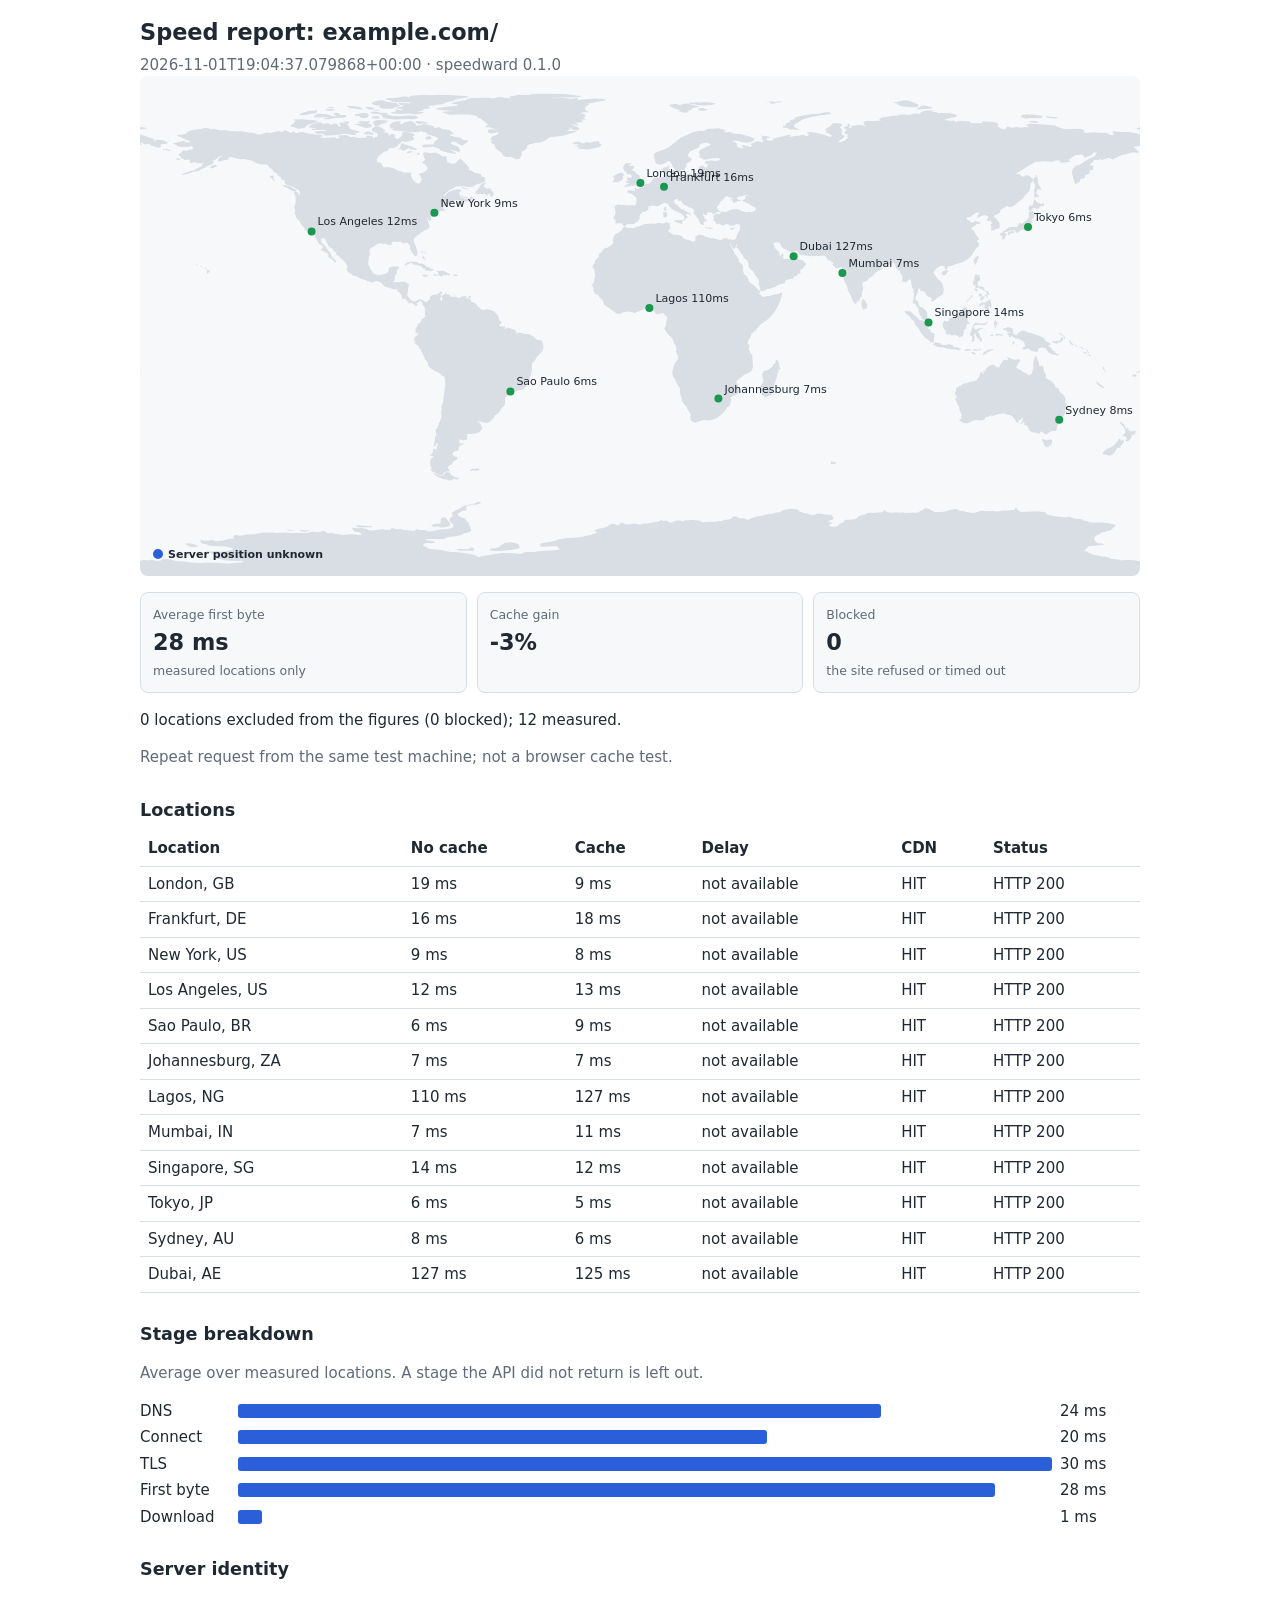
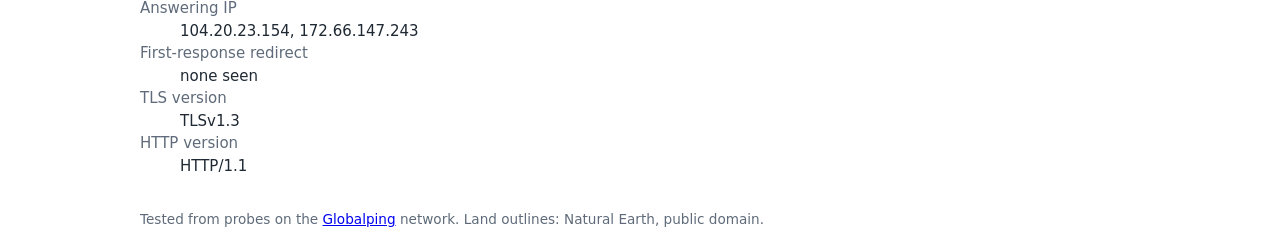
==== docs/demo-report.html @ f30611c5 "docs: demo walkthrough from a real example.com run Co-Authored-By: Claude Sonnet 5.5 <noreply@anthro" ====
<!doctype html>
<html lang="en">
<head>
<meta charset="utf-8">
<meta name="viewport" content="width=device-width, initial-scale=1">
<title>Speed report: example.com/</title>
<style>
:root{--bg:#fff;--ink:#1f2933;--mute:#5f6b7a;--line:#d8dee6;--card:#f6f8fa;--bar:#2b5fd9;--warn:#b45309}
@media (prefers-color-scheme:dark){:root{--bg:#0d1117;--ink:#e6e9ee;--mute:#9aa4b2;--line:#2b3340;--card:#161b22;--bar:#7aa2ff;--warn:#f0b429}}
body{margin:0;background:var(--bg);color:var(--ink);font:15px/1.5 system-ui,sans-serif}
main{max-width:1000px;margin:0 auto;padding:16px}
h1{font-size:1.4rem;margin:0 0 4px}h2{font-size:1.1rem;margin:28px 0 8px}
.mute{color:var(--mute)}.map svg{width:100%;height:auto;display:block;border-radius:8px}
.tiles{display:grid;grid-template-columns:repeat(auto-fit,minmax(170px,1fr));gap:10px;margin:16px 0}
.tile{background:var(--card);border:1px solid var(--line);border-radius:8px;padding:10px 12px}
.tile b{display:block;font-size:1.4rem}.tile small{color:var(--mute)}
table{border-collapse:collapse;width:100%}th,td{text-align:left;padding:6px 8px;border-bottom:1px solid var(--line)}
tr.excluded{opacity:.6;font-style:italic}.scroll{overflow-x:auto}
.bar{background:var(--bar);height:14px;border-radius:3px}.stage{display:grid;grid-template-columns:90px 1fr 80px;gap:8px;align-items:center;margin:4px 0}
.flag{color:var(--warn);font-weight:600}
footer{margin-top:32px;color:var(--mute);font-size:.85rem}
</style>
</head>
<body>
<main>
<header>
<h1>Speed report: example.com/</h1>
<div class="mute">2026-11-01T19:04:37.079868+00:00 &middot; speedward 0.1.0</div>
</header>

<section class="map" aria-label="Map"><svg class="sw-map" viewBox="0 0 1000 500" role="img" aria-label="World map of response times from each test location"><style>.sw-map{--land:#d9dee5;--fast:#1a9850;--mid:#e0a100;--slow:#d73027;--off:#8a8f98;--ink:#1f2933;--bg:#f6f8fa;--pin:#2b5fd9}@media (prefers-color-scheme:dark){.sw-map{--land:#2e3640;--fast:#4cc38a;--mid:#f0b429;--slow:#ff6b61;--off:#7b838d;--ink:#e6e9ee;--bg:#161b22;--pin:#7aa2ff}}.sw-map text{fill:var(--ink);font-family:system-ui,sans-serif}</style><rect width="1000" height="500" fill="var(--bg)"/><g fill="var(--land)"><path d="M334.5,472.3L333.7,473.7L332.9,475L327.1,474.6L320.9,474.8L317.4,473.9L317.4,473.7L315.9,472.9L322.1,473L328.1,473.3L330.2,472.2L331.6,471.2L334.5,472.3Z"/><path d="M57.8,470.8L52.4,471.2L48.8,470.2L47.1,469.2L47,469.1L45.2,468.3L46.9,467.3L52.1,467.7L54.9,468.6L57,469.6L57.8,470.8Z"/><path d="M374.6,466.8L378,468L379.2,469.7L379.5,470.9L379.6,472.3L375.3,473.2L370.8,473.9L365.6,474.5L359.8,475.1L353.2,474.9L349.5,474L350,472.8L356,472.1L358.4,471.2L360.1,470L361.3,468.9L363,467.9L364.8,466.8L366.2,466.8L370.4,466.2L374.6,466.8Z"/><path d="M163.3,454.2L166.9,454.6L170.2,454.1L168.6,455.1L166,455.8L162.2,455.6L159.4,454.6L160,453.7L163.3,454.2Z"/><path d="M151.2,454.1L155.5,455.2L153.8,455.1L150.2,454.8L146.4,454.1L148.4,453.5L151.2,454.1Z"/><path d="M225.1,449.8L228.1,450.2L231.1,449.9L232.8,451.4L230.6,451.2L227.2,451.3L223.8,451.2L220,451.4L217.2,450.8L215.7,449.7L217.5,449.2L221,449.6L225.1,449.8Z"/><path d="M309.9,447.1L310.2,448.4L309.7,449.4L308.9,450.5L305.7,450.9L302.6,451.4L298.9,451.3L300.3,450.3L297,450.6L293.9,451L291.8,450.2L291.6,449.1L294.7,448L296.6,447.6L299.8,447.8L300.6,446.3L300.8,445.3L300.7,443.1L302.3,441.8L304.9,441.3L306.3,442.4L307,443.4L308.2,444.7L309.1,445.8L309.9,447.1Z"/><path d="M337.2,428.2L336,428.8L333.9,428.4L331.6,428.6L329.7,429.3L327.7,430L326.4,430.8L326,431.9L326.1,432.9L327.4,433.9L325.5,434.5L322.9,434.7L321.4,435.7L319.8,436.5L318,437.7L317.6,438.8L318.6,439.9L320,440.8L322.3,441.4L324.5,442.3L325.6,443.4L326.2,444.4L327,445.5L328.3,446.4L329.1,447.5L329.5,450L330.3,451.1L330.5,452.2L331.4,453.2L331,454.7L329.5,455.9L327.9,456.8L324.2,457.2L322.9,458.1L321.2,459.1L317.1,460.1L313.4,460.5L309.9,461.1L306.1,461.7L303.9,462.9L299.4,463L294.5,462.9L290.1,463.1L285.4,463.1L286.3,464.2L290.6,464.7L293.7,465.4L295.4,466.4L292.3,467.3L287.5,467L283.5,467.7L283.4,468.9L283.3,469.9L286.5,470.9L287.1,471.9L290.7,472.9L296.5,473.4L301.5,474.1L305.5,475L310.6,475.9L317.5,476.3L324.3,477.1L329,477.9L334.2,478.8L336.9,480.1L338.3,481.2L341.6,480.2L346.2,479.4L351.1,478.5L356.8,477.8L361.8,477L368.7,477L375.5,477.4L381.1,478L382.9,476.8L386.7,476L393.8,475.9L399.3,475.3L404.5,474.7L410.2,474.4L416.4,473.9L420.7,473.2L418.7,472.2L417.5,471.2L417.5,470.2L412.2,470.3L406.4,470.7L401,470.7L400.2,469.7L400.6,467.6L401.9,467L405.8,466.4L410.5,465.7L413.9,464.9L417.3,464.1L419.8,463L423.6,462.5L427.3,462.1L429.2,461.9L433.5,461.8L437.6,461.4L441,460.9L444.4,460.2L447.5,459.6L451.3,458.7L453.8,457.8L456.4,456.9L457.2,455.9L454.3,455.2L455.2,454.1L457.1,453.2L460,452.6L463,452L465.9,451.1L468,450L469.4,448.7L471.4,448L474.7,448.1L476.1,449L479.4,449.2L479.5,448.1L480.9,447L483.9,447.3L484.6,448.3L487.9,448.5L491.5,448L495,447.7L498.2,447.9L499.4,449L502.4,448.1L505.2,447.6L508.4,447.2L511.5,446.8L514.3,446.2L517.4,445.7L519.8,445.1L521.5,444.1L523.6,444.9L526.5,444.5L528.5,445.8L530,446.8L533.2,446.2L534.5,445.1L537.3,444.4L540.9,444.5L542,445.6L544.3,444.5L547.3,444.2L550.6,444.1L553.5,444.1L556.6,444.5L559.6,444.6L560.9,445.6L562.7,446.4L565.7,445.9L569,445.8L572.2,445.8L575.3,445.7L578,445.3L581,445L583.4,444.3L586,443.8L588.9,443.5L591,442.7L592.5,441.2L594.1,440.3L597,440.7L598.1,441.7L600.5,442.4L603.3,442.1L605.3,443.1L607.4,443.8L610.2,443.2L611.2,442L613.7,441.5L616.6,440.6L619.3,440.2L622.5,439.6L624.7,439L627,438.4L629.2,437.8L631.8,438.1L634.3,437.1L636.1,436.4L638.7,436.4L641,435.8L641.5,434.8L643.9,434L646.2,433.5L648.9,433L651.5,432.8L653.9,433L656.5,433.3L658.8,434L659,435.2L661.5,436.1L663.2,436.9L666.5,437.2L668.3,438L670.6,438.8L673.3,438.9L675.5,438.4L677.9,437.2L680.5,437.8L683.3,438.2L685.9,438.5L688.6,438.7L691.4,438.7L693.6,441.6L693.5,442.3L693.2,443.6L690.5,444.3L688.4,445.3L688.7,446.4L691.9,446.3L691.5,447.4L690.1,448.4L688.7,449.6L690.9,450.5L694.1,450.7L697.3,450.2L698.8,449.2L699.7,448.1L701.3,447.3L703,446.4L703.7,445.5L705.2,444.1L706.9,443.8L710.1,443.7L712.9,443.4L715.7,443L717,441.9L717.9,440.8L719.8,439.8L722.5,439.1L724.8,438.5L726.3,437.6L727.9,437.1L729.9,436.7L732.7,437L735.2,436.7L737.9,436.4L741,436.5L743,435.8L744.4,433.9L745.4,434.7L746.7,436L749.1,436.5L751.8,436.7L754.4,436.4L757.2,436.6L759.9,436.7L761.6,436.4L763.9,436.6L766.1,437.2L768.6,436.8L771.6,436.8L774.1,436.4L777,436.8L778.8,435.9L780.3,435L782.2,434.2L785.6,432.1L787.4,432.5L789.6,433.3L791.4,434.2L794.9,435.9L797.7,436L800.2,436L803.2,435.7L806.2,435.3L808.5,434.5L810.4,433.7L813.5,433.6L815.6,433L817.7,433.5L819.2,434.4L821.1,435.3L824.2,435.2L826.1,435.9L829.4,436.6L832.9,436.9L835.8,436.6L837.9,435.8L839.8,434.9L842.3,434.7L844.8,435.1L847.7,435.3L850.3,434.9L852.8,434.9L855.2,435.2L857.8,435.4L860.3,435L863.3,434.5L866.1,434.4L869.3,434.4L871.8,434.1L874.3,433.9L875.1,432.6L875.2,431.4L876.9,432.2L877.4,433.4L878.4,434.6L879.5,435.5L881.8,436L885,435.8L888.6,435.8L891.1,435.6L894.8,435.6L897.4,435.5L901,435.7L904.1,435.9L906.1,436.7L905.6,437.8L907.4,438.6L910.3,439.3L913.4,440L917,440.4L920.8,440.9L923.6,441.3L926.8,441.4L928.6,440.4L931,441.2L933.1,442.1L935.6,442.7L939,443L942.2,443.3L943.5,444.4L946.7,445.1L948.8,446.1L951.9,446.5L955.1,446.4L958.1,446.6L961.4,446.5L964.7,446.8L967.8,447.1L970.7,447.8L973.6,448.3L975.6,449.2L975.2,450.2L973.8,451.2L972.5,452.5L971.5,453.5L970.2,454.6L966.6,455L965,456L961.4,456.6L960.1,457.7L958.2,458.7L956.2,459.6L955.1,460.8L954.4,461.8L954.1,463L954.1,464.1L955.7,465.2L956.3,466.2L957.6,467.2L962.8,467.6L963.9,468.8L958.9,469.2L954.6,469.8L949.4,469.9L947,471.5L946.5,472.8L945.3,473.8L943.9,474.8L947.6,475.8L949,476.9L951.4,478L954.7,478.9L958.6,479.7L962.8,480.6L969.2,481.5L970.6,482.8L978.6,483.4L979.1,483.7L981.2,484.5L988.8,483.8L995.2,484.6L1000,485.3L1000,500L0,500L0,485.3L0.2,485.3L2.6,483.7L7.6,484.6L7.9,484.5L8.7,484.3L9.7,484L10.5,483.7L10.9,483.6L11.3,483.6L11.6,483.7L15.6,484.8L19.1,483.7L19.8,483.5L27.9,483L30.6,483.7L31.9,484L36,484.9L43.9,485.6L50.2,486.5L60.9,487.1L68.9,486.4L80.7,486.9L87.4,487.8L94.8,487L102.5,486.2L103.1,484.9L92.1,484.8L83.2,484.2L80.8,483.1L73.4,482.5L73.9,481.2L74.9,480.1L75.9,479L75.4,477.9L70.8,477.1L68.6,476.2L64.3,475.3L71.1,475.4L77.5,475L81.5,475.9L86.5,475.1L91.1,474.1L93.3,473.2L92.3,472L88.7,471.3L84.6,470.4L78.9,470.3L73.9,469.9L68.5,469.6L66.7,468.6L63.1,467.7L61,466.7L60.1,463.6L61.5,463.9L64,464.7L68.5,464.5L72.9,464.1L75.2,465.3L79.6,465L83.3,464.4L86.8,463.6L90,462.7L94.2,462.4L94,461.4L93.1,460.4L93.9,459.4L97.5,458.9L99.1,459.8L103.3,459.3L106.6,458.6L110.5,458.5L114.3,458.2L118,457.6L121,457L124.4,456.4L126.6,456.6L128.5,456.8L132.6,456.4L136.3,456.9L140.1,456.8L143.8,456.5L147.5,456.7L151.7,457L155.5,456.9L159.5,456.9L163.7,457L167.5,456.9L170.3,456.1L173.7,455.6L177.2,456.2L180.5,455.7L183.5,454.8L185.3,455.6L186.3,456.6L188.1,457.5L190.9,456.7L194.3,457.8L198,458.1L201.2,458.8L205.1,458.7L208.7,458.2L212.9,458.3L216.6,458.7L220.4,459.2L221.9,458L220.1,457L218.7,456.1L215.2,455.9L213.6,454.8L213,453.8L212,451.7L214.1,452.1L217.8,452.3L221.4,452.1L224.6,452.5L227.4,453.3L228.6,454.3L232.4,454.5L236,454.1L239.8,453.6L243.2,453.2L246.1,453.9L249.8,453.7L252.1,451.6L254.4,452.8L257.6,453.3L261.1,453L263.4,454.1L267,454.2L270.4,454.5L273.7,455.1L275.9,454.1L277,453.1L279.7,454.2L283.5,453.9L286.4,454.5L288.3,455.5L292,455.2L294.9,454.6L297.7,453.9L301.1,453.5L305,453.2L308.5,452.8L311.2,452.2L312.9,451.3L313.5,450.1L313.2,449L312.3,447.9L311.3,446.8L310.5,445.7L309.8,444.7L309.6,443.7L309.9,442.6L311.2,441.5L312.3,440.4L312.7,439.3L312.2,438.1L311.8,437L313.2,435.8L314.7,435L316.5,433.9L318.4,433L320.6,432.2L321.7,431L323.3,430.3L325,429.6L327.7,429.4L329.4,428.5L331.4,428L333.6,427.7L335.7,426.9L337.2,426.1L339.4,425.8L341,426.5L340,427.4L337.2,428.2Z"/><path d="M311.8,399.6L315.4,401.2L319.3,401.9L318.1,403.3L315.4,403.5L314,402.5L313.1,403.6L310.7,404.5L307.7,404.2L305.7,403.3L302.8,402.9L299.3,401.4L296.4,399.9L292.6,396.8L294.9,397.4L298.8,399.2L302.5,400.2L303.9,398.9L304.8,397L307.4,395.9L309.3,396.2L310.4,397.5L311.8,399.6Z"/><path d="M337.4,391.9L339.6,393.2L338.8,394.2L335,395L333.8,394L331.4,395.3L330,394L333.3,392.4L335.7,393.1L337.4,391.9Z"/><path d="M695.2,388.1L691,388.3L690.9,386.8L691.3,385.6L691.5,385.1L693.3,385.9L695.9,386.3L696,386.8L695.2,388.1Z"/><path d="M903.9,363.3L906.6,364.3L908.1,363.9L910.2,363.4L911.9,363.5L912.1,366.8L911.2,367.8L910.9,370L909.9,369.3L908,371.2L907.4,371.1L905.7,371L904,368.6L903.6,366.8L902,364.3L902.1,363.1L903.9,363.3Z"/><path d="M980.6,363.7L981.2,364.8L983.2,363.7L984,364.9L984,366L983,367.3L981.2,369.4L979.8,370.5L980.8,371.8L978.6,371.8L976.3,372.9L975.5,374.7L973.9,377.5L971.8,378.8L970.4,379.6L967.8,379.5L966,378.6L963,378.4L962.5,377.4L964,375.3L967.5,372.6L969.3,372L971.3,371L973.7,369.5L975.3,368.1L976.6,366L977.6,365.3L978,363.8L980,362.5L980.6,363.7Z"/><path d="M985,350.4L987,353.4L987.1,351.5L988.4,352.2L988.8,354.3L991,355.2L992.9,355.4L994.5,354.4L995.9,354.7L995.2,357.2L994.4,358.8L992.2,358.7L991.5,359.6L991.8,360.8L991.3,361.3L990.3,362.8L988.9,364.7L986.8,365.8L986.3,365.1L985.1,364.7L986.7,362.4L985.8,360.9L982.8,359.7L982.9,358.7L984.9,357.8L985.4,355.6L985.3,353.8L984.1,352L984.2,351.5L982.9,350.3L980.7,347.9L979.5,345.9L980.6,345.7L982.1,347.2L984.2,348L985,350.4Z"/><path d="M964.2,311.6L963.2,312.2L961.6,311.5L959.7,310.2L957.9,308.7L956,306.8L955.6,305.8L956.8,305.9L958.4,306.8L959.6,307.8L960.5,308.6L962.8,310.3L964.2,311.6Z"/><path d="M995.5,298.2L996.4,299L996,300.4L994.3,300.8L992.7,300.5L992.5,299.2L993.5,298.3L994.8,298.6L995.5,298.2Z"/><path d="M998.2,296.7L996.5,297.3L996.1,296.2L997.5,295.6L998.4,295.5L1000,294.6L1000,296L998.2,296.7Z"/><path d="M0.2,295.8L0,296L0,294.6L0.6,294.5L0.2,295.8Z"/><path d="M966.2,295.7L965.3,296.1L964.4,294.9L964.5,294.1L966.2,295.7Z"/><path d="M964.2,291.5L964.6,293.7L963.9,293.4L963.3,293.5L962.9,292.8L962.9,290.6L964.2,291.5Z"/><path d="M639,287.7L639.5,291L640.2,292.3L639.9,293.6L639.4,294.4L638.5,292.8L638,293.6L638.5,295.7L638.3,296.9L637.5,297.5L637.3,299.9L636.2,303.1L634.9,306.9L633.1,312.2L632.1,316.1L630.8,319.3L628.6,319.9L626.1,321.1L624.5,320.4L622.3,319.4L621.6,317.9L621.4,315.5L620.4,313.3L620.2,311.3L620.6,309.3L621.9,308.8L621.9,307.9L623.3,305.8L623.5,304L622.9,302.7L622.3,300.9L622.1,298.4L623.1,296.8L623.5,295L624.8,294.9L626.4,294.4L627.4,293.9L628.6,293.8L630.2,292.3L632.5,290.5L633.3,289.1L633,288L634.1,288.3L635.7,286.4L635.7,284.7L636.7,283.4L637.6,284.6L638.4,285.8L639,287.7Z"/><path d="M898.8,288.2L899.8,290.4L901.6,289.4L902.5,290.5L903.8,291.6L903.5,292.9L904.1,295.2L904.5,296.6L905.2,297L906,299.3L905.7,300.8L906.6,302.7L909.6,304.1L911.6,305.4L913.5,306.6L913.1,307.3L914.7,309.1L915.8,312.1L916.9,311.5L918,312.7L918.7,312.2L919.2,315.2L921.1,316.9L922.4,317.9L924.6,320.2L925.4,322.4L925.4,324L925.3,325.7L926.6,328.1L926.4,330.5L925.9,331.8L925.2,334.3L925.2,335.9L924.7,337.9L923.5,340.4L921.4,341.8L920.4,343.9L919.5,345.3L918.7,347.7L917.6,349.1L916.9,351.2L916.5,353.1L916.7,354L915.1,354.9L912,355L909.4,356.2L908.1,357.2L906.4,358.4L904.1,357.2L902.4,356.7L902.9,355.3L901.3,355.8L898.9,357.8L896.5,357.1L894.9,356.6L893.4,356.4L890.7,355.6L888.9,353.9L888.4,351.8L887.7,350.4L886.3,349.3L883.7,348.9L884.6,347.6L883.9,345.5L882.6,347.4L880.1,347.9L881.5,346.4L882,344.8L883,343.4L882.8,341.4L880.5,343.8L878.8,344.7L877.7,346.9L875.6,345.8L875.7,344.3L873.9,342.3L872.5,341.2L873,340.6L869.4,338.9L867.5,338.8L864.8,337.5L859.8,337.8L856.2,338.7L853.1,339.7L850.4,339.5L847.5,340.9L845.1,341.6L844.5,343L843.5,344.1L841.1,344.2L839.4,344.5L836.9,343.9L834.9,344.3L833,344.4L831.4,345.9L830.6,345.7L829.2,346.5L827.8,347.4L825.8,347.3L824,347.3L821,345.5L819.5,345L819.6,343.4L821,343L821.4,342.4L821.3,341.4L821.7,339.5L821.4,337.8L819.9,335L819.4,333.4L819.6,331.8L818.4,330L818.4,329.2L817.1,328.1L816.8,325.9L815.2,323.7L814.8,322.5L816.1,323.7L815.1,321.2L816.5,322L817.3,323.1L817.3,321.6L815.9,319.4L815.6,318.6L815,317.7L815.3,316.1L815.9,315.4L816.2,314.1L815.9,312.4L817.1,310.4L817.3,312.5L818.5,310.6L820.7,309.7L822.1,308.5L824.2,307.5L825.5,307.3L826.2,307.6L828.4,306.6L830.1,306.3L830.5,305.7L831.3,305.4L832.8,305.5L835.7,304.7L837.2,303.4L837.9,302L839.6,300.5L839.7,299.4L839.8,297.9L841.7,295.6L842.9,298L844.1,297.4L843.1,296.1L843.9,294.8L845.2,295.4L845.5,293.2L847,291.9L847.7,290.8L849.1,290.3L849.1,289.5L850.3,289.9L850.4,289.2L851.6,288.8L853,288.4L855,289.7L856.6,291.3L858.3,291.3L860.1,291.6L859.5,290.1L860.8,287.8L862.1,287.1L861.6,286.4L862.8,284.8L864.5,283.8L865.9,284.2L868.3,283.7L868.2,282.2L866.2,281.3L867.7,280.9L869.5,281.6L871,282.7L873.3,283.5L874.1,283.2L875.8,284L877.5,283.2L878.5,283.5L879.1,282.9L880.4,284.3L879.7,285.8L878.6,286.9L877.7,287L878,288.1L877.2,289.5L876.2,290.9L876.4,291.7L878.6,293.2L880.7,294.1L882.2,295L884.2,296.7L885,296.7L886.4,297.4L886.8,298.3L889.5,299.2L891.3,298.2L891.9,296.8L892.4,295.5L892.8,294L893.6,291.8L893.2,290.4L893.4,289.6L893.1,288.1L893.5,286L894,285.4L893.6,284.5L894.2,283L894.8,281.5L894.8,280.7L895.9,279.6L896.7,281L896.9,282.7L897.5,283.1L897.7,284.2L898.7,285.7L898.9,287.2L898.8,288.2Z"/><path d="M950.3,279.1L951.1,280.1L949.2,280.1L948.1,278.3L949.8,279L950.3,279.1Z"/><path d="M835.3,278.4L834.2,278.5L830.5,276.5L833.1,276L834.5,276.8L835.5,277.7L835.3,278.4Z"/><path d="M946.8,277.4L945.7,277.5L944,277.2L943.4,276.8L943.6,275.7L945.5,276.1L946.4,276.7L946.8,277.4Z"/><path d="M949.1,276.7L948.7,277.2L946.6,274.8L946.1,273.1L947,273.1L948,275.3L949.1,276.7Z"/><path d="M845.7,278.2L843.3,278.8L842.9,278.4L843.2,277.5L844.4,275.8L847.1,274.7L847.5,274L849.9,273.4L851.8,273.3L852.7,273L853.7,273.3L852.7,274.1L849.8,275.3L847.5,276.1L845.7,278.2Z"/><path d="M827.5,272.5L828.5,273.2L830.2,273L830.9,274.2L827.7,274.7L825.8,275.1L824.3,275.1L825.2,273.5L826.8,273.5L827.5,272.5Z"/><path d="M841.4,272.5L841,274L836.8,274.8L833.1,274.5L833.1,273.5L835.3,272.9L837.1,273.7L838.9,273.5L841.4,272.5Z"/><path d="M944.1,273.2L944.2,273.7L942,272.5L940.5,271.5L939.5,270.6L939.9,270.3L941.2,271L943.4,272.3L944.1,273.2Z"/><path d="M937.6,270.4L937.1,270.6L935.8,269.9L934.7,268.8L934.8,268.3L936.5,269.5L937.6,270.4Z"/><path d="M801.7,268.8L807.1,269.1L807.7,268L812.8,269.3L813.8,271.1L818,271.6L821.4,273.3L818.2,274.3L815.2,273.2L812.7,273.3L809.8,273.1L807.2,272.6L804,271.5L801.9,271.2L800.8,271.6L795.7,270.4L795.2,269.2L792.7,269L794.6,266.4L798,266.5L800.2,267.6L801.4,267.8L801.7,268.8Z"/><path d="M874.2,267.3L872.8,269.2L872.5,267.1L873,266.1L873.6,265.1L874.2,265.9L874.2,267.3Z"/><path d="M933,268.9L932.2,269.2L931,268.2L929.8,266.4L929.2,264.3L929.6,264L929.9,264.8L930.7,265.5L932.1,267.2L933.4,268.2L933,268.9Z"/><path d="M922.2,265.2L920.7,265.4L920.3,266.2L918.8,266.9L917.3,267.5L915.9,267.5L913.6,266.7L912,266L912.2,265.1L914.7,265.5L916.2,265.3L916.7,264L917.1,263.9L917.3,265.4L918.9,265.2L919.7,264.2L921.2,263.2L920.9,261.6L922.6,261.5L923.2,262L923.1,263.5L922.2,265.2Z"/><path d="M853.5,259.6L852.4,260.5L850.5,260L850,258.8L852.8,258.7L853.5,259.6Z"/><path d="M862.4,258.6L863.4,260.7L861.1,259.6L858.8,259.3L857.2,259.5L855.3,259.4L855.9,257.9L859.4,257.8L862.4,258.6Z"/><path d="M925.4,262.5L924.5,263.2L924,261.6L923.4,260.5L922.1,259.6L920.5,258.4L918.5,257.6L919.3,256.9L920.8,257.7L921.7,258.3L922.9,259L924,260.2L925.1,261.1L925.4,262.5Z"/><path d="M872.6,253.2L873.4,257.7L876.3,259.4L878.6,256.4L881.8,254.7L884.2,254.7L886.6,255.7L888.7,256.7L891.7,257.2L896.5,259.1L901.6,260.7L903.5,262.1L905.1,263.5L905.5,265.2L910.1,266.9L910.8,268.4L908.3,268.7L908.9,270.5L911.3,272.3L913.2,275.3L914.7,275.2L914.6,276.4L916.8,276.9L915.9,277.4L918.9,278.6L918.6,279.4L916.7,279.6L916.1,278.9L913.7,278.6L910.9,278.1L908.7,276.4L907.1,274.8L905.7,272.4L902.1,271.2L899.7,272L898,272.9L898.4,275L896.2,275.9L894.6,275.4L891.8,275.3L889.3,273L886.5,272.5L885.8,273.3L882.3,273.4L883.4,271.1L885.2,270.3L884.5,267.3L883.1,265L877.7,262.6L875.5,262.4L871.3,259.8L870.5,261.2L869.4,261.4L868.8,260.4L868.8,259.2L866.6,257.8L869.6,256.8L871.6,256.9L871.4,256.2L867.3,256.1L866.2,254.5L863.7,254L862.6,252.6L866.3,251.9L867.7,251L872.2,252.2L872.6,253.2Z"/><path d="M847.9,246.1L845.7,248.8L843.6,249.3L840.9,248.8L836.3,248.9L833.8,249.3L833.4,251.4L835.9,253.9L837.4,252.7L842.6,251.7L842.4,253L841.2,252.6L840,254.2L837.5,255.3L840.2,258.9L839.6,259.8L842.1,263L842.1,264.8L840.6,265.7L839.5,264.7L840.9,262.4L838.2,263.5L837.5,262.7L837.8,261.6L835.8,260L836,257.3L834.2,258.1L834.4,261.4L834.5,265.4L832.8,265.8L831.6,264.9L832.4,262.4L831.9,259.7L830.8,259.7L829.9,257.8L831.1,256L831.5,253.8L832.8,249.6L833.4,248.4L835.8,246.4L838,247.2L841.5,247.6L844.7,247.5L847.4,245.4L847.9,246.1Z"/><path d="M857.5,246.9L857.3,249.3L855.9,249L855.5,250.7L856.6,252.2L855.8,252.5L854.7,250.7L853.9,247.2L854.4,245L855.4,244L855.6,245.5L857.2,245.7L857.5,246.9Z"/><path d="M793.9,266.3L790.9,266.3L788.5,264L785,261.7L783.8,260L781.7,257.8L780.3,255.7L778.2,251.8L775.7,249.5L774.9,247.1L773.9,244.9L771.4,243.2L769.9,240.8L767.8,239.3L764.9,236.2L764.7,234.8L766.5,234.9L770.8,235.4L773.2,238.1L775.4,240L776.9,241.2L779.6,244.2L782.4,244.2L784.7,246.1L786.3,248.4L788.4,249.7L787.3,252L788.9,252.9L789.9,253L790.4,255L791.4,256.5L793.4,256.7L794.7,258.5L794,262L793.9,266.3Z"/><path d="M827.4,244.9L830.5,247.5L827.3,247.8L826.3,249.7L826.4,252.2L823.8,254.1L823.7,256.9L822.6,261.1L822.2,260.2L819.1,261.4L818,259.7L816,259.6L814.6,258.7L811.3,259.7L810.3,258.3L808.5,258.5L806.2,258.2L805.8,254.4L804.4,253.7L803,251.3L802.6,248.8L803,246.3L804.6,244.4L806.7,245.4L808.8,244.9L809.4,242.5L810.5,242L813.9,241.4L815.9,239.2L817.2,237.4L818.3,236.4L820.7,234.9L822.8,232.9L824.2,230.8L825.4,230.8L826.8,232.2L826.9,233.4L828.7,234.1L831.1,235L830.9,236.1L829,236.2L829.5,237.6L827.5,238.5L825.9,241L827.9,243.6L827.4,244.9Z"/><path d="M851,226.6L851.3,228.5L851.5,230L850.5,232.6L849.5,229.7L848.2,231.1L849.1,233.2L848.3,234.5L845.1,232.9L844.3,230.9L845.1,229.6L843.4,228.2L842.5,229.4L841.2,229.3L839.1,230.8L838.7,230L839.8,227.7L841.5,226.9L843,225.9L844,227.1L846.1,226.3L846.6,225.1L848.5,225L848.4,222.9L850.6,224.2L850.9,225.6L851,226.6Z"/><path d="M725.6,232.8L723.2,233.4L721.9,231.2L721.4,227.2L722.6,222.7L724.6,224.3L725.8,226.2L727.2,229.1L726.8,232L725.6,232.8Z"/><path d="M330.7,221.9L328.4,222.2L327.9,222L328.7,221.2L328.7,220.1L330.3,219.8L330.8,219.8L330.7,221.9Z"/><path d="M844.4,221.4L843.4,222.4L842.5,224.1L841.7,224.9L839.9,223L840.5,222.3L841.2,221.5L841.5,219.8L843.1,219.6L842.6,221.5L844.7,218.8L844.4,221.4Z"/><path d="M829.2,224.1L825.5,226.8L826.8,224.8L828.9,223.1L830.5,221.2L832,218.4L832.5,220.7L830.6,222.2L829.2,224.1Z"/><path d="M838.6,217L840.2,217.8L842,217.8L841.9,219L840.7,220.2L838.9,221L838.8,219.7L839,218.3L838.6,217Z"/><path d="M848.6,216.2L849.4,219.3L847.3,218.6L847.3,219.5L848,221.2L846.7,221.8L846.6,219.9L845.7,219.8L845.3,218.1L846.9,218.3L846.9,217.2L845.2,215.1L847.9,215.2L848.6,216.2Z"/><path d="M837.6,213.7L836.8,216.1L835.6,214.7L834.2,212.6L836.6,212.7L837.6,213.7Z"/><path d="M837,198.6L838.7,199.4L839.6,198.7L839.8,199.4L839.4,200.5L840.3,202.5L839.6,204.8L838,205.7L837.5,208L838.1,210.2L839.6,210.5L840.8,210.2L844.3,211.7L844,213.2L844.9,213.9L844.7,215.2L842.5,213.8L841.5,212.4L840.8,213.4L839,211.7L836.5,212.1L835.1,211.5L835.2,210.4L836.1,209.7L835.3,209L834.9,210L833.5,208.4L833.1,207.2L833,204.5L834.1,205.5L834.4,201.1L835.3,198.6L837,198.6Z"/><path d="M317.8,199.4L317.1,200.1L315,200.1L313.4,200.1L313.2,199L313.6,198.6L315.9,198.6L317.3,198.8L317.8,199.4Z"/><path d="M286.4,200.4L285.5,200.8L284,200.4L282.4,199.4L282.7,198.7L283.9,198.5L284.5,198.6L286.4,198.9L287.9,199.6L288.3,200.3L286.4,200.4Z"/><path d="M298.4,194.8L300.8,195.2L301.1,194.8L303.3,194.8L305,195.5L305.7,195.4L306.2,196.4L307.7,196.4L307.6,197.2L308.9,197.3L310.2,198.3L309.2,199.4L307.9,198.8L306.6,198.9L305.7,198.8L305.2,199.3L304.1,199.5L303.7,198.8L302.8,199.2L301.7,201.1L301,200.7L300.8,199.9L299,199.4L297.7,199.6L296,199.4L294.7,199.9L293.2,199L293.4,198.2L296,198.5L298.1,198.8L299.1,198.1L297.8,196.9L297.8,195.9L296.1,195.4L296.7,194.7L298.4,194.8Z"/><path d="M806.5,198.1L804.1,199.5L801.8,198.6L801.7,196.2L803.1,194.9L806.1,194.2L807.7,194.2L808.4,195.3L807.1,196.5L806.5,198.1Z"/><path d="M67.9,197L67.5,197.5L66.8,197.1L66.9,196.3L66.5,195.3L66.6,195L67.1,194.5L66.9,194L67.1,193.7L67.3,193.8L68.3,194.2L68.8,194.5L69.3,194.8L70,195.8L69.9,196L68.8,196.6L67.9,197Z"/><path d="M66.4,192.7L65.5,192.9L65,192.3L64.7,192L64.7,191.9L65,191.6L66,191.9L66.7,192.3L66.4,192.7Z"/><path d="M64.6,191.2L64.5,191.5L63,191.4L63.2,191.1L64.6,191.2Z"/><path d="M62.1,190.8L61.9,190.9L61.7,190.9L60.8,190.8L60.4,190.2L60.3,190.1L61,189.7L61.3,189.9L62.1,190.8Z"/><path d="M57.4,188.9L57,189.2L56.1,188.7L56.3,188.5L56.7,188.2L57.3,188.3L57.4,188.9Z"/><path d="M278.7,186.8L279.8,187.8L282.4,187.5L283.4,188.1L285.7,189.8L287.4,191.1L288.3,191.1L290,191.6L289.8,192.4L291.9,192.5L293.9,193.7L293.6,194.3L291.8,194.7L289.9,194.8L288,194.6L284,194.8L285.9,193.3L284.7,192.6L283,192.4L282,191.6L281.3,190L279.8,190.1L277.2,189.4L276.3,188.8L272.7,188.4L271.8,187.8L272.8,187.1L270.1,187L268.1,188.4L266.9,188.5L266.5,189.1L265.1,189.4L264,189.2L265.4,188.3L266,187.3L267.3,186.7L268.7,186.2L270.8,185.9L271.5,185.6L273.9,185.8L276.1,185.8L278.7,186.8Z"/><path d="M284.6,184L283.9,184.1L283.2,182.5L282.2,181.7L282.8,180L283.6,180.1L284.6,182.4L284.6,184Z"/><path d="M836.6,186.7L835.4,189L833.9,186.6L833.6,184.6L835.3,181.8L837.5,179.7L838.8,180.6L838.3,182.2L836.6,186.7Z"/><path d="M283.8,176.2L280.8,176.6L280.6,175.6L281.9,175.4L283.8,175.4L283.8,176.2Z"/><path d="M286.1,176.1L285.6,178.1L285.1,177.8L285.2,176.3L283.9,175.2L283.9,174.9L286.1,176.1Z"/><path d="M874,155.1L874.4,156.1L872.8,157.8L871.6,156.9L870.2,157.5L869.5,159.2L867.7,158.4L867.7,157L869.2,155.4L870.8,155.7L872,154.5L874,155.1Z"/><path d="M596,150.9L594.2,152.1L594.4,152.6L594.5,152.8L591.6,154L590.3,153.6L589.6,152.5L590.9,152.4L591.1,152.4L591.5,151.7L593.5,151.7L596,150.9Z"/><path d="M565.8,150.8L567.4,151.8L569.5,151.6L571.6,151.8L571.5,152.3L573,151.9L572.7,152.8L568.7,153L568.7,152.5L565.3,152L565.8,150.8Z"/><path d="M543.1,143.8L542.1,146L542.5,146.8L541.9,148.3L539.8,147.2L538.4,146.9L534.5,145.5L534.9,144.1L538.2,144.3L541,144L543.1,143.8Z"/><path d="M525.6,135.5L527.2,137.5L526.9,141.2L525.6,141L524.5,141.9L523.4,141.2L523.3,137.8L522.7,136.2L524.2,136.4L525.6,135.5Z"/><path d="M891.6,146.8L890.6,149L891,150.4L889.6,152.4L886,153.7L881.2,153.9L877.2,157L875.3,156L875.2,153.9L870.4,154.5L867.1,155.8L863.9,155.9L866.7,157.9L864.8,162.6L863,163.8L861.7,162.7L862.4,160.2L860.6,159.4L859.5,157.5L862.1,156.7L863.6,154.9L866.3,153.5L868.4,151.6L873.9,150.7L876.9,151.3L879.8,146.4L881.6,147.7L885.7,144.9L887.3,143.8L889,140.4L888.6,137.3L889.7,135.6L892.7,135.1L894.2,138.9L894.1,141.2L891.6,144L891.6,146.8Z"/><path d="M526.6,132.9L525.6,135.1L524.4,134.5L523.7,132.6L524.3,131.6L526.1,130.5L526.6,132.9Z"/><path d="M899.8,127.3L901.7,127.9L903.7,126.7L904.3,129.8L900.2,130.6L897.7,133.3L893.4,131.4L891.9,134.5L888.8,134.5L888.4,131.8L889.8,129.6L892.7,129.5L893.5,125.6L894.4,123.5L897.6,126.4L899.8,127.3Z"/><path d="M323.2,120.7L325.2,121.1L327.7,121L326.4,122.1L325.3,122.3L321.8,121.1L321.1,120.2L322.2,119.3L323.2,120.7Z"/><path d="M328.3,113.6L327,113.6L323.4,112.8L320.8,111.5L321.7,111.2L325.4,111.9L328.2,113.1L328.3,113.6Z"/><path d="M156.9,115.2L155.5,115.6L151,114.4L150.1,113.4L147.6,112.4L147.1,111.6L144.3,111.1L143.2,109.6L143.4,109L146.4,109.6L148.1,110L150.7,110.3L151.6,111.2L153,112.6L155.8,113.7L156.9,115.2Z"/><path d="M344.1,109.2L342.2,111.6L344,110.7L345.9,111.3L344.9,112.3L347.4,113L348.7,112.3L351.5,113.2L350.6,115.2L352.5,114.8L352.9,116.2L353.8,118L352.6,120.4L351.3,120.5L349.5,120L350.1,117.7L349.3,117.4L346.1,119.8L344.5,119.7L346.4,118.4L343.7,117.7L340.8,117.9L335.4,117.8L334.9,116.9L336.7,116L335.5,115.2L337.8,113.5L340.7,109.1L342.4,107.5L344.8,106.6L346.1,106.7L345.6,107.5L344.1,109.2Z"/><path d="M131.4,99.9L134,99.7L133.2,102.8L135.6,105.1L134.5,105L132.8,103.8L131.8,102.5L130.4,101.6L129.9,100.4L130.1,99.5L131.4,99.9Z"/><path d="M899,109L901.8,114L897.7,113L896,117.1L898.7,119.9L898.6,121.8L896.5,120.2L894.7,122.3L894.2,120L894.5,117.3L894.2,114.3L894.8,112.2L894.9,108.5L893.3,105.7L893.6,101.9L896.1,100.7L895,99.4L896.3,99L897,100.8L897.9,103.5L897.9,106.2L899,109Z"/><path d="M481.1,104.8L476.2,106.5L472.3,106.1L474.5,103.2L473.1,100.3L476.9,98.2L479,96.9L481.3,96.7L484.3,98.5L482.8,100.4L483.2,102.4L481.1,104.8Z"/><path d="M535.3,95.5L533.6,97.8L530.7,96.2L530.3,95.1L534.4,94.1L535.3,95.5Z"/><path d="M75,91.3L72.2,92.4L70.8,91.7L70.4,90.4L72.9,89.4L74.4,89L76.2,89.2L77.4,90L75,91.3Z"/><path d="M491.7,87.1L488.7,90.1L491.5,89.7L494.6,89.8L493.8,92L491.3,94.5L494.2,94.7L496.9,98.3L498.8,98.7L500.5,101.9L501.3,103L504.7,103.5L504.3,105.3L502.9,106.1L504,107.5L501.5,109L497.8,109L493.1,109.7L491.8,109.2L490,110.5L487.4,110.2L485.4,111.2L484,110.7L488,107.7L490.5,107.1L486.2,106.7L485.4,105.6L488.3,104.7L486.7,103.2L487.3,101.4L491.4,101.7L491.8,100L489.9,98.3L486.5,97.8L485.9,97.1L486.9,95.8L486,95L484.5,96.4L484.3,93.7L482.9,92.3L483.9,89.4L486.1,87.1L488.3,87.4L491.7,87.1Z"/><path d="M40.1,83.6L38.4,84L36.5,83.5L34.8,82.7L37.6,82.3L39.8,82.5L40.1,83.6Z"/><path d="M279.8,77.3L278.7,78.8L277.5,78.6L276.8,77.7L276.9,77.5L278,76.7L279.1,76.8L279.8,77.3Z"/><path d="M272.5,75.8L269.3,77.3L267.3,77.3L266.7,76.5L268.7,75.2L272.6,75.3L272.5,75.8Z"/><path d="M23,72.8L24.7,73.4L26.4,73.1L28.7,73.8L31.4,74.2L31.2,74.5L29.1,75.1L27,74.5L25.9,74L23.5,74.1L22.8,73.9L23,72.8Z"/><path d="M263.4,67.6L264,68.8L265.4,68.4L267,69.1L270,70.1L273.2,71L273.5,72.3L275.5,72.1L277.5,73L275,73.9L270.7,73.2L269.1,71.9L266.4,73.4L262.4,74.9L261.5,73.2L257.7,73.5L260.1,72.1L260.5,69.9L261.4,67.4L263.4,67.6Z"/><path d="M459.7,65.4L459.1,67.2L462.2,69.1L458.6,71.2L450.6,73.1L448.2,73.6L444.5,73.2L436.8,72.3L439.5,71.1L433.5,69.7L438.4,69.2L438.3,68.4L432.4,67.7L434.3,65.9L438.5,65.5L442.8,67.4L447.1,65.9L450.6,66.7L455.1,65.2L459.7,65.4Z"/><path d="M289.3,63.5L286.1,63.6L285.5,62.3L286.6,60.7L289.2,60.3L291.3,61.1L291.4,62.3L291.1,62.7L289.3,63.5Z"/><path d="M13.8,65L15.7,65.7L15.1,63.7L22.6,64.1L28.1,66.7L25.3,67.9L20.7,68.2L20.7,70.9L19.6,71.5L17,71.4L14.9,70.5L11.2,69.7L10.5,68.5L7.7,68L4.6,68.4L3,67.4L3.6,66.4L0.3,67L1.6,68.3L0,69.5L0,58.4L6.8,60.6L14.1,63.3L13.8,65Z"/><path d="M234.3,58L232.6,59L228.8,58.2L226.6,58.5L222.8,57.2L225.2,56.4L227.2,55.2L230.1,55.9L231.8,56.4L232.6,57L234.3,58Z"/><path d="M1000,53.2L997,53.4L996.5,52.5L1000,51.3L1000,53.2Z"/><path d="M3.6,53.1L0,53.2L0,51.3L0.4,51.2L2.7,51.2L6.7,52L6.5,52.4L3.6,53.1Z"/><path d="M248.5,57L248.5,59.8L252.2,57.6L255.5,59.4L254.7,61.5L257.4,63.3L260.3,61.3L262.3,58.9L262.4,55.9L266.4,56.1L270.5,56.5L274.2,57.9L274.4,59.3L272.3,60.7L274.3,62.2L273.9,63.6L268.5,65.5L264.6,66L261.8,65.1L260.9,66.5L258.2,68.9L257.4,70.1L254.2,71.9L250.2,72.1L248,73.3L247.9,75.1L244.6,75.5L241.2,77.7L238.2,80.8L237.1,83L237,86.3L241.1,86.7L242.3,89.3L243.6,91.4L247.5,90.9L252.7,92.1L255.4,93.1L257.4,94.4L260.9,95.2L263.9,96.4L268.4,96.5L271.5,96.8L271,99.2L271.9,102L273.9,105.1L278,107.8L280.2,106.9L281.7,104L280.2,99.6L278.3,98.1L282.7,96.8L285.8,94.9L287.4,93L287.2,91.1L285.3,88.7L281.9,86.7L285.2,83.7L284,81.2L283,76.9L285,76.2L289.7,77L292.6,77.3L294.9,76.5L297.5,77.5L300.9,79.1L301.7,80.2L306.7,80.4L306.6,82.7L307.5,86.2L310.1,86.7L312.1,88.3L316.1,86.8L318.8,83.7L320.6,82.4L322.8,84.9L326.4,88.4L329.5,91.8L328.3,93.5L332,95.1L334.5,96.7L339,97.4L340.7,98.3L341.8,100.6L344,101L345.1,102L345.3,105.1L343.3,106.2L341.3,107.2L336.7,108.2L333.2,110.4L328.5,110.9L322.6,110.3L318.4,110.3L315.6,110.5L313.2,112.5L309.7,113.7L305.7,117.4L302.5,119.9L304.8,119.5L309.3,115.8L315.1,113.5L319.3,113.2L321.7,114.6L319.1,116.5L320,119.5L320.9,121.6L324.5,122.9L329.1,122.5L331.9,119.4L332.1,121.4L333.9,122.4L330.4,124.3L324.3,125.9L321.5,127L318.4,129L316.3,128.8L316.2,126.5L321,124.2L316.6,124.3L313.5,124.6L314,125.5L311,126.9L308.2,127.8L305.2,128.7L303.6,130.5L303.3,130.9L303.3,132.4L304.2,133.9L305.3,133.9L305,132.9L305.9,133.5L305.7,134.3L303.8,134.8L302.4,134.7L300.4,135.2L299.2,135.4L297.6,135.5L295.2,136.3L299.3,135.8L300.2,136.3L296.3,137.1L294.5,137.1L294.6,136.8L293.7,137.6L294.5,137.7L293.9,139.7L291.9,141.8L291.7,141.1L291.1,141L290.2,140.3L290.8,141.8L291.4,142.3L291.5,143.3L290.6,144.4L289.1,146.6L288.8,146.5L289.7,144.6L288.2,143.6L287.9,141.2L287.4,142.5L288,144.2L286.2,143.8L288.1,144.7L288.2,147.3L289,147.5L289.3,148.5L289.6,151.2L287.9,153.3L285,154.1L283.2,155.8L281.8,155.9L280.4,157L280,157.9L276.9,159.7L275.4,161L274.1,162.7L273.6,164.6L274.1,166.6L275.1,168.9L276.3,170.9L276.3,172.1L277.6,175.3L277.5,177.2L277.4,178.3L276.7,180L275.9,180.3L274.5,180L274.1,178.8L273,178.1L271.6,175.7L270.3,173.6L269.8,172.5L270.4,170.7L269.6,169.2L267.5,166.8L266.4,166.4L263.6,167.7L263.1,167.5L261.7,166.2L260,165.6L256.9,165.9L254.4,165.6L252.3,165.8L251.1,166.2L251.6,167L251.6,168.1L252.2,168.6L251.6,169L250.6,168.6L249.6,169.1L247.6,169L245.5,167.6L243.1,167.9L241,167.3L239.3,167.5L237,168.1L234.4,170.2L231.7,171.4L230.2,172.7L229.5,173.9L229.5,175.9L229.6,177.2L230.2,178.1L230.2,178.2L229.1,180.6L228.6,182.6L228.4,186.3L228.1,187.7L228.6,189.2L229.5,190.5L230,192.7L231.9,194.7L232.5,196.3L233.6,197.7L236.6,198.4L237.7,199.6L240.1,198.8L242.3,198.5L244.3,198L246.1,197.6L247.9,196.4L248.5,194.8L248.7,192.5L249.2,191.7L251.1,190.9L254,190.3L256.5,190.4L258.2,190.2L258.9,190.7L258.8,192.1L257.3,193.7L256.6,195.4L257.1,195.9L256.7,197.1L256,199.3L255.3,198.6L254.7,198.6L254.7,199L255.3,199L255.2,199.8L254.8,201L255,201.4L254.7,202.4L254.9,202.7L254.6,204.1L254,204.8L253.5,204.9L253,205.9L253.9,206.4L254.1,206L254.9,206.3L255.2,206.4L255.8,205.9L256.6,205.9L256.9,206.1L257.3,206L258.6,206.2L259.9,206.2L260.8,205.9L261.1,205.5L262,205.7L262.7,205.9L263.4,205.8L263.9,205.6L265.2,206L265.6,206L266.5,206.5L267.3,207.2L268.3,207.6L269,208.3L268.8,208.6L268.7,209.2L268.9,210.2L268.3,211.2L268,212.3L267.9,213.5L268.1,214.3L268.1,215.5L267.7,215.8L267.4,217L267.6,217.7L267.1,218.4L267.2,219.2L267.6,219.6L268.3,221.1L269.4,222.2L270.7,223.4L271.7,224.4L271.6,225L272.8,225.1L273,224.9L273.8,225.6L275.1,225.4L276.3,224.7L278,224.1L279,223.3L280.5,223.5L280.4,223.7L281.9,223.8L283.2,224.3L284.1,225.1L285.1,225.9L286.6,226L288.6,224.1L289.8,223.8L289.8,222.8L290.3,220.5L291.9,219.2L293.7,219.2L293.9,218.6L296.1,218.8L298.3,217.4L299.3,216.8L300.7,215.5L301.7,215.6L302.4,216.4L301.9,217.3L301.8,217.9L300.1,218.3L301.1,219.5L301,221L299.8,222.6L300.8,224.8L302,224.6L302.7,222.6L301.8,221.6L301.7,219.5L305.1,218.4L304.7,217.1L305.7,216.2L306.7,218.2L308.7,218.2L310.5,219.8L310.6,220.7L313.1,220.7L316,220.4L317.6,221.7L319.7,222L321.3,221.1L321.3,220.4L324.8,220.3L328.1,220.2L325.7,221.1L326.7,222.4L328.9,222.6L331,223.9L331.5,226.2L332.9,226.1L334,226.8L335.8,227.8L337.5,229.6L337.6,231L338.7,231.1L340.2,232.4L341.3,233.4L344.6,234L344.9,233.5L347.1,233.3L350.1,234L351.1,234.3L353.1,235L356,237.3L356.5,238.5L357.5,238.3L358.1,239.9L359.7,244.7L361.2,245.2L361.3,247.1L359.2,249.4L360,250.2L364.9,250.7L365,253.4L367.2,251.6L370.6,252.6L375.3,254.3L376.6,255.9L376.2,257.5L379.4,256.6L384.8,258.1L388.9,258L393.1,260.3L396.6,263.4L398.7,264.2L401.1,264.3L402.1,265.2L403.1,268.7L403.5,270.4L402.4,275L401,276.8L397.1,280.7L395.3,283.8L393.3,286.2L392.6,286.3L391.8,288.3L392,293.5L391.2,297.8L390.9,299.6L390,300.7L389.6,304.4L386.7,308.1L386.3,310.9L384,312.1L383.4,313.8L380.3,313.8L376,314.9L374,316.1L370.9,316.9L367.6,319.1L365.3,321.9L364.9,324L365.3,325.5L364.8,328.3L364.2,329.7L362.3,331.2L359.2,336.1L356.7,338.3L354.8,339.6L353.6,342.2L351.7,343.8L350.5,345.5L347.4,347.1L345.3,346.5L343.8,346.8L341.3,345.6L339.4,345.7L337.7,344.2L337.5,345.6L341,348L340.7,349.9L342.4,351.1L342.3,352.5L339.6,356.1L335.5,357.6L329.9,358.1L326.8,357.9L327.4,359.5L326.9,361.6L327.4,363L325.7,364L322.9,364.4L320.2,363.3L319.1,364.1L319.5,366.8L321.4,367.7L322.9,366.8L323.7,368.2L321.2,369.1L318.9,370.8L318.5,373.6L317.9,375.1L315.3,375.1L313.1,376.5L312.3,378.6L315,380.6L317.7,381.2L316.7,383.7L313.4,385.3L311.6,388.5L309.1,389.6L307.9,390.9L308.8,393.8L310.7,395.4L309.5,395.3L307.1,395.3L305.7,395.9L303.2,396.9L302.8,399.5L301.6,399.6L298.5,398.7L295.3,396.8L291.8,395.2L290.9,393.4L291.7,391.8L290.3,389.9L290,385.2L291.2,382.5L294.1,380.4L289.9,379.6L292.5,377.1L293.5,372.5L296.6,373.5L298,367.7L296.1,367L295.3,370.5L293.5,370.1L294.4,366.1L295.3,361L296.6,359.1L295.8,356.3L295.6,353.2L296.8,353.1L298.5,348.6L300.4,344.2L301.6,340.1L300.9,335.9L301.8,333.6L301.4,330.2L303,326.8L303.5,321.4L304.4,315.6L305.3,309.4L305.1,304.9L304.5,301L301.7,299.4L301.5,298.2L296,295.4L291,292.4L288.9,290.7L287.7,288.4L288.2,287.6L285.8,284L283.1,278.8L280.5,273.3L279.3,272L278.4,270L276.3,268.2L274.3,267L275.2,265.8L273.9,263.2L274.7,261.2L276.9,259.5L278.4,257.4L277.8,256.2L276.8,257.5L275.1,256.2L275.7,255.5L275.2,252.9L276.2,252.5L276.7,250.8L277.7,249L277.5,247.9L279,247.3L281,246.2L280.6,245.3L281.6,245.1L281.5,243.7L282.1,242.7L283.5,242.5L284.7,240.8L285.8,239.3L284.7,238.6L285.3,237L284.6,234.5L285.2,233.8L284.8,231.4L283.7,229.9L282.7,229.1L282.1,227.6L282.8,226.9L282.1,226.7L281.6,225.8L280.2,225L279,225.2L278.4,226.2L277.3,226.9L276.7,226.9L276.4,227.5L277.8,229L277,229.4L276.6,229.8L275.3,229.9L274.8,228.3L274.5,228.8L273.6,228.6L273,227.5L271.9,227.3L271.1,227L269.9,227L269.9,227.6L269.5,227.2L268,226.5L267.5,226L267.8,225.5L267.7,224.9L266.9,224.2L265.8,223.6L264.9,223.3L264.7,222.5L264,222L264.1,222.8L263.6,223.5L262.9,222.7L262.1,222.4L261.7,221.8L261.7,221L262.1,220.1L261.3,219.7L261.9,219.2L260.9,218.3L259.7,217.2L259,216.3L257.9,215.4L256.5,214.1L256.8,213.7L257.2,214.1L257.5,213.9L257,213.1L256.1,212.8L255.8,213.5L254.2,213.4L253.2,213.2L252.1,212.6L250.5,212.4L249.7,211.8L248.3,211.4L246.6,211.3L245.3,210.8L243.8,209.6L240.7,206.6L239.2,205.7L237,205L235.4,205.2L233.2,206.2L231.8,206.5L229.8,205.8L227.7,205.3L225.1,204L223.1,203.6L219.9,202.3L217.6,201L216.9,200.2L215.3,200.1L212.5,199.2L211.3,197.9L208.4,196.3L207,194.6L206.3,193.2L207.2,193L206.9,192.2L207.6,191.5L207.6,190.5L206.7,189.2L206.4,188.1L205.5,186.7L203,184L200.2,181.8L198.9,180.1L196.5,178.9L196,178.3L196.4,176.5L195,175.9L193.4,174.5L192.7,172.6L191.2,172.4L189.6,170.9L188.3,169.6L188.1,168.7L186.6,166.6L185.7,164.5L185.7,163.4L183.7,162.3L182.8,162.4L181.2,161.7L180.7,162.8L181.2,164.1L181.5,166.2L182.4,167.4L184.5,169.3L184.9,169.9L185.4,170.1L185.7,171.1L186.2,171L186.8,172.8L187.6,173.5L188.2,174.5L190,175.9L190.9,178.5L191.7,179.7L192.5,181L192.6,182.5L194,182.6L195.1,183.9L196.1,185.1L196,185.6L194.8,186.6L194.4,186.6L193.6,184.9L191.8,183.3L189.8,182L188.4,181.3L188.5,179.2L188.1,177.7L186.7,176.9L184.8,175.6L184.5,176L183.8,175.3L182,174.6L180.4,173L180.6,172.8L181.7,172.9L182.8,171.9L182.9,170.6L180.7,168.7L179.1,167.9L178.1,166.2L177.1,164.3L175.8,162.1L174.6,159.6L174.2,158.2L172.4,156.6L171.1,156.3L170.8,155.5L169.2,155.3L168.2,154.6L165.6,154.3L164.9,153.9L164.6,152.3L161.9,149.6L159.6,145.7L159.7,145L158.5,144.1L156.3,141.8L155.9,139.5L154.4,138L155.1,135.7L155,133.3L154.1,131.2L155.2,128.6L155.8,123.5L155.3,119.8L154.5,117.4L153.6,116.2L154,115.6L158,116.6L159.5,119.2L160.2,118.4L159.7,116.2L158.8,113.9L158.4,113.9L153,111.2L151,110L146,108.8L144.5,106.3L144.9,104.6L141.3,103.5L140.8,101.2L137.5,99.2L137.4,97.8L135.9,96.7L133.4,95.8L132.6,93.4L129.1,91.2L127.6,88.5L124.9,88.4L120.5,88.3L117.2,87.5L111.5,84.6L108.8,84.1L104,83.1L100.1,83.3L94.7,82.1L91.3,80.9L88.3,81.5L88.8,83.4L87.3,83.6L84.1,84.2L81.6,85.1L78.6,85.7L78.2,84L79.4,81.3L82.4,80.5L81.6,79.8L78.1,81.3L76.2,83.2L72.2,85.1L74.2,86.5L71.6,88.5L68.6,89.6L65.8,90.5L65.1,91.7L60.8,93.2L59.9,94.5L56.7,95.6L54.8,95.4L52.2,96.2L49.3,97.2L47,98.1L42.3,98.9L41.8,98.4L44.9,97.1L47.6,96.3L50.5,94.7L54,94.4L55.4,93.3L59.2,91.6L59.8,91.1L61.9,90.1L62.4,88L63.8,86.3L60.6,87.2L59.7,86.7L58.2,87.7L56.4,86.3L55.6,87.3L54.6,85.9L51.8,87L50.1,87L49.8,85.4L50.3,84.4L48.6,83.4L44.9,83.9L42.6,82.6L40.7,81.9L40.7,80.4L38.6,79.2L39.6,77.6L41.9,76L42.9,74.6L45.1,74.4L47,74.8L49.3,73.5L51.3,73.7L53.4,72.9L52.9,71.6L51.3,71.1L53.4,70L51.7,70.1L48.7,70.7L47.9,71.3L45.7,70.7L41.8,71L37.7,70.3L36.5,69.2L33,67.6L36.9,66.4L43.1,65.1L45.4,65.1L45,66.5L50.9,66.3L48.6,64.6L45.2,63.6L43.2,62.2L40.6,61L36.8,60.1L38.3,58.7L43.2,58.6L46.8,57.3L47.4,55.9L50.3,54.6L53,54.3L58.2,53.1L60.8,53.3L65.1,51.8L69.3,52.4L71.3,53.6L72.5,53.1L77.2,53.2L77,53.9L81.3,54.4L84.1,54.1L90,55L95.3,55.2L97.4,55.6L101.1,55.1L105.4,56L108.4,56.4L113.6,57L117.9,58.4L120.8,58.6L123.3,57.5L126.6,56.6L130.8,56.9L134.9,55.7L139.5,55L141.4,56.2L143.4,55.5L144.1,54.2L146,54.5L150.7,57L154.4,55.1L154.8,57.2L158.2,56.8L159.2,56L162.6,56.1L166.8,57.3L173.3,58.3L177.1,58.8L179.9,58.6L183.6,60L179.7,61.4L184.7,62L192.2,61.6L194.6,61.2L197.6,62.8L200.6,61.4L197.7,60.2L199.5,59.3L202.9,59.2L205.1,58.9L207.4,59.6L210.2,61.1L213.3,60.8L218.2,62.1L222.5,61.7L226.5,61.7L226.2,60L228.7,59.5L233,60.4L233,63.1L234.8,60.9L237,60.9L238.2,58.1L235.3,56.4L232,55.3L232.2,52.2L235.5,50.2L239.2,50.7L242,51.9L245.8,55L243.3,56.4L248.5,57Z"/><path d="M182.9,46.9L181.5,48.2L187.7,47.3L191.5,48.7L194.7,47.3L197.2,48.2L199.5,51L200.9,49.8L198.9,47L201.3,46.6L204.1,47L207.2,48.1L209,50.8L209.8,52.8L214.5,54.2L219.5,55.5L219.2,56.7L214.6,56.9L216.4,58L215.5,59L210.4,58.6L205.7,57.8L202.4,58L197.2,58.9L189,59.4L185.2,59.6L183.7,58.3L179.9,57.6L177.5,57.9L174.1,55.7L175.9,55.4L180.2,54.9L184.1,55L187.7,54.5L182.4,53.9L176.4,54.1L172.5,54.1L171,53L177.5,51.9L173.2,52L168.3,51.2L170.7,49.1L172.6,48L180,46.3L182.9,46.9Z"/><path d="M209.7,46.1L207.3,47.9L202.9,45.9L203.9,45.6L207.6,45.4L209.7,46.1Z"/><path d="M287.9,46.9L288.2,47.7L285.2,47.6L282.2,47.6L279.2,47.9L278.4,47.8L275.3,46.3L275.5,45.3L276.8,45.1L283.2,45.4L287.9,46.9Z"/><path d="M259.5,46.8L261.7,48.5L264.3,46.3L271.3,45.1L276.1,48L275.7,49.8L281.2,49L283.8,47.9L290,49.3L293.8,50.6L294.2,51.9L299.3,51.2L302.2,53L308.9,54.1L311.3,55.2L314,57.8L308.9,59.1L315.4,60.9L319.8,61.5L323.8,64.1L328.2,64.3L327.3,66.2L322.4,69.4L319,68.3L314.7,65.6L311.1,65.9L310.7,67.5L313.6,69.1L317.4,70.4L318.6,71.2L320.4,73.9L319.4,75.9L315.9,75.2L308.9,72.9L312.9,75.3L315.8,77L316.2,78L308.7,76.9L302.7,75.2L299.3,73.9L300.3,73.1L296.2,71.7L292.1,70.3L292.2,71.1L284.1,71.6L281.8,70.6L283.6,68.6L288.8,68.5L294.6,68.2L293.6,67.2L294.6,65.8L298.2,63.1L297.4,61.9L296.4,60.9L292.1,59.6L286.5,58.6L288.3,57.9L285.3,56.2L282.9,56L280.7,55.1L279.2,55.9L274.2,56.3L264,55.6L258.2,54.8L253.7,54.4L251.4,53.4L254.3,52.2L250.3,52.2L249.4,49.3L251.6,46.9L254.4,45.7L261.6,45L259.5,46.8Z"/><path d="M221.2,44.9L224.5,45.5L229.5,45.1L230.2,45.9L227.6,47.2L231.8,48.4L231.3,50.9L226.8,52L224.1,51.8L222.2,50.7L215.3,48.6L215.3,47.7L221,48L217.9,46.2L221.2,44.9Z"/><path d="M898.9,46.6L894.7,46.7L889,46.3L888.5,46.2L891.1,45.1L894.6,44.8L898.6,45.9L898.9,46.6Z"/><path d="M241.1,47.9L238.1,49.9L235,49.8L233.2,47.4L233.3,46L234.7,44.8L237.5,44.1L243.3,44.2L248.6,44.8L244.4,47.3L241.1,47.9Z"/><path d="M165.4,51.7L158.1,53.1L156.6,51.8L150.2,50.4L151.1,49.5L153.3,47.2L155.7,45.3L153,43.6L162.4,43.2L166.4,43.8L173.5,43.9L176.2,44.7L179.1,45.9L175.6,46.6L168.8,48.6L165.4,50.5L165.4,51.7Z"/><path d="M918.7,41.4L915.5,42.5L911,42.3L905.9,41.2L906.6,40.3L911.7,40.7L918.7,41.4Z"/><path d="M240,41.7L238.5,42.8L234.4,42.6L231.1,41.9L232.5,40.6L236.5,39.9L239,40.8L240,41.7Z"/><path d="M903,40.1L900.8,42.2L890.6,42.1L886,42.7L880.5,40.9L882,39L885.6,38.5L893,38.6L903,40.1Z"/><path d="M226.4,36.9L228.5,38.2L228.6,39.6L227.3,41.7L222.8,42L219.8,41.5L219.8,39.9L215.3,40.1L215.1,38L218.1,38L222.3,37.1L226.2,37.3L226.4,36.9Z"/><path d="M199.4,38.3L200.5,39.3L203,38.9L205.9,39L206.4,40.3L204.7,41.7L195.3,42.1L188.3,43.3L184,43.3L183.7,42.4L189.5,41.2L176.9,41.5L173,41L176.8,38.3L179.4,37.6L187.2,38.5L192.2,40.1L197,40.4L193.1,37.7L195.6,36.7L198.5,37L199.4,38.3Z"/><path d="M659.8,53.6L658.2,53.8L649.1,53.4L648.4,52.2L643.3,51.5L642.9,50L645.8,49.4L645.7,47.8L651.2,45.5L648.6,45.1L655.3,42.7L654.5,41.4L660.7,40L669.9,38.2L679.2,37.7L683.9,36.6L689.3,36.3L691.3,37.4L689.4,38.2L679.5,39.6L671.1,40.9L662.4,43.6L658.3,46.3L653.9,49L654.5,51.3L659.8,53.6Z"/><path d="M237,35.8L240.1,36.7L245.5,36.7L247.9,37.6L247.3,38.7L250.5,39.3L252.3,40L256,40.1L260.1,40.3L264.5,39.7L270.1,39.5L274.6,39.7L277.6,40.7L278.2,41.9L276.5,42.6L272.4,43.2L268.8,42.9L260.8,43.3L255.1,43.4L250.7,43L243.3,42.1L242.3,40.6L242,39.2L239.2,38L233.4,37.7L230.2,36.8L231.3,35.7L237,35.8Z"/><path d="M177.2,34.3L176.8,36.5L174.7,37.4L172.1,37.6L166.9,38.7L162.5,39.2L158.7,38.6L163.5,36.5L169.2,34.7L173.4,34.7L177.2,34.3Z"/><path d="M797.1,36.2L797.9,37.6L800.4,36.9L808.5,36.9L814.8,38.3L817,39.3L816.3,40.8L813.3,41.6L806,43.1L803.9,43.9L807.3,44.3L811.4,45L813.9,44.5L815.4,46.3L816.6,45.6L821,45.1L829.9,45.6L830.6,46.9L842.2,47.3L842.4,45.2L848.3,45.7L852.7,45.7L857.2,47.1L858.5,48.9L856.8,50.1L860.3,52.2L864.7,53.4L867.4,50.5L871.8,51.7L876.6,51L881.9,51.8L884,51L888.5,51.4L886.5,48.8L890.2,47.6L915.3,49.4L917.6,51.1L924.9,53.2L936.1,52.7L941.7,53.1L944,54.3L943.6,56.3L947.1,57.1L950.8,56.5L955.7,56.5L960.9,57L966.2,56.7L971,59.2L974.5,58.3L972.2,56.5L973.5,55.3L982.3,56.1L988.1,55.9L996.1,57.2L1000,58.4L1000,69.5L996.4,70.7L992.8,70.5L995.3,72L997,74.3L998.3,75L998.6,76.2L997.9,76.9L992.7,76.3L984.9,78.4L982.4,78.7L978.2,80.7L974.2,82.4L973.1,83.7L969.2,81.7L961.9,83.9L960.7,82.9L958,84.1L954.3,83.7L953.4,85.5L950,88.2L950.1,89.3L953.3,90L952.9,94L950.4,94.1L949.2,96.4L950.3,97.6L945.5,99L944.5,102.2L940.4,102.9L939.5,105.7L935.5,108.3L934.5,106.4L933.3,102.3L931.8,96.2L933.1,92.3L935.4,90.7L935.6,89.4L939.9,88.7L944.9,85.2L949.6,82.4L954.6,80.2L956.9,76.2L953.5,76.5L951.8,78.8L944.8,81.8L942.5,78.4L935.3,79.3L928.4,84L930.7,85.7L924.5,86.4L920.2,86.7L920.4,84.7L916.1,84.3L912.6,85.7L904.1,85.2L895,86L886,91.4L875.4,98L879.7,98.3L881.1,100.1L883.8,100.7L885.6,99.3L888.6,99.5L892.6,102.5L892.7,104.9L890.5,107.7L890.3,111L889.1,115.4L884.9,119.4L883.9,121.4L880.2,124.6L876.4,127.8L874.6,129.4L870.9,131.1L869.2,131.1L867.4,129.8L863.7,131.8L863.3,132.7L862.2,132.6L861,133.5L860.2,134.4L860.3,136.4L858.9,137.1L858.4,137.5L857.3,138.4L855.5,138.8L854.3,139.6L854.2,140.8L853.8,141.1L855,141.5L856.5,142.7L858.9,146L859.6,147.8L859.6,151L858.6,152.5L856.1,153.1L853.9,154.2L851.3,154.5L851,153L851.6,150.9L850.3,148L852.4,147.5L850.5,145.1L849.1,144.6L848.8,145.1L848,145.4L847.9,144.8L847.2,144.6L846.4,144.1L847.2,142.9L847.8,142.6L847.6,142.1L848.3,140.6L848.1,140.1L846.5,139.8L845.2,139.1L841.3,139.9L839.3,141.2L836.3,142L837.7,140.7L837.2,139.6L839.4,137.7L837.9,136.3L835.5,137.2L832.3,139.2L830.6,141L827.9,141.1L826.5,142.4L827.9,144.3L830.2,144.7L830.3,146L832.5,146.8L835.6,144.8L838.1,145.9L839.9,146L840.3,147.4L836.4,148.2L835.1,149.7L832.4,151.1L831,153L834,154.6L835.1,157.3L836.7,159.8L838.6,162L838.6,164L836.8,164.8L837.5,166.3L839.1,167.1L838.7,169.4L838,171.6L836.5,171.8L834.4,174.9L832.2,178.5L829.6,181.8L825.8,184.4L821.9,186.7L818.8,187L817.1,188.3L816.1,187.4L814.6,188.7L810.7,190.1L807.7,190.6L806.8,193.5L805.2,193.7L804.5,191.6L805.2,190.6L801.5,189.7L800.1,190.1L796.4,192.5L794.1,195.1L793.5,197.1L795.6,200L798.2,203.6L800.7,205.3L802.4,207.6L803.7,212.7L803.3,217.6L801,219.4L797.8,221.2L795.6,223.5L792.1,226.1L791.1,224.3L791.9,222.4L789.8,220.9L787.5,220.5L786.4,219L785,216.1L782.5,214.9L780.1,214.9L780.5,212.7L778,212.8L777.8,215.8L776.3,219.9L775.4,222.3L775.6,224.3L777.4,224.4L778.6,227L779.1,229.4L780.6,231L782.3,231.3L783.7,232.7L784.4,233L786,234.7L787.2,236.5L787.3,238.4L787,239.6L787.3,240.6L787.5,242.2L788.5,243L789.6,245.5L789.5,246.4L787.6,246.6L784.9,244.5L781.6,242.3L781.3,240.9L779.7,239.1L779.3,236.8L778.3,235.2L778.6,233.2L778,232L776.9,231L776.4,229.6L775,228L773.6,226.7L773.2,228.3L772.6,226.8L772.9,225.1L773.8,222.4L773.5,220.3L774.3,218.2L773.4,216.6L773.6,213.5L772.5,212.1L771.6,208.8L771.1,205.3L769.9,203L768.1,204.4L764.9,206.3L763.4,206.1L761.6,205.4L762.6,202L762,199.4L759.8,196.2L760.2,195.2L758.6,194.8L756.6,192.6L755.8,191.1L755.6,189.7L755.1,188.4L753.9,186.8L751.4,186.7L751.6,187.8L750.8,189.3L749.6,188.8L749.2,189.3L748.4,189L747.3,188.7L746.9,189.7L745,189.7L741.6,190.3L741.8,192.4L740.3,194L736.3,195.9L733.2,199.2L731.1,200.9L728.3,202.7L728.3,204L726.9,204.7L724.4,205.7L723.1,205.8L722.3,208L722.9,211.6L723,213.9L721.8,216.5L721.8,221.2L720.4,221.4L719.1,223.5L720,224.4L717.4,225.2L716.5,227.1L715.4,227.9L712.8,225.3L711.5,221.4L710.4,218.6L709.4,217.3L708,214.6L707.3,211.1L706.8,209.4L704.3,205.6L703.1,200.2L702.3,196.6L702.3,193.3L701.8,190.7L697.7,192.3L695.8,192L692.1,188.6L693.5,187.6L692.6,186.5L689.4,184.2L687.3,183.5L686.5,181.5L684.4,179.4L679.3,179.9L674.7,179.9L670.8,180.3L665.6,179.5L662.6,178.9L659.4,178.5L658.3,175.1L656.9,174.6L654.8,175.1L652,176.4L648.6,175.5L645.8,173.4L643.1,172.6L641.3,170L639.2,166.3L637.7,166.7L635.9,165.8L634.9,166.9L633.3,166.7L633.8,168L633.6,168.6L634.5,170.7L635.6,173.1L636.9,173.7L637.4,174.7L639.3,175.9L639.5,177L639.2,177.9L639.6,178.9L640.4,179.6L640.7,180.6L641.1,181.2L641,179.2L641.7,177.8L642.5,177.5L643.3,178.3L643.4,180L642.7,181.6L643.3,182.7L643.8,182.5L643.9,183.3L646,182.8L648.3,182.9L650,183L651.9,181.1L654,179.3L655.8,177.6L656.6,176.7L656.9,176.9L656.6,178.1L656.3,178.6L656.7,180.8L657.9,182.7L659.5,183.7L661.5,184L663.1,184.5L664.4,186.1L665.1,187.1L666.1,187.4L666.1,188L665.1,189.7L664.7,190.5L663.5,191.3L662.5,193.3L661.2,193.1L660.6,193.8L660.2,195.2L660.5,197L660.3,197.4L659,197.4L657.2,198.4L657,199.8L656.3,200.3L654.6,200.3L653.5,201L653.5,202.1L652.2,202.9L650.7,202.7L648.8,203.6L647.5,203.7L645.5,204.5L645,205.7L644.9,206.7L642.1,207.8L637.7,209.1L635.2,211.1L634,211.3L633.2,211.1L631.5,212.2L629.8,212.8L627.4,212.9L626.7,213.1L626.1,213.8L625.4,214L625,214.7L623.6,214.7L622.7,215L620.8,214.9L620.1,213.3L620.1,211.8L619.7,210.9L619.1,208.9L618.3,207.7L618.9,207.6L618.6,206.3L619,205.8L618.8,204.6L618.5,203.4L617.6,202.6L617.4,201.5L616,200.5L614.5,198.1L613.7,195.9L611.8,194L610.6,193.5L608.7,190.9L608.4,188.9L608.5,187.3L606.9,184.2L605.6,183.1L604.1,182.5L603.2,180.9L603.4,180.3L602.6,178.9L601.8,178.3L600.7,176.2L599,174L597.6,172L596.2,172.1L596.6,170.5L596.8,169.6L597.1,168.5L597,168.1L596.2,169.2L595.6,171.3L594.9,172.7L594.2,173.2L593.3,172.3L592,171.1L590.1,167.1L589.8,167.3L590.9,170.3L592.6,173.1L594.7,177.4L595.8,178.9L596.7,180.5L599.1,183.5L598.6,184L598.7,185.8L601.9,188.3L602.4,188.9L603.3,191.6L602.7,192.1L603.1,195L604.1,198.3L605.2,199L606.7,200L608.3,203.2L609.1,205.8L610.6,207.1L614.4,209.7L615.9,211.3L617.4,212.9L618.3,213.9L619.7,214.7L620.3,215.6L620.2,216.7L618.7,217.4L619.8,218.2L620.8,218.7L621.3,219.8L622.5,221L623.9,221L626.5,220.3L629.6,220L632,219.1L633.4,218.9L634.4,218.4L636,218.3L636.9,218.2L638.1,217.8L639.6,217.6L640.9,216.6L642,216.6L642,217.4L641.8,219L641.8,220.4L641.2,221.4L640.4,224.4L639.1,227.6L637.4,231.1L635,235.2L632.6,238.3L629.3,242.1L626.6,244.3L622.4,247.1L619.8,249.2L616.8,252.6L616.1,254L615.5,254.7L613.6,255.8L612.9,256.9L611.8,257.1L611.4,259.1L610.6,260.2L610,262.1L608.9,263L607.6,266.4L607.8,268L609.6,269L609.6,269.7L608.9,271.4L609,272.2L608.9,273.6L609.8,275.3L611,278.1L612,278.7L612.4,279.9L612.3,282.7L612.7,285.1L612.8,289.4L613.3,290.8L612.4,292.8L611.4,294.7L609.6,296.4L607.1,297.5L603.9,298.9L600.8,301.8L599.7,302.3L597.8,304.3L596.6,305L596.4,306.9L597.7,309L598.3,310.7L598.3,311.5L598.8,311.4L598.7,314.1L598.3,315.4L598.9,315.9L598.5,317L597.3,318L595,318.9L591.7,320.4L590.5,321.5L590.7,322.6L591.4,322.8L591.2,324.3L590.5,326.3L590.2,328.6L589.5,329.9L587.6,331.3L587,331.7L585.8,333.1L585.1,334.5L583.5,336.5L580.3,339.4L578.4,341L576.3,342.3L573.4,343.4L572,343.5L571.6,344.3L569.9,343.9L568.5,344.4L565.5,343.9L563.9,344.2L562.7,344.1L559.8,345.2L557.5,345.6L555.8,346.7L554.5,346.7L553.3,345.7L552.4,345.7L551.2,344.4L551,344.8L550.7,344.1L550.7,342.4L549.8,340.6L550.7,340.1L550.6,337.9L548.8,335.3L547.4,333L545.4,329.4L543.3,327.3L542.3,325.3L541.6,322.5L541,320.5L540,316.3L540,312.9L539.6,311.4L538.5,310.3L537.1,308L535.6,304.6L535,302.9L532.8,300.2L532.6,298.1L532.3,296.3L532.7,293.9L533.7,291.3L533.8,290.1L534.7,287.6L535.4,286.5L537,284.7L537.9,283.4L538.2,281.4L538,279.8L537.2,278.8L536.4,277.1L535.8,275.5L535.9,274.9L536.8,273.8L535.9,271.1L535.4,269.2L534,267.5L534.2,266.9L533.8,266.1L533.1,264L530.8,261.1L528,258.2L526.1,256L524.4,253.1L524.5,252.2L525.1,251.3L525.8,249.3L526.4,247.2L525.8,246.8L526.8,243.7L527.2,241.5L526.1,239.6L524.9,239.2L524.3,237.9L523.6,237.5L523.6,236.7L520.7,237.7L519.7,237.6L518.6,238.2L516.4,238.2L514.9,236.4L514,234.4L512,232.6L509.9,232.6L507.5,232.6L505.2,232.9L502.9,233.5L498.6,235.2L497,236.1L494.5,236.9L492.1,236.1L490.8,236.2L488.9,235.6L487.1,235.6L483.8,236.1L481.9,236.9L479.1,237.9L478.6,237.9L477.8,237.9L475,236.6L472.5,234.5L470.1,232.9L468.2,231.2L467.5,230.9L465.5,229.8L464,228.3L463.5,227.3L463.2,225.3L462,223.6L460.9,222.5L460.2,222.2L459.5,221.6L459.2,220.4L458.8,219.8L458,219.3L456.5,218.2L455.3,218L454.7,217.2L454.7,216.8L453.9,216.2L453.7,215.6L453.2,213.5L453.6,212.2L452.4,210.1L451,209.1L452.3,208.6L453.6,206.6L454.3,205.2L454,203.7L454.8,202.3L455.1,199.7L454.8,197L454.5,195.6L454.8,194.2L454.1,192.9L452.6,191.7L452.7,190.5L452.9,189.2L453.9,188.4L454.8,187L454.6,186.1L455.6,184.1L457.1,182.3L458.1,181.9L458.8,180.3L458.9,178.8L459.9,177.1L461.7,176.1L463.5,173.2L464.9,172.1L467.5,171.8L469.7,169.9L471.1,169.2L473.4,166.9L472.7,163.4L473.8,161L474.2,159.5L476,157.7L478.7,156.4L480.8,155.2L482.7,152.4L483.5,150.7L485.6,150.7L487.2,151.9L489.9,151.7L492.8,152.3L494,152.3L496.6,150.8L499.6,150.3L501.4,149.2L504.1,148.3L508.8,147.8L513.4,147.6L514.8,148L517.4,146.9L520.4,146.9L521.5,147.5L523.4,147.4L526.4,146.2L528.4,146.6L528.3,148L530.6,147L530.8,147.5L529.4,148.9L529.4,150.1L530.4,150.8L530,153.2L528.2,154.6L528.7,156.2L530.2,156.2L530.9,157.5L531.9,158L535.2,158.9L536.3,158.7L538.7,159.1L542.3,160.4L543.6,162.8L546.1,163.4L550.1,164.5L553,165.9L554.4,165.2L555.7,163.9L555.1,161.8L555.9,160.4L557.9,159.1L559.8,158.8L563.6,159.3L564.5,160.6L565.6,160.6L566.5,161.1L569.2,161.4L569.9,162.3L573.6,162.3L576.3,163L579,163.8L580.3,164.2L582.5,163.4L583.6,162.6L586,162.3L588,162.7L588.8,164.1L589.4,163.2L591.6,163.8L593.8,164L595.2,163.3L596,162.4L595.8,162.2L596.5,160.9L597.1,158.8L597.5,158.1L597.6,158.1L598.6,155.8L599.9,153.9L600,153.8L599.7,151.6L600.4,150.5L599.4,149.2L600.4,148.2L598.8,148.4L596.4,147.8L594.5,149.4L590.3,149.7L588.1,148.2L585.1,148.1L584.4,149.3L582.5,149.6L579.8,148.1L576.8,148.2L575.1,145.4L573.1,143.9L574.5,141.7L572.7,140.4L575.8,137.7L580.1,137.6L581.2,135.5L586.5,135.9L589.9,134.1L593.1,133.3L597.7,133.2L602.5,135.2L606.5,136.3L609.8,135.8L612.1,136.1L615.4,134.6L615.8,133.4L615.1,131.5L613.5,130.5L612,130.2L611,129.3L607.4,127L604.3,126L601.9,124.3L603.9,123.9L606.2,121.6L604.6,120.5L608.7,119.3L608.7,118.7L606.2,119.2L604,119.4L602.1,120.3L599.5,120.4L597.1,121.5L597.3,123.2L598.6,123.9L601.5,123.7L600.9,124.7L597.9,125.2L594.1,126.8L592.6,126.2L593.2,124.9L590.2,124.1L590.6,123.6L593.3,122.6L592.5,122L588.2,121.3L588,120.3L585.4,120.6L584.4,122.1L582.2,124.2L582.3,124.9L580.9,125.5L580.1,125.2L579.3,128.6L577.9,129.7L576.9,131.7L577.8,133.3L578.1,134.4L580.5,135.3L580,136L576.7,136.1L575.5,137L573.2,138.5L572.3,137.2L572.4,136.6L570.7,136.5L569.2,136.3L565.9,137L567.8,138.5L566.4,139L564.8,139L563.4,137.6L562.9,138.2L563.5,139.8L564.9,141.1L563.8,141.7L565.4,143L566.7,143.8L566.8,145.4L564.2,144.7L565,146.1L563.3,146.4L564.3,148.8L562.5,148.9L560.2,147.7L559.2,145.4L558.7,143.6L557.6,142.3L556.2,140.7L556,139.9L555.5,139.7L555.4,139.1L553.9,138.2L553.7,136.9L553.9,135L554.3,134.1L553.8,133.7L553.2,133.5L552.5,132.6L551.3,132L548.6,131L547,130L544.5,129.1L542.2,127.1L542.7,126.9L541.4,125.7L541.4,124.8L539.6,124.4L538.8,125.5L537.9,124.6L538,123.7L538.1,123.6L538.7,123.4L536.5,123L534.2,123.9L534.4,125.3L534.1,126.1L535,127.5L537.6,128.9L539,131.2L542.1,133.5L544.2,133.4L544.9,134.1L544.1,134.6L546.6,135.6L548.7,136.5L551,137.9L551.3,138.4L550.8,139.4L549.3,138.1L546.9,137.7L545.7,139.5L547.7,140.5L547.4,141.9L546.2,142.1L544.7,144.5L543.6,144.7L543.6,143.8L544.1,142.4L544.7,141.8L543.7,140.2L542.8,138.8L541.7,138.4L540.8,137.2L539.1,136.7L537.9,135.6L535.8,135.4L533.6,134.2L531.1,132.3L529.2,130.7L528.3,128L527,127.7L524.7,126.8L523.4,127.1L521.8,128.4L520.7,128.6L518.1,130.2L512.7,129.4L508.6,130.3L508.3,132L508.4,133.6L505.8,135.5L502.3,136.1L502,137L500.3,138.5L499.2,140.8L500.3,142.4L498.7,143.6L498.1,145.4L496,146L494,148.1L490.5,148.2L487.9,148.1L486.1,149.1L485.1,150.1L483.7,149.9L482.7,149L481.9,147.4L479.3,147L478.2,147.7L476.7,147.3L475.3,147.6L475.7,145.4L475.4,143.7L474.2,143.4L473.5,142.4L473.8,140.6L474.9,139.6L475.1,138.4L475.6,136.8L475.6,135.6L475,134.6L474.9,133.7L475,131.7L473.9,130.5L477.8,128.5L481.2,129L485,129L487.9,129.4L490.2,129.3L494.7,129.4L496.2,127.7L496.7,122.2L493.8,119.3L491.8,117.9L487.5,116.8L487.2,114.8L490.8,114.2L495.5,114.9L494.6,111.7L497.3,112.9L503.7,110.8L504.6,108.5L507,107.9L509.2,107.4L510.6,106.6L513.1,102.5L516.9,101.4L519.2,101.4L519.7,100.9L522,100.7L522.6,101.3L524.4,99.9L523.8,98.9L523.7,97.3L522.6,95.8L522.5,92.9L522.9,92.2L523.7,91.4L526.2,91.2L527.2,90.4L529.4,89.6L529.3,91.1L528.5,92L528.8,92.7L530.3,93.2L529.6,94.2L528.8,93.9L526.8,95.9L527.6,97.3L527.6,98.3L530.4,99L530.4,100L533.2,99.5L534.8,98.7L537.9,99.8L539.2,100.7L541.1,99.9L545.5,98.6L549,97.6L551.7,98.1L551.9,98.8L554.6,98.8L555.2,97.6L559.1,96.7L558.5,94.4L558.6,92.3L559.9,90.5L562.6,89.6L564.8,91.6L567,91.6L567.5,89.5L567.9,87.8L566.8,88.2L565.1,87.2L564.8,85.6L568.3,84.8L571.8,84.4L574.9,84.9L577.7,84.8L580.9,83.3L578,81.9L572.9,82.2L568,83.2L563.5,83.8L561.9,82.2L559.2,81.3L559.8,78.6L558.5,76.1L559.8,74.5L562.3,72.7L568.7,69.7L570.6,69.1L570.3,68L566.4,66.6L561.6,67.4L558.9,69.4L559.4,71.1L554.9,73.3L549.6,75.7L547.6,79.6L549.5,81.6L552.2,83.1L549.6,86.2L546.7,86.9L545.7,91.6L544.1,94.2L540.7,93.9L539.2,96.1L536,96.2L535.1,93.6L532.7,90.4L530.6,86.5L528.8,84.8L523.3,88L519.6,88.7L515.7,87.3L514.7,84.3L513.9,77.9L516.4,76.1L523.8,73.7L529.2,70.9L534.3,67L541,61.6L545.7,59.5L553.3,56.1L559.4,54.8L564,55L568.2,52.7L573.3,52.8L578.2,52.3L586.9,54.3L583.3,55L586.4,56.8L589.3,55.8L593.8,57.5L601.4,58.2L611.9,61.3L614.1,62.6L614.2,64.5L611.2,65.9L606.6,66.7L594.2,64.6L592.2,64.9L596.7,66.9L597.1,71.1L600.6,71.9L602.8,72.6L603.2,71.3L601.4,70.1L603.3,69L610,70.8L612.3,70.1L610.5,68.1L616.9,65.3L619.5,65.5L622.1,66.5L623.7,64.6L621.4,62.9L622.7,61.2L620.7,59.5L628.5,60.4L630.1,62L626.5,62.3L626.6,63.9L628.7,64.8L633,64.2L633.7,62.4L639.5,61.1L649.2,58.7L651.3,58.9L648.6,60.6L652,60.8L654,59.9L659.2,59.8L663.3,58.7L666.5,60.3L669.7,58.5L666.8,56.9L668.2,56L676.4,56.8L680.2,57.7L690.3,60.9L692.2,59.4L689.3,57.9L689.3,57.3L685.9,57.1L686.8,55.8L685.3,53.6L685.3,52.7L690.4,50.2L692.2,47.7L694.3,47.1L701.6,47.8L702.2,49.4L699.6,51.6L701.3,52.5L702.2,54.5L701.6,58.3L704.6,60L703.4,61.8L698,65.8L701.2,66.2L702.3,65.2L705.3,64.5L706.1,63.1L708.5,61.8L706.9,60.2L708.2,58.4L705.1,58.1L704.4,56.6L706.7,53.8L703.1,51.5L708,49.7L707.4,47.7L708.8,47.6L710.2,49.2L709.1,51.8L712.1,52.4L710.8,50.3L715.5,49.3L721.3,49.1L726.4,50.7L723.9,48.4L723.6,45.4L728.5,44.9L735.2,45L741.2,44.6L738.9,43.2L742.1,41.3L745.3,41.3L750.7,39.9L758.1,39.5L759,38.8L766.3,38.5L768.6,39.1L774.8,37.6L779.9,37.7L780.7,36.5L783.3,35.3L789.9,34.2L794.6,35.1L790.8,35.8L797.1,36.2Z"/><path d="M636.4,135.3L637.8,137.3L639.1,137.4L640,138.2L637.7,138.4L637.2,140.6L636.7,141.5L635.7,142.2L635.8,143.6L636.7,145.6L639.3,146.2L641.2,147.6L645.2,148.1L649.5,147.3L649.8,146.7L649.3,144.7L649.7,141.8L647.5,140.9L648.2,139L646.4,138.8L647,136.5L649.6,137.1L652,136.2L650,134.6L649.2,133L647,133.7L646.7,135.7L645.8,133.9L645.7,133.3L646.4,132.1L645.8,131.1L642.6,130.2L641.4,127.7L639.8,127L639.7,126.1L642.4,126.3L642.5,124.3L644.9,123.9L647.3,124.3L647.8,121.6L647.3,119.9L644.6,120L642.2,119.3L639,120.5L636.4,121.1L635.1,122.8L632.4,123.2L629.7,126.1L632.2,128.7L631.9,130.6L635,133.9L636.4,135.3Z"/><path d="M239.3,34.7L238.1,34.7L232.9,34.6L232.1,33.8L237.7,33.8L239.7,34.3L239.3,34.7Z"/><path d="M193.9,34.2L188.7,35L184.6,34.1L186.9,33.2L190.9,32.9L194.8,33.3L193.9,34.2Z"/><path d="M568.7,33.7L562.5,34.9L557.6,34.2L559.5,33.5L557.8,32.6L563.6,32.1L564.7,33.1L568.7,33.7Z"/><path d="M195.4,31.7L192,32.2L187.4,32.2L187.4,31.8L190.3,31L191.8,31.1L195.4,31.7Z"/><path d="M233.8,33.2L229.7,33.7L227.4,33.1L226.2,32.1L226,30.9L229.6,31L231.2,31.2L234.6,32.2L233.8,33.2Z"/><path d="M222.1,32.4L223.1,33.6L218.6,33.3L214,32.4L207.8,32.3L210.5,31.5L207.2,30.8L207,29.7L212.4,30.1L219.9,31.1L222.1,32.4Z"/><path d="M791.9,32.5L776.2,33.6L781.3,29.9L783.6,29.6L785.7,29.8L792.7,31.4L791.9,32.5Z"/><path d="M550.7,28.6L559.8,30.7L552.9,31.8L551.3,33.8L548.9,34.3L547.6,36.6L544.2,36.7L538.2,35.1L540.7,34.1L536.6,33.3L531.2,30.9L529,28.7L536.6,27.7L538.1,28.7L542.1,28.7L543.1,27.7L547.2,27.6L550.7,28.6Z"/><path d="M570.7,26.6L576.1,27.6L572,29.1L564,29.4L555.8,29L555.3,28.2L551.3,28.2L548.2,26.9L556.8,26.1L560.9,26.8L563.7,26L570.7,26.6Z"/><path d="M642,26.3L638.3,26.6L635.8,26.8L635.4,27.3L632.2,27.7L629.2,27.1L630.8,26.2L624.6,26.1L630,25.6L634.2,25.6L634.8,26.3L636.4,25.7L639,25.2L643.1,25.8L642,26.3Z"/><path d="M777.6,30.9L771.5,31.2L763.8,30.4L759.2,29.4L757.1,27.4L753.3,26.8L760.5,24.9L766.5,24.3L771.9,25.7L778.3,28.4L777.6,30.9Z"/><path d="M258.3,28.7L261.6,29.6L257.8,30.4L252.7,32.5L247.8,32.7L242,32.4L239,31.2L239.1,30.2L241.3,29.5L236.2,29.5L233.1,28.6L231.4,27.3L233.3,26.1L235.2,25.3L238.1,25.1L236.8,24.4L243.3,24.3L246.9,25.8L251.5,26.4L256.1,26.9L258.3,28.7Z"/><path d="M309.7,19.1L317.1,19.4L323.1,19.7L328.2,20.5L328.1,21.2L321.3,22.4L314.6,23L312.1,23.6L318.1,23.6L311.6,25.3L307,26.1L302.3,28.3L296.5,28.8L294.8,29.4L286.4,29.7L290.2,30L288.3,30.5L290.6,31.9L287.9,32.8L283.6,33.6L282.3,34.7L278.4,35.5L278.8,36.2L283.6,36L283.6,36.7L276.2,38.4L269,37.6L260.8,38.1L256.7,37.7L251.4,37.6L251.1,36.2L256.2,35.6L254.8,33.6L256.5,33.4L264,34.6L260.2,32.8L255.7,32.3L257.9,31.2L262.8,30.6L263.6,29.6L259.7,28.5L258.5,27.1L266.1,27.2L268.3,27.5L272.6,26.5L266.4,26.2L256.7,26.3L251.8,25.4L249.4,24.3L246.2,23.5L245.6,22.5L249.7,22L253,21.9L258.4,21.4L262.5,20.4L265.9,20.6L268.9,21.3L271.1,19.8L274.7,19.4L279.7,19.1L288.2,19L289.7,19.3L297.7,18.8L303.7,19L309.7,19.1Z"/><path d="M424.7,18L442.1,20.2L437,21.3L426.3,21.4L411.4,21.7L412.8,22.2L422.6,21.9L431,22.8L436.4,22L438.7,23L435.6,24.6L442.7,23.5L456.2,22.5L464.5,23L466.1,24.2L454.8,26.2L453.2,26.8L444.3,27.3L450.7,27.4L447.5,29.4L445.3,31.2L445.4,34.3L448.7,36.2L444.3,36.3L439.8,37.1L444.9,38.6L445.6,41L442.6,41.2L446.2,43.6L440,43.8L443.2,45L442.3,45.9L438.4,46.4L434.5,46.4L438,48.3L438.1,49.5L432.6,48.3L431.1,49.1L434.9,49.8L438.5,51.5L439.6,53.7L434.6,54.2L432.5,53.2L429,51.6L430,53.5L426.8,54.9L434.1,55L437.9,55.2L430.5,57.6L422.9,59.8L414.8,60.8L411.7,60.8L408.9,61.8L405,64.8L399,66.7L397.1,66.8L393.4,67.5L389.4,68.2L387,69.9L387,71.8L385.6,73.7L381.1,75.9L382.2,78.1L380.9,80.3L379.5,83.1L375.6,83.2L371.5,81L365.9,80.9L363.2,79.4L361.4,76.7L356.6,73.3L355.2,71.4L354.8,69L350.9,66.4L351.9,64.3L350.1,63.4L352.8,60.1L357,59.1L358.1,57.9L358.7,55.8L355.5,56.7L354,57.1L351.5,57.5L348.1,56.6L347.9,54.8L349,53.3L351.6,53.2L357.2,54L352.5,52.2L350,51.3L347.2,51.6L344.9,51L348,48.4L346.3,47.3L344.1,45.4L340.8,42.5L337.2,41.4L337.3,40.2L329.8,38.6L323.9,38.4L316.5,38.5L309.7,38.7L306.5,37.8L301.7,36.1L309,35.2L314.5,35.1L302.7,34.3L296.4,33.2L296.8,32.1L307.3,30.8L317.5,29.5L318.5,28.4L311,27.5L313.5,26.3L323.1,24.4L327.1,24.1L326,22.9L332.5,22.1L341.1,21.7L349.6,21.7L352.7,22.5L360,21L366.7,22L370.6,22.3L376.3,23.2L369.7,21.7L370.1,20.5L379.4,18.8L389.2,18.9L392.7,17.9L402.5,17.7L424.7,18Z"/></g><circle class="sw-dot" data-row="0" tabindex="0" cx="500.4" cy="107.1" r="4" fill="var(--fast)"><title>London 19ms</title></circle><circle class="sw-dot" data-row="1" tabindex="0" cx="524" cy="110.8" r="4" fill="var(--fast)"><title>Frankfurt 16ms</title></circle><circle class="sw-dot" data-row="2" tabindex="0" cx="294.4" cy="136.7" r="4" fill="var(--fast)"><title>New York 9ms</title></circle><circle class="sw-dot" data-row="3" tabindex="0" cx="171.6" cy="155.4" r="4" fill="var(--fast)"><title>Los Angeles 12ms</title></circle><circle class="sw-dot" data-row="4" tabindex="0" cx="370.4" cy="315.4" r="4" fill="var(--fast)"><title>Sao Paulo 6ms</title></circle><circle class="sw-dot" data-row="5" tabindex="0" cx="578.4" cy="322.6" r="4" fill="var(--fast)"><title>Johannesburg 7ms</title></circle><circle class="sw-dot" data-row="6" tabindex="0" cx="509.4" cy="232.1" r="4" fill="var(--fast)"><title>Lagos 110ms</title></circle><circle class="sw-dot" data-row="7" tabindex="0" cx="702.4" cy="197" r="4" fill="var(--fast)"><title>Mumbai 7ms</title></circle><circle class="sw-dot" data-row="8" tabindex="0" cx="788.5" cy="246.4" r="4" fill="var(--fast)"><title>Singapore 14ms</title></circle><circle class="sw-dot" data-row="9" tabindex="0" cx="888" cy="150.9" r="4" fill="var(--fast)"><title>Tokyo 6ms</title></circle><circle class="sw-dot" data-row="10" tabindex="0" cx="919.2" cy="343.8" r="4" fill="var(--fast)"><title>Sydney 8ms</title></circle><circle class="sw-dot" data-row="11" tabindex="0" cx="653.6" cy="180.3" r="4" fill="var(--fast)"><title>Dubai 127ms</title></circle><circle cx="18" cy="478" r="6" fill="var(--pin)" stroke="var(--bg)" stroke-width="2"/><text x="28" y="482" font-size="11" font-weight="600">Server position unknown</text><text x="506.4" y="101.1" font-size="11">London 19ms</text><text x="530" y="104.8" font-size="11">Frankfurt 16ms</text><text x="300.4" y="130.7" font-size="11">New York 9ms</text><text x="177.6" y="149.4" font-size="11">Los Angeles 12ms</text><text x="376.4" y="309.4" font-size="11">Sao Paulo 6ms</text><text x="584.4" y="316.6" font-size="11">Johannesburg 7ms</text><text x="515.4" y="226.1" font-size="11">Lagos 110ms</text><text x="708.4" y="191" font-size="11">Mumbai 7ms</text><text x="794.5" y="240.4" font-size="11">Singapore 14ms</text><text x="894" y="144.9" font-size="11">Tokyo 6ms</text><text x="925.2" y="337.8" font-size="11">Sydney 8ms</text><text x="659.6" y="174.3" font-size="11">Dubai 127ms</text></svg></section>

<section class="tiles" aria-label="Summary">
<div class="tile"><small>Average first byte</small><b>28 ms</b><small>measured locations only</small></div>
<div class="tile"><small>Cache gain</small><b>-3%</b></div>
<div class="tile"><small>Blocked</small><b>0</b><small>the site refused or timed out</small></div>

</section>
<p>0 locations excluded from the figures (0 blocked); 12 measured.</p>
<p class="mute">Repeat request from the same test machine; not a browser cache test.</p>

<section>
<h2>Locations</h2>
<div class="scroll"><table>
<thead><tr><th>Location</th><th>No cache</th><th>Cache</th><th>Delay</th><th>CDN</th><th>Status</th></tr></thead>
<tbody>
<tr><td>London, GB</td><td>19 ms</td><td>9 ms</td><td>not available</td><td>HIT</td><td>HTTP 200</td></tr>
<tr><td>Frankfurt, DE</td><td>16 ms</td><td>18 ms</td><td>not available</td><td>HIT</td><td>HTTP 200</td></tr>
<tr><td>New York, US</td><td>9 ms</td><td>8 ms</td><td>not available</td><td>HIT</td><td>HTTP 200</td></tr>
<tr><td>Los Angeles, US</td><td>12 ms</td><td>13 ms</td><td>not available</td><td>HIT</td><td>HTTP 200</td></tr>
<tr><td>Sao Paulo, BR</td><td>6 ms</td><td>9 ms</td><td>not available</td><td>HIT</td><td>HTTP 200</td></tr>
<tr><td>Johannesburg, ZA</td><td>7 ms</td><td>7 ms</td><td>not available</td><td>HIT</td><td>HTTP 200</td></tr>
<tr><td>Lagos, NG</td><td>110 ms</td><td>127 ms</td><td>not available</td><td>HIT</td><td>HTTP 200</td></tr>
<tr><td>Mumbai, IN</td><td>7 ms</td><td>11 ms</td><td>not available</td><td>HIT</td><td>HTTP 200</td></tr>
<tr><td>Singapore, SG</td><td>14 ms</td><td>12 ms</td><td>not available</td><td>HIT</td><td>HTTP 200</td></tr>
<tr><td>Tokyo, JP</td><td>6 ms</td><td>5 ms</td><td>not available</td><td>HIT</td><td>HTTP 200</td></tr>
<tr><td>Sydney, AU</td><td>8 ms</td><td>6 ms</td><td>not available</td><td>HIT</td><td>HTTP 200</td></tr>
<tr><td>Dubai, AE</td><td>127 ms</td><td>125 ms</td><td>not available</td><td>HIT</td><td>HTTP 200</td></tr>

</tbody></table></div>
</section>

<section>
<h2>Stage breakdown</h2>
<p class="mute">Average over measured locations. A stage the API did not return is left out.</p>
<div class="stage"><span>DNS</span><span><div class="bar" style="width:79%"></div></span><span>24 ms</span></div>
<div class="stage"><span>Connect</span><span><div class="bar" style="width:65%"></div></span><span>20 ms</span></div>
<div class="stage"><span>TLS</span><span><div class="bar" style="width:100%"></div></span><span>30 ms</span></div>
<div class="stage"><span>First byte</span><span><div class="bar" style="width:93%"></div></span><span>28 ms</span></div>
<div class="stage"><span>Download</span><span><div class="bar" style="width:3%"></div></span><span>1 ms</span></div>

</section>

<section>
<h2>Server identity</h2>
<dl><dt class="mute">Answering IP</dt><dd>104.20.23.154, 172.66.147.243</dd>
<dt class="mute">First-response redirect</dt><dd>none seen</dd>
<dt class="mute">TLS version</dt><dd>TLSv1.3</dd>
<dt class="mute">HTTP version</dt><dd>HTTP/1.1</dd>
</dl>
</section>







<footer>Tested from probes on the <a href="https://globalping.io">Globalping</a> network. Land outlines: Natural Earth, public domain.</footer>
</main>
</body>
</html>
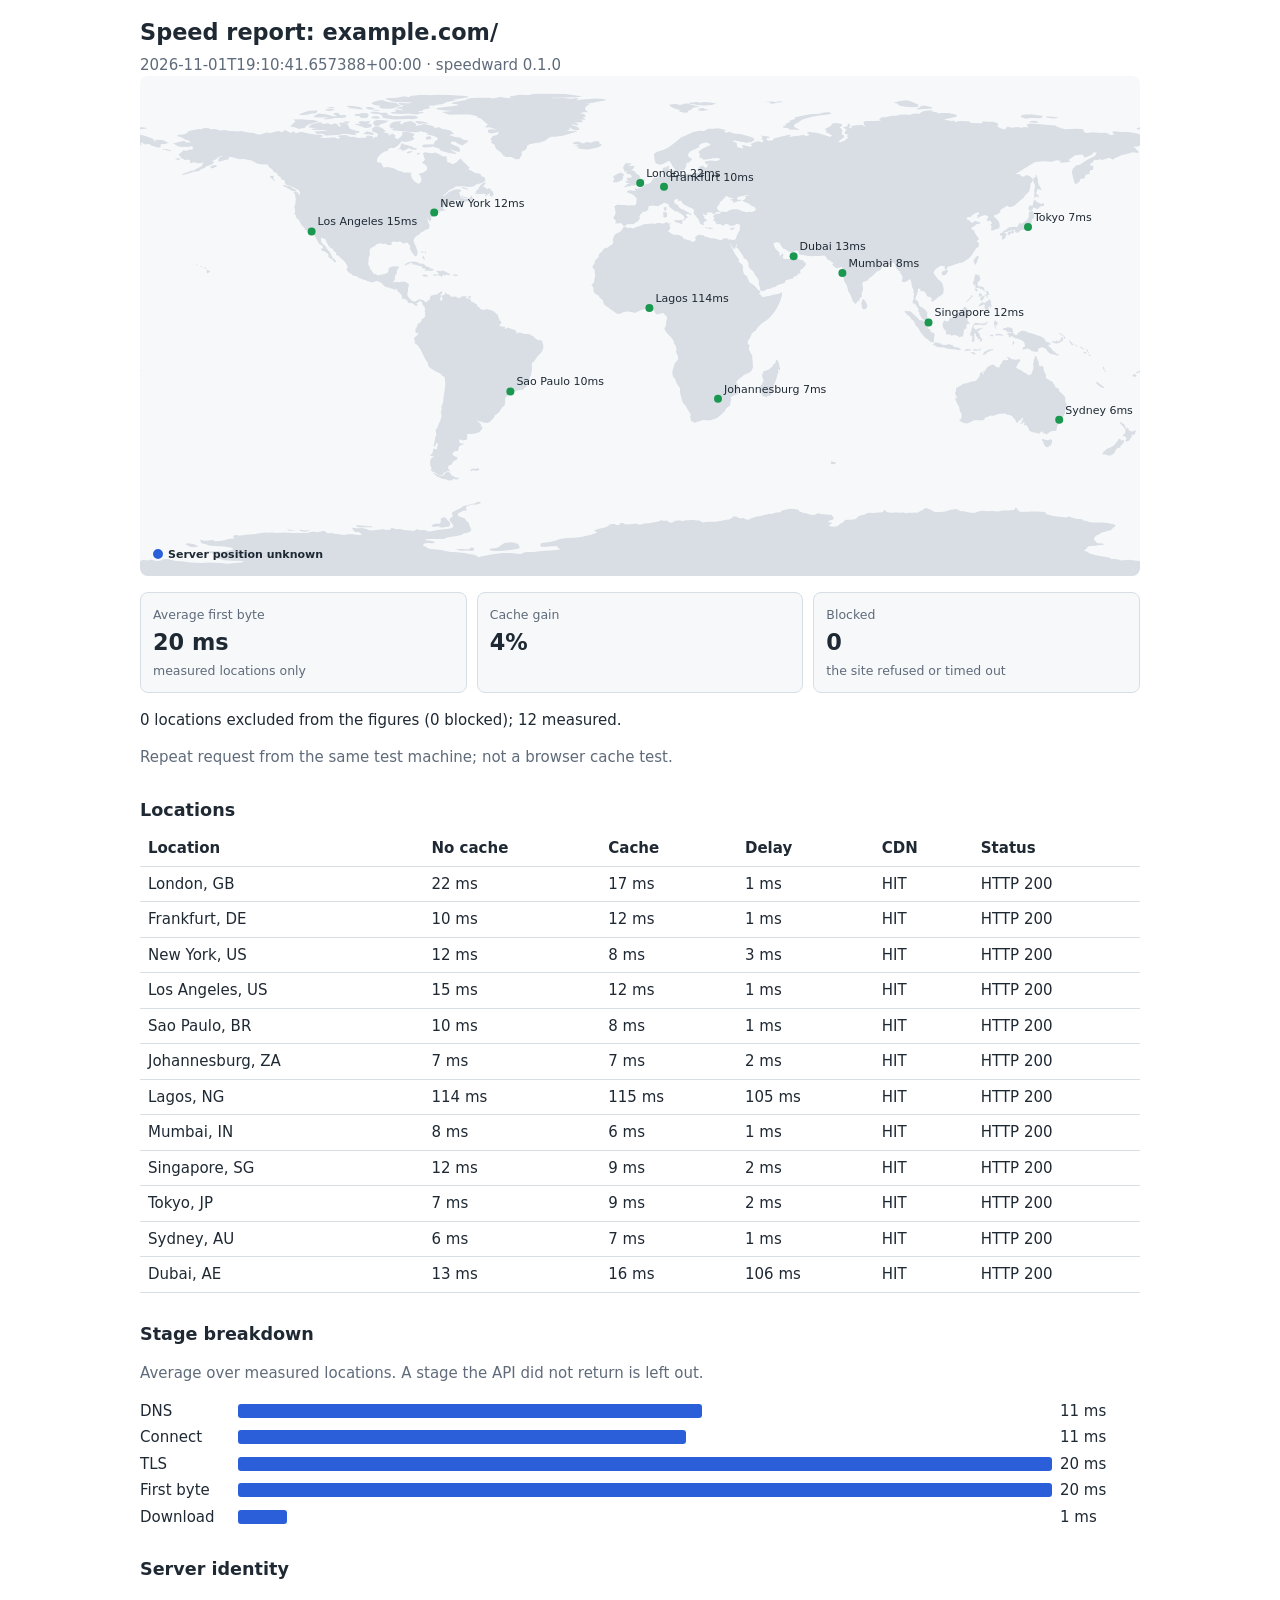
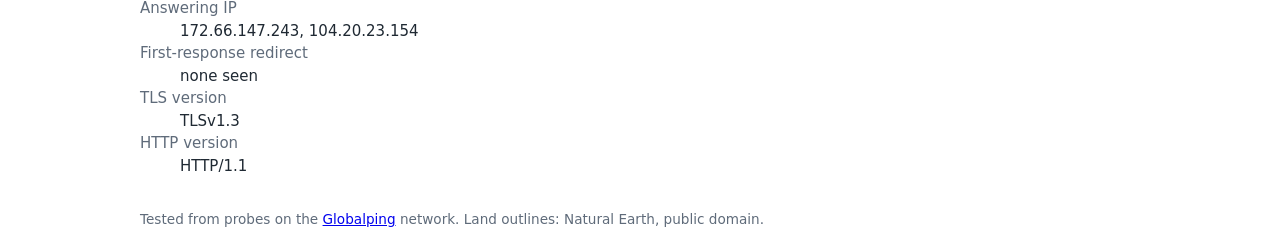
==== commit d7a63c24: "docs: regenerate demo from a fresh run after the delay fix Co-Authored-By: Claude Sonnet 5.5 <norepl" ====
--- a/docs/demo-report.html
+++ b/docs/demo-report.html
@@ -25,14 +25,14 @@
 <main>
 <header>
 <h1>Speed report: example.com/</h1>
-<div class="mute">2026-11-01T19:04:37.079868+00:00 &middot; speedward 0.1.0</div>
+<div class="mute">2026-11-01T19:10:41.657388+00:00 &middot; speedward 0.1.0</div>
 </header>
 
-<section class="map" aria-label="Map"><svg class="sw-map" viewBox="0 0 1000 500" role="img" aria-label="World map of response times from each test location"><style>.sw-map{--land:#d9dee5;--fast:#1a9850;--mid:#e0a100;--slow:#d73027;--off:#8a8f98;--ink:#1f2933;--bg:#f6f8fa;--pin:#2b5fd9}@media (prefers-color-scheme:dark){.sw-map{--land:#2e3640;--fast:#4cc38a;--mid:#f0b429;--slow:#ff6b61;--off:#7b838d;--ink:#e6e9ee;--bg:#161b22;--pin:#7aa2ff}}.sw-map text{fill:var(--ink);font-family:system-ui,sans-serif}</style><rect width="1000" height="500" fill="var(--bg)"/><g fill="var(--land)"><path d="M334.5,472.3L333.7,473.7L332.9,475L327.1,474.6L320.9,474.8L317.4,473.9L317.4,473.7L315.9,472.9L322.1,473L328.1,473.3L330.2,472.2L331.6,471.2L334.5,472.3Z"/><path d="M57.8,470.8L52.4,471.2L48.8,470.2L47.1,469.2L47,469.1L45.2,468.3L46.9,467.3L52.1,467.7L54.9,468.6L57,469.6L57.8,470.8Z"/><path d="M374.6,466.8L378,468L379.2,469.7L379.5,470.9L379.6,472.3L375.3,473.2L370.8,473.9L365.6,474.5L359.8,475.1L353.2,474.9L349.5,474L350,472.8L356,472.1L358.4,471.2L360.1,470L361.3,468.9L363,467.9L364.8,466.8L366.2,466.8L370.4,466.2L374.6,466.8Z"/><path d="M163.3,454.2L166.9,454.6L170.2,454.1L168.6,455.1L166,455.8L162.2,455.6L159.4,454.6L160,453.7L163.3,454.2Z"/><path d="M151.2,454.1L155.5,455.2L153.8,455.1L150.2,454.8L146.4,454.1L148.4,453.5L151.2,454.1Z"/><path d="M225.1,449.8L228.1,450.2L231.1,449.9L232.8,451.4L230.6,451.2L227.2,451.3L223.8,451.2L220,451.4L217.2,450.8L215.7,449.7L217.5,449.2L221,449.6L225.1,449.8Z"/><path d="M309.9,447.1L310.2,448.4L309.7,449.4L308.9,450.5L305.7,450.9L302.6,451.4L298.9,451.3L300.3,450.3L297,450.6L293.9,451L291.8,450.2L291.6,449.1L294.7,448L296.6,447.6L299.8,447.8L300.6,446.3L300.8,445.3L300.7,443.1L302.3,441.8L304.9,441.3L306.3,442.4L307,443.4L308.2,444.7L309.1,445.8L309.9,447.1Z"/><path d="M337.2,428.2L336,428.8L333.9,428.4L331.6,428.6L329.7,429.3L327.7,430L326.4,430.8L326,431.9L326.1,432.9L327.4,433.9L325.5,434.5L322.9,434.7L321.4,435.7L319.8,436.5L318,437.7L317.6,438.8L318.6,439.9L320,440.8L322.3,441.4L324.5,442.3L325.6,443.4L326.2,444.4L327,445.5L328.3,446.4L329.1,447.5L329.5,450L330.3,451.1L330.5,452.2L331.4,453.2L331,454.7L329.5,455.9L327.9,456.8L324.2,457.2L322.9,458.1L321.2,459.1L317.1,460.1L313.4,460.5L309.9,461.1L306.1,461.7L303.9,462.9L299.4,463L294.5,462.9L290.1,463.1L285.4,463.1L286.3,464.2L290.6,464.7L293.7,465.4L295.4,466.4L292.3,467.3L287.5,467L283.5,467.7L283.4,468.9L283.3,469.9L286.5,470.9L287.1,471.9L290.7,472.9L296.5,473.4L301.5,474.1L305.5,475L310.6,475.9L317.5,476.3L324.3,477.1L329,477.9L334.2,478.8L336.9,480.1L338.3,481.2L341.6,480.2L346.2,479.4L351.1,478.5L356.8,477.8L361.8,477L368.7,477L375.5,477.4L381.1,478L382.9,476.8L386.7,476L393.8,475.9L399.3,475.3L404.5,474.7L410.2,474.4L416.4,473.9L420.7,473.2L418.7,472.2L417.5,471.2L417.5,470.2L412.2,470.3L406.4,470.7L401,470.7L400.2,469.7L400.6,467.6L401.9,467L405.8,466.4L410.5,465.7L413.9,464.9L417.3,464.1L419.8,463L423.6,462.5L427.3,462.1L429.2,461.9L433.5,461.8L437.6,461.4L441,460.9L444.4,460.2L447.5,459.6L451.3,458.7L453.8,457.8L456.4,456.9L457.2,455.9L454.3,455.2L455.2,454.1L457.1,453.2L460,452.6L463,452L465.9,451.1L468,450L469.4,448.7L471.4,448L474.7,448.1L476.1,449L479.4,449.2L479.5,448.1L480.9,447L483.9,447.3L484.6,448.3L487.9,448.5L491.5,448L495,447.7L498.2,447.9L499.4,449L502.4,448.1L505.2,447.6L508.4,447.2L511.5,446.8L514.3,446.2L517.4,445.7L519.8,445.1L521.5,444.1L523.6,444.9L526.5,444.5L528.5,445.8L530,446.8L533.2,446.2L534.5,445.1L537.3,444.4L540.9,444.5L542,445.6L544.3,444.5L547.3,444.2L550.6,444.1L553.5,444.1L556.6,444.5L559.6,444.6L560.9,445.6L562.7,446.4L565.7,445.9L569,445.8L572.2,445.8L575.3,445.7L578,445.3L581,445L583.4,444.3L586,443.8L588.9,443.5L591,442.7L592.5,441.2L594.1,440.3L597,440.7L598.1,441.7L600.5,442.4L603.3,442.1L605.3,443.1L607.4,443.8L610.2,443.2L611.2,442L613.7,441.5L616.6,440.6L619.3,440.2L622.5,439.6L624.7,439L627,438.4L629.2,437.8L631.8,438.1L634.3,437.1L636.1,436.4L638.7,436.4L641,435.8L641.5,434.8L643.9,434L646.2,433.5L648.9,433L651.5,432.8L653.9,433L656.5,433.3L658.8,434L659,435.2L661.5,436.1L663.2,436.9L666.5,437.2L668.3,438L670.6,438.8L673.3,438.9L675.5,438.4L677.9,437.2L680.5,437.8L683.3,438.2L685.9,438.5L688.6,438.7L691.4,438.7L693.6,441.6L693.5,442.3L693.2,443.6L690.5,444.3L688.4,445.3L688.7,446.4L691.9,446.3L691.5,447.4L690.1,448.4L688.7,449.6L690.9,450.5L694.1,450.7L697.3,450.2L698.8,449.2L699.7,448.1L701.3,447.3L703,446.4L703.7,445.5L705.2,444.1L706.9,443.8L710.1,443.7L712.9,443.4L715.7,443L717,441.9L717.9,440.8L719.8,439.8L722.5,439.1L724.8,438.5L726.3,437.6L727.9,437.1L729.9,436.7L732.7,437L735.2,436.7L737.9,436.4L741,436.5L743,435.8L744.4,433.9L745.4,434.7L746.7,436L749.1,436.5L751.8,436.7L754.4,436.4L757.2,436.6L759.9,436.7L761.6,436.4L763.9,436.6L766.1,437.2L768.6,436.8L771.6,436.8L774.1,436.4L777,436.8L778.8,435.9L780.3,435L782.2,434.2L785.6,432.1L787.4,432.5L789.6,433.3L791.4,434.2L794.9,435.9L797.7,436L800.2,436L803.2,435.7L806.2,435.3L808.5,434.5L810.4,433.7L813.5,433.6L815.6,433L817.7,433.5L819.2,434.4L821.1,435.3L824.2,435.2L826.1,435.9L829.4,436.6L832.9,436.9L835.8,436.6L837.9,435.8L839.8,434.9L842.3,434.7L844.8,435.1L847.7,435.3L850.3,434.9L852.8,434.9L855.2,435.2L857.8,435.4L860.3,435L863.3,434.5L866.1,434.4L869.3,434.4L871.8,434.1L874.3,433.9L875.1,432.6L875.2,431.4L876.9,432.2L877.4,433.4L878.4,434.6L879.5,435.5L881.8,436L885,435.8L888.6,435.8L891.1,435.6L894.8,435.6L897.4,435.5L901,435.7L904.1,435.9L906.1,436.7L905.6,437.8L907.4,438.6L910.3,439.3L913.4,440L917,440.4L920.8,440.9L923.6,441.3L926.8,441.4L928.6,440.4L931,441.2L933.1,442.1L935.6,442.7L939,443L942.2,443.3L943.5,444.4L946.7,445.1L948.8,446.1L951.9,446.5L955.1,446.4L958.1,446.6L961.4,446.5L964.7,446.8L967.8,447.1L970.7,447.8L973.6,448.3L975.6,449.2L975.2,450.2L973.8,451.2L972.5,452.5L971.5,453.5L970.2,454.6L966.6,455L965,456L961.4,456.6L960.1,457.7L958.2,458.7L956.2,459.6L955.1,460.8L954.4,461.8L954.1,463L954.1,464.1L955.7,465.2L956.3,466.2L957.6,467.2L962.8,467.6L963.9,468.8L958.9,469.2L954.6,469.8L949.4,469.9L947,471.5L946.5,472.8L945.3,473.8L943.9,474.8L947.6,475.8L949,476.9L951.4,478L954.7,478.9L958.6,479.7L962.8,480.6L969.2,481.5L970.6,482.8L978.6,483.4L979.1,483.7L981.2,484.5L988.8,483.8L995.2,484.6L1000,485.3L1000,500L0,500L0,485.3L0.2,485.3L2.6,483.7L7.6,484.6L7.9,484.5L8.7,484.3L9.7,484L10.5,483.7L10.9,483.6L11.3,483.6L11.6,483.7L15.6,484.8L19.1,483.7L19.8,483.5L27.9,483L30.6,483.7L31.9,484L36,484.9L43.9,485.6L50.2,486.5L60.9,487.1L68.9,486.4L80.7,486.9L87.4,487.8L94.8,487L102.5,486.2L103.1,484.9L92.1,484.8L83.2,484.2L80.8,483.1L73.4,482.5L73.9,481.2L74.9,480.1L75.9,479L75.4,477.9L70.8,477.1L68.6,476.2L64.3,475.3L71.1,475.4L77.5,475L81.5,475.9L86.5,475.1L91.1,474.1L93.3,473.2L92.3,472L88.7,471.3L84.6,470.4L78.9,470.3L73.9,469.9L68.5,469.6L66.7,468.6L63.1,467.7L61,466.7L60.1,463.6L61.5,463.9L64,464.7L68.5,464.5L72.9,464.1L75.2,465.3L79.6,465L83.3,464.4L86.8,463.6L90,462.7L94.2,462.4L94,461.4L93.1,460.4L93.9,459.4L97.5,458.9L99.1,459.8L103.3,459.3L106.6,458.6L110.5,458.5L114.3,458.2L118,457.6L121,457L124.4,456.4L126.6,456.6L128.5,456.8L132.6,456.4L136.3,456.9L140.1,456.8L143.8,456.5L147.5,456.7L151.7,457L155.5,456.9L159.5,456.9L163.7,457L167.5,456.9L170.3,456.1L173.7,455.6L177.2,456.2L180.5,455.7L183.5,454.8L185.3,455.6L186.3,456.6L188.1,457.5L190.9,456.7L194.3,457.8L198,458.1L201.2,458.8L205.1,458.7L208.7,458.2L212.9,458.3L216.6,458.7L220.4,459.2L221.9,458L220.1,457L218.7,456.1L215.2,455.9L213.6,454.8L213,453.8L212,451.7L214.1,452.1L217.8,452.3L221.4,452.1L224.6,452.5L227.4,453.3L228.6,454.3L232.4,454.5L236,454.1L239.8,453.6L243.2,453.2L246.1,453.9L249.8,453.7L252.1,451.6L254.4,452.8L257.6,453.3L261.1,453L263.4,454.1L267,454.2L270.4,454.5L273.7,455.1L275.9,454.1L277,453.1L279.7,454.2L283.5,453.9L286.4,454.5L288.3,455.5L292,455.2L294.9,454.6L297.7,453.9L301.1,453.5L305,453.2L308.5,452.8L311.2,452.2L312.9,451.3L313.5,450.1L313.2,449L312.3,447.9L311.3,446.8L310.5,445.7L309.8,444.7L309.6,443.7L309.9,442.6L311.2,441.5L312.3,440.4L312.7,439.3L312.2,438.1L311.8,437L313.2,435.8L314.7,435L316.5,433.9L318.4,433L320.6,432.2L321.7,431L323.3,430.3L325,429.6L327.7,429.4L329.4,428.5L331.4,428L333.6,427.7L335.7,426.9L337.2,426.1L339.4,425.8L341,426.5L340,427.4L337.2,428.2Z"/><path d="M311.8,399.6L315.4,401.2L319.3,401.9L318.1,403.3L315.4,403.5L314,402.5L313.1,403.6L310.7,404.5L307.7,404.2L305.7,403.3L302.8,402.9L299.3,401.4L296.4,399.9L292.6,396.8L294.9,397.4L298.8,399.2L302.5,400.2L303.9,398.9L304.8,397L307.4,395.9L309.3,396.2L310.4,397.5L311.8,399.6Z"/><path d="M337.4,391.9L339.6,393.2L338.8,394.2L335,395L333.8,394L331.4,395.3L330,394L333.3,392.4L335.7,393.1L337.4,391.9Z"/><path d="M695.2,388.1L691,388.3L690.9,386.8L691.3,385.6L691.5,385.1L693.3,385.9L695.9,386.3L696,386.8L695.2,388.1Z"/><path d="M903.9,363.3L906.6,364.3L908.1,363.9L910.2,363.4L911.9,363.5L912.1,366.8L911.2,367.8L910.9,370L909.9,369.3L908,371.2L907.4,371.1L905.7,371L904,368.6L903.6,366.8L902,364.3L902.1,363.1L903.9,363.3Z"/><path d="M980.6,363.7L981.2,364.8L983.2,363.7L984,364.9L984,366L983,367.3L981.2,369.4L979.8,370.5L980.8,371.8L978.6,371.8L976.3,372.9L975.5,374.7L973.9,377.5L971.8,378.8L970.4,379.6L967.8,379.5L966,378.6L963,378.4L962.5,377.4L964,375.3L967.5,372.6L969.3,372L971.3,371L973.7,369.5L975.3,368.1L976.6,366L977.6,365.3L978,363.8L980,362.5L980.6,363.7Z"/><path d="M985,350.4L987,353.4L987.1,351.5L988.4,352.2L988.8,354.3L991,355.2L992.9,355.4L994.5,354.4L995.9,354.7L995.2,357.2L994.4,358.8L992.2,358.7L991.5,359.6L991.8,360.8L991.3,361.3L990.3,362.8L988.9,364.7L986.8,365.8L986.3,365.1L985.1,364.7L986.7,362.4L985.8,360.9L982.8,359.7L982.9,358.7L984.9,357.8L985.4,355.6L985.3,353.8L984.1,352L984.2,351.5L982.9,350.3L980.7,347.9L979.5,345.9L980.6,345.7L982.1,347.2L984.2,348L985,350.4Z"/><path d="M964.2,311.6L963.2,312.2L961.6,311.5L959.7,310.2L957.9,308.7L956,306.8L955.6,305.8L956.8,305.9L958.4,306.8L959.6,307.8L960.5,308.6L962.8,310.3L964.2,311.6Z"/><path d="M995.5,298.2L996.4,299L996,300.4L994.3,300.8L992.7,300.5L992.5,299.2L993.5,298.3L994.8,298.6L995.5,298.2Z"/><path d="M998.2,296.7L996.5,297.3L996.1,296.2L997.5,295.6L998.4,295.5L1000,294.6L1000,296L998.2,296.7Z"/><path d="M0.2,295.8L0,296L0,294.6L0.6,294.5L0.2,295.8Z"/><path d="M966.2,295.7L965.3,296.1L964.4,294.9L964.5,294.1L966.2,295.7Z"/><path d="M964.2,291.5L964.6,293.7L963.9,293.4L963.3,293.5L962.9,292.8L962.9,290.6L964.2,291.5Z"/><path d="M639,287.7L639.5,291L640.2,292.3L639.9,293.6L639.4,294.4L638.5,292.8L638,293.6L638.5,295.7L638.3,296.9L637.5,297.5L637.3,299.9L636.2,303.1L634.9,306.9L633.1,312.2L632.1,316.1L630.8,319.3L628.6,319.9L626.1,321.1L624.5,320.4L622.3,319.4L621.6,317.9L621.4,315.5L620.4,313.3L620.2,311.3L620.6,309.3L621.9,308.8L621.9,307.9L623.3,305.8L623.5,304L622.9,302.7L622.3,300.9L622.1,298.4L623.1,296.8L623.5,295L624.8,294.9L626.4,294.4L627.4,293.9L628.6,293.8L630.2,292.3L632.5,290.5L633.3,289.1L633,288L634.1,288.3L635.7,286.4L635.7,284.7L636.7,283.4L637.6,284.6L638.4,285.8L639,287.7Z"/><path d="M898.8,288.2L899.8,290.4L901.6,289.4L902.5,290.5L903.8,291.6L903.5,292.9L904.1,295.2L904.5,296.6L905.2,297L906,299.3L905.7,300.8L906.6,302.7L909.6,304.1L911.6,305.4L913.5,306.6L913.1,307.3L914.7,309.1L915.8,312.1L916.9,311.5L918,312.7L918.7,312.2L919.2,315.2L921.1,316.9L922.4,317.9L924.6,320.2L925.4,322.4L925.4,324L925.3,325.7L926.6,328.1L926.4,330.5L925.9,331.8L925.2,334.3L925.2,335.9L924.7,337.9L923.5,340.4L921.4,341.8L920.4,343.9L919.5,345.3L918.7,347.7L917.6,349.1L916.9,351.2L916.5,353.1L916.7,354L915.1,354.9L912,355L909.4,356.2L908.1,357.2L906.4,358.4L904.1,357.2L902.4,356.7L902.9,355.3L901.3,355.8L898.9,357.8L896.5,357.1L894.9,356.6L893.4,356.4L890.7,355.6L888.9,353.9L888.4,351.8L887.7,350.4L886.3,349.3L883.7,348.9L884.6,347.6L883.9,345.5L882.6,347.4L880.1,347.9L881.5,346.4L882,344.8L883,343.4L882.8,341.4L880.5,343.8L878.8,344.7L877.7,346.9L875.6,345.8L875.7,344.3L873.9,342.3L872.5,341.2L873,340.6L869.4,338.9L867.5,338.8L864.8,337.5L859.8,337.8L856.2,338.7L853.1,339.7L850.4,339.5L847.5,340.9L845.1,341.6L844.5,343L843.5,344.1L841.1,344.2L839.4,344.5L836.9,343.9L834.9,344.3L833,344.4L831.4,345.9L830.6,345.7L829.2,346.5L827.8,347.4L825.8,347.3L824,347.3L821,345.5L819.5,345L819.6,343.4L821,343L821.4,342.4L821.3,341.4L821.7,339.5L821.4,337.8L819.9,335L819.4,333.4L819.6,331.8L818.4,330L818.4,329.2L817.1,328.1L816.8,325.9L815.2,323.7L814.8,322.5L816.1,323.7L815.1,321.2L816.5,322L817.3,323.1L817.3,321.6L815.9,319.4L815.6,318.6L815,317.7L815.3,316.1L815.9,315.4L816.2,314.1L815.9,312.4L817.1,310.4L817.3,312.5L818.5,310.6L820.7,309.7L822.1,308.5L824.2,307.5L825.5,307.3L826.2,307.6L828.4,306.6L830.1,306.3L830.5,305.7L831.3,305.4L832.8,305.5L835.7,304.7L837.2,303.4L837.9,302L839.6,300.5L839.7,299.4L839.8,297.9L841.7,295.6L842.9,298L844.1,297.4L843.1,296.1L843.9,294.8L845.2,295.4L845.5,293.2L847,291.9L847.7,290.8L849.1,290.3L849.1,289.5L850.3,289.9L850.4,289.2L851.6,288.8L853,288.4L855,289.7L856.6,291.3L858.3,291.3L860.1,291.6L859.5,290.1L860.8,287.8L862.1,287.1L861.6,286.4L862.8,284.8L864.5,283.8L865.9,284.2L868.3,283.7L868.2,282.2L866.2,281.3L867.7,280.9L869.5,281.6L871,282.7L873.3,283.5L874.1,283.2L875.8,284L877.5,283.2L878.5,283.5L879.1,282.9L880.4,284.3L879.7,285.8L878.6,286.9L877.7,287L878,288.1L877.2,289.5L876.2,290.9L876.4,291.7L878.6,293.2L880.7,294.1L882.2,295L884.2,296.7L885,296.7L886.4,297.4L886.8,298.3L889.5,299.2L891.3,298.2L891.9,296.8L892.4,295.5L892.8,294L893.6,291.8L893.2,290.4L893.4,289.6L893.1,288.1L893.5,286L894,285.4L893.6,284.5L894.2,283L894.8,281.5L894.8,280.7L895.9,279.6L896.7,281L896.9,282.7L897.5,283.1L897.7,284.2L898.7,285.7L898.9,287.2L898.8,288.2Z"/><path d="M950.3,279.1L951.1,280.1L949.2,280.1L948.1,278.3L949.8,279L950.3,279.1Z"/><path d="M835.3,278.4L834.2,278.5L830.5,276.5L833.1,276L834.5,276.8L835.5,277.7L835.3,278.4Z"/><path d="M946.8,277.4L945.7,277.5L944,277.2L943.4,276.8L943.6,275.7L945.5,276.1L946.4,276.7L946.8,277.4Z"/><path d="M949.1,276.7L948.7,277.2L946.6,274.8L946.1,273.1L947,273.1L948,275.3L949.1,276.7Z"/><path d="M845.7,278.2L843.3,278.8L842.9,278.4L843.2,277.5L844.4,275.8L847.1,274.7L847.5,274L849.9,273.4L851.8,273.3L852.7,273L853.7,273.3L852.7,274.1L849.8,275.3L847.5,276.1L845.7,278.2Z"/><path d="M827.5,272.5L828.5,273.2L830.2,273L830.9,274.2L827.7,274.7L825.8,275.1L824.3,275.1L825.2,273.5L826.8,273.5L827.5,272.5Z"/><path d="M841.4,272.5L841,274L836.8,274.8L833.1,274.5L833.1,273.5L835.3,272.9L837.1,273.7L838.9,273.5L841.4,272.5Z"/><path d="M944.1,273.2L944.2,273.7L942,272.5L940.5,271.5L939.5,270.6L939.9,270.3L941.2,271L943.4,272.3L944.1,273.2Z"/><path d="M937.6,270.4L937.1,270.6L935.8,269.9L934.7,268.8L934.8,268.3L936.5,269.5L937.6,270.4Z"/><path d="M801.7,268.8L807.1,269.1L807.7,268L812.8,269.3L813.8,271.1L818,271.6L821.4,273.3L818.2,274.3L815.2,273.2L812.7,273.3L809.8,273.1L807.2,272.6L804,271.5L801.9,271.2L800.8,271.6L795.7,270.4L795.2,269.2L792.7,269L794.6,266.4L798,266.5L800.2,267.6L801.4,267.8L801.7,268.8Z"/><path d="M874.2,267.3L872.8,269.2L872.5,267.1L873,266.1L873.6,265.1L874.2,265.9L874.2,267.3Z"/><path d="M933,268.9L932.2,269.2L931,268.2L929.8,266.4L929.2,264.3L929.6,264L929.9,264.8L930.7,265.5L932.1,267.2L933.4,268.2L933,268.9Z"/><path d="M922.2,265.2L920.7,265.4L920.3,266.2L918.8,266.9L917.3,267.5L915.9,267.5L913.6,266.7L912,266L912.2,265.1L914.7,265.5L916.2,265.3L916.7,264L917.1,263.9L917.3,265.4L918.9,265.2L919.7,264.2L921.2,263.2L920.9,261.6L922.6,261.5L923.2,262L923.1,263.5L922.2,265.2Z"/><path d="M853.5,259.6L852.4,260.5L850.5,260L850,258.8L852.8,258.7L853.5,259.6Z"/><path d="M862.4,258.6L863.4,260.7L861.1,259.6L858.8,259.3L857.2,259.5L855.3,259.4L855.9,257.9L859.4,257.8L862.4,258.6Z"/><path d="M925.4,262.5L924.5,263.2L924,261.6L923.4,260.5L922.1,259.6L920.5,258.4L918.5,257.6L919.3,256.9L920.8,257.7L921.7,258.3L922.9,259L924,260.2L925.1,261.1L925.4,262.5Z"/><path d="M872.6,253.2L873.4,257.7L876.3,259.4L878.6,256.4L881.8,254.7L884.2,254.7L886.6,255.7L888.7,256.7L891.7,257.2L896.5,259.1L901.6,260.7L903.5,262.1L905.1,263.5L905.5,265.2L910.1,266.9L910.8,268.4L908.3,268.7L908.9,270.5L911.3,272.3L913.2,275.3L914.7,275.2L914.6,276.4L916.8,276.9L915.9,277.4L918.9,278.6L918.6,279.4L916.7,279.6L916.1,278.9L913.7,278.6L910.9,278.1L908.7,276.4L907.1,274.8L905.7,272.4L902.1,271.2L899.7,272L898,272.9L898.4,275L896.2,275.9L894.6,275.4L891.8,275.3L889.3,273L886.5,272.5L885.8,273.3L882.3,273.4L883.4,271.1L885.2,270.3L884.5,267.3L883.1,265L877.7,262.6L875.5,262.4L871.3,259.8L870.5,261.2L869.4,261.4L868.8,260.4L868.8,259.2L866.6,257.8L869.6,256.8L871.6,256.9L871.4,256.2L867.3,256.1L866.2,254.5L863.7,254L862.6,252.6L866.3,251.9L867.7,251L872.2,252.2L872.6,253.2Z"/><path d="M847.9,246.1L845.7,248.8L843.6,249.3L840.9,248.8L836.3,248.9L833.8,249.3L833.4,251.4L835.9,253.9L837.4,252.7L842.6,251.7L842.4,253L841.2,252.6L840,254.2L837.5,255.3L840.2,258.9L839.6,259.8L842.1,263L842.1,264.8L840.6,265.7L839.5,264.7L840.9,262.4L838.2,263.5L837.5,262.7L837.8,261.6L835.8,260L836,257.3L834.2,258.1L834.4,261.4L834.5,265.4L832.8,265.8L831.6,264.9L832.4,262.4L831.9,259.7L830.8,259.7L829.9,257.8L831.1,256L831.5,253.8L832.8,249.6L833.4,248.4L835.8,246.4L838,247.2L841.5,247.6L844.7,247.5L847.4,245.4L847.9,246.1Z"/><path d="M857.5,246.9L857.3,249.3L855.9,249L855.5,250.7L856.6,252.2L855.8,252.5L854.7,250.7L853.9,247.2L854.4,245L855.4,244L855.6,245.5L857.2,245.7L857.5,246.9Z"/><path d="M793.9,266.3L790.9,266.3L788.5,264L785,261.7L783.8,260L781.7,257.8L780.3,255.7L778.2,251.8L775.7,249.5L774.9,247.1L773.9,244.9L771.4,243.2L769.9,240.8L767.8,239.3L764.9,236.2L764.7,234.8L766.5,234.9L770.8,235.4L773.2,238.1L775.4,240L776.9,241.2L779.6,244.2L782.4,244.2L784.7,246.1L786.3,248.4L788.4,249.7L787.3,252L788.9,252.9L789.9,253L790.4,255L791.4,256.5L793.4,256.7L794.7,258.5L794,262L793.9,266.3Z"/><path d="M827.4,244.9L830.5,247.5L827.3,247.8L826.3,249.7L826.4,252.2L823.8,254.1L823.7,256.9L822.6,261.1L822.2,260.2L819.1,261.4L818,259.7L816,259.6L814.6,258.7L811.3,259.7L810.3,258.3L808.5,258.5L806.2,258.2L805.8,254.4L804.4,253.7L803,251.3L802.6,248.8L803,246.3L804.6,244.4L806.7,245.4L808.8,244.9L809.4,242.5L810.5,242L813.9,241.4L815.9,239.2L817.2,237.4L818.3,236.4L820.7,234.9L822.8,232.9L824.2,230.8L825.4,230.8L826.8,232.2L826.9,233.4L828.7,234.1L831.1,235L830.9,236.1L829,236.2L829.5,237.6L827.5,238.5L825.9,241L827.9,243.6L827.4,244.9Z"/><path d="M851,226.6L851.3,228.5L851.5,230L850.5,232.6L849.5,229.7L848.2,231.1L849.1,233.2L848.3,234.5L845.1,232.9L844.3,230.9L845.1,229.6L843.4,228.2L842.5,229.4L841.2,229.3L839.1,230.8L838.7,230L839.8,227.7L841.5,226.9L843,225.9L844,227.1L846.1,226.3L846.6,225.1L848.5,225L848.4,222.9L850.6,224.2L850.9,225.6L851,226.6Z"/><path d="M725.6,232.8L723.2,233.4L721.9,231.2L721.4,227.2L722.6,222.7L724.6,224.3L725.8,226.2L727.2,229.1L726.8,232L725.6,232.8Z"/><path d="M330.7,221.9L328.4,222.2L327.9,222L328.7,221.2L328.7,220.1L330.3,219.8L330.8,219.8L330.7,221.9Z"/><path d="M844.4,221.4L843.4,222.4L842.5,224.1L841.7,224.9L839.9,223L840.5,222.3L841.2,221.5L841.5,219.8L843.1,219.6L842.6,221.5L844.7,218.8L844.4,221.4Z"/><path d="M829.2,224.1L825.5,226.8L826.8,224.8L828.9,223.1L830.5,221.2L832,218.4L832.5,220.7L830.6,222.2L829.2,224.1Z"/><path d="M838.6,217L840.2,217.8L842,217.8L841.9,219L840.7,220.2L838.9,221L838.8,219.7L839,218.3L838.6,217Z"/><path d="M848.6,216.2L849.4,219.3L847.3,218.6L847.3,219.5L848,221.2L846.7,221.8L846.6,219.9L845.7,219.8L845.3,218.1L846.9,218.3L846.9,217.2L845.2,215.1L847.9,215.2L848.6,216.2Z"/><path d="M837.6,213.7L836.8,216.1L835.6,214.7L834.2,212.6L836.6,212.7L837.6,213.7Z"/><path d="M837,198.6L838.7,199.4L839.6,198.7L839.8,199.4L839.4,200.5L840.3,202.5L839.6,204.8L838,205.7L837.5,208L838.1,210.2L839.6,210.5L840.8,210.2L844.3,211.7L844,213.2L844.9,213.9L844.7,215.2L842.5,213.8L841.5,212.4L840.8,213.4L839,211.7L836.5,212.1L835.1,211.5L835.2,210.4L836.1,209.7L835.3,209L834.9,210L833.5,208.4L833.1,207.2L833,204.5L834.1,205.5L834.4,201.1L835.3,198.6L837,198.6Z"/><path d="M317.8,199.4L317.1,200.1L315,200.1L313.4,200.1L313.2,199L313.6,198.6L315.9,198.6L317.3,198.8L317.8,199.4Z"/><path d="M286.4,200.4L285.5,200.8L284,200.4L282.4,199.4L282.7,198.7L283.9,198.5L284.5,198.6L286.4,198.9L287.9,199.6L288.3,200.3L286.4,200.4Z"/><path d="M298.4,194.8L300.8,195.2L301.1,194.8L303.3,194.8L305,195.5L305.7,195.4L306.2,196.4L307.7,196.4L307.6,197.2L308.9,197.3L310.2,198.3L309.2,199.4L307.9,198.8L306.6,198.9L305.7,198.8L305.2,199.3L304.1,199.5L303.7,198.8L302.8,199.2L301.7,201.1L301,200.7L300.8,199.9L299,199.4L297.7,199.6L296,199.4L294.7,199.9L293.2,199L293.4,198.2L296,198.5L298.1,198.8L299.1,198.1L297.8,196.9L297.8,195.9L296.1,195.4L296.7,194.7L298.4,194.8Z"/><path d="M806.5,198.1L804.1,199.5L801.8,198.6L801.7,196.2L803.1,194.9L806.1,194.2L807.7,194.2L808.4,195.3L807.1,196.5L806.5,198.1Z"/><path d="M67.9,197L67.5,197.5L66.8,197.1L66.9,196.3L66.5,195.3L66.6,195L67.1,194.5L66.9,194L67.1,193.7L67.3,193.8L68.3,194.2L68.8,194.5L69.3,194.8L70,195.8L69.9,196L68.8,196.6L67.9,197Z"/><path d="M66.4,192.7L65.5,192.9L65,192.3L64.7,192L64.7,191.9L65,191.6L66,191.9L66.7,192.3L66.4,192.7Z"/><path d="M64.6,191.2L64.5,191.5L63,191.4L63.2,191.1L64.6,191.2Z"/><path d="M62.1,190.8L61.9,190.9L61.7,190.9L60.8,190.8L60.4,190.2L60.3,190.1L61,189.7L61.3,189.9L62.1,190.8Z"/><path d="M57.4,188.9L57,189.2L56.1,188.7L56.3,188.5L56.7,188.2L57.3,188.3L57.4,188.9Z"/><path d="M278.7,186.8L279.8,187.8L282.4,187.5L283.4,188.1L285.7,189.8L287.4,191.1L288.3,191.1L290,191.6L289.8,192.4L291.9,192.5L293.9,193.7L293.6,194.3L291.8,194.7L289.9,194.8L288,194.6L284,194.8L285.9,193.3L284.7,192.6L283,192.4L282,191.6L281.3,190L279.8,190.1L277.2,189.4L276.3,188.8L272.7,188.4L271.8,187.8L272.8,187.1L270.1,187L268.1,188.4L266.9,188.5L266.5,189.1L265.1,189.4L264,189.2L265.4,188.3L266,187.3L267.3,186.7L268.7,186.2L270.8,185.9L271.5,185.6L273.9,185.8L276.1,185.8L278.7,186.8Z"/><path d="M284.6,184L283.9,184.1L283.2,182.5L282.2,181.7L282.8,180L283.6,180.1L284.6,182.4L284.6,184Z"/><path d="M836.6,186.7L835.4,189L833.9,186.6L833.6,184.6L835.3,181.8L837.5,179.7L838.8,180.6L838.3,182.2L836.6,186.7Z"/><path d="M283.8,176.2L280.8,176.6L280.6,175.6L281.9,175.4L283.8,175.4L283.8,176.2Z"/><path d="M286.1,176.1L285.6,178.1L285.1,177.8L285.2,176.3L283.9,175.2L283.9,174.9L286.1,176.1Z"/><path d="M874,155.1L874.4,156.1L872.8,157.8L871.6,156.9L870.2,157.5L869.5,159.2L867.7,158.4L867.7,157L869.2,155.4L870.8,155.7L872,154.5L874,155.1Z"/><path d="M596,150.9L594.2,152.1L594.4,152.6L594.5,152.8L591.6,154L590.3,153.6L589.6,152.5L590.9,152.4L591.1,152.4L591.5,151.7L593.5,151.7L596,150.9Z"/><path d="M565.8,150.8L567.4,151.8L569.5,151.6L571.6,151.8L571.5,152.3L573,151.9L572.7,152.8L568.7,153L568.7,152.5L565.3,152L565.8,150.8Z"/><path d="M543.1,143.8L542.1,146L542.5,146.8L541.9,148.3L539.8,147.2L538.4,146.9L534.5,145.5L534.9,144.1L538.2,144.3L541,144L543.1,143.8Z"/><path d="M525.6,135.5L527.2,137.5L526.9,141.2L525.6,141L524.5,141.9L523.4,141.2L523.3,137.8L522.7,136.2L524.2,136.4L525.6,135.5Z"/><path d="M891.6,146.8L890.6,149L891,150.4L889.6,152.4L886,153.7L881.2,153.9L877.2,157L875.3,156L875.2,153.9L870.4,154.5L867.1,155.8L863.9,155.9L866.7,157.9L864.8,162.6L863,163.8L861.7,162.7L862.4,160.2L860.6,159.4L859.5,157.5L862.1,156.7L863.6,154.9L866.3,153.5L868.4,151.6L873.9,150.7L876.9,151.3L879.8,146.4L881.6,147.7L885.7,144.9L887.3,143.8L889,140.4L888.6,137.3L889.7,135.6L892.7,135.1L894.2,138.9L894.1,141.2L891.6,144L891.6,146.8Z"/><path d="M526.6,132.9L525.6,135.1L524.4,134.5L523.7,132.6L524.3,131.6L526.1,130.5L526.6,132.9Z"/><path d="M899.8,127.3L901.7,127.9L903.7,126.7L904.3,129.8L900.2,130.6L897.7,133.3L893.4,131.4L891.9,134.5L888.8,134.5L888.4,131.8L889.8,129.6L892.7,129.5L893.5,125.6L894.4,123.5L897.6,126.4L899.8,127.3Z"/><path d="M323.2,120.7L325.2,121.1L327.7,121L326.4,122.1L325.3,122.3L321.8,121.1L321.1,120.2L322.2,119.3L323.2,120.7Z"/><path d="M328.3,113.6L327,113.6L323.4,112.8L320.8,111.5L321.7,111.2L325.4,111.9L328.2,113.1L328.3,113.6Z"/><path d="M156.9,115.2L155.5,115.6L151,114.4L150.1,113.4L147.6,112.4L147.1,111.6L144.3,111.1L143.2,109.6L143.4,109L146.4,109.6L148.1,110L150.7,110.3L151.6,111.2L153,112.6L155.8,113.7L156.9,115.2Z"/><path d="M344.1,109.2L342.2,111.6L344,110.7L345.9,111.3L344.9,112.3L347.4,113L348.7,112.3L351.5,113.2L350.6,115.2L352.5,114.8L352.9,116.2L353.8,118L352.6,120.4L351.3,120.5L349.5,120L350.1,117.7L349.3,117.4L346.1,119.8L344.5,119.7L346.4,118.4L343.7,117.7L340.8,117.9L335.4,117.8L334.9,116.9L336.7,116L335.5,115.2L337.8,113.5L340.7,109.1L342.4,107.5L344.8,106.6L346.1,106.7L345.6,107.5L344.1,109.2Z"/><path d="M131.4,99.9L134,99.7L133.2,102.8L135.6,105.1L134.5,105L132.8,103.8L131.8,102.5L130.4,101.6L129.9,100.4L130.1,99.5L131.4,99.9Z"/><path d="M899,109L901.8,114L897.7,113L896,117.1L898.7,119.9L898.6,121.8L896.5,120.2L894.7,122.3L894.2,120L894.5,117.3L894.2,114.3L894.8,112.2L894.9,108.5L893.3,105.7L893.6,101.9L896.1,100.7L895,99.4L896.3,99L897,100.8L897.9,103.5L897.9,106.2L899,109Z"/><path d="M481.1,104.8L476.2,106.5L472.3,106.1L474.5,103.2L473.1,100.3L476.9,98.2L479,96.9L481.3,96.7L484.3,98.5L482.8,100.4L483.2,102.4L481.1,104.8Z"/><path d="M535.3,95.5L533.6,97.8L530.7,96.2L530.3,95.1L534.4,94.1L535.3,95.5Z"/><path d="M75,91.3L72.2,92.4L70.8,91.7L70.4,90.4L72.9,89.4L74.4,89L76.2,89.2L77.4,90L75,91.3Z"/><path d="M491.7,87.1L488.7,90.1L491.5,89.7L494.6,89.8L493.8,92L491.3,94.5L494.2,94.7L496.9,98.3L498.8,98.7L500.5,101.9L501.3,103L504.7,103.5L504.3,105.3L502.9,106.1L504,107.5L501.5,109L497.8,109L493.1,109.7L491.8,109.2L490,110.5L487.4,110.2L485.4,111.2L484,110.7L488,107.7L490.5,107.1L486.2,106.7L485.4,105.6L488.3,104.7L486.7,103.2L487.3,101.4L491.4,101.7L491.8,100L489.9,98.3L486.5,97.8L485.9,97.1L486.9,95.8L486,95L484.5,96.4L484.3,93.7L482.9,92.3L483.9,89.4L486.1,87.1L488.3,87.4L491.7,87.1Z"/><path d="M40.1,83.6L38.4,84L36.5,83.5L34.8,82.7L37.6,82.3L39.8,82.5L40.1,83.6Z"/><path d="M279.8,77.3L278.7,78.8L277.5,78.6L276.8,77.7L276.9,77.5L278,76.7L279.1,76.8L279.8,77.3Z"/><path d="M272.5,75.8L269.3,77.3L267.3,77.3L266.7,76.5L268.7,75.2L272.6,75.3L272.5,75.8Z"/><path d="M23,72.8L24.7,73.4L26.4,73.1L28.7,73.8L31.4,74.2L31.2,74.5L29.1,75.1L27,74.5L25.9,74L23.5,74.1L22.8,73.9L23,72.8Z"/><path d="M263.4,67.6L264,68.8L265.4,68.4L267,69.1L270,70.1L273.2,71L273.5,72.3L275.5,72.1L277.5,73L275,73.9L270.7,73.2L269.1,71.9L266.4,73.4L262.4,74.9L261.5,73.2L257.7,73.5L260.1,72.1L260.5,69.9L261.4,67.4L263.4,67.6Z"/><path d="M459.7,65.4L459.1,67.2L462.2,69.1L458.6,71.2L450.6,73.1L448.2,73.6L444.5,73.2L436.8,72.3L439.5,71.1L433.5,69.7L438.4,69.2L438.3,68.4L432.4,67.7L434.3,65.9L438.5,65.5L442.8,67.4L447.1,65.9L450.6,66.7L455.1,65.2L459.7,65.4Z"/><path d="M289.3,63.5L286.1,63.6L285.5,62.3L286.6,60.7L289.2,60.3L291.3,61.1L291.4,62.3L291.1,62.7L289.3,63.5Z"/><path d="M13.8,65L15.7,65.7L15.1,63.7L22.6,64.1L28.1,66.7L25.3,67.9L20.7,68.2L20.7,70.9L19.6,71.5L17,71.4L14.9,70.5L11.2,69.7L10.5,68.5L7.7,68L4.6,68.4L3,67.4L3.6,66.4L0.3,67L1.6,68.3L0,69.5L0,58.4L6.8,60.6L14.1,63.3L13.8,65Z"/><path d="M234.3,58L232.6,59L228.8,58.2L226.6,58.5L222.8,57.2L225.2,56.4L227.2,55.2L230.1,55.9L231.8,56.4L232.6,57L234.3,58Z"/><path d="M1000,53.2L997,53.4L996.5,52.5L1000,51.3L1000,53.2Z"/><path d="M3.6,53.1L0,53.2L0,51.3L0.4,51.2L2.7,51.2L6.7,52L6.5,52.4L3.6,53.1Z"/><path d="M248.5,57L248.5,59.8L252.2,57.6L255.5,59.4L254.7,61.5L257.4,63.3L260.3,61.3L262.3,58.9L262.4,55.9L266.4,56.1L270.5,56.5L274.2,57.9L274.4,59.3L272.3,60.7L274.3,62.2L273.9,63.6L268.5,65.5L264.6,66L261.8,65.1L260.9,66.5L258.2,68.9L257.4,70.1L254.2,71.9L250.2,72.1L248,73.3L247.9,75.1L244.6,75.5L241.2,77.7L238.2,80.8L237.1,83L237,86.3L241.1,86.7L242.3,89.3L243.6,91.4L247.5,90.9L252.7,92.1L255.4,93.1L257.4,94.4L260.9,95.2L263.9,96.4L268.4,96.5L271.5,96.8L271,99.2L271.9,102L273.9,105.1L278,107.8L280.2,106.9L281.7,104L280.2,99.6L278.3,98.1L282.7,96.8L285.8,94.9L287.4,93L287.2,91.1L285.3,88.7L281.9,86.7L285.2,83.7L284,81.2L283,76.9L285,76.2L289.7,77L292.6,77.3L294.9,76.5L297.5,77.5L300.9,79.1L301.7,80.2L306.7,80.4L306.6,82.7L307.5,86.2L310.1,86.7L312.1,88.3L316.1,86.8L318.8,83.7L320.6,82.4L322.8,84.9L326.4,88.4L329.5,91.8L328.3,93.5L332,95.1L334.5,96.7L339,97.4L340.7,98.3L341.8,100.6L344,101L345.1,102L345.3,105.1L343.3,106.2L341.3,107.2L336.7,108.2L333.2,110.4L328.5,110.9L322.6,110.3L318.4,110.3L315.6,110.5L313.2,112.5L309.7,113.7L305.7,117.4L302.5,119.9L304.8,119.5L309.3,115.8L315.1,113.5L319.3,113.2L321.7,114.6L319.1,116.5L320,119.5L320.9,121.6L324.5,122.9L329.1,122.5L331.9,119.4L332.1,121.4L333.9,122.4L330.4,124.3L324.3,125.9L321.5,127L318.4,129L316.3,128.8L316.2,126.5L321,124.2L316.6,124.3L313.5,124.6L314,125.5L311,126.9L308.2,127.8L305.2,128.7L303.6,130.5L303.3,130.9L303.3,132.4L304.2,133.9L305.3,133.9L305,132.9L305.9,133.5L305.7,134.3L303.8,134.8L302.4,134.7L300.4,135.2L299.2,135.4L297.6,135.5L295.2,136.3L299.3,135.8L300.2,136.3L296.3,137.1L294.5,137.1L294.6,136.8L293.7,137.6L294.5,137.7L293.9,139.7L291.9,141.8L291.7,141.1L291.1,141L290.2,140.3L290.8,141.8L291.4,142.3L291.5,143.3L290.6,144.4L289.1,146.6L288.8,146.5L289.7,144.6L288.2,143.6L287.9,141.2L287.4,142.5L288,144.2L286.2,143.8L288.1,144.7L288.2,147.3L289,147.5L289.3,148.5L289.6,151.2L287.9,153.3L285,154.1L283.2,155.8L281.8,155.9L280.4,157L280,157.9L276.9,159.7L275.4,161L274.1,162.7L273.6,164.6L274.1,166.6L275.1,168.9L276.3,170.9L276.3,172.1L277.6,175.3L277.5,177.2L277.4,178.3L276.7,180L275.9,180.3L274.5,180L274.1,178.8L273,178.1L271.6,175.7L270.3,173.6L269.8,172.5L270.4,170.7L269.6,169.2L267.5,166.8L266.4,166.4L263.6,167.7L263.1,167.5L261.7,166.2L260,165.6L256.9,165.9L254.4,165.6L252.3,165.8L251.1,166.2L251.6,167L251.6,168.1L252.2,168.6L251.6,169L250.6,168.6L249.6,169.1L247.6,169L245.5,167.6L243.1,167.9L241,167.3L239.3,167.5L237,168.1L234.4,170.2L231.7,171.4L230.2,172.7L229.5,173.9L229.5,175.9L229.6,177.2L230.2,178.1L230.2,178.2L229.1,180.6L228.6,182.6L228.4,186.3L228.1,187.7L228.6,189.2L229.5,190.5L230,192.7L231.9,194.7L232.5,196.3L233.6,197.7L236.6,198.4L237.7,199.6L240.1,198.8L242.3,198.5L244.3,198L246.1,197.6L247.9,196.4L248.5,194.8L248.7,192.5L249.2,191.7L251.1,190.9L254,190.3L256.5,190.4L258.2,190.2L258.9,190.7L258.8,192.1L257.3,193.7L256.6,195.4L257.1,195.9L256.7,197.1L256,199.3L255.3,198.6L254.7,198.6L254.7,199L255.3,199L255.2,199.8L254.8,201L255,201.4L254.7,202.4L254.9,202.7L254.6,204.1L254,204.8L253.5,204.9L253,205.9L253.9,206.4L254.1,206L254.9,206.3L255.2,206.4L255.8,205.9L256.6,205.9L256.9,206.1L257.3,206L258.6,206.2L259.9,206.2L260.8,205.9L261.1,205.5L262,205.7L262.7,205.9L263.4,205.8L263.9,205.6L265.2,206L265.6,206L266.5,206.5L267.3,207.2L268.3,207.6L269,208.3L268.8,208.6L268.7,209.2L268.9,210.2L268.3,211.2L268,212.3L267.9,213.5L268.1,214.3L268.1,215.5L267.7,215.8L267.4,217L267.6,217.7L267.1,218.4L267.2,219.2L267.6,219.6L268.3,221.1L269.4,222.2L270.7,223.4L271.7,224.4L271.6,225L272.8,225.1L273,224.9L273.8,225.6L275.1,225.4L276.3,224.7L278,224.1L279,223.3L280.5,223.5L280.4,223.7L281.9,223.8L283.2,224.3L284.1,225.1L285.1,225.9L286.6,226L288.6,224.1L289.8,223.8L289.8,222.8L290.3,220.5L291.9,219.2L293.7,219.2L293.9,218.6L296.1,218.8L298.3,217.4L299.3,216.8L300.7,215.5L301.7,215.6L302.4,216.4L301.9,217.3L301.8,217.9L300.1,218.3L301.1,219.5L301,221L299.8,222.6L300.8,224.8L302,224.6L302.7,222.6L301.8,221.6L301.7,219.5L305.1,218.4L304.7,217.1L305.7,216.2L306.7,218.2L308.7,218.2L310.5,219.8L310.6,220.7L313.1,220.7L316,220.4L317.6,221.7L319.7,222L321.3,221.1L321.3,220.4L324.8,220.3L328.1,220.2L325.7,221.1L326.7,222.4L328.9,222.6L331,223.9L331.5,226.2L332.9,226.1L334,226.8L335.8,227.8L337.5,229.6L337.6,231L338.7,231.1L340.2,232.4L341.3,233.4L344.6,234L344.9,233.5L347.1,233.3L350.1,234L351.1,234.3L353.1,235L356,237.3L356.5,238.5L357.5,238.3L358.1,239.9L359.7,244.7L361.2,245.2L361.3,247.1L359.2,249.4L360,250.2L364.9,250.7L365,253.4L367.2,251.6L370.6,252.6L375.3,254.3L376.6,255.9L376.2,257.5L379.4,256.6L384.8,258.1L388.9,258L393.1,260.3L396.6,263.4L398.7,264.2L401.1,264.3L402.1,265.2L403.1,268.7L403.5,270.4L402.4,275L401,276.8L397.1,280.7L395.3,283.8L393.3,286.2L392.6,286.3L391.8,288.3L392,293.5L391.2,297.8L390.9,299.6L390,300.7L389.6,304.4L386.7,308.1L386.3,310.9L384,312.1L383.4,313.8L380.3,313.8L376,314.9L374,316.1L370.9,316.9L367.6,319.1L365.3,321.9L364.9,324L365.3,325.5L364.8,328.3L364.2,329.7L362.3,331.2L359.2,336.1L356.7,338.3L354.8,339.6L353.6,342.2L351.7,343.8L350.5,345.5L347.4,347.1L345.3,346.5L343.8,346.8L341.3,345.6L339.4,345.7L337.7,344.2L337.5,345.6L341,348L340.7,349.9L342.4,351.1L342.3,352.5L339.6,356.1L335.5,357.6L329.9,358.1L326.8,357.9L327.4,359.5L326.9,361.6L327.4,363L325.7,364L322.9,364.4L320.2,363.3L319.1,364.1L319.5,366.8L321.4,367.7L322.9,366.8L323.7,368.2L321.2,369.1L318.9,370.8L318.5,373.6L317.9,375.1L315.3,375.1L313.1,376.5L312.3,378.6L315,380.6L317.7,381.2L316.7,383.7L313.4,385.3L311.6,388.5L309.1,389.6L307.9,390.9L308.8,393.8L310.7,395.4L309.5,395.3L307.1,395.3L305.7,395.9L303.2,396.9L302.8,399.5L301.6,399.6L298.5,398.7L295.3,396.8L291.8,395.2L290.9,393.4L291.7,391.8L290.3,389.9L290,385.2L291.2,382.5L294.1,380.4L289.9,379.6L292.5,377.1L293.5,372.5L296.6,373.5L298,367.7L296.1,367L295.3,370.5L293.5,370.1L294.4,366.1L295.3,361L296.6,359.1L295.8,356.3L295.6,353.2L296.8,353.1L298.5,348.6L300.4,344.2L301.6,340.1L300.9,335.9L301.8,333.6L301.4,330.2L303,326.8L303.5,321.4L304.4,315.6L305.3,309.4L305.1,304.9L304.5,301L301.7,299.4L301.5,298.2L296,295.4L291,292.4L288.9,290.7L287.7,288.4L288.2,287.6L285.8,284L283.1,278.8L280.5,273.3L279.3,272L278.4,270L276.3,268.2L274.3,267L275.2,265.8L273.9,263.2L274.7,261.2L276.9,259.5L278.4,257.4L277.8,256.2L276.8,257.5L275.1,256.2L275.7,255.5L275.2,252.9L276.2,252.5L276.7,250.8L277.7,249L277.5,247.9L279,247.3L281,246.2L280.6,245.3L281.6,245.1L281.5,243.7L282.1,242.7L283.5,242.5L284.7,240.8L285.8,239.3L284.7,238.6L285.3,237L284.6,234.5L285.2,233.8L284.8,231.4L283.7,229.9L282.7,229.1L282.1,227.6L282.8,226.9L282.1,226.7L281.6,225.8L280.2,225L279,225.2L278.4,226.2L277.3,226.9L276.7,226.9L276.4,227.5L277.8,229L277,229.4L276.6,229.8L275.3,229.9L274.8,228.3L274.5,228.8L273.6,228.6L273,227.5L271.9,227.3L271.1,227L269.9,227L269.9,227.6L269.5,227.2L268,226.5L267.5,226L267.8,225.5L267.7,224.9L266.9,224.2L265.8,223.6L264.9,223.3L264.7,222.5L264,222L264.1,222.8L263.6,223.5L262.9,222.7L262.1,222.4L261.7,221.8L261.7,221L262.1,220.1L261.3,219.7L261.9,219.2L260.9,218.3L259.7,217.2L259,216.3L257.9,215.4L256.5,214.1L256.8,213.7L257.2,214.1L257.5,213.9L257,213.1L256.1,212.8L255.8,213.5L254.2,213.4L253.2,213.2L252.1,212.6L250.5,212.4L249.7,211.8L248.3,211.4L246.6,211.3L245.3,210.8L243.8,209.6L240.7,206.6L239.2,205.7L237,205L235.4,205.2L233.2,206.2L231.8,206.5L229.8,205.8L227.7,205.3L225.1,204L223.1,203.6L219.9,202.3L217.6,201L216.9,200.2L215.3,200.1L212.5,199.2L211.3,197.9L208.4,196.3L207,194.6L206.3,193.2L207.2,193L206.9,192.2L207.6,191.5L207.6,190.5L206.7,189.2L206.4,188.1L205.5,186.7L203,184L200.2,181.8L198.9,180.1L196.5,178.9L196,178.3L196.4,176.5L195,175.9L193.4,174.5L192.7,172.6L191.2,172.4L189.6,170.9L188.3,169.6L188.1,168.7L186.6,166.6L185.7,164.5L185.7,163.4L183.7,162.3L182.8,162.4L181.2,161.7L180.7,162.8L181.2,164.1L181.5,166.2L182.4,167.4L184.5,169.3L184.9,169.9L185.4,170.1L185.7,171.1L186.2,171L186.8,172.8L187.6,173.5L188.2,174.5L190,175.9L190.9,178.5L191.7,179.7L192.5,181L192.6,182.5L194,182.6L195.1,183.9L196.1,185.1L196,185.6L194.8,186.6L194.4,186.6L193.6,184.9L191.8,183.3L189.8,182L188.4,181.3L188.5,179.2L188.1,177.7L186.7,176.9L184.8,175.6L184.5,176L183.8,175.3L182,174.6L180.4,173L180.6,172.8L181.7,172.9L182.8,171.9L182.9,170.6L180.7,168.7L179.1,167.9L178.1,166.2L177.1,164.3L175.8,162.1L174.6,159.6L174.2,158.2L172.4,156.6L171.1,156.3L170.8,155.5L169.2,155.3L168.2,154.6L165.6,154.3L164.9,153.9L164.6,152.3L161.9,149.6L159.6,145.7L159.7,145L158.5,144.1L156.3,141.8L155.9,139.5L154.4,138L155.1,135.7L155,133.3L154.1,131.2L155.2,128.6L155.8,123.5L155.3,119.8L154.5,117.4L153.6,116.2L154,115.6L158,116.6L159.5,119.2L160.2,118.4L159.7,116.2L158.8,113.9L158.4,113.9L153,111.2L151,110L146,108.8L144.5,106.3L144.9,104.6L141.3,103.5L140.8,101.2L137.5,99.2L137.4,97.8L135.9,96.7L133.4,95.8L132.6,93.4L129.1,91.2L127.6,88.5L124.9,88.4L120.5,88.3L117.2,87.5L111.5,84.6L108.8,84.1L104,83.1L100.1,83.3L94.7,82.1L91.3,80.9L88.3,81.5L88.8,83.4L87.3,83.6L84.1,84.2L81.6,85.1L78.6,85.7L78.2,84L79.4,81.3L82.4,80.5L81.6,79.8L78.1,81.3L76.2,83.2L72.2,85.1L74.2,86.5L71.6,88.5L68.6,89.6L65.8,90.5L65.1,91.7L60.8,93.2L59.9,94.5L56.7,95.6L54.8,95.4L52.2,96.2L49.3,97.2L47,98.1L42.3,98.9L41.8,98.4L44.9,97.1L47.6,96.3L50.5,94.7L54,94.4L55.4,93.3L59.2,91.6L59.8,91.1L61.9,90.1L62.4,88L63.8,86.3L60.6,87.2L59.7,86.7L58.2,87.7L56.4,86.3L55.6,87.3L54.6,85.9L51.8,87L50.1,87L49.8,85.4L50.3,84.4L48.6,83.4L44.9,83.9L42.6,82.6L40.7,81.9L40.7,80.4L38.6,79.2L39.6,77.6L41.9,76L42.9,74.6L45.1,74.4L47,74.8L49.3,73.5L51.3,73.7L53.4,72.9L52.9,71.6L51.3,71.1L53.4,70L51.7,70.1L48.7,70.7L47.9,71.3L45.7,70.7L41.8,71L37.7,70.3L36.5,69.2L33,67.6L36.9,66.4L43.1,65.1L45.4,65.1L45,66.5L50.9,66.3L48.6,64.6L45.2,63.6L43.2,62.2L40.6,61L36.8,60.1L38.3,58.7L43.2,58.6L46.8,57.3L47.4,55.9L50.3,54.6L53,54.3L58.2,53.1L60.8,53.3L65.1,51.8L69.3,52.4L71.3,53.6L72.5,53.1L77.2,53.2L77,53.9L81.3,54.4L84.1,54.1L90,55L95.3,55.2L97.4,55.6L101.1,55.1L105.4,56L108.4,56.4L113.6,57L117.9,58.4L120.8,58.6L123.3,57.5L126.6,56.6L130.8,56.9L134.9,55.7L139.5,55L141.4,56.2L143.4,55.5L144.1,54.2L146,54.5L150.7,57L154.4,55.1L154.8,57.2L158.2,56.8L159.2,56L162.6,56.1L166.8,57.3L173.3,58.3L177.1,58.8L179.9,58.6L183.6,60L179.7,61.4L184.7,62L192.2,61.6L194.6,61.2L197.6,62.8L200.6,61.4L197.7,60.2L199.5,59.3L202.9,59.2L205.1,58.9L207.4,59.6L210.2,61.1L213.3,60.8L218.2,62.1L222.5,61.7L226.5,61.7L226.2,60L228.7,59.5L233,60.4L233,63.1L234.8,60.9L237,60.9L238.2,58.1L235.3,56.4L232,55.3L232.2,52.2L235.5,50.2L239.2,50.7L242,51.9L245.8,55L243.3,56.4L248.5,57Z"/><path d="M182.9,46.9L181.5,48.2L187.7,47.3L191.5,48.7L194.7,47.3L197.2,48.2L199.5,51L200.9,49.8L198.9,47L201.3,46.6L204.1,47L207.2,48.1L209,50.8L209.8,52.8L214.5,54.2L219.5,55.5L219.2,56.7L214.6,56.9L216.4,58L215.5,59L210.4,58.6L205.7,57.8L202.4,58L197.2,58.9L189,59.4L185.2,59.6L183.7,58.3L179.9,57.6L177.5,57.9L174.1,55.7L175.9,55.4L180.2,54.9L184.1,55L187.7,54.5L182.4,53.9L176.4,54.1L172.5,54.1L171,53L177.5,51.9L173.2,52L168.3,51.2L170.7,49.1L172.6,48L180,46.3L182.9,46.9Z"/><path d="M209.7,46.1L207.3,47.9L202.9,45.9L203.9,45.6L207.6,45.4L209.7,46.1Z"/><path d="M287.9,46.9L288.2,47.7L285.2,47.6L282.2,47.6L279.2,47.9L278.4,47.8L275.3,46.3L275.5,45.3L276.8,45.1L283.2,45.4L287.9,46.9Z"/><path d="M259.5,46.8L261.7,48.5L264.3,46.3L271.3,45.1L276.1,48L275.7,49.8L281.2,49L283.8,47.9L290,49.3L293.8,50.6L294.2,51.9L299.3,51.2L302.2,53L308.9,54.1L311.3,55.2L314,57.8L308.9,59.1L315.4,60.9L319.8,61.5L323.8,64.1L328.2,64.3L327.3,66.2L322.4,69.4L319,68.3L314.7,65.6L311.1,65.9L310.7,67.5L313.6,69.1L317.4,70.4L318.6,71.2L320.4,73.9L319.4,75.9L315.9,75.2L308.9,72.9L312.9,75.3L315.8,77L316.2,78L308.7,76.9L302.7,75.2L299.3,73.9L300.3,73.1L296.2,71.7L292.1,70.3L292.2,71.1L284.1,71.6L281.8,70.6L283.6,68.6L288.8,68.5L294.6,68.2L293.6,67.2L294.6,65.8L298.2,63.1L297.4,61.9L296.4,60.9L292.1,59.6L286.5,58.6L288.3,57.9L285.3,56.2L282.9,56L280.7,55.1L279.2,55.9L274.2,56.3L264,55.6L258.2,54.8L253.7,54.4L251.4,53.4L254.3,52.2L250.3,52.2L249.4,49.3L251.6,46.9L254.4,45.7L261.6,45L259.5,46.8Z"/><path d="M221.2,44.9L224.5,45.5L229.5,45.1L230.2,45.9L227.6,47.2L231.8,48.4L231.3,50.9L226.8,52L224.1,51.8L222.2,50.7L215.3,48.6L215.3,47.7L221,48L217.9,46.2L221.2,44.9Z"/><path d="M898.9,46.6L894.7,46.7L889,46.3L888.5,46.2L891.1,45.1L894.6,44.8L898.6,45.9L898.9,46.6Z"/><path d="M241.1,47.9L238.1,49.9L235,49.8L233.2,47.4L233.3,46L234.7,44.8L237.5,44.1L243.3,44.2L248.6,44.8L244.4,47.3L241.1,47.9Z"/><path d="M165.4,51.7L158.1,53.1L156.6,51.8L150.2,50.4L151.1,49.5L153.3,47.2L155.7,45.3L153,43.6L162.4,43.2L166.4,43.8L173.5,43.9L176.2,44.7L179.1,45.9L175.6,46.6L168.8,48.6L165.4,50.5L165.4,51.7Z"/><path d="M918.7,41.4L915.5,42.5L911,42.3L905.9,41.2L906.6,40.3L911.7,40.7L918.7,41.4Z"/><path d="M240,41.7L238.5,42.8L234.4,42.6L231.1,41.9L232.5,40.6L236.5,39.9L239,40.8L240,41.7Z"/><path d="M903,40.1L900.8,42.2L890.6,42.1L886,42.7L880.5,40.9L882,39L885.6,38.5L893,38.6L903,40.1Z"/><path d="M226.4,36.9L228.5,38.2L228.6,39.6L227.3,41.7L222.8,42L219.8,41.5L219.8,39.9L215.3,40.1L215.1,38L218.1,38L222.3,37.1L226.2,37.3L226.4,36.9Z"/><path d="M199.4,38.3L200.5,39.3L203,38.9L205.9,39L206.4,40.3L204.7,41.7L195.3,42.1L188.3,43.3L184,43.3L183.7,42.4L189.5,41.2L176.9,41.5L173,41L176.8,38.3L179.4,37.6L187.2,38.5L192.2,40.1L197,40.4L193.1,37.7L195.6,36.7L198.5,37L199.4,38.3Z"/><path d="M659.8,53.6L658.2,53.8L649.1,53.4L648.4,52.2L643.3,51.5L642.9,50L645.8,49.4L645.7,47.8L651.2,45.5L648.6,45.1L655.3,42.7L654.5,41.4L660.7,40L669.9,38.2L679.2,37.7L683.9,36.6L689.3,36.3L691.3,37.4L689.4,38.2L679.5,39.6L671.1,40.9L662.4,43.6L658.3,46.3L653.9,49L654.5,51.3L659.8,53.6Z"/><path d="M237,35.8L240.1,36.7L245.5,36.7L247.9,37.6L247.3,38.7L250.5,39.3L252.3,40L256,40.1L260.1,40.3L264.5,39.7L270.1,39.5L274.6,39.7L277.6,40.7L278.2,41.9L276.5,42.6L272.4,43.2L268.8,42.9L260.8,43.3L255.1,43.4L250.7,43L243.3,42.1L242.3,40.6L242,39.2L239.2,38L233.4,37.7L230.2,36.8L231.3,35.7L237,35.8Z"/><path d="M177.2,34.3L176.8,36.5L174.7,37.4L172.1,37.6L166.9,38.7L162.5,39.2L158.7,38.6L163.5,36.5L169.2,34.7L173.4,34.7L177.2,34.3Z"/><path d="M797.1,36.2L797.9,37.6L800.4,36.9L808.5,36.9L814.8,38.3L817,39.3L816.3,40.8L813.3,41.6L806,43.1L803.9,43.9L807.3,44.3L811.4,45L813.9,44.5L815.4,46.3L816.6,45.6L821,45.1L829.9,45.6L830.6,46.9L842.2,47.3L842.4,45.2L848.3,45.7L852.7,45.7L857.2,47.1L858.5,48.9L856.8,50.1L860.3,52.2L864.7,53.4L867.4,50.5L871.8,51.7L876.6,51L881.9,51.8L884,51L888.5,51.4L886.5,48.8L890.2,47.6L915.3,49.4L917.6,51.1L924.9,53.2L936.1,52.7L941.7,53.1L944,54.3L943.6,56.3L947.1,57.1L950.8,56.5L955.7,56.5L960.9,57L966.2,56.7L971,59.2L974.5,58.3L972.2,56.5L973.5,55.3L982.3,56.1L988.1,55.9L996.1,57.2L1000,58.4L1000,69.5L996.4,70.7L992.8,70.5L995.3,72L997,74.3L998.3,75L998.6,76.2L997.9,76.9L992.7,76.3L984.9,78.4L982.4,78.7L978.2,80.7L974.2,82.4L973.1,83.7L969.2,81.7L961.9,83.9L960.7,82.9L958,84.1L954.3,83.7L953.4,85.5L950,88.2L950.1,89.3L953.3,90L952.9,94L950.4,94.1L949.2,96.4L950.3,97.6L945.5,99L944.5,102.2L940.4,102.9L939.5,105.7L935.5,108.3L934.5,106.4L933.3,102.3L931.8,96.2L933.1,92.3L935.4,90.7L935.6,89.4L939.9,88.7L944.9,85.2L949.6,82.4L954.6,80.2L956.9,76.2L953.5,76.5L951.8,78.8L944.8,81.8L942.5,78.4L935.3,79.3L928.4,84L930.7,85.7L924.5,86.4L920.2,86.7L920.4,84.7L916.1,84.3L912.6,85.7L904.1,85.2L895,86L886,91.4L875.4,98L879.7,98.3L881.1,100.1L883.8,100.7L885.6,99.3L888.6,99.5L892.6,102.5L892.7,104.9L890.5,107.7L890.3,111L889.1,115.4L884.9,119.4L883.9,121.4L880.2,124.6L876.4,127.8L874.6,129.4L870.9,131.1L869.2,131.1L867.4,129.8L863.7,131.8L863.3,132.7L862.2,132.6L861,133.5L860.2,134.4L860.3,136.4L858.9,137.1L858.4,137.5L857.3,138.4L855.5,138.8L854.3,139.6L854.2,140.8L853.8,141.1L855,141.5L856.5,142.7L858.9,146L859.6,147.8L859.6,151L858.6,152.5L856.1,153.1L853.9,154.2L851.3,154.5L851,153L851.6,150.9L850.3,148L852.4,147.5L850.5,145.1L849.1,144.6L848.8,145.1L848,145.4L847.9,144.8L847.2,144.6L846.4,144.1L847.2,142.9L847.8,142.6L847.6,142.1L848.3,140.6L848.1,140.1L846.5,139.8L845.2,139.1L841.3,139.9L839.3,141.2L836.3,142L837.7,140.7L837.2,139.6L839.4,137.7L837.9,136.3L835.5,137.2L832.3,139.2L830.6,141L827.9,141.1L826.5,142.4L827.9,144.3L830.2,144.7L830.3,146L832.5,146.8L835.6,144.8L838.1,145.9L839.9,146L840.3,147.4L836.4,148.2L835.1,149.7L832.4,151.1L831,153L834,154.6L835.1,157.3L836.7,159.8L838.6,162L838.6,164L836.8,164.8L837.5,166.3L839.1,167.1L838.7,169.4L838,171.6L836.5,171.8L834.4,174.9L832.2,178.5L829.6,181.8L825.8,184.4L821.9,186.7L818.8,187L817.1,188.3L816.1,187.4L814.6,188.7L810.7,190.1L807.7,190.6L806.8,193.5L805.2,193.7L804.5,191.6L805.2,190.6L801.5,189.7L800.1,190.1L796.4,192.5L794.1,195.1L793.5,197.1L795.6,200L798.2,203.6L800.7,205.3L802.4,207.6L803.7,212.7L803.3,217.6L801,219.4L797.8,221.2L795.6,223.5L792.1,226.1L791.1,224.3L791.9,222.4L789.8,220.9L787.5,220.5L786.4,219L785,216.1L782.5,214.9L780.1,214.9L780.5,212.7L778,212.8L777.8,215.8L776.3,219.9L775.4,222.3L775.6,224.3L777.4,224.4L778.6,227L779.1,229.4L780.6,231L782.3,231.3L783.7,232.7L784.4,233L786,234.7L787.2,236.5L787.3,238.4L787,239.6L787.3,240.6L787.5,242.2L788.5,243L789.6,245.5L789.5,246.4L787.6,246.6L784.9,244.5L781.6,242.3L781.3,240.9L779.7,239.1L779.3,236.8L778.3,235.2L778.6,233.2L778,232L776.9,231L776.4,229.6L775,228L773.6,226.7L773.2,228.3L772.6,226.8L772.9,225.1L773.8,222.4L773.5,220.3L774.3,218.2L773.4,216.6L773.6,213.5L772.5,212.1L771.6,208.8L771.1,205.3L769.9,203L768.1,204.4L764.9,206.3L763.4,206.1L761.6,205.4L762.6,202L762,199.4L759.8,196.2L760.2,195.2L758.6,194.8L756.6,192.6L755.8,191.1L755.6,189.7L755.1,188.4L753.9,186.8L751.4,186.7L751.6,187.8L750.8,189.3L749.6,188.8L749.2,189.3L748.4,189L747.3,188.7L746.9,189.7L745,189.7L741.6,190.3L741.8,192.4L740.3,194L736.3,195.9L733.2,199.2L731.1,200.9L728.3,202.7L728.3,204L726.9,204.7L724.4,205.7L723.1,205.8L722.3,208L722.9,211.6L723,213.9L721.8,216.5L721.8,221.2L720.4,221.4L719.1,223.5L720,224.4L717.4,225.2L716.5,227.1L715.4,227.9L712.8,225.3L711.5,221.4L710.4,218.6L709.4,217.3L708,214.6L707.3,211.1L706.8,209.4L704.3,205.6L703.1,200.2L702.3,196.6L702.3,193.3L701.8,190.7L697.7,192.3L695.8,192L692.1,188.6L693.5,187.6L692.6,186.5L689.4,184.2L687.3,183.5L686.5,181.5L684.4,179.4L679.3,179.9L674.7,179.9L670.8,180.3L665.6,179.5L662.6,178.9L659.4,178.5L658.3,175.1L656.9,174.6L654.8,175.1L652,176.4L648.6,175.5L645.8,173.4L643.1,172.6L641.3,170L639.2,166.3L637.7,166.7L635.9,165.8L634.9,166.9L633.3,166.7L633.8,168L633.6,168.6L634.5,170.7L635.6,173.1L636.9,173.7L637.4,174.7L639.3,175.9L639.5,177L639.2,177.9L639.6,178.9L640.4,179.6L640.7,180.6L641.1,181.2L641,179.2L641.7,177.8L642.5,177.5L643.3,178.3L643.4,180L642.7,181.6L643.3,182.7L643.8,182.5L643.9,183.3L646,182.8L648.3,182.9L650,183L651.9,181.1L654,179.3L655.8,177.6L656.6,176.7L656.9,176.9L656.6,178.1L656.3,178.6L656.7,180.8L657.9,182.7L659.5,183.7L661.5,184L663.1,184.5L664.4,186.1L665.1,187.1L666.1,187.4L666.1,188L665.1,189.7L664.7,190.5L663.5,191.3L662.5,193.3L661.2,193.1L660.6,193.8L660.2,195.2L660.5,197L660.3,197.4L659,197.4L657.2,198.4L657,199.8L656.3,200.3L654.6,200.3L653.5,201L653.5,202.1L652.2,202.9L650.7,202.7L648.8,203.6L647.5,203.7L645.5,204.5L645,205.7L644.9,206.7L642.1,207.8L637.7,209.1L635.2,211.1L634,211.3L633.2,211.1L631.5,212.2L629.8,212.8L627.4,212.9L626.7,213.1L626.1,213.8L625.4,214L625,214.7L623.6,214.7L622.7,215L620.8,214.9L620.1,213.3L620.1,211.8L619.7,210.9L619.1,208.9L618.3,207.7L618.9,207.6L618.6,206.3L619,205.8L618.8,204.6L618.5,203.4L617.6,202.6L617.4,201.5L616,200.5L614.5,198.1L613.7,195.9L611.8,194L610.6,193.5L608.7,190.9L608.4,188.9L608.5,187.3L606.9,184.2L605.6,183.1L604.1,182.5L603.2,180.9L603.4,180.3L602.6,178.9L601.8,178.3L600.7,176.2L599,174L597.6,172L596.2,172.1L596.6,170.5L596.8,169.6L597.1,168.5L597,168.1L596.2,169.2L595.6,171.3L594.9,172.7L594.2,173.2L593.3,172.3L592,171.1L590.1,167.1L589.8,167.3L590.9,170.3L592.6,173.1L594.7,177.4L595.8,178.9L596.7,180.5L599.1,183.5L598.6,184L598.7,185.8L601.9,188.3L602.4,188.9L603.3,191.6L602.7,192.1L603.1,195L604.1,198.3L605.2,199L606.7,200L608.3,203.2L609.1,205.8L610.6,207.1L614.4,209.7L615.9,211.3L617.4,212.9L618.3,213.9L619.7,214.7L620.3,215.6L620.2,216.7L618.7,217.4L619.8,218.2L620.8,218.7L621.3,219.8L622.5,221L623.9,221L626.5,220.3L629.6,220L632,219.1L633.4,218.9L634.4,218.4L636,218.3L636.9,218.2L638.1,217.8L639.6,217.6L640.9,216.6L642,216.6L642,217.4L641.8,219L641.8,220.4L641.2,221.4L640.4,224.4L639.1,227.6L637.4,231.1L635,235.2L632.6,238.3L629.3,242.1L626.6,244.3L622.4,247.1L619.8,249.2L616.8,252.6L616.1,254L615.5,254.7L613.6,255.8L612.9,256.9L611.8,257.1L611.4,259.1L610.6,260.2L610,262.1L608.9,263L607.6,266.4L607.8,268L609.6,269L609.6,269.7L608.9,271.4L609,272.2L608.9,273.6L609.8,275.3L611,278.1L612,278.7L612.4,279.9L612.3,282.7L612.7,285.1L612.8,289.4L613.3,290.8L612.4,292.8L611.4,294.7L609.6,296.4L607.1,297.5L603.9,298.9L600.8,301.8L599.7,302.3L597.8,304.3L596.6,305L596.4,306.9L597.7,309L598.3,310.7L598.3,311.5L598.8,311.4L598.7,314.1L598.3,315.4L598.9,315.9L598.5,317L597.3,318L595,318.9L591.7,320.4L590.5,321.5L590.7,322.6L591.4,322.8L591.2,324.3L590.5,326.3L590.2,328.6L589.5,329.9L587.6,331.3L587,331.7L585.8,333.1L585.1,334.5L583.5,336.5L580.3,339.4L578.4,341L576.3,342.3L573.4,343.4L572,343.5L571.6,344.3L569.9,343.9L568.5,344.4L565.5,343.9L563.9,344.2L562.7,344.1L559.8,345.2L557.5,345.6L555.8,346.7L554.5,346.7L553.3,345.7L552.4,345.7L551.2,344.4L551,344.8L550.7,344.1L550.7,342.4L549.8,340.6L550.7,340.1L550.6,337.9L548.8,335.3L547.4,333L545.4,329.4L543.3,327.3L542.3,325.3L541.6,322.5L541,320.5L540,316.3L540,312.9L539.6,311.4L538.5,310.3L537.1,308L535.6,304.6L535,302.9L532.8,300.2L532.6,298.1L532.3,296.3L532.7,293.9L533.7,291.3L533.8,290.1L534.7,287.6L535.4,286.5L537,284.7L537.9,283.4L538.2,281.4L538,279.8L537.2,278.8L536.4,277.1L535.8,275.5L535.9,274.9L536.8,273.8L535.9,271.1L535.4,269.2L534,267.5L534.2,266.9L533.8,266.1L533.1,264L530.8,261.1L528,258.2L526.1,256L524.4,253.1L524.5,252.2L525.1,251.3L525.8,249.3L526.4,247.2L525.8,246.8L526.8,243.7L527.2,241.5L526.1,239.6L524.9,239.2L524.3,237.9L523.6,237.5L523.6,236.7L520.7,237.7L519.7,237.6L518.6,238.2L516.4,238.2L514.9,236.4L514,234.4L512,232.6L509.9,232.6L507.5,232.6L505.2,232.9L502.9,233.5L498.6,235.2L497,236.1L494.5,236.9L492.1,236.1L490.8,236.2L488.9,235.6L487.1,235.6L483.8,236.1L481.9,236.9L479.1,237.9L478.6,237.9L477.8,237.9L475,236.6L472.5,234.5L470.1,232.9L468.2,231.2L467.5,230.9L465.5,229.8L464,228.3L463.5,227.3L463.2,225.3L462,223.6L460.9,222.5L460.2,222.2L459.5,221.6L459.2,220.4L458.8,219.8L458,219.3L456.5,218.2L455.3,218L454.7,217.2L454.7,216.8L453.9,216.2L453.7,215.6L453.2,213.5L453.6,212.2L452.4,210.1L451,209.1L452.3,208.6L453.6,206.6L454.3,205.2L454,203.7L454.8,202.3L455.1,199.7L454.8,197L454.5,195.6L454.8,194.2L454.1,192.9L452.6,191.7L452.7,190.5L452.9,189.2L453.9,188.4L454.8,187L454.6,186.1L455.6,184.1L457.1,182.3L458.1,181.9L458.8,180.3L458.9,178.8L459.9,177.1L461.7,176.1L463.5,173.2L464.9,172.1L467.5,171.8L469.7,169.9L471.1,169.2L473.4,166.9L472.7,163.4L473.8,161L474.2,159.5L476,157.7L478.7,156.4L480.8,155.2L482.7,152.4L483.5,150.7L485.6,150.7L487.2,151.9L489.9,151.7L492.8,152.3L494,152.3L496.6,150.8L499.6,150.3L501.4,149.2L504.1,148.3L508.8,147.8L513.4,147.6L514.8,148L517.4,146.9L520.4,146.9L521.5,147.5L523.4,147.4L526.4,146.2L528.4,146.6L528.3,148L530.6,147L530.8,147.5L529.4,148.9L529.4,150.1L530.4,150.8L530,153.2L528.2,154.6L528.7,156.2L530.2,156.2L530.9,157.5L531.9,158L535.2,158.9L536.3,158.7L538.7,159.1L542.3,160.4L543.6,162.8L546.1,163.4L550.1,164.5L553,165.9L554.4,165.2L555.7,163.9L555.1,161.8L555.9,160.4L557.9,159.1L559.8,158.8L563.6,159.3L564.5,160.6L565.6,160.6L566.5,161.1L569.2,161.4L569.9,162.3L573.6,162.3L576.3,163L579,163.8L580.3,164.2L582.5,163.4L583.6,162.6L586,162.3L588,162.7L588.8,164.1L589.4,163.2L591.6,163.8L593.8,164L595.2,163.3L596,162.4L595.8,162.2L596.5,160.9L597.1,158.8L597.5,158.1L597.6,158.1L598.6,155.8L599.9,153.9L600,153.8L599.7,151.6L600.4,150.5L599.4,149.2L600.4,148.2L598.8,148.4L596.4,147.8L594.5,149.4L590.3,149.7L588.1,148.2L585.1,148.1L584.4,149.3L582.5,149.6L579.8,148.1L576.8,148.2L575.1,145.4L573.1,143.9L574.5,141.7L572.7,140.4L575.8,137.7L580.1,137.6L581.2,135.5L586.5,135.9L589.9,134.1L593.1,133.3L597.7,133.2L602.5,135.2L606.5,136.3L609.8,135.8L612.1,136.1L615.4,134.6L615.8,133.4L615.1,131.5L613.5,130.5L612,130.2L611,129.3L607.4,127L604.3,126L601.9,124.3L603.9,123.9L606.2,121.6L604.6,120.5L608.7,119.3L608.7,118.7L606.2,119.2L604,119.4L602.1,120.3L599.5,120.4L597.1,121.5L597.3,123.2L598.6,123.9L601.5,123.7L600.9,124.7L597.9,125.2L594.1,126.8L592.6,126.2L593.2,124.9L590.2,124.1L590.6,123.6L593.3,122.6L592.5,122L588.2,121.3L588,120.3L585.4,120.6L584.4,122.1L582.2,124.2L582.3,124.9L580.9,125.5L580.1,125.2L579.3,128.6L577.9,129.7L576.9,131.7L577.8,133.3L578.1,134.4L580.5,135.3L580,136L576.7,136.1L575.5,137L573.2,138.5L572.3,137.2L572.4,136.6L570.7,136.5L569.2,136.3L565.9,137L567.8,138.5L566.4,139L564.8,139L563.4,137.6L562.9,138.2L563.5,139.8L564.9,141.1L563.8,141.7L565.4,143L566.7,143.8L566.8,145.4L564.2,144.7L565,146.1L563.3,146.4L564.3,148.8L562.5,148.9L560.2,147.7L559.2,145.4L558.7,143.6L557.6,142.3L556.2,140.7L556,139.9L555.5,139.7L555.4,139.1L553.9,138.2L553.7,136.9L553.9,135L554.3,134.1L553.8,133.7L553.2,133.5L552.5,132.6L551.3,132L548.6,131L547,130L544.5,129.1L542.2,127.1L542.7,126.9L541.4,125.7L541.4,124.8L539.6,124.4L538.8,125.5L537.9,124.6L538,123.7L538.1,123.6L538.7,123.4L536.5,123L534.2,123.9L534.4,125.3L534.1,126.1L535,127.5L537.6,128.9L539,131.2L542.1,133.5L544.2,133.4L544.9,134.1L544.1,134.6L546.6,135.6L548.7,136.5L551,137.9L551.3,138.4L550.8,139.4L549.3,138.1L546.9,137.7L545.7,139.5L547.7,140.5L547.4,141.9L546.2,142.1L544.7,144.5L543.6,144.7L543.6,143.8L544.1,142.4L544.7,141.8L543.7,140.2L542.8,138.8L541.7,138.4L540.8,137.2L539.1,136.7L537.9,135.6L535.8,135.4L533.6,134.2L531.1,132.3L529.2,130.7L528.3,128L527,127.7L524.7,126.8L523.4,127.1L521.8,128.4L520.7,128.6L518.1,130.2L512.7,129.4L508.6,130.3L508.3,132L508.4,133.6L505.8,135.5L502.3,136.1L502,137L500.3,138.5L499.2,140.8L500.3,142.4L498.7,143.6L498.1,145.4L496,146L494,148.1L490.5,148.2L487.9,148.1L486.1,149.1L485.1,150.1L483.7,149.9L482.7,149L481.9,147.4L479.3,147L478.2,147.7L476.7,147.3L475.3,147.6L475.7,145.4L475.4,143.7L474.2,143.4L473.5,142.4L473.8,140.6L474.9,139.6L475.1,138.4L475.6,136.8L475.6,135.6L475,134.6L474.9,133.7L475,131.7L473.9,130.5L477.8,128.5L481.2,129L485,129L487.9,129.4L490.2,129.3L494.7,129.4L496.2,127.7L496.7,122.2L493.8,119.3L491.8,117.9L487.5,116.8L487.2,114.8L490.8,114.2L495.5,114.9L494.6,111.7L497.3,112.9L503.7,110.8L504.6,108.5L507,107.9L509.2,107.4L510.6,106.6L513.1,102.5L516.9,101.4L519.2,101.4L519.7,100.9L522,100.7L522.6,101.3L524.4,99.9L523.8,98.9L523.7,97.3L522.6,95.8L522.5,92.9L522.9,92.2L523.7,91.4L526.2,91.2L527.2,90.4L529.4,89.6L529.3,91.1L528.5,92L528.8,92.7L530.3,93.2L529.6,94.2L528.8,93.9L526.8,95.9L527.6,97.3L527.6,98.3L530.4,99L530.4,100L533.2,99.5L534.8,98.7L537.9,99.8L539.2,100.7L541.1,99.9L545.5,98.6L549,97.6L551.7,98.1L551.9,98.8L554.6,98.8L555.2,97.6L559.1,96.7L558.5,94.4L558.6,92.3L559.9,90.5L562.6,89.6L564.8,91.6L567,91.6L567.5,89.5L567.9,87.8L566.8,88.2L565.1,87.2L564.8,85.6L568.3,84.8L571.8,84.4L574.9,84.9L577.7,84.8L580.9,83.3L578,81.9L572.9,82.2L568,83.2L563.5,83.8L561.9,82.2L559.2,81.3L559.8,78.6L558.5,76.1L559.8,74.5L562.3,72.7L568.7,69.7L570.6,69.1L570.3,68L566.4,66.6L561.6,67.4L558.9,69.4L559.4,71.1L554.9,73.3L549.6,75.7L547.6,79.6L549.5,81.6L552.2,83.1L549.6,86.2L546.7,86.9L545.7,91.6L544.1,94.2L540.7,93.9L539.2,96.1L536,96.2L535.1,93.6L532.7,90.4L530.6,86.5L528.8,84.8L523.3,88L519.6,88.7L515.7,87.3L514.7,84.3L513.9,77.9L516.4,76.1L523.8,73.7L529.2,70.9L534.3,67L541,61.6L545.7,59.5L553.3,56.1L559.4,54.8L564,55L568.2,52.7L573.3,52.8L578.2,52.3L586.9,54.3L583.3,55L586.4,56.8L589.3,55.8L593.8,57.5L601.4,58.2L611.9,61.3L614.1,62.6L614.2,64.5L611.2,65.9L606.6,66.7L594.2,64.6L592.2,64.9L596.7,66.9L597.1,71.1L600.6,71.9L602.8,72.6L603.2,71.3L601.4,70.1L603.3,69L610,70.8L612.3,70.1L610.5,68.1L616.9,65.3L619.5,65.5L622.1,66.5L623.7,64.6L621.4,62.9L622.7,61.2L620.7,59.5L628.5,60.4L630.1,62L626.5,62.3L626.6,63.9L628.7,64.8L633,64.2L633.7,62.4L639.5,61.1L649.2,58.7L651.3,58.9L648.6,60.6L652,60.8L654,59.9L659.2,59.8L663.3,58.7L666.5,60.3L669.7,58.5L666.8,56.9L668.2,56L676.4,56.8L680.2,57.7L690.3,60.9L692.2,59.4L689.3,57.9L689.3,57.3L685.9,57.1L686.8,55.8L685.3,53.6L685.3,52.7L690.4,50.2L692.2,47.7L694.3,47.1L701.6,47.8L702.2,49.4L699.6,51.6L701.3,52.5L702.2,54.5L701.6,58.3L704.6,60L703.4,61.8L698,65.8L701.2,66.2L702.3,65.2L705.3,64.5L706.1,63.1L708.5,61.8L706.9,60.2L708.2,58.4L705.1,58.1L704.4,56.6L706.7,53.8L703.1,51.5L708,49.7L707.4,47.7L708.8,47.6L710.2,49.2L709.1,51.8L712.1,52.4L710.8,50.3L715.5,49.3L721.3,49.1L726.4,50.7L723.9,48.4L723.6,45.4L728.5,44.9L735.2,45L741.2,44.6L738.9,43.2L742.1,41.3L745.3,41.3L750.7,39.9L758.1,39.5L759,38.8L766.3,38.5L768.6,39.1L774.8,37.6L779.9,37.7L780.7,36.5L783.3,35.3L789.9,34.2L794.6,35.1L790.8,35.8L797.1,36.2Z"/><path d="M636.4,135.3L637.8,137.3L639.1,137.4L640,138.2L637.7,138.4L637.2,140.6L636.7,141.5L635.7,142.2L635.8,143.6L636.7,145.6L639.3,146.2L641.2,147.6L645.2,148.1L649.5,147.3L649.8,146.7L649.3,144.7L649.7,141.8L647.5,140.9L648.2,139L646.4,138.8L647,136.5L649.6,137.1L652,136.2L650,134.6L649.2,133L647,133.7L646.7,135.7L645.8,133.9L645.7,133.3L646.4,132.1L645.8,131.1L642.6,130.2L641.4,127.7L639.8,127L639.7,126.1L642.4,126.3L642.5,124.3L644.9,123.9L647.3,124.3L647.8,121.6L647.3,119.9L644.6,120L642.2,119.3L639,120.5L636.4,121.1L635.1,122.8L632.4,123.2L629.7,126.1L632.2,128.7L631.9,130.6L635,133.9L636.4,135.3Z"/><path d="M239.3,34.7L238.1,34.7L232.9,34.6L232.1,33.8L237.7,33.8L239.7,34.3L239.3,34.7Z"/><path d="M193.9,34.2L188.7,35L184.6,34.1L186.9,33.2L190.9,32.9L194.8,33.3L193.9,34.2Z"/><path d="M568.7,33.7L562.5,34.9L557.6,34.2L559.5,33.5L557.8,32.6L563.6,32.1L564.7,33.1L568.7,33.7Z"/><path d="M195.4,31.7L192,32.2L187.4,32.2L187.4,31.8L190.3,31L191.8,31.1L195.4,31.7Z"/><path d="M233.8,33.2L229.7,33.7L227.4,33.1L226.2,32.1L226,30.9L229.6,31L231.2,31.2L234.6,32.2L233.8,33.2Z"/><path d="M222.1,32.4L223.1,33.6L218.6,33.3L214,32.4L207.8,32.3L210.5,31.5L207.2,30.8L207,29.7L212.4,30.1L219.9,31.1L222.1,32.4Z"/><path d="M791.9,32.5L776.2,33.6L781.3,29.9L783.6,29.6L785.7,29.8L792.7,31.4L791.9,32.5Z"/><path d="M550.7,28.6L559.8,30.7L552.9,31.8L551.3,33.8L548.9,34.3L547.6,36.6L544.2,36.7L538.2,35.1L540.7,34.1L536.6,33.3L531.2,30.9L529,28.7L536.6,27.7L538.1,28.7L542.1,28.7L543.1,27.7L547.2,27.6L550.7,28.6Z"/><path d="M570.7,26.6L576.1,27.6L572,29.1L564,29.4L555.8,29L555.3,28.2L551.3,28.2L548.2,26.9L556.8,26.1L560.9,26.8L563.7,26L570.7,26.6Z"/><path d="M642,26.3L638.3,26.6L635.8,26.8L635.4,27.3L632.2,27.7L629.2,27.1L630.8,26.2L624.6,26.1L630,25.6L634.2,25.6L634.8,26.3L636.4,25.7L639,25.2L643.1,25.8L642,26.3Z"/><path d="M777.6,30.9L771.5,31.2L763.8,30.4L759.2,29.4L757.1,27.4L753.3,26.8L760.5,24.9L766.5,24.3L771.9,25.7L778.3,28.4L777.6,30.9Z"/><path d="M258.3,28.7L261.6,29.6L257.8,30.4L252.7,32.5L247.8,32.7L242,32.4L239,31.2L239.1,30.2L241.3,29.5L236.2,29.5L233.1,28.6L231.4,27.3L233.3,26.1L235.2,25.3L238.1,25.1L236.8,24.4L243.3,24.3L246.9,25.8L251.5,26.4L256.1,26.9L258.3,28.7Z"/><path d="M309.7,19.1L317.1,19.4L323.1,19.7L328.2,20.5L328.1,21.2L321.3,22.4L314.6,23L312.1,23.6L318.1,23.6L311.6,25.3L307,26.1L302.3,28.3L296.5,28.8L294.8,29.4L286.4,29.7L290.2,30L288.3,30.5L290.6,31.9L287.9,32.8L283.6,33.6L282.3,34.7L278.4,35.5L278.8,36.2L283.6,36L283.6,36.7L276.2,38.4L269,37.6L260.8,38.1L256.7,37.7L251.4,37.6L251.1,36.2L256.2,35.6L254.8,33.6L256.5,33.4L264,34.6L260.2,32.8L255.7,32.3L257.9,31.2L262.8,30.6L263.6,29.6L259.7,28.5L258.5,27.1L266.1,27.2L268.3,27.5L272.6,26.5L266.4,26.2L256.7,26.3L251.8,25.4L249.4,24.3L246.2,23.5L245.6,22.5L249.7,22L253,21.9L258.4,21.4L262.5,20.4L265.9,20.6L268.9,21.3L271.1,19.8L274.7,19.4L279.7,19.1L288.2,19L289.7,19.3L297.7,18.8L303.7,19L309.7,19.1Z"/><path d="M424.7,18L442.1,20.2L437,21.3L426.3,21.4L411.4,21.7L412.8,22.2L422.6,21.9L431,22.8L436.4,22L438.7,23L435.6,24.6L442.7,23.5L456.2,22.5L464.5,23L466.1,24.2L454.8,26.2L453.2,26.8L444.3,27.3L450.7,27.4L447.5,29.4L445.3,31.2L445.4,34.3L448.7,36.2L444.3,36.3L439.8,37.1L444.9,38.6L445.6,41L442.6,41.2L446.2,43.6L440,43.8L443.2,45L442.3,45.9L438.4,46.4L434.5,46.4L438,48.3L438.1,49.5L432.6,48.3L431.1,49.1L434.9,49.8L438.5,51.5L439.6,53.7L434.6,54.2L432.5,53.2L429,51.6L430,53.5L426.8,54.9L434.1,55L437.9,55.2L430.5,57.6L422.9,59.8L414.8,60.8L411.7,60.8L408.9,61.8L405,64.8L399,66.7L397.1,66.8L393.4,67.5L389.4,68.2L387,69.9L387,71.8L385.6,73.7L381.1,75.9L382.2,78.1L380.9,80.3L379.5,83.1L375.6,83.2L371.5,81L365.9,80.9L363.2,79.4L361.4,76.7L356.6,73.3L355.2,71.4L354.8,69L350.9,66.4L351.9,64.3L350.1,63.4L352.8,60.1L357,59.1L358.1,57.9L358.7,55.8L355.5,56.7L354,57.1L351.5,57.5L348.1,56.6L347.9,54.8L349,53.3L351.6,53.2L357.2,54L352.5,52.2L350,51.3L347.2,51.6L344.9,51L348,48.4L346.3,47.3L344.1,45.4L340.8,42.5L337.2,41.4L337.3,40.2L329.8,38.6L323.9,38.4L316.5,38.5L309.7,38.7L306.5,37.8L301.7,36.1L309,35.2L314.5,35.1L302.7,34.3L296.4,33.2L296.8,32.1L307.3,30.8L317.5,29.5L318.5,28.4L311,27.5L313.5,26.3L323.1,24.4L327.1,24.1L326,22.9L332.5,22.1L341.1,21.7L349.6,21.7L352.7,22.5L360,21L366.7,22L370.6,22.3L376.3,23.2L369.7,21.7L370.1,20.5L379.4,18.8L389.2,18.9L392.7,17.9L402.5,17.7L424.7,18Z"/></g><circle class="sw-dot" data-row="0" tabindex="0" cx="500.4" cy="107.1" r="4" fill="var(--fast)"><title>London 19ms</title></circle><circle class="sw-dot" data-row="1" tabindex="0" cx="524" cy="110.8" r="4" fill="var(--fast)"><title>Frankfurt 16ms</title></circle><circle class="sw-dot" data-row="2" tabindex="0" cx="294.4" cy="136.7" r="4" fill="var(--fast)"><title>New York 9ms</title></circle><circle class="sw-dot" data-row="3" tabindex="0" cx="171.6" cy="155.4" r="4" fill="var(--fast)"><title>Los Angeles 12ms</title></circle><circle class="sw-dot" data-row="4" tabindex="0" cx="370.4" cy="315.4" r="4" fill="var(--fast)"><title>Sao Paulo 6ms</title></circle><circle class="sw-dot" data-row="5" tabindex="0" cx="578.4" cy="322.6" r="4" fill="var(--fast)"><title>Johannesburg 7ms</title></circle><circle class="sw-dot" data-row="6" tabindex="0" cx="509.4" cy="232.1" r="4" fill="var(--fast)"><title>Lagos 110ms</title></circle><circle class="sw-dot" data-row="7" tabindex="0" cx="702.4" cy="197" r="4" fill="var(--fast)"><title>Mumbai 7ms</title></circle><circle class="sw-dot" data-row="8" tabindex="0" cx="788.5" cy="246.4" r="4" fill="var(--fast)"><title>Singapore 14ms</title></circle><circle class="sw-dot" data-row="9" tabindex="0" cx="888" cy="150.9" r="4" fill="var(--fast)"><title>Tokyo 6ms</title></circle><circle class="sw-dot" data-row="10" tabindex="0" cx="919.2" cy="343.8" r="4" fill="var(--fast)"><title>Sydney 8ms</title></circle><circle class="sw-dot" data-row="11" tabindex="0" cx="653.6" cy="180.3" r="4" fill="var(--fast)"><title>Dubai 127ms</title></circle><circle cx="18" cy="478" r="6" fill="var(--pin)" stroke="var(--bg)" stroke-width="2"/><text x="28" y="482" font-size="11" font-weight="600">Server position unknown</text><text x="506.4" y="101.1" font-size="11">London 19ms</text><text x="530" y="104.8" font-size="11">Frankfurt 16ms</text><text x="300.4" y="130.7" font-size="11">New York 9ms</text><text x="177.6" y="149.4" font-size="11">Los Angeles 12ms</text><text x="376.4" y="309.4" font-size="11">Sao Paulo 6ms</text><text x="584.4" y="316.6" font-size="11">Johannesburg 7ms</text><text x="515.4" y="226.1" font-size="11">Lagos 110ms</text><text x="708.4" y="191" font-size="11">Mumbai 7ms</text><text x="794.5" y="240.4" font-size="11">Singapore 14ms</text><text x="894" y="144.9" font-size="11">Tokyo 6ms</text><text x="925.2" y="337.8" font-size="11">Sydney 8ms</text><text x="659.6" y="174.3" font-size="11">Dubai 127ms</text></svg></section>
+<section class="map" aria-label="Map"><svg class="sw-map" viewBox="0 0 1000 500" role="img" aria-label="World map of response times from each test location"><style>.sw-map{--land:#d9dee5;--fast:#1a9850;--mid:#e0a100;--slow:#d73027;--off:#8a8f98;--ink:#1f2933;--bg:#f6f8fa;--pin:#2b5fd9}@media (prefers-color-scheme:dark){.sw-map{--land:#2e3640;--fast:#4cc38a;--mid:#f0b429;--slow:#ff6b61;--off:#7b838d;--ink:#e6e9ee;--bg:#161b22;--pin:#7aa2ff}}.sw-map text{fill:var(--ink);font-family:system-ui,sans-serif}</style><rect width="1000" height="500" fill="var(--bg)"/><g fill="var(--land)"><path d="M334.5,472.3L333.7,473.7L332.9,475L327.1,474.6L320.9,474.8L317.4,473.9L317.4,473.7L315.9,472.9L322.1,473L328.1,473.3L330.2,472.2L331.6,471.2L334.5,472.3Z"/><path d="M57.8,470.8L52.4,471.2L48.8,470.2L47.1,469.2L47,469.1L45.2,468.3L46.9,467.3L52.1,467.7L54.9,468.6L57,469.6L57.8,470.8Z"/><path d="M374.6,466.8L378,468L379.2,469.7L379.5,470.9L379.6,472.3L375.3,473.2L370.8,473.9L365.6,474.5L359.8,475.1L353.2,474.9L349.5,474L350,472.8L356,472.1L358.4,471.2L360.1,470L361.3,468.9L363,467.9L364.8,466.8L366.2,466.8L370.4,466.2L374.6,466.8Z"/><path d="M163.3,454.2L166.9,454.6L170.2,454.1L168.6,455.1L166,455.8L162.2,455.6L159.4,454.6L160,453.7L163.3,454.2Z"/><path d="M151.2,454.1L155.5,455.2L153.8,455.1L150.2,454.8L146.4,454.1L148.4,453.5L151.2,454.1Z"/><path d="M225.1,449.8L228.1,450.2L231.1,449.9L232.8,451.4L230.6,451.2L227.2,451.3L223.8,451.2L220,451.4L217.2,450.8L215.7,449.7L217.5,449.2L221,449.6L225.1,449.8Z"/><path d="M309.9,447.1L310.2,448.4L309.7,449.4L308.9,450.5L305.7,450.9L302.6,451.4L298.9,451.3L300.3,450.3L297,450.6L293.9,451L291.8,450.2L291.6,449.1L294.7,448L296.6,447.6L299.8,447.8L300.6,446.3L300.8,445.3L300.7,443.1L302.3,441.8L304.9,441.3L306.3,442.4L307,443.4L308.2,444.7L309.1,445.8L309.9,447.1Z"/><path d="M337.2,428.2L336,428.8L333.9,428.4L331.6,428.6L329.7,429.3L327.7,430L326.4,430.8L326,431.9L326.1,432.9L327.4,433.9L325.5,434.5L322.9,434.7L321.4,435.7L319.8,436.5L318,437.7L317.6,438.8L318.6,439.9L320,440.8L322.3,441.4L324.5,442.3L325.6,443.4L326.2,444.4L327,445.5L328.3,446.4L329.1,447.5L329.5,450L330.3,451.1L330.5,452.2L331.4,453.2L331,454.7L329.5,455.9L327.9,456.8L324.2,457.2L322.9,458.1L321.2,459.1L317.1,460.1L313.4,460.5L309.9,461.1L306.1,461.7L303.9,462.9L299.4,463L294.5,462.9L290.1,463.1L285.4,463.1L286.3,464.2L290.6,464.7L293.7,465.4L295.4,466.4L292.3,467.3L287.5,467L283.5,467.7L283.4,468.9L283.3,469.9L286.5,470.9L287.1,471.9L290.7,472.9L296.5,473.4L301.5,474.1L305.5,475L310.6,475.9L317.5,476.3L324.3,477.1L329,477.9L334.2,478.8L336.9,480.1L338.3,481.2L341.6,480.2L346.2,479.4L351.1,478.5L356.8,477.8L361.8,477L368.7,477L375.5,477.4L381.1,478L382.9,476.8L386.7,476L393.8,475.9L399.3,475.3L404.5,474.7L410.2,474.4L416.4,473.9L420.7,473.2L418.7,472.2L417.5,471.2L417.5,470.2L412.2,470.3L406.4,470.7L401,470.7L400.2,469.7L400.6,467.6L401.9,467L405.8,466.4L410.5,465.7L413.9,464.9L417.3,464.1L419.8,463L423.6,462.5L427.3,462.1L429.2,461.9L433.5,461.8L437.6,461.4L441,460.9L444.4,460.2L447.5,459.6L451.3,458.7L453.8,457.8L456.4,456.9L457.2,455.9L454.3,455.2L455.2,454.1L457.1,453.2L460,452.6L463,452L465.9,451.1L468,450L469.4,448.7L471.4,448L474.7,448.1L476.1,449L479.4,449.2L479.5,448.1L480.9,447L483.9,447.3L484.6,448.3L487.9,448.5L491.5,448L495,447.7L498.2,447.9L499.4,449L502.4,448.1L505.2,447.6L508.4,447.2L511.5,446.8L514.3,446.2L517.4,445.7L519.8,445.1L521.5,444.1L523.6,444.9L526.5,444.5L528.5,445.8L530,446.8L533.2,446.2L534.5,445.1L537.3,444.4L540.9,444.5L542,445.6L544.3,444.5L547.3,444.2L550.6,444.1L553.5,444.1L556.6,444.5L559.6,444.6L560.9,445.6L562.7,446.4L565.7,445.9L569,445.8L572.2,445.8L575.3,445.7L578,445.3L581,445L583.4,444.3L586,443.8L588.9,443.5L591,442.7L592.5,441.2L594.1,440.3L597,440.7L598.1,441.7L600.5,442.4L603.3,442.1L605.3,443.1L607.4,443.8L610.2,443.2L611.2,442L613.7,441.5L616.6,440.6L619.3,440.2L622.5,439.6L624.7,439L627,438.4L629.2,437.8L631.8,438.1L634.3,437.1L636.1,436.4L638.7,436.4L641,435.8L641.5,434.8L643.9,434L646.2,433.5L648.9,433L651.5,432.8L653.9,433L656.5,433.3L658.8,434L659,435.2L661.5,436.1L663.2,436.9L666.5,437.2L668.3,438L670.6,438.8L673.3,438.9L675.5,438.4L677.9,437.2L680.5,437.8L683.3,438.2L685.9,438.5L688.6,438.7L691.4,438.7L693.6,441.6L693.5,442.3L693.2,443.6L690.5,444.3L688.4,445.3L688.7,446.4L691.9,446.3L691.5,447.4L690.1,448.4L688.7,449.6L690.9,450.5L694.1,450.7L697.3,450.2L698.8,449.2L699.7,448.1L701.3,447.3L703,446.4L703.7,445.5L705.2,444.1L706.9,443.8L710.1,443.7L712.9,443.4L715.7,443L717,441.9L717.9,440.8L719.8,439.8L722.5,439.1L724.8,438.5L726.3,437.6L727.9,437.1L729.9,436.7L732.7,437L735.2,436.7L737.9,436.4L741,436.5L743,435.8L744.4,433.9L745.4,434.7L746.7,436L749.1,436.5L751.8,436.7L754.4,436.4L757.2,436.6L759.9,436.7L761.6,436.4L763.9,436.6L766.1,437.2L768.6,436.8L771.6,436.8L774.1,436.4L777,436.8L778.8,435.9L780.3,435L782.2,434.2L785.6,432.1L787.4,432.5L789.6,433.3L791.4,434.2L794.9,435.9L797.7,436L800.2,436L803.2,435.7L806.2,435.3L808.5,434.5L810.4,433.7L813.5,433.6L815.6,433L817.7,433.5L819.2,434.4L821.1,435.3L824.2,435.2L826.1,435.9L829.4,436.6L832.9,436.9L835.8,436.6L837.9,435.8L839.8,434.9L842.3,434.7L844.8,435.1L847.7,435.3L850.3,434.9L852.8,434.9L855.2,435.2L857.8,435.4L860.3,435L863.3,434.5L866.1,434.4L869.3,434.4L871.8,434.1L874.3,433.9L875.1,432.6L875.2,431.4L876.9,432.2L877.4,433.4L878.4,434.6L879.5,435.5L881.8,436L885,435.8L888.6,435.8L891.1,435.6L894.8,435.6L897.4,435.5L901,435.7L904.1,435.9L906.1,436.7L905.6,437.8L907.4,438.6L910.3,439.3L913.4,440L917,440.4L920.8,440.9L923.6,441.3L926.8,441.4L928.6,440.4L931,441.2L933.1,442.1L935.6,442.7L939,443L942.2,443.3L943.5,444.4L946.7,445.1L948.8,446.1L951.9,446.5L955.1,446.4L958.1,446.6L961.4,446.5L964.7,446.8L967.8,447.1L970.7,447.8L973.6,448.3L975.6,449.2L975.2,450.2L973.8,451.2L972.5,452.5L971.5,453.5L970.2,454.6L966.6,455L965,456L961.4,456.6L960.1,457.7L958.2,458.7L956.2,459.6L955.1,460.8L954.4,461.8L954.1,463L954.1,464.1L955.7,465.2L956.3,466.2L957.6,467.2L962.8,467.6L963.9,468.8L958.9,469.2L954.6,469.8L949.4,469.9L947,471.5L946.5,472.8L945.3,473.8L943.9,474.8L947.6,475.8L949,476.9L951.4,478L954.7,478.9L958.6,479.7L962.8,480.6L969.2,481.5L970.6,482.8L978.6,483.4L979.1,483.7L981.2,484.5L988.8,483.8L995.2,484.6L1000,485.3L1000,500L0,500L0,485.3L0.2,485.3L2.6,483.7L7.6,484.6L7.9,484.5L8.7,484.3L9.7,484L10.5,483.7L10.9,483.6L11.3,483.6L11.6,483.7L15.6,484.8L19.1,483.7L19.8,483.5L27.9,483L30.6,483.7L31.9,484L36,484.9L43.9,485.6L50.2,486.5L60.9,487.1L68.9,486.4L80.7,486.9L87.4,487.8L94.8,487L102.5,486.2L103.1,484.9L92.1,484.8L83.2,484.2L80.8,483.1L73.4,482.5L73.9,481.2L74.9,480.1L75.9,479L75.4,477.9L70.8,477.1L68.6,476.2L64.3,475.3L71.1,475.4L77.5,475L81.5,475.9L86.5,475.1L91.1,474.1L93.3,473.2L92.3,472L88.7,471.3L84.6,470.4L78.9,470.3L73.9,469.9L68.5,469.6L66.7,468.6L63.1,467.7L61,466.7L60.1,463.6L61.5,463.9L64,464.7L68.5,464.5L72.9,464.1L75.2,465.3L79.6,465L83.3,464.4L86.8,463.6L90,462.7L94.2,462.4L94,461.4L93.1,460.4L93.9,459.4L97.5,458.9L99.1,459.8L103.3,459.3L106.6,458.6L110.5,458.5L114.3,458.2L118,457.6L121,457L124.4,456.4L126.6,456.6L128.5,456.8L132.6,456.4L136.3,456.9L140.1,456.8L143.8,456.5L147.5,456.7L151.7,457L155.5,456.9L159.5,456.9L163.7,457L167.5,456.9L170.3,456.1L173.7,455.6L177.2,456.2L180.5,455.7L183.5,454.8L185.3,455.6L186.3,456.6L188.1,457.5L190.9,456.7L194.3,457.8L198,458.1L201.2,458.8L205.1,458.7L208.7,458.2L212.9,458.3L216.6,458.7L220.4,459.2L221.9,458L220.1,457L218.7,456.1L215.2,455.9L213.6,454.8L213,453.8L212,451.7L214.1,452.1L217.8,452.3L221.4,452.1L224.6,452.5L227.4,453.3L228.6,454.3L232.4,454.5L236,454.1L239.8,453.6L243.2,453.2L246.1,453.9L249.8,453.7L252.1,451.6L254.4,452.8L257.6,453.3L261.1,453L263.4,454.1L267,454.2L270.4,454.5L273.7,455.1L275.9,454.1L277,453.1L279.7,454.2L283.5,453.9L286.4,454.5L288.3,455.5L292,455.2L294.9,454.6L297.7,453.9L301.1,453.5L305,453.2L308.5,452.8L311.2,452.2L312.9,451.3L313.5,450.1L313.2,449L312.3,447.9L311.3,446.8L310.5,445.7L309.8,444.7L309.6,443.7L309.9,442.6L311.2,441.5L312.3,440.4L312.7,439.3L312.2,438.1L311.8,437L313.2,435.8L314.7,435L316.5,433.9L318.4,433L320.6,432.2L321.7,431L323.3,430.3L325,429.6L327.7,429.4L329.4,428.5L331.4,428L333.6,427.7L335.7,426.9L337.2,426.1L339.4,425.8L341,426.5L340,427.4L337.2,428.2Z"/><path d="M311.8,399.6L315.4,401.2L319.3,401.9L318.1,403.3L315.4,403.5L314,402.5L313.1,403.6L310.7,404.5L307.7,404.2L305.7,403.3L302.8,402.9L299.3,401.4L296.4,399.9L292.6,396.8L294.9,397.4L298.8,399.2L302.5,400.2L303.9,398.9L304.8,397L307.4,395.9L309.3,396.2L310.4,397.5L311.8,399.6Z"/><path d="M337.4,391.9L339.6,393.2L338.8,394.2L335,395L333.8,394L331.4,395.3L330,394L333.3,392.4L335.7,393.1L337.4,391.9Z"/><path d="M695.2,388.1L691,388.3L690.9,386.8L691.3,385.6L691.5,385.1L693.3,385.9L695.9,386.3L696,386.8L695.2,388.1Z"/><path d="M903.9,363.3L906.6,364.3L908.1,363.9L910.2,363.4L911.9,363.5L912.1,366.8L911.2,367.8L910.9,370L909.9,369.3L908,371.2L907.4,371.1L905.7,371L904,368.6L903.6,366.8L902,364.3L902.1,363.1L903.9,363.3Z"/><path d="M980.6,363.7L981.2,364.8L983.2,363.7L984,364.9L984,366L983,367.3L981.2,369.4L979.8,370.5L980.8,371.8L978.6,371.8L976.3,372.9L975.5,374.7L973.9,377.5L971.8,378.8L970.4,379.6L967.8,379.5L966,378.6L963,378.4L962.5,377.4L964,375.3L967.5,372.6L969.3,372L971.3,371L973.7,369.5L975.3,368.1L976.6,366L977.6,365.3L978,363.8L980,362.5L980.6,363.7Z"/><path d="M985,350.4L987,353.4L987.1,351.5L988.4,352.2L988.8,354.3L991,355.2L992.9,355.4L994.5,354.4L995.9,354.7L995.2,357.2L994.4,358.8L992.2,358.7L991.5,359.6L991.8,360.8L991.3,361.3L990.3,362.8L988.9,364.7L986.8,365.8L986.3,365.1L985.1,364.7L986.7,362.4L985.8,360.9L982.8,359.7L982.9,358.7L984.9,357.8L985.4,355.6L985.3,353.8L984.1,352L984.2,351.5L982.9,350.3L980.7,347.9L979.5,345.9L980.6,345.7L982.1,347.2L984.2,348L985,350.4Z"/><path d="M964.2,311.6L963.2,312.2L961.6,311.5L959.7,310.2L957.9,308.7L956,306.8L955.6,305.8L956.8,305.9L958.4,306.8L959.6,307.8L960.5,308.6L962.8,310.3L964.2,311.6Z"/><path d="M995.5,298.2L996.4,299L996,300.4L994.3,300.8L992.7,300.5L992.5,299.2L993.5,298.3L994.8,298.6L995.5,298.2Z"/><path d="M998.2,296.7L996.5,297.3L996.1,296.2L997.5,295.6L998.4,295.5L1000,294.6L1000,296L998.2,296.7Z"/><path d="M0.2,295.8L0,296L0,294.6L0.6,294.5L0.2,295.8Z"/><path d="M966.2,295.7L965.3,296.1L964.4,294.9L964.5,294.1L966.2,295.7Z"/><path d="M964.2,291.5L964.6,293.7L963.9,293.4L963.3,293.5L962.9,292.8L962.9,290.6L964.2,291.5Z"/><path d="M639,287.7L639.5,291L640.2,292.3L639.9,293.6L639.4,294.4L638.5,292.8L638,293.6L638.5,295.7L638.3,296.9L637.5,297.5L637.3,299.9L636.2,303.1L634.9,306.9L633.1,312.2L632.1,316.1L630.8,319.3L628.6,319.9L626.1,321.1L624.5,320.4L622.3,319.4L621.6,317.9L621.4,315.5L620.4,313.3L620.2,311.3L620.6,309.3L621.9,308.8L621.9,307.9L623.3,305.8L623.5,304L622.9,302.7L622.3,300.9L622.1,298.4L623.1,296.8L623.5,295L624.8,294.9L626.4,294.4L627.4,293.9L628.6,293.8L630.2,292.3L632.5,290.5L633.3,289.1L633,288L634.1,288.3L635.7,286.4L635.7,284.7L636.7,283.4L637.6,284.6L638.4,285.8L639,287.7Z"/><path d="M898.8,288.2L899.8,290.4L901.6,289.4L902.5,290.5L903.8,291.6L903.5,292.9L904.1,295.2L904.5,296.6L905.2,297L906,299.3L905.7,300.8L906.6,302.7L909.6,304.1L911.6,305.4L913.5,306.6L913.1,307.3L914.7,309.1L915.8,312.1L916.9,311.5L918,312.7L918.7,312.2L919.2,315.2L921.1,316.9L922.4,317.9L924.6,320.2L925.4,322.4L925.4,324L925.3,325.7L926.6,328.1L926.4,330.5L925.9,331.8L925.2,334.3L925.2,335.9L924.7,337.9L923.5,340.4L921.4,341.8L920.4,343.9L919.5,345.3L918.7,347.7L917.6,349.1L916.9,351.2L916.5,353.1L916.7,354L915.1,354.9L912,355L909.4,356.2L908.1,357.2L906.4,358.4L904.1,357.2L902.4,356.7L902.9,355.3L901.3,355.8L898.9,357.8L896.5,357.1L894.9,356.6L893.4,356.4L890.7,355.6L888.9,353.9L888.4,351.8L887.7,350.4L886.3,349.3L883.7,348.9L884.6,347.6L883.9,345.5L882.6,347.4L880.1,347.9L881.5,346.4L882,344.8L883,343.4L882.8,341.4L880.5,343.8L878.8,344.7L877.7,346.9L875.6,345.8L875.7,344.3L873.9,342.3L872.5,341.2L873,340.6L869.4,338.9L867.5,338.8L864.8,337.5L859.8,337.8L856.2,338.7L853.1,339.7L850.4,339.5L847.5,340.9L845.1,341.6L844.5,343L843.5,344.1L841.1,344.2L839.4,344.5L836.9,343.9L834.9,344.3L833,344.4L831.4,345.9L830.6,345.7L829.2,346.5L827.8,347.4L825.8,347.3L824,347.3L821,345.5L819.5,345L819.6,343.4L821,343L821.4,342.4L821.3,341.4L821.7,339.5L821.4,337.8L819.9,335L819.4,333.4L819.6,331.8L818.4,330L818.4,329.2L817.1,328.1L816.8,325.9L815.2,323.7L814.8,322.5L816.1,323.7L815.1,321.2L816.5,322L817.3,323.1L817.3,321.6L815.9,319.4L815.6,318.6L815,317.7L815.3,316.1L815.9,315.4L816.2,314.1L815.9,312.4L817.1,310.4L817.3,312.5L818.5,310.6L820.7,309.7L822.1,308.5L824.2,307.5L825.5,307.3L826.2,307.6L828.4,306.6L830.1,306.3L830.5,305.7L831.3,305.4L832.8,305.5L835.7,304.7L837.2,303.4L837.9,302L839.6,300.5L839.7,299.4L839.8,297.9L841.7,295.6L842.9,298L844.1,297.4L843.1,296.1L843.9,294.8L845.2,295.4L845.5,293.2L847,291.9L847.7,290.8L849.1,290.3L849.1,289.5L850.3,289.9L850.4,289.2L851.6,288.8L853,288.4L855,289.7L856.6,291.3L858.3,291.3L860.1,291.6L859.5,290.1L860.8,287.8L862.1,287.1L861.6,286.4L862.8,284.8L864.5,283.8L865.9,284.2L868.3,283.7L868.2,282.2L866.2,281.3L867.7,280.9L869.5,281.6L871,282.7L873.3,283.5L874.1,283.2L875.8,284L877.5,283.2L878.5,283.5L879.1,282.9L880.4,284.3L879.7,285.8L878.6,286.9L877.7,287L878,288.1L877.2,289.5L876.2,290.9L876.4,291.7L878.6,293.2L880.7,294.1L882.2,295L884.2,296.7L885,296.7L886.4,297.4L886.8,298.3L889.5,299.2L891.3,298.2L891.9,296.8L892.4,295.5L892.8,294L893.6,291.8L893.2,290.4L893.4,289.6L893.1,288.1L893.5,286L894,285.4L893.6,284.5L894.2,283L894.8,281.5L894.8,280.7L895.9,279.6L896.7,281L896.9,282.7L897.5,283.1L897.7,284.2L898.7,285.7L898.9,287.2L898.8,288.2Z"/><path d="M950.3,279.1L951.1,280.1L949.2,280.1L948.1,278.3L949.8,279L950.3,279.1Z"/><path d="M835.3,278.4L834.2,278.5L830.5,276.5L833.1,276L834.5,276.8L835.5,277.7L835.3,278.4Z"/><path d="M946.8,277.4L945.7,277.5L944,277.2L943.4,276.8L943.6,275.7L945.5,276.1L946.4,276.7L946.8,277.4Z"/><path d="M949.1,276.7L948.7,277.2L946.6,274.8L946.1,273.1L947,273.1L948,275.3L949.1,276.7Z"/><path d="M845.7,278.2L843.3,278.8L842.9,278.4L843.2,277.5L844.4,275.8L847.1,274.7L847.5,274L849.9,273.4L851.8,273.3L852.7,273L853.7,273.3L852.7,274.1L849.8,275.3L847.5,276.1L845.7,278.2Z"/><path d="M827.5,272.5L828.5,273.2L830.2,273L830.9,274.2L827.7,274.7L825.8,275.1L824.3,275.1L825.2,273.5L826.8,273.5L827.5,272.5Z"/><path d="M841.4,272.5L841,274L836.8,274.8L833.1,274.5L833.1,273.5L835.3,272.9L837.1,273.7L838.9,273.5L841.4,272.5Z"/><path d="M944.1,273.2L944.2,273.7L942,272.5L940.5,271.5L939.5,270.6L939.9,270.3L941.2,271L943.4,272.3L944.1,273.2Z"/><path d="M937.6,270.4L937.1,270.6L935.8,269.9L934.7,268.8L934.8,268.3L936.5,269.5L937.6,270.4Z"/><path d="M801.7,268.8L807.1,269.1L807.7,268L812.8,269.3L813.8,271.1L818,271.6L821.4,273.3L818.2,274.3L815.2,273.2L812.7,273.3L809.8,273.1L807.2,272.6L804,271.5L801.9,271.2L800.8,271.6L795.7,270.4L795.2,269.2L792.7,269L794.6,266.4L798,266.5L800.2,267.6L801.4,267.8L801.7,268.8Z"/><path d="M874.2,267.3L872.8,269.2L872.5,267.1L873,266.1L873.6,265.1L874.2,265.9L874.2,267.3Z"/><path d="M933,268.9L932.2,269.2L931,268.2L929.8,266.4L929.2,264.3L929.6,264L929.9,264.8L930.7,265.5L932.1,267.2L933.4,268.2L933,268.9Z"/><path d="M922.2,265.2L920.7,265.4L920.3,266.2L918.8,266.9L917.3,267.5L915.9,267.5L913.6,266.7L912,266L912.2,265.1L914.7,265.5L916.2,265.3L916.7,264L917.1,263.9L917.3,265.4L918.9,265.2L919.7,264.2L921.2,263.2L920.9,261.6L922.6,261.5L923.2,262L923.1,263.5L922.2,265.2Z"/><path d="M853.5,259.6L852.4,260.5L850.5,260L850,258.8L852.8,258.7L853.5,259.6Z"/><path d="M862.4,258.6L863.4,260.7L861.1,259.6L858.8,259.3L857.2,259.5L855.3,259.4L855.9,257.9L859.4,257.8L862.4,258.6Z"/><path d="M925.4,262.5L924.5,263.2L924,261.6L923.4,260.5L922.1,259.6L920.5,258.4L918.5,257.6L919.3,256.9L920.8,257.7L921.7,258.3L922.9,259L924,260.2L925.1,261.1L925.4,262.5Z"/><path d="M872.6,253.2L873.4,257.7L876.3,259.4L878.6,256.4L881.8,254.7L884.2,254.7L886.6,255.7L888.7,256.7L891.7,257.2L896.5,259.1L901.6,260.7L903.5,262.1L905.1,263.5L905.5,265.2L910.1,266.9L910.8,268.4L908.3,268.7L908.9,270.5L911.3,272.3L913.2,275.3L914.7,275.2L914.6,276.4L916.8,276.9L915.9,277.4L918.9,278.6L918.6,279.4L916.7,279.6L916.1,278.9L913.7,278.6L910.9,278.1L908.7,276.4L907.1,274.8L905.7,272.4L902.1,271.2L899.7,272L898,272.9L898.4,275L896.2,275.9L894.6,275.4L891.8,275.3L889.3,273L886.5,272.5L885.8,273.3L882.3,273.4L883.4,271.1L885.2,270.3L884.5,267.3L883.1,265L877.7,262.6L875.5,262.4L871.3,259.8L870.5,261.2L869.4,261.4L868.8,260.4L868.8,259.2L866.6,257.8L869.6,256.8L871.6,256.9L871.4,256.2L867.3,256.1L866.2,254.5L863.7,254L862.6,252.6L866.3,251.9L867.7,251L872.2,252.2L872.6,253.2Z"/><path d="M847.9,246.1L845.7,248.8L843.6,249.3L840.9,248.8L836.3,248.9L833.8,249.3L833.4,251.4L835.9,253.9L837.4,252.7L842.6,251.7L842.4,253L841.2,252.6L840,254.2L837.5,255.3L840.2,258.9L839.6,259.8L842.1,263L842.1,264.8L840.6,265.7L839.5,264.7L840.9,262.4L838.2,263.5L837.5,262.7L837.8,261.6L835.8,260L836,257.3L834.2,258.1L834.4,261.4L834.5,265.4L832.8,265.8L831.6,264.9L832.4,262.4L831.9,259.7L830.8,259.7L829.9,257.8L831.1,256L831.5,253.8L832.8,249.6L833.4,248.4L835.8,246.4L838,247.2L841.5,247.6L844.7,247.5L847.4,245.4L847.9,246.1Z"/><path d="M857.5,246.9L857.3,249.3L855.9,249L855.5,250.7L856.6,252.2L855.8,252.5L854.7,250.7L853.9,247.2L854.4,245L855.4,244L855.6,245.5L857.2,245.7L857.5,246.9Z"/><path d="M793.9,266.3L790.9,266.3L788.5,264L785,261.7L783.8,260L781.7,257.8L780.3,255.7L778.2,251.8L775.7,249.5L774.9,247.1L773.9,244.9L771.4,243.2L769.9,240.8L767.8,239.3L764.9,236.2L764.7,234.8L766.5,234.9L770.8,235.4L773.2,238.1L775.4,240L776.9,241.2L779.6,244.2L782.4,244.2L784.7,246.1L786.3,248.4L788.4,249.7L787.3,252L788.9,252.9L789.9,253L790.4,255L791.4,256.5L793.4,256.7L794.7,258.5L794,262L793.9,266.3Z"/><path d="M827.4,244.9L830.5,247.5L827.3,247.8L826.3,249.7L826.4,252.2L823.8,254.1L823.7,256.9L822.6,261.1L822.2,260.2L819.1,261.4L818,259.7L816,259.6L814.6,258.7L811.3,259.7L810.3,258.3L808.5,258.5L806.2,258.2L805.8,254.4L804.4,253.7L803,251.3L802.6,248.8L803,246.3L804.6,244.4L806.7,245.4L808.8,244.9L809.4,242.5L810.5,242L813.9,241.4L815.9,239.2L817.2,237.4L818.3,236.4L820.7,234.9L822.8,232.9L824.2,230.8L825.4,230.8L826.8,232.2L826.9,233.4L828.7,234.1L831.1,235L830.9,236.1L829,236.2L829.5,237.6L827.5,238.5L825.9,241L827.9,243.6L827.4,244.9Z"/><path d="M851,226.6L851.3,228.5L851.5,230L850.5,232.6L849.5,229.7L848.2,231.1L849.1,233.2L848.3,234.5L845.1,232.9L844.3,230.9L845.1,229.6L843.4,228.2L842.5,229.4L841.2,229.3L839.1,230.8L838.7,230L839.8,227.7L841.5,226.9L843,225.9L844,227.1L846.1,226.3L846.6,225.1L848.5,225L848.4,222.9L850.6,224.2L850.9,225.6L851,226.6Z"/><path d="M725.6,232.8L723.2,233.4L721.9,231.2L721.4,227.2L722.6,222.7L724.6,224.3L725.8,226.2L727.2,229.1L726.8,232L725.6,232.8Z"/><path d="M330.7,221.9L328.4,222.2L327.9,222L328.7,221.2L328.7,220.1L330.3,219.8L330.8,219.8L330.7,221.9Z"/><path d="M844.4,221.4L843.4,222.4L842.5,224.1L841.7,224.9L839.9,223L840.5,222.3L841.2,221.5L841.5,219.8L843.1,219.6L842.6,221.5L844.7,218.8L844.4,221.4Z"/><path d="M829.2,224.1L825.5,226.8L826.8,224.8L828.9,223.1L830.5,221.2L832,218.4L832.5,220.7L830.6,222.2L829.2,224.1Z"/><path d="M838.6,217L840.2,217.8L842,217.8L841.9,219L840.7,220.2L838.9,221L838.8,219.7L839,218.3L838.6,217Z"/><path d="M848.6,216.2L849.4,219.3L847.3,218.6L847.3,219.5L848,221.2L846.7,221.8L846.6,219.9L845.7,219.8L845.3,218.1L846.9,218.3L846.9,217.2L845.2,215.1L847.9,215.2L848.6,216.2Z"/><path d="M837.6,213.7L836.8,216.1L835.6,214.7L834.2,212.6L836.6,212.7L837.6,213.7Z"/><path d="M837,198.6L838.7,199.4L839.6,198.7L839.8,199.4L839.4,200.5L840.3,202.5L839.6,204.8L838,205.7L837.5,208L838.1,210.2L839.6,210.5L840.8,210.2L844.3,211.7L844,213.2L844.9,213.9L844.7,215.2L842.5,213.8L841.5,212.4L840.8,213.4L839,211.7L836.5,212.1L835.1,211.5L835.2,210.4L836.1,209.7L835.3,209L834.9,210L833.5,208.4L833.1,207.2L833,204.5L834.1,205.5L834.4,201.1L835.3,198.6L837,198.6Z"/><path d="M317.8,199.4L317.1,200.1L315,200.1L313.4,200.1L313.2,199L313.6,198.6L315.9,198.6L317.3,198.8L317.8,199.4Z"/><path d="M286.4,200.4L285.5,200.8L284,200.4L282.4,199.4L282.7,198.7L283.9,198.5L284.5,198.6L286.4,198.9L287.9,199.6L288.3,200.3L286.4,200.4Z"/><path d="M298.4,194.8L300.8,195.2L301.1,194.8L303.3,194.8L305,195.5L305.7,195.4L306.2,196.4L307.7,196.4L307.6,197.2L308.9,197.3L310.2,198.3L309.2,199.4L307.9,198.8L306.6,198.9L305.7,198.8L305.2,199.3L304.1,199.5L303.7,198.8L302.8,199.2L301.7,201.1L301,200.7L300.8,199.9L299,199.4L297.7,199.6L296,199.4L294.7,199.9L293.2,199L293.4,198.2L296,198.5L298.1,198.8L299.1,198.1L297.8,196.9L297.8,195.9L296.1,195.4L296.7,194.7L298.4,194.8Z"/><path d="M806.5,198.1L804.1,199.5L801.8,198.6L801.7,196.2L803.1,194.9L806.1,194.2L807.7,194.2L808.4,195.3L807.1,196.5L806.5,198.1Z"/><path d="M67.9,197L67.5,197.5L66.8,197.1L66.9,196.3L66.5,195.3L66.6,195L67.1,194.5L66.9,194L67.1,193.7L67.3,193.8L68.3,194.2L68.8,194.5L69.3,194.8L70,195.8L69.9,196L68.8,196.6L67.9,197Z"/><path d="M66.4,192.7L65.5,192.9L65,192.3L64.7,192L64.7,191.9L65,191.6L66,191.9L66.7,192.3L66.4,192.7Z"/><path d="M64.6,191.2L64.5,191.5L63,191.4L63.2,191.1L64.6,191.2Z"/><path d="M62.1,190.8L61.9,190.9L61.7,190.9L60.8,190.8L60.4,190.2L60.3,190.1L61,189.7L61.3,189.9L62.1,190.8Z"/><path d="M57.4,188.9L57,189.2L56.1,188.7L56.3,188.5L56.7,188.2L57.3,188.3L57.4,188.9Z"/><path d="M278.7,186.8L279.8,187.8L282.4,187.5L283.4,188.1L285.7,189.8L287.4,191.1L288.3,191.1L290,191.6L289.8,192.4L291.9,192.5L293.9,193.7L293.6,194.3L291.8,194.7L289.9,194.8L288,194.6L284,194.8L285.9,193.3L284.7,192.6L283,192.4L282,191.6L281.3,190L279.8,190.1L277.2,189.4L276.3,188.8L272.7,188.4L271.8,187.8L272.8,187.1L270.1,187L268.1,188.4L266.9,188.5L266.5,189.1L265.1,189.4L264,189.2L265.4,188.3L266,187.3L267.3,186.7L268.7,186.2L270.8,185.9L271.5,185.6L273.9,185.8L276.1,185.8L278.7,186.8Z"/><path d="M284.6,184L283.9,184.1L283.2,182.5L282.2,181.7L282.8,180L283.6,180.1L284.6,182.4L284.6,184Z"/><path d="M836.6,186.7L835.4,189L833.9,186.6L833.6,184.6L835.3,181.8L837.5,179.7L838.8,180.6L838.3,182.2L836.6,186.7Z"/><path d="M283.8,176.2L280.8,176.6L280.6,175.6L281.9,175.4L283.8,175.4L283.8,176.2Z"/><path d="M286.1,176.1L285.6,178.1L285.1,177.8L285.2,176.3L283.9,175.2L283.9,174.9L286.1,176.1Z"/><path d="M874,155.1L874.4,156.1L872.8,157.8L871.6,156.9L870.2,157.5L869.5,159.2L867.7,158.4L867.7,157L869.2,155.4L870.8,155.7L872,154.5L874,155.1Z"/><path d="M596,150.9L594.2,152.1L594.4,152.6L594.5,152.8L591.6,154L590.3,153.6L589.6,152.5L590.9,152.4L591.1,152.4L591.5,151.7L593.5,151.7L596,150.9Z"/><path d="M565.8,150.8L567.4,151.8L569.5,151.6L571.6,151.8L571.5,152.3L573,151.9L572.7,152.8L568.7,153L568.7,152.5L565.3,152L565.8,150.8Z"/><path d="M543.1,143.8L542.1,146L542.5,146.8L541.9,148.3L539.8,147.2L538.4,146.9L534.5,145.5L534.9,144.1L538.2,144.3L541,144L543.1,143.8Z"/><path d="M525.6,135.5L527.2,137.5L526.9,141.2L525.6,141L524.5,141.9L523.4,141.2L523.3,137.8L522.7,136.2L524.2,136.4L525.6,135.5Z"/><path d="M891.6,146.8L890.6,149L891,150.4L889.6,152.4L886,153.7L881.2,153.9L877.2,157L875.3,156L875.2,153.9L870.4,154.5L867.1,155.8L863.9,155.9L866.7,157.9L864.8,162.6L863,163.8L861.7,162.7L862.4,160.2L860.6,159.4L859.5,157.5L862.1,156.7L863.6,154.9L866.3,153.5L868.4,151.6L873.9,150.7L876.9,151.3L879.8,146.4L881.6,147.7L885.7,144.9L887.3,143.8L889,140.4L888.6,137.3L889.7,135.6L892.7,135.1L894.2,138.9L894.1,141.2L891.6,144L891.6,146.8Z"/><path d="M526.6,132.9L525.6,135.1L524.4,134.5L523.7,132.6L524.3,131.6L526.1,130.5L526.6,132.9Z"/><path d="M899.8,127.3L901.7,127.9L903.7,126.7L904.3,129.8L900.2,130.6L897.7,133.3L893.4,131.4L891.9,134.5L888.8,134.5L888.4,131.8L889.8,129.6L892.7,129.5L893.5,125.6L894.4,123.5L897.6,126.4L899.8,127.3Z"/><path d="M323.2,120.7L325.2,121.1L327.7,121L326.4,122.1L325.3,122.3L321.8,121.1L321.1,120.2L322.2,119.3L323.2,120.7Z"/><path d="M328.3,113.6L327,113.6L323.4,112.8L320.8,111.5L321.7,111.2L325.4,111.9L328.2,113.1L328.3,113.6Z"/><path d="M156.9,115.2L155.5,115.6L151,114.4L150.1,113.4L147.6,112.4L147.1,111.6L144.3,111.1L143.2,109.6L143.4,109L146.4,109.6L148.1,110L150.7,110.3L151.6,111.2L153,112.6L155.8,113.7L156.9,115.2Z"/><path d="M344.1,109.2L342.2,111.6L344,110.7L345.9,111.3L344.9,112.3L347.4,113L348.7,112.3L351.5,113.2L350.6,115.2L352.5,114.8L352.9,116.2L353.8,118L352.6,120.4L351.3,120.5L349.5,120L350.1,117.7L349.3,117.4L346.1,119.8L344.5,119.7L346.4,118.4L343.7,117.7L340.8,117.9L335.4,117.8L334.9,116.9L336.7,116L335.5,115.2L337.8,113.5L340.7,109.1L342.4,107.5L344.8,106.6L346.1,106.7L345.6,107.5L344.1,109.2Z"/><path d="M131.4,99.9L134,99.7L133.2,102.8L135.6,105.1L134.5,105L132.8,103.8L131.8,102.5L130.4,101.6L129.9,100.4L130.1,99.5L131.4,99.9Z"/><path d="M899,109L901.8,114L897.7,113L896,117.1L898.7,119.9L898.6,121.8L896.5,120.2L894.7,122.3L894.2,120L894.5,117.3L894.2,114.3L894.8,112.2L894.9,108.5L893.3,105.7L893.6,101.9L896.1,100.7L895,99.4L896.3,99L897,100.8L897.9,103.5L897.9,106.2L899,109Z"/><path d="M481.1,104.8L476.2,106.5L472.3,106.1L474.5,103.2L473.1,100.3L476.9,98.2L479,96.9L481.3,96.7L484.3,98.5L482.8,100.4L483.2,102.4L481.1,104.8Z"/><path d="M535.3,95.5L533.6,97.8L530.7,96.2L530.3,95.1L534.4,94.1L535.3,95.5Z"/><path d="M75,91.3L72.2,92.4L70.8,91.7L70.4,90.4L72.9,89.4L74.4,89L76.2,89.2L77.4,90L75,91.3Z"/><path d="M491.7,87.1L488.7,90.1L491.5,89.7L494.6,89.8L493.8,92L491.3,94.5L494.2,94.7L496.9,98.3L498.8,98.7L500.5,101.9L501.3,103L504.7,103.5L504.3,105.3L502.9,106.1L504,107.5L501.5,109L497.8,109L493.1,109.7L491.8,109.2L490,110.5L487.4,110.2L485.4,111.2L484,110.7L488,107.7L490.5,107.1L486.2,106.7L485.4,105.6L488.3,104.7L486.7,103.2L487.3,101.4L491.4,101.7L491.8,100L489.9,98.3L486.5,97.8L485.9,97.1L486.9,95.8L486,95L484.5,96.4L484.3,93.7L482.9,92.3L483.9,89.4L486.1,87.1L488.3,87.4L491.7,87.1Z"/><path d="M40.1,83.6L38.4,84L36.5,83.5L34.8,82.7L37.6,82.3L39.8,82.5L40.1,83.6Z"/><path d="M279.8,77.3L278.7,78.8L277.5,78.6L276.8,77.7L276.9,77.5L278,76.7L279.1,76.8L279.8,77.3Z"/><path d="M272.5,75.8L269.3,77.3L267.3,77.3L266.7,76.5L268.7,75.2L272.6,75.3L272.5,75.8Z"/><path d="M23,72.8L24.7,73.4L26.4,73.1L28.7,73.8L31.4,74.2L31.2,74.5L29.1,75.1L27,74.5L25.9,74L23.5,74.1L22.8,73.9L23,72.8Z"/><path d="M263.4,67.6L264,68.8L265.4,68.4L267,69.1L270,70.1L273.2,71L273.5,72.3L275.5,72.1L277.5,73L275,73.9L270.7,73.2L269.1,71.9L266.4,73.4L262.4,74.9L261.5,73.2L257.7,73.5L260.1,72.1L260.5,69.9L261.4,67.4L263.4,67.6Z"/><path d="M459.7,65.4L459.1,67.2L462.2,69.1L458.6,71.2L450.6,73.1L448.2,73.6L444.5,73.2L436.8,72.3L439.5,71.1L433.5,69.7L438.4,69.2L438.3,68.4L432.4,67.7L434.3,65.9L438.5,65.5L442.8,67.4L447.1,65.9L450.6,66.7L455.1,65.2L459.7,65.4Z"/><path d="M289.3,63.5L286.1,63.6L285.5,62.3L286.6,60.7L289.2,60.3L291.3,61.1L291.4,62.3L291.1,62.7L289.3,63.5Z"/><path d="M13.8,65L15.7,65.7L15.1,63.7L22.6,64.1L28.1,66.7L25.3,67.9L20.7,68.2L20.7,70.9L19.6,71.5L17,71.4L14.9,70.5L11.2,69.7L10.5,68.5L7.7,68L4.6,68.4L3,67.4L3.6,66.4L0.3,67L1.6,68.3L0,69.5L0,58.4L6.8,60.6L14.1,63.3L13.8,65Z"/><path d="M234.3,58L232.6,59L228.8,58.2L226.6,58.5L222.8,57.2L225.2,56.4L227.2,55.2L230.1,55.9L231.8,56.4L232.6,57L234.3,58Z"/><path d="M1000,53.2L997,53.4L996.5,52.5L1000,51.3L1000,53.2Z"/><path d="M3.6,53.1L0,53.2L0,51.3L0.4,51.2L2.7,51.2L6.7,52L6.5,52.4L3.6,53.1Z"/><path d="M248.5,57L248.5,59.8L252.2,57.6L255.5,59.4L254.7,61.5L257.4,63.3L260.3,61.3L262.3,58.9L262.4,55.9L266.4,56.1L270.5,56.5L274.2,57.9L274.4,59.3L272.3,60.7L274.3,62.2L273.9,63.6L268.5,65.5L264.6,66L261.8,65.1L260.9,66.5L258.2,68.9L257.4,70.1L254.2,71.9L250.2,72.1L248,73.3L247.9,75.1L244.6,75.5L241.2,77.7L238.2,80.8L237.1,83L237,86.3L241.1,86.7L242.3,89.3L243.6,91.4L247.5,90.9L252.7,92.1L255.4,93.1L257.4,94.4L260.9,95.2L263.9,96.4L268.4,96.5L271.5,96.8L271,99.2L271.9,102L273.9,105.1L278,107.8L280.2,106.9L281.7,104L280.2,99.6L278.3,98.1L282.7,96.8L285.8,94.9L287.4,93L287.2,91.1L285.3,88.7L281.9,86.7L285.2,83.7L284,81.2L283,76.9L285,76.2L289.7,77L292.6,77.3L294.9,76.5L297.5,77.5L300.9,79.1L301.7,80.2L306.7,80.4L306.6,82.7L307.5,86.2L310.1,86.7L312.1,88.3L316.1,86.8L318.8,83.7L320.6,82.4L322.8,84.9L326.4,88.4L329.5,91.8L328.3,93.5L332,95.1L334.5,96.7L339,97.4L340.7,98.3L341.8,100.6L344,101L345.1,102L345.3,105.1L343.3,106.2L341.3,107.2L336.7,108.2L333.2,110.4L328.5,110.9L322.6,110.3L318.4,110.3L315.6,110.5L313.2,112.5L309.7,113.7L305.7,117.4L302.5,119.9L304.8,119.5L309.3,115.8L315.1,113.5L319.3,113.2L321.7,114.6L319.1,116.5L320,119.5L320.9,121.6L324.5,122.9L329.1,122.5L331.9,119.4L332.1,121.4L333.9,122.4L330.4,124.3L324.3,125.9L321.5,127L318.4,129L316.3,128.8L316.2,126.5L321,124.2L316.6,124.3L313.5,124.6L314,125.5L311,126.9L308.2,127.8L305.2,128.7L303.6,130.5L303.3,130.9L303.3,132.4L304.2,133.9L305.3,133.9L305,132.9L305.9,133.5L305.7,134.3L303.8,134.8L302.4,134.7L300.4,135.2L299.2,135.4L297.6,135.5L295.2,136.3L299.3,135.8L300.2,136.3L296.3,137.1L294.5,137.1L294.6,136.8L293.7,137.6L294.5,137.7L293.9,139.7L291.9,141.8L291.7,141.1L291.1,141L290.2,140.3L290.8,141.8L291.4,142.3L291.5,143.3L290.6,144.4L289.1,146.6L288.8,146.5L289.7,144.6L288.2,143.6L287.9,141.2L287.4,142.5L288,144.2L286.2,143.8L288.1,144.7L288.2,147.3L289,147.5L289.3,148.5L289.6,151.2L287.9,153.3L285,154.1L283.2,155.8L281.8,155.9L280.4,157L280,157.9L276.9,159.7L275.4,161L274.1,162.7L273.6,164.6L274.1,166.6L275.1,168.9L276.3,170.9L276.3,172.1L277.6,175.3L277.5,177.2L277.4,178.3L276.7,180L275.9,180.3L274.5,180L274.1,178.8L273,178.1L271.6,175.7L270.3,173.6L269.8,172.5L270.4,170.7L269.6,169.2L267.5,166.8L266.4,166.4L263.6,167.7L263.1,167.5L261.7,166.2L260,165.6L256.9,165.9L254.4,165.6L252.3,165.8L251.1,166.2L251.6,167L251.6,168.1L252.2,168.6L251.6,169L250.6,168.6L249.6,169.1L247.6,169L245.5,167.6L243.1,167.9L241,167.3L239.3,167.5L237,168.1L234.4,170.2L231.7,171.4L230.2,172.7L229.5,173.9L229.5,175.9L229.6,177.2L230.2,178.1L230.2,178.2L229.1,180.6L228.6,182.6L228.4,186.3L228.1,187.7L228.6,189.2L229.5,190.5L230,192.7L231.9,194.7L232.5,196.3L233.6,197.7L236.6,198.4L237.7,199.6L240.1,198.8L242.3,198.5L244.3,198L246.1,197.6L247.9,196.4L248.5,194.8L248.7,192.5L249.2,191.7L251.1,190.9L254,190.3L256.5,190.4L258.2,190.2L258.9,190.7L258.8,192.1L257.3,193.7L256.6,195.4L257.1,195.9L256.7,197.1L256,199.3L255.3,198.6L254.7,198.6L254.7,199L255.3,199L255.2,199.8L254.8,201L255,201.4L254.7,202.4L254.9,202.7L254.6,204.1L254,204.8L253.5,204.9L253,205.9L253.9,206.4L254.1,206L254.9,206.3L255.2,206.4L255.8,205.9L256.6,205.9L256.9,206.1L257.3,206L258.6,206.2L259.9,206.2L260.8,205.9L261.1,205.5L262,205.7L262.7,205.9L263.4,205.8L263.9,205.6L265.2,206L265.6,206L266.5,206.5L267.3,207.2L268.3,207.6L269,208.3L268.8,208.6L268.7,209.2L268.9,210.2L268.3,211.2L268,212.3L267.9,213.5L268.1,214.3L268.1,215.5L267.7,215.8L267.4,217L267.6,217.7L267.1,218.4L267.2,219.2L267.6,219.6L268.3,221.1L269.4,222.2L270.7,223.4L271.7,224.4L271.6,225L272.8,225.1L273,224.9L273.8,225.6L275.1,225.4L276.3,224.7L278,224.1L279,223.3L280.5,223.5L280.4,223.7L281.9,223.8L283.2,224.3L284.1,225.1L285.1,225.9L286.6,226L288.6,224.1L289.8,223.8L289.8,222.8L290.3,220.5L291.9,219.2L293.7,219.2L293.9,218.6L296.1,218.8L298.3,217.4L299.3,216.8L300.7,215.5L301.7,215.6L302.4,216.4L301.9,217.3L301.8,217.9L300.1,218.3L301.1,219.5L301,221L299.8,222.6L300.8,224.8L302,224.6L302.7,222.6L301.8,221.6L301.7,219.5L305.1,218.4L304.7,217.1L305.7,216.2L306.7,218.2L308.7,218.2L310.5,219.8L310.6,220.7L313.1,220.7L316,220.4L317.6,221.7L319.7,222L321.3,221.1L321.3,220.4L324.8,220.3L328.1,220.2L325.7,221.1L326.7,222.4L328.9,222.6L331,223.9L331.5,226.2L332.9,226.1L334,226.8L335.8,227.8L337.5,229.6L337.6,231L338.7,231.1L340.2,232.4L341.3,233.4L344.6,234L344.9,233.5L347.1,233.3L350.1,234L351.1,234.3L353.1,235L356,237.3L356.5,238.5L357.5,238.3L358.1,239.9L359.7,244.7L361.2,245.2L361.3,247.1L359.2,249.4L360,250.2L364.9,250.7L365,253.4L367.2,251.6L370.6,252.6L375.3,254.3L376.6,255.9L376.2,257.5L379.4,256.6L384.8,258.1L388.9,258L393.1,260.3L396.6,263.4L398.7,264.2L401.1,264.3L402.1,265.2L403.1,268.7L403.5,270.4L402.4,275L401,276.8L397.1,280.7L395.3,283.8L393.3,286.2L392.6,286.3L391.8,288.3L392,293.5L391.2,297.8L390.9,299.6L390,300.7L389.6,304.4L386.7,308.1L386.3,310.9L384,312.1L383.4,313.8L380.3,313.8L376,314.9L374,316.1L370.9,316.9L367.6,319.1L365.3,321.9L364.9,324L365.3,325.5L364.8,328.3L364.2,329.7L362.3,331.2L359.2,336.1L356.7,338.3L354.8,339.6L353.6,342.2L351.7,343.8L350.5,345.5L347.4,347.1L345.3,346.5L343.8,346.8L341.3,345.6L339.4,345.7L337.7,344.2L337.5,345.6L341,348L340.7,349.9L342.4,351.1L342.3,352.5L339.6,356.1L335.5,357.6L329.9,358.1L326.8,357.9L327.4,359.5L326.9,361.6L327.4,363L325.7,364L322.9,364.4L320.2,363.3L319.1,364.1L319.5,366.8L321.4,367.7L322.9,366.8L323.7,368.2L321.2,369.1L318.9,370.8L318.5,373.6L317.9,375.1L315.3,375.1L313.1,376.5L312.3,378.6L315,380.6L317.7,381.2L316.7,383.7L313.4,385.3L311.6,388.5L309.1,389.6L307.9,390.9L308.8,393.8L310.7,395.4L309.5,395.3L307.1,395.3L305.7,395.9L303.2,396.9L302.8,399.5L301.6,399.6L298.5,398.7L295.3,396.8L291.8,395.2L290.9,393.4L291.7,391.8L290.3,389.9L290,385.2L291.2,382.5L294.1,380.4L289.9,379.6L292.5,377.1L293.5,372.5L296.6,373.5L298,367.7L296.1,367L295.3,370.5L293.5,370.1L294.4,366.1L295.3,361L296.6,359.1L295.8,356.3L295.6,353.2L296.8,353.1L298.5,348.6L300.4,344.2L301.6,340.1L300.9,335.9L301.8,333.6L301.4,330.2L303,326.8L303.5,321.4L304.4,315.6L305.3,309.4L305.1,304.9L304.5,301L301.7,299.4L301.5,298.2L296,295.4L291,292.4L288.9,290.7L287.7,288.4L288.2,287.6L285.8,284L283.1,278.8L280.5,273.3L279.3,272L278.4,270L276.3,268.2L274.3,267L275.2,265.8L273.9,263.2L274.7,261.2L276.9,259.5L278.4,257.4L277.8,256.2L276.8,257.5L275.1,256.2L275.7,255.5L275.2,252.9L276.2,252.5L276.7,250.8L277.7,249L277.5,247.9L279,247.3L281,246.2L280.6,245.3L281.6,245.1L281.5,243.7L282.1,242.7L283.5,242.5L284.7,240.8L285.8,239.3L284.7,238.6L285.3,237L284.6,234.5L285.2,233.8L284.8,231.4L283.7,229.9L282.7,229.1L282.1,227.6L282.8,226.9L282.1,226.7L281.6,225.8L280.2,225L279,225.2L278.4,226.2L277.3,226.9L276.7,226.9L276.4,227.5L277.8,229L277,229.4L276.6,229.8L275.3,229.9L274.8,228.3L274.5,228.8L273.6,228.6L273,227.5L271.9,227.3L271.1,227L269.9,227L269.9,227.6L269.5,227.2L268,226.5L267.5,226L267.8,225.5L267.7,224.9L266.9,224.2L265.8,223.6L264.9,223.3L264.7,222.5L264,222L264.1,222.8L263.6,223.5L262.9,222.7L262.1,222.4L261.7,221.8L261.7,221L262.1,220.1L261.3,219.7L261.9,219.2L260.9,218.3L259.7,217.2L259,216.3L257.9,215.4L256.5,214.1L256.8,213.7L257.2,214.1L257.5,213.9L257,213.1L256.1,212.8L255.8,213.5L254.2,213.4L253.2,213.2L252.1,212.6L250.5,212.4L249.7,211.8L248.3,211.4L246.6,211.3L245.3,210.8L243.8,209.6L240.7,206.6L239.2,205.7L237,205L235.4,205.2L233.2,206.2L231.8,206.5L229.8,205.8L227.7,205.3L225.1,204L223.1,203.6L219.9,202.3L217.6,201L216.9,200.2L215.3,200.1L212.5,199.2L211.3,197.9L208.4,196.3L207,194.6L206.3,193.2L207.2,193L206.9,192.2L207.6,191.5L207.6,190.5L206.7,189.2L206.4,188.1L205.5,186.7L203,184L200.2,181.8L198.9,180.1L196.5,178.9L196,178.3L196.4,176.5L195,175.9L193.4,174.5L192.7,172.6L191.2,172.4L189.6,170.9L188.3,169.6L188.1,168.7L186.6,166.6L185.7,164.5L185.7,163.4L183.7,162.3L182.8,162.4L181.2,161.7L180.7,162.8L181.2,164.1L181.5,166.2L182.4,167.4L184.5,169.3L184.9,169.9L185.4,170.1L185.7,171.1L186.2,171L186.8,172.8L187.6,173.5L188.2,174.5L190,175.9L190.9,178.5L191.7,179.7L192.5,181L192.6,182.5L194,182.6L195.1,183.9L196.1,185.1L196,185.6L194.8,186.6L194.4,186.6L193.6,184.9L191.8,183.3L189.8,182L188.4,181.3L188.5,179.2L188.1,177.7L186.7,176.9L184.8,175.6L184.5,176L183.8,175.3L182,174.6L180.4,173L180.6,172.8L181.7,172.9L182.8,171.9L182.9,170.6L180.7,168.7L179.1,167.9L178.1,166.2L177.1,164.3L175.8,162.1L174.6,159.6L174.2,158.2L172.4,156.6L171.1,156.3L170.8,155.5L169.2,155.3L168.2,154.6L165.6,154.3L164.9,153.9L164.6,152.3L161.9,149.6L159.6,145.7L159.7,145L158.5,144.1L156.3,141.8L155.9,139.5L154.4,138L155.1,135.7L155,133.3L154.1,131.2L155.2,128.6L155.8,123.5L155.3,119.8L154.5,117.4L153.6,116.2L154,115.6L158,116.6L159.5,119.2L160.2,118.4L159.7,116.2L158.8,113.9L158.4,113.9L153,111.2L151,110L146,108.8L144.5,106.3L144.9,104.6L141.3,103.5L140.8,101.2L137.5,99.2L137.4,97.8L135.9,96.7L133.4,95.8L132.6,93.4L129.1,91.2L127.6,88.5L124.9,88.4L120.5,88.3L117.2,87.5L111.5,84.6L108.8,84.1L104,83.1L100.1,83.3L94.7,82.1L91.3,80.9L88.3,81.5L88.8,83.4L87.3,83.6L84.1,84.2L81.6,85.1L78.6,85.7L78.2,84L79.4,81.3L82.4,80.5L81.6,79.8L78.1,81.3L76.2,83.2L72.2,85.1L74.2,86.5L71.6,88.5L68.6,89.6L65.8,90.5L65.1,91.7L60.8,93.2L59.9,94.5L56.7,95.6L54.8,95.4L52.2,96.2L49.3,97.2L47,98.1L42.3,98.9L41.8,98.4L44.9,97.1L47.6,96.3L50.5,94.7L54,94.4L55.4,93.3L59.2,91.6L59.8,91.1L61.9,90.1L62.4,88L63.8,86.3L60.6,87.2L59.7,86.7L58.2,87.7L56.4,86.3L55.6,87.3L54.6,85.9L51.8,87L50.1,87L49.8,85.4L50.3,84.4L48.6,83.4L44.9,83.9L42.6,82.6L40.7,81.9L40.7,80.4L38.6,79.2L39.6,77.6L41.9,76L42.9,74.6L45.1,74.4L47,74.8L49.3,73.5L51.3,73.7L53.4,72.9L52.9,71.6L51.3,71.1L53.4,70L51.7,70.1L48.7,70.7L47.9,71.3L45.7,70.7L41.8,71L37.7,70.3L36.5,69.2L33,67.6L36.9,66.4L43.1,65.1L45.4,65.1L45,66.5L50.9,66.3L48.6,64.6L45.2,63.6L43.2,62.2L40.6,61L36.8,60.1L38.3,58.7L43.2,58.6L46.8,57.3L47.4,55.9L50.3,54.6L53,54.3L58.2,53.1L60.8,53.3L65.1,51.8L69.3,52.4L71.3,53.6L72.5,53.1L77.2,53.2L77,53.9L81.3,54.4L84.1,54.1L90,55L95.3,55.2L97.4,55.6L101.1,55.1L105.4,56L108.4,56.4L113.6,57L117.9,58.4L120.8,58.6L123.3,57.5L126.6,56.6L130.8,56.9L134.9,55.7L139.5,55L141.4,56.2L143.4,55.5L144.1,54.2L146,54.5L150.7,57L154.4,55.1L154.8,57.2L158.2,56.8L159.2,56L162.6,56.1L166.8,57.3L173.3,58.3L177.1,58.8L179.9,58.6L183.6,60L179.7,61.4L184.7,62L192.2,61.6L194.6,61.2L197.6,62.8L200.6,61.4L197.7,60.2L199.5,59.3L202.9,59.2L205.1,58.9L207.4,59.6L210.2,61.1L213.3,60.8L218.2,62.1L222.5,61.7L226.5,61.7L226.2,60L228.7,59.5L233,60.4L233,63.1L234.8,60.9L237,60.9L238.2,58.1L235.3,56.4L232,55.3L232.2,52.2L235.5,50.2L239.2,50.7L242,51.9L245.8,55L243.3,56.4L248.5,57Z"/><path d="M182.9,46.9L181.5,48.2L187.7,47.3L191.5,48.7L194.7,47.3L197.2,48.2L199.5,51L200.9,49.8L198.9,47L201.3,46.6L204.1,47L207.2,48.1L209,50.8L209.8,52.8L214.5,54.2L219.5,55.5L219.2,56.7L214.6,56.9L216.4,58L215.5,59L210.4,58.6L205.7,57.8L202.4,58L197.2,58.9L189,59.4L185.2,59.6L183.7,58.3L179.9,57.6L177.5,57.9L174.1,55.7L175.9,55.4L180.2,54.9L184.1,55L187.7,54.5L182.4,53.9L176.4,54.1L172.5,54.1L171,53L177.5,51.9L173.2,52L168.3,51.2L170.7,49.1L172.6,48L180,46.3L182.9,46.9Z"/><path d="M209.7,46.1L207.3,47.9L202.9,45.9L203.9,45.6L207.6,45.4L209.7,46.1Z"/><path d="M287.9,46.9L288.2,47.7L285.2,47.6L282.2,47.6L279.2,47.9L278.4,47.8L275.3,46.3L275.5,45.3L276.8,45.1L283.2,45.4L287.9,46.9Z"/><path d="M259.5,46.8L261.7,48.5L264.3,46.3L271.3,45.1L276.1,48L275.7,49.8L281.2,49L283.8,47.9L290,49.3L293.8,50.6L294.2,51.9L299.3,51.2L302.2,53L308.9,54.1L311.3,55.2L314,57.8L308.9,59.1L315.4,60.9L319.8,61.5L323.8,64.1L328.2,64.3L327.3,66.2L322.4,69.4L319,68.3L314.7,65.6L311.1,65.9L310.7,67.5L313.6,69.1L317.4,70.4L318.6,71.2L320.4,73.9L319.4,75.9L315.9,75.2L308.9,72.9L312.9,75.3L315.8,77L316.2,78L308.7,76.9L302.7,75.2L299.3,73.9L300.3,73.1L296.2,71.7L292.1,70.3L292.2,71.1L284.1,71.6L281.8,70.6L283.6,68.6L288.8,68.5L294.6,68.2L293.6,67.2L294.6,65.8L298.2,63.1L297.4,61.9L296.4,60.9L292.1,59.6L286.5,58.6L288.3,57.9L285.3,56.2L282.9,56L280.7,55.1L279.2,55.9L274.2,56.3L264,55.6L258.2,54.8L253.7,54.4L251.4,53.4L254.3,52.2L250.3,52.2L249.4,49.3L251.6,46.9L254.4,45.7L261.6,45L259.5,46.8Z"/><path d="M221.2,44.9L224.5,45.5L229.5,45.1L230.2,45.9L227.6,47.2L231.8,48.4L231.3,50.9L226.8,52L224.1,51.8L222.2,50.7L215.3,48.6L215.3,47.7L221,48L217.9,46.2L221.2,44.9Z"/><path d="M898.9,46.6L894.7,46.7L889,46.3L888.5,46.2L891.1,45.1L894.6,44.8L898.6,45.9L898.9,46.6Z"/><path d="M241.1,47.9L238.1,49.9L235,49.8L233.2,47.4L233.3,46L234.7,44.8L237.5,44.1L243.3,44.2L248.6,44.8L244.4,47.3L241.1,47.9Z"/><path d="M165.4,51.7L158.1,53.1L156.6,51.8L150.2,50.4L151.1,49.5L153.3,47.2L155.7,45.3L153,43.6L162.4,43.2L166.4,43.8L173.5,43.9L176.2,44.7L179.1,45.9L175.6,46.6L168.8,48.6L165.4,50.5L165.4,51.7Z"/><path d="M918.7,41.4L915.5,42.5L911,42.3L905.9,41.2L906.6,40.3L911.7,40.7L918.7,41.4Z"/><path d="M240,41.7L238.5,42.8L234.4,42.6L231.1,41.9L232.5,40.6L236.5,39.9L239,40.8L240,41.7Z"/><path d="M903,40.1L900.8,42.2L890.6,42.1L886,42.7L880.5,40.9L882,39L885.6,38.5L893,38.6L903,40.1Z"/><path d="M226.4,36.9L228.5,38.2L228.6,39.6L227.3,41.7L222.8,42L219.8,41.5L219.8,39.9L215.3,40.1L215.1,38L218.1,38L222.3,37.1L226.2,37.3L226.4,36.9Z"/><path d="M199.4,38.3L200.5,39.3L203,38.9L205.9,39L206.4,40.3L204.7,41.7L195.3,42.1L188.3,43.3L184,43.3L183.7,42.4L189.5,41.2L176.9,41.5L173,41L176.8,38.3L179.4,37.6L187.2,38.5L192.2,40.1L197,40.4L193.1,37.7L195.6,36.7L198.5,37L199.4,38.3Z"/><path d="M659.8,53.6L658.2,53.8L649.1,53.4L648.4,52.2L643.3,51.5L642.9,50L645.8,49.4L645.7,47.8L651.2,45.5L648.6,45.1L655.3,42.7L654.5,41.4L660.7,40L669.9,38.2L679.2,37.7L683.9,36.6L689.3,36.3L691.3,37.4L689.4,38.2L679.5,39.6L671.1,40.9L662.4,43.6L658.3,46.3L653.9,49L654.5,51.3L659.8,53.6Z"/><path d="M237,35.8L240.1,36.7L245.5,36.7L247.9,37.6L247.3,38.7L250.5,39.3L252.3,40L256,40.1L260.1,40.3L264.5,39.7L270.1,39.5L274.6,39.7L277.6,40.7L278.2,41.9L276.5,42.6L272.4,43.2L268.8,42.9L260.8,43.3L255.1,43.4L250.7,43L243.3,42.1L242.3,40.6L242,39.2L239.2,38L233.4,37.7L230.2,36.8L231.3,35.7L237,35.8Z"/><path d="M177.2,34.3L176.8,36.5L174.7,37.4L172.1,37.6L166.9,38.7L162.5,39.2L158.7,38.6L163.5,36.5L169.2,34.7L173.4,34.7L177.2,34.3Z"/><path d="M797.1,36.2L797.9,37.6L800.4,36.9L808.5,36.9L814.8,38.3L817,39.3L816.3,40.8L813.3,41.6L806,43.1L803.9,43.9L807.3,44.3L811.4,45L813.9,44.5L815.4,46.3L816.6,45.6L821,45.1L829.9,45.6L830.6,46.9L842.2,47.3L842.4,45.2L848.3,45.7L852.7,45.7L857.2,47.1L858.5,48.9L856.8,50.1L860.3,52.2L864.7,53.4L867.4,50.5L871.8,51.7L876.6,51L881.9,51.8L884,51L888.5,51.4L886.5,48.8L890.2,47.6L915.3,49.4L917.6,51.1L924.9,53.2L936.1,52.7L941.7,53.1L944,54.3L943.6,56.3L947.1,57.1L950.8,56.5L955.7,56.5L960.9,57L966.2,56.7L971,59.2L974.5,58.3L972.2,56.5L973.5,55.3L982.3,56.1L988.1,55.9L996.1,57.2L1000,58.4L1000,69.5L996.4,70.7L992.8,70.5L995.3,72L997,74.3L998.3,75L998.6,76.2L997.9,76.9L992.7,76.3L984.9,78.4L982.4,78.7L978.2,80.7L974.2,82.4L973.1,83.7L969.2,81.7L961.9,83.9L960.7,82.9L958,84.1L954.3,83.7L953.4,85.5L950,88.2L950.1,89.3L953.3,90L952.9,94L950.4,94.1L949.2,96.4L950.3,97.6L945.5,99L944.5,102.2L940.4,102.9L939.5,105.7L935.5,108.3L934.5,106.4L933.3,102.3L931.8,96.2L933.1,92.3L935.4,90.7L935.6,89.4L939.9,88.7L944.9,85.2L949.6,82.4L954.6,80.2L956.9,76.2L953.5,76.5L951.8,78.8L944.8,81.8L942.5,78.4L935.3,79.3L928.4,84L930.7,85.7L924.5,86.4L920.2,86.7L920.4,84.7L916.1,84.3L912.6,85.7L904.1,85.2L895,86L886,91.4L875.4,98L879.7,98.3L881.1,100.1L883.8,100.7L885.6,99.3L888.6,99.5L892.6,102.5L892.7,104.9L890.5,107.7L890.3,111L889.1,115.4L884.9,119.4L883.9,121.4L880.2,124.6L876.4,127.8L874.6,129.4L870.9,131.1L869.2,131.1L867.4,129.8L863.7,131.8L863.3,132.7L862.2,132.6L861,133.5L860.2,134.4L860.3,136.4L858.9,137.1L858.4,137.5L857.3,138.4L855.5,138.8L854.3,139.6L854.2,140.8L853.8,141.1L855,141.5L856.5,142.7L858.9,146L859.6,147.8L859.6,151L858.6,152.5L856.1,153.1L853.9,154.2L851.3,154.5L851,153L851.6,150.9L850.3,148L852.4,147.5L850.5,145.1L849.1,144.6L848.8,145.1L848,145.4L847.9,144.8L847.2,144.6L846.4,144.1L847.2,142.9L847.8,142.6L847.6,142.1L848.3,140.6L848.1,140.1L846.5,139.8L845.2,139.1L841.3,139.9L839.3,141.2L836.3,142L837.7,140.7L837.2,139.6L839.4,137.7L837.9,136.3L835.5,137.2L832.3,139.2L830.6,141L827.9,141.1L826.5,142.4L827.9,144.3L830.2,144.7L830.3,146L832.5,146.8L835.6,144.8L838.1,145.9L839.9,146L840.3,147.4L836.4,148.2L835.1,149.7L832.4,151.1L831,153L834,154.6L835.1,157.3L836.7,159.8L838.6,162L838.6,164L836.8,164.8L837.5,166.3L839.1,167.1L838.7,169.4L838,171.6L836.5,171.8L834.4,174.9L832.2,178.5L829.6,181.8L825.8,184.4L821.9,186.7L818.8,187L817.1,188.3L816.1,187.4L814.6,188.7L810.7,190.1L807.7,190.6L806.8,193.5L805.2,193.7L804.5,191.6L805.2,190.6L801.5,189.7L800.1,190.1L796.4,192.5L794.1,195.1L793.5,197.1L795.6,200L798.2,203.6L800.7,205.3L802.4,207.6L803.7,212.7L803.3,217.6L801,219.4L797.8,221.2L795.6,223.5L792.1,226.1L791.1,224.3L791.9,222.4L789.8,220.9L787.5,220.5L786.4,219L785,216.1L782.5,214.9L780.1,214.9L780.5,212.7L778,212.8L777.8,215.8L776.3,219.9L775.4,222.3L775.6,224.3L777.4,224.4L778.6,227L779.1,229.4L780.6,231L782.3,231.3L783.7,232.7L784.4,233L786,234.7L787.2,236.5L787.3,238.4L787,239.6L787.3,240.6L787.5,242.2L788.5,243L789.6,245.5L789.5,246.4L787.6,246.6L784.9,244.5L781.6,242.3L781.3,240.9L779.7,239.1L779.3,236.8L778.3,235.2L778.6,233.2L778,232L776.9,231L776.4,229.6L775,228L773.6,226.7L773.2,228.3L772.6,226.8L772.9,225.1L773.8,222.4L773.5,220.3L774.3,218.2L773.4,216.6L773.6,213.5L772.5,212.1L771.6,208.8L771.1,205.3L769.9,203L768.1,204.4L764.9,206.3L763.4,206.1L761.6,205.4L762.6,202L762,199.4L759.8,196.2L760.2,195.2L758.6,194.8L756.6,192.6L755.8,191.1L755.6,189.7L755.1,188.4L753.9,186.8L751.4,186.7L751.6,187.8L750.8,189.3L749.6,188.8L749.2,189.3L748.4,189L747.3,188.7L746.9,189.7L745,189.7L741.6,190.3L741.8,192.4L740.3,194L736.3,195.9L733.2,199.2L731.1,200.9L728.3,202.7L728.3,204L726.9,204.7L724.4,205.7L723.1,205.8L722.3,208L722.9,211.6L723,213.9L721.8,216.5L721.8,221.2L720.4,221.4L719.1,223.5L720,224.4L717.4,225.2L716.5,227.1L715.4,227.9L712.8,225.3L711.5,221.4L710.4,218.6L709.4,217.3L708,214.6L707.3,211.1L706.8,209.4L704.3,205.6L703.1,200.2L702.3,196.6L702.3,193.3L701.8,190.7L697.7,192.3L695.8,192L692.1,188.6L693.5,187.6L692.6,186.5L689.4,184.2L687.3,183.5L686.5,181.5L684.4,179.4L679.3,179.9L674.7,179.9L670.8,180.3L665.6,179.5L662.6,178.9L659.4,178.5L658.3,175.1L656.9,174.6L654.8,175.1L652,176.4L648.6,175.5L645.8,173.4L643.1,172.6L641.3,170L639.2,166.3L637.7,166.7L635.9,165.8L634.9,166.9L633.3,166.7L633.8,168L633.6,168.6L634.5,170.7L635.6,173.1L636.9,173.7L637.4,174.7L639.3,175.9L639.5,177L639.2,177.9L639.6,178.9L640.4,179.6L640.7,180.6L641.1,181.2L641,179.2L641.7,177.8L642.5,177.5L643.3,178.3L643.4,180L642.7,181.6L643.3,182.7L643.8,182.5L643.9,183.3L646,182.8L648.3,182.9L650,183L651.9,181.1L654,179.3L655.8,177.6L656.6,176.7L656.9,176.9L656.6,178.1L656.3,178.6L656.7,180.8L657.9,182.7L659.5,183.7L661.5,184L663.1,184.5L664.4,186.1L665.1,187.1L666.1,187.4L666.1,188L665.1,189.7L664.7,190.5L663.5,191.3L662.5,193.3L661.2,193.1L660.6,193.8L660.2,195.2L660.5,197L660.3,197.4L659,197.4L657.2,198.4L657,199.8L656.3,200.3L654.6,200.3L653.5,201L653.5,202.1L652.2,202.9L650.7,202.7L648.8,203.6L647.5,203.7L645.5,204.5L645,205.7L644.9,206.7L642.1,207.8L637.7,209.1L635.2,211.1L634,211.3L633.2,211.1L631.5,212.2L629.8,212.8L627.4,212.9L626.7,213.1L626.1,213.8L625.4,214L625,214.7L623.6,214.7L622.7,215L620.8,214.9L620.1,213.3L620.1,211.8L619.7,210.9L619.1,208.9L618.3,207.7L618.9,207.6L618.6,206.3L619,205.8L618.8,204.6L618.5,203.4L617.6,202.6L617.4,201.5L616,200.5L614.5,198.1L613.7,195.9L611.8,194L610.6,193.5L608.7,190.9L608.4,188.9L608.5,187.3L606.9,184.2L605.6,183.1L604.1,182.5L603.2,180.9L603.4,180.3L602.6,178.9L601.8,178.3L600.7,176.2L599,174L597.6,172L596.2,172.1L596.6,170.5L596.8,169.6L597.1,168.5L597,168.1L596.2,169.2L595.6,171.3L594.9,172.7L594.2,173.2L593.3,172.3L592,171.1L590.1,167.1L589.8,167.3L590.9,170.3L592.6,173.1L594.7,177.4L595.8,178.9L596.7,180.5L599.1,183.5L598.6,184L598.7,185.8L601.9,188.3L602.4,188.9L603.3,191.6L602.7,192.1L603.1,195L604.1,198.3L605.2,199L606.7,200L608.3,203.2L609.1,205.8L610.6,207.1L614.4,209.7L615.9,211.3L617.4,212.9L618.3,213.9L619.7,214.7L620.3,215.6L620.2,216.7L618.7,217.4L619.8,218.2L620.8,218.7L621.3,219.8L622.5,221L623.9,221L626.5,220.3L629.6,220L632,219.1L633.4,218.9L634.4,218.4L636,218.3L636.9,218.2L638.1,217.8L639.6,217.6L640.9,216.6L642,216.6L642,217.4L641.8,219L641.8,220.4L641.2,221.4L640.4,224.4L639.1,227.6L637.4,231.1L635,235.2L632.6,238.3L629.3,242.1L626.6,244.3L622.4,247.1L619.8,249.2L616.8,252.6L616.1,254L615.5,254.7L613.6,255.8L612.9,256.9L611.8,257.1L611.4,259.1L610.6,260.2L610,262.1L608.9,263L607.6,266.4L607.8,268L609.6,269L609.6,269.7L608.9,271.4L609,272.2L608.9,273.6L609.8,275.3L611,278.1L612,278.7L612.4,279.9L612.3,282.7L612.7,285.1L612.8,289.4L613.3,290.8L612.4,292.8L611.4,294.7L609.6,296.4L607.1,297.5L603.9,298.9L600.8,301.8L599.7,302.3L597.8,304.3L596.6,305L596.4,306.9L597.7,309L598.3,310.7L598.3,311.5L598.8,311.4L598.7,314.1L598.3,315.4L598.9,315.9L598.5,317L597.3,318L595,318.9L591.7,320.4L590.5,321.5L590.7,322.6L591.4,322.8L591.2,324.3L590.5,326.3L590.2,328.6L589.5,329.9L587.6,331.3L587,331.7L585.8,333.1L585.1,334.5L583.5,336.5L580.3,339.4L578.4,341L576.3,342.3L573.4,343.4L572,343.5L571.6,344.3L569.9,343.9L568.5,344.4L565.5,343.9L563.9,344.2L562.7,344.1L559.8,345.2L557.5,345.6L555.8,346.7L554.5,346.7L553.3,345.7L552.4,345.7L551.2,344.4L551,344.8L550.7,344.1L550.7,342.4L549.8,340.6L550.7,340.1L550.6,337.9L548.8,335.3L547.4,333L545.4,329.4L543.3,327.3L542.3,325.3L541.6,322.5L541,320.5L540,316.3L540,312.9L539.6,311.4L538.5,310.3L537.1,308L535.6,304.6L535,302.9L532.8,300.2L532.6,298.1L532.3,296.3L532.7,293.9L533.7,291.3L533.8,290.1L534.7,287.6L535.4,286.5L537,284.7L537.9,283.4L538.2,281.4L538,279.8L537.2,278.8L536.4,277.1L535.8,275.5L535.9,274.9L536.8,273.8L535.9,271.1L535.4,269.2L534,267.5L534.2,266.9L533.8,266.1L533.1,264L530.8,261.1L528,258.2L526.1,256L524.4,253.1L524.5,252.2L525.1,251.3L525.8,249.3L526.4,247.2L525.8,246.8L526.8,243.7L527.2,241.5L526.1,239.6L524.9,239.2L524.3,237.9L523.6,237.5L523.6,236.7L520.7,237.7L519.7,237.6L518.6,238.2L516.4,238.2L514.9,236.4L514,234.4L512,232.6L509.9,232.6L507.5,232.6L505.2,232.9L502.9,233.5L498.6,235.2L497,236.1L494.5,236.9L492.1,236.1L490.8,236.2L488.9,235.6L487.1,235.6L483.8,236.1L481.9,236.9L479.1,237.9L478.6,237.9L477.8,237.9L475,236.6L472.5,234.5L470.1,232.9L468.2,231.2L467.5,230.9L465.5,229.8L464,228.3L463.5,227.3L463.2,225.3L462,223.6L460.9,222.5L460.2,222.2L459.5,221.6L459.2,220.4L458.8,219.8L458,219.3L456.5,218.2L455.3,218L454.7,217.2L454.7,216.8L453.9,216.2L453.7,215.6L453.2,213.5L453.6,212.2L452.4,210.1L451,209.1L452.3,208.6L453.6,206.6L454.3,205.2L454,203.7L454.8,202.3L455.1,199.7L454.8,197L454.5,195.6L454.8,194.2L454.1,192.9L452.6,191.7L452.7,190.5L452.9,189.2L453.9,188.4L454.8,187L454.6,186.1L455.6,184.1L457.1,182.3L458.1,181.9L458.8,180.3L458.9,178.8L459.9,177.1L461.7,176.1L463.5,173.2L464.9,172.1L467.5,171.8L469.7,169.9L471.1,169.2L473.4,166.9L472.7,163.4L473.8,161L474.2,159.5L476,157.7L478.7,156.4L480.8,155.2L482.7,152.4L483.5,150.7L485.6,150.7L487.2,151.9L489.9,151.7L492.8,152.3L494,152.3L496.6,150.8L499.6,150.3L501.4,149.2L504.1,148.3L508.8,147.8L513.4,147.6L514.8,148L517.4,146.9L520.4,146.9L521.5,147.5L523.4,147.4L526.4,146.2L528.4,146.6L528.3,148L530.6,147L530.8,147.5L529.4,148.9L529.4,150.1L530.4,150.8L530,153.2L528.2,154.6L528.7,156.2L530.2,156.2L530.9,157.5L531.9,158L535.2,158.9L536.3,158.7L538.7,159.1L542.3,160.4L543.6,162.8L546.1,163.4L550.1,164.5L553,165.9L554.4,165.2L555.7,163.9L555.1,161.8L555.9,160.4L557.9,159.1L559.8,158.8L563.6,159.3L564.5,160.6L565.6,160.6L566.5,161.1L569.2,161.4L569.9,162.3L573.6,162.3L576.3,163L579,163.8L580.3,164.2L582.5,163.4L583.6,162.6L586,162.3L588,162.7L588.8,164.1L589.4,163.2L591.6,163.8L593.8,164L595.2,163.3L596,162.4L595.8,162.2L596.5,160.9L597.1,158.8L597.5,158.1L597.6,158.1L598.6,155.8L599.9,153.9L600,153.8L599.7,151.6L600.4,150.5L599.4,149.2L600.4,148.2L598.8,148.4L596.4,147.8L594.5,149.4L590.3,149.7L588.1,148.2L585.1,148.1L584.4,149.3L582.5,149.6L579.8,148.1L576.8,148.2L575.1,145.4L573.1,143.9L574.5,141.7L572.7,140.4L575.8,137.7L580.1,137.6L581.2,135.5L586.5,135.9L589.9,134.1L593.1,133.3L597.7,133.2L602.5,135.2L606.5,136.3L609.8,135.8L612.1,136.1L615.4,134.6L615.8,133.4L615.1,131.5L613.5,130.5L612,130.2L611,129.3L607.4,127L604.3,126L601.9,124.3L603.9,123.9L606.2,121.6L604.6,120.5L608.7,119.3L608.7,118.7L606.2,119.2L604,119.4L602.1,120.3L599.5,120.4L597.1,121.5L597.3,123.2L598.6,123.9L601.5,123.7L600.9,124.7L597.9,125.2L594.1,126.8L592.6,126.2L593.2,124.9L590.2,124.1L590.6,123.6L593.3,122.6L592.5,122L588.2,121.3L588,120.3L585.4,120.6L584.4,122.1L582.2,124.2L582.3,124.9L580.9,125.5L580.1,125.2L579.3,128.6L577.9,129.7L576.9,131.7L577.8,133.3L578.1,134.4L580.5,135.3L580,136L576.7,136.1L575.5,137L573.2,138.5L572.3,137.2L572.4,136.6L570.7,136.5L569.2,136.3L565.9,137L567.8,138.5L566.4,139L564.8,139L563.4,137.6L562.9,138.2L563.5,139.8L564.9,141.1L563.8,141.7L565.4,143L566.7,143.8L566.8,145.4L564.2,144.7L565,146.1L563.3,146.4L564.3,148.8L562.5,148.9L560.2,147.7L559.2,145.4L558.7,143.6L557.6,142.3L556.2,140.7L556,139.9L555.5,139.7L555.4,139.1L553.9,138.2L553.7,136.9L553.9,135L554.3,134.1L553.8,133.7L553.2,133.5L552.5,132.6L551.3,132L548.6,131L547,130L544.5,129.1L542.2,127.1L542.7,126.9L541.4,125.7L541.4,124.8L539.6,124.4L538.8,125.5L537.9,124.6L538,123.7L538.1,123.6L538.7,123.4L536.5,123L534.2,123.9L534.4,125.3L534.1,126.1L535,127.5L537.6,128.9L539,131.2L542.1,133.5L544.2,133.4L544.9,134.1L544.1,134.6L546.6,135.6L548.7,136.5L551,137.9L551.3,138.4L550.8,139.4L549.3,138.1L546.9,137.7L545.7,139.5L547.7,140.5L547.4,141.9L546.2,142.1L544.7,144.5L543.6,144.7L543.6,143.8L544.1,142.4L544.7,141.8L543.7,140.2L542.8,138.8L541.7,138.4L540.8,137.2L539.1,136.7L537.9,135.6L535.8,135.4L533.6,134.2L531.1,132.3L529.2,130.7L528.3,128L527,127.7L524.7,126.8L523.4,127.1L521.8,128.4L520.7,128.6L518.1,130.2L512.7,129.4L508.6,130.3L508.3,132L508.4,133.6L505.8,135.5L502.3,136.1L502,137L500.3,138.5L499.2,140.8L500.3,142.4L498.7,143.6L498.1,145.4L496,146L494,148.1L490.5,148.2L487.9,148.1L486.1,149.1L485.1,150.1L483.7,149.9L482.7,149L481.9,147.4L479.3,147L478.2,147.7L476.7,147.3L475.3,147.6L475.7,145.4L475.4,143.7L474.2,143.4L473.5,142.4L473.8,140.6L474.9,139.6L475.1,138.4L475.6,136.8L475.6,135.6L475,134.6L474.9,133.7L475,131.7L473.9,130.5L477.8,128.5L481.2,129L485,129L487.9,129.4L490.2,129.3L494.7,129.4L496.2,127.7L496.7,122.2L493.8,119.3L491.8,117.9L487.5,116.8L487.2,114.8L490.8,114.2L495.5,114.9L494.6,111.7L497.3,112.9L503.7,110.8L504.6,108.5L507,107.9L509.2,107.4L510.6,106.6L513.1,102.5L516.9,101.4L519.2,101.4L519.7,100.9L522,100.7L522.6,101.3L524.4,99.9L523.8,98.9L523.7,97.3L522.6,95.8L522.5,92.9L522.9,92.2L523.7,91.4L526.2,91.2L527.2,90.4L529.4,89.6L529.3,91.1L528.5,92L528.8,92.7L530.3,93.2L529.6,94.2L528.8,93.9L526.8,95.9L527.6,97.3L527.6,98.3L530.4,99L530.4,100L533.2,99.5L534.8,98.7L537.9,99.8L539.2,100.7L541.1,99.9L545.5,98.6L549,97.6L551.7,98.1L551.9,98.8L554.6,98.8L555.2,97.6L559.1,96.7L558.5,94.4L558.6,92.3L559.9,90.5L562.6,89.6L564.8,91.6L567,91.6L567.5,89.5L567.9,87.8L566.8,88.2L565.1,87.2L564.8,85.6L568.3,84.8L571.8,84.4L574.9,84.9L577.7,84.8L580.9,83.3L578,81.9L572.9,82.2L568,83.2L563.5,83.8L561.9,82.2L559.2,81.3L559.8,78.6L558.5,76.1L559.8,74.5L562.3,72.7L568.7,69.7L570.6,69.1L570.3,68L566.4,66.6L561.6,67.4L558.9,69.4L559.4,71.1L554.9,73.3L549.6,75.7L547.6,79.6L549.5,81.6L552.2,83.1L549.6,86.2L546.7,86.9L545.7,91.6L544.1,94.2L540.7,93.9L539.2,96.1L536,96.2L535.1,93.6L532.7,90.4L530.6,86.5L528.8,84.8L523.3,88L519.6,88.7L515.7,87.3L514.7,84.3L513.9,77.9L516.4,76.1L523.8,73.7L529.2,70.9L534.3,67L541,61.6L545.7,59.5L553.3,56.1L559.4,54.8L564,55L568.2,52.7L573.3,52.8L578.2,52.3L586.9,54.3L583.3,55L586.4,56.8L589.3,55.8L593.8,57.5L601.4,58.2L611.9,61.3L614.1,62.6L614.2,64.5L611.2,65.9L606.6,66.7L594.2,64.6L592.2,64.9L596.7,66.9L597.1,71.1L600.6,71.9L602.8,72.6L603.2,71.3L601.4,70.1L603.3,69L610,70.8L612.3,70.1L610.5,68.1L616.9,65.3L619.5,65.5L622.1,66.5L623.7,64.6L621.4,62.9L622.7,61.2L620.7,59.5L628.5,60.4L630.1,62L626.5,62.3L626.6,63.9L628.7,64.8L633,64.2L633.7,62.4L639.5,61.1L649.2,58.7L651.3,58.9L648.6,60.6L652,60.8L654,59.9L659.2,59.8L663.3,58.7L666.5,60.3L669.7,58.5L666.8,56.9L668.2,56L676.4,56.8L680.2,57.7L690.3,60.9L692.2,59.4L689.3,57.9L689.3,57.3L685.9,57.1L686.8,55.8L685.3,53.6L685.3,52.7L690.4,50.2L692.2,47.7L694.3,47.1L701.6,47.8L702.2,49.4L699.6,51.6L701.3,52.5L702.2,54.5L701.6,58.3L704.6,60L703.4,61.8L698,65.8L701.2,66.2L702.3,65.2L705.3,64.5L706.1,63.1L708.5,61.8L706.9,60.2L708.2,58.4L705.1,58.1L704.4,56.6L706.7,53.8L703.1,51.5L708,49.7L707.4,47.7L708.8,47.6L710.2,49.2L709.1,51.8L712.1,52.4L710.8,50.3L715.5,49.3L721.3,49.1L726.4,50.7L723.9,48.4L723.6,45.4L728.5,44.9L735.2,45L741.2,44.6L738.9,43.2L742.1,41.3L745.3,41.3L750.7,39.9L758.1,39.5L759,38.8L766.3,38.5L768.6,39.1L774.8,37.6L779.9,37.7L780.7,36.5L783.3,35.3L789.9,34.2L794.6,35.1L790.8,35.8L797.1,36.2Z"/><path d="M636.4,135.3L637.8,137.3L639.1,137.4L640,138.2L637.7,138.4L637.2,140.6L636.7,141.5L635.7,142.2L635.8,143.6L636.7,145.6L639.3,146.2L641.2,147.6L645.2,148.1L649.5,147.3L649.8,146.7L649.3,144.7L649.7,141.8L647.5,140.9L648.2,139L646.4,138.8L647,136.5L649.6,137.1L652,136.2L650,134.6L649.2,133L647,133.7L646.7,135.7L645.8,133.9L645.7,133.3L646.4,132.1L645.8,131.1L642.6,130.2L641.4,127.7L639.8,127L639.7,126.1L642.4,126.3L642.5,124.3L644.9,123.9L647.3,124.3L647.8,121.6L647.3,119.9L644.6,120L642.2,119.3L639,120.5L636.4,121.1L635.1,122.8L632.4,123.2L629.7,126.1L632.2,128.7L631.9,130.6L635,133.9L636.4,135.3Z"/><path d="M239.3,34.7L238.1,34.7L232.9,34.6L232.1,33.8L237.7,33.8L239.7,34.3L239.3,34.7Z"/><path d="M193.9,34.2L188.7,35L184.6,34.1L186.9,33.2L190.9,32.9L194.8,33.3L193.9,34.2Z"/><path d="M568.7,33.7L562.5,34.9L557.6,34.2L559.5,33.5L557.8,32.6L563.6,32.1L564.7,33.1L568.7,33.7Z"/><path d="M195.4,31.7L192,32.2L187.4,32.2L187.4,31.8L190.3,31L191.8,31.1L195.4,31.7Z"/><path d="M233.8,33.2L229.7,33.7L227.4,33.1L226.2,32.1L226,30.9L229.6,31L231.2,31.2L234.6,32.2L233.8,33.2Z"/><path d="M222.1,32.4L223.1,33.6L218.6,33.3L214,32.4L207.8,32.3L210.5,31.5L207.2,30.8L207,29.7L212.4,30.1L219.9,31.1L222.1,32.4Z"/><path d="M791.9,32.5L776.2,33.6L781.3,29.9L783.6,29.6L785.7,29.8L792.7,31.4L791.9,32.5Z"/><path d="M550.7,28.6L559.8,30.7L552.9,31.8L551.3,33.8L548.9,34.3L547.6,36.6L544.2,36.7L538.2,35.1L540.7,34.1L536.6,33.3L531.2,30.9L529,28.7L536.6,27.7L538.1,28.7L542.1,28.7L543.1,27.7L547.2,27.6L550.7,28.6Z"/><path d="M570.7,26.6L576.1,27.6L572,29.1L564,29.4L555.8,29L555.3,28.2L551.3,28.2L548.2,26.9L556.8,26.1L560.9,26.8L563.7,26L570.7,26.6Z"/><path d="M642,26.3L638.3,26.6L635.8,26.8L635.4,27.3L632.2,27.7L629.2,27.1L630.8,26.2L624.6,26.1L630,25.6L634.2,25.6L634.8,26.3L636.4,25.7L639,25.2L643.1,25.8L642,26.3Z"/><path d="M777.6,30.9L771.5,31.2L763.8,30.4L759.2,29.4L757.1,27.4L753.3,26.8L760.5,24.9L766.5,24.3L771.9,25.7L778.3,28.4L777.6,30.9Z"/><path d="M258.3,28.7L261.6,29.6L257.8,30.4L252.7,32.5L247.8,32.7L242,32.4L239,31.2L239.1,30.2L241.3,29.5L236.2,29.5L233.1,28.6L231.4,27.3L233.3,26.1L235.2,25.3L238.1,25.1L236.8,24.4L243.3,24.3L246.9,25.8L251.5,26.4L256.1,26.9L258.3,28.7Z"/><path d="M309.7,19.1L317.1,19.4L323.1,19.7L328.2,20.5L328.1,21.2L321.3,22.4L314.6,23L312.1,23.6L318.1,23.6L311.6,25.3L307,26.1L302.3,28.3L296.5,28.8L294.8,29.4L286.4,29.7L290.2,30L288.3,30.5L290.6,31.9L287.9,32.8L283.6,33.6L282.3,34.7L278.4,35.5L278.8,36.2L283.6,36L283.6,36.7L276.2,38.4L269,37.6L260.8,38.1L256.7,37.7L251.4,37.6L251.1,36.2L256.2,35.6L254.8,33.6L256.5,33.4L264,34.6L260.2,32.8L255.7,32.3L257.9,31.2L262.8,30.6L263.6,29.6L259.7,28.5L258.5,27.1L266.1,27.2L268.3,27.5L272.6,26.5L266.4,26.2L256.7,26.3L251.8,25.4L249.4,24.3L246.2,23.5L245.6,22.5L249.7,22L253,21.9L258.4,21.4L262.5,20.4L265.9,20.6L268.9,21.3L271.1,19.8L274.7,19.4L279.7,19.1L288.2,19L289.7,19.3L297.7,18.8L303.7,19L309.7,19.1Z"/><path d="M424.7,18L442.1,20.2L437,21.3L426.3,21.4L411.4,21.7L412.8,22.2L422.6,21.9L431,22.8L436.4,22L438.7,23L435.6,24.6L442.7,23.5L456.2,22.5L464.5,23L466.1,24.2L454.8,26.2L453.2,26.8L444.3,27.3L450.7,27.4L447.5,29.4L445.3,31.2L445.4,34.3L448.7,36.2L444.3,36.3L439.8,37.1L444.9,38.6L445.6,41L442.6,41.2L446.2,43.6L440,43.8L443.2,45L442.3,45.9L438.4,46.4L434.5,46.4L438,48.3L438.1,49.5L432.6,48.3L431.1,49.1L434.9,49.8L438.5,51.5L439.6,53.7L434.6,54.2L432.5,53.2L429,51.6L430,53.5L426.8,54.9L434.1,55L437.9,55.2L430.5,57.6L422.9,59.8L414.8,60.8L411.7,60.8L408.9,61.8L405,64.8L399,66.7L397.1,66.8L393.4,67.5L389.4,68.2L387,69.9L387,71.8L385.6,73.7L381.1,75.9L382.2,78.1L380.9,80.3L379.5,83.1L375.6,83.2L371.5,81L365.9,80.9L363.2,79.4L361.4,76.7L356.6,73.3L355.2,71.4L354.8,69L350.9,66.4L351.9,64.3L350.1,63.4L352.8,60.1L357,59.1L358.1,57.9L358.7,55.8L355.5,56.7L354,57.1L351.5,57.5L348.1,56.6L347.9,54.8L349,53.3L351.6,53.2L357.2,54L352.5,52.2L350,51.3L347.2,51.6L344.9,51L348,48.4L346.3,47.3L344.1,45.4L340.8,42.5L337.2,41.4L337.3,40.2L329.8,38.6L323.9,38.4L316.5,38.5L309.7,38.7L306.5,37.8L301.7,36.1L309,35.2L314.5,35.1L302.7,34.3L296.4,33.2L296.8,32.1L307.3,30.8L317.5,29.5L318.5,28.4L311,27.5L313.5,26.3L323.1,24.4L327.1,24.1L326,22.9L332.5,22.1L341.1,21.7L349.6,21.7L352.7,22.5L360,21L366.7,22L370.6,22.3L376.3,23.2L369.7,21.7L370.1,20.5L379.4,18.8L389.2,18.9L392.7,17.9L402.5,17.7L424.7,18Z"/></g><circle class="sw-dot" data-row="0" tabindex="0" cx="500.2" cy="107" r="4" fill="var(--fast)"><title>London 22ms</title></circle><circle class="sw-dot" data-row="1" tabindex="0" cx="524" cy="110.8" r="4" fill="var(--fast)"><title>Frankfurt 10ms</title></circle><circle class="sw-dot" data-row="2" tabindex="0" cx="294.2" cy="136.6" r="4" fill="var(--fast)"><title>New York 12ms</title></circle><circle class="sw-dot" data-row="3" tabindex="0" cx="171.6" cy="155.4" r="4" fill="var(--fast)"><title>Los Angeles 15ms</title></circle><circle class="sw-dot" data-row="4" tabindex="0" cx="370.4" cy="315.4" r="4" fill="var(--fast)"><title>Sao Paulo 10ms</title></circle><circle class="sw-dot" data-row="5" tabindex="0" cx="578" cy="322.8" r="4" fill="var(--fast)"><title>Johannesburg 7ms</title></circle><circle class="sw-dot" data-row="6" tabindex="0" cx="509.4" cy="232.1" r="4" fill="var(--fast)"><title>Lagos 114ms</title></circle><circle class="sw-dot" data-row="7" tabindex="0" cx="702.4" cy="197" r="4" fill="var(--fast)"><title>Mumbai 8ms</title></circle><circle class="sw-dot" data-row="8" tabindex="0" cx="788.5" cy="246.4" r="4" fill="var(--fast)"><title>Singapore 12ms</title></circle><circle class="sw-dot" data-row="9" tabindex="0" cx="888" cy="150.9" r="4" fill="var(--fast)"><title>Tokyo 7ms</title></circle><circle class="sw-dot" data-row="10" tabindex="0" cx="919.2" cy="343.8" r="4" fill="var(--fast)"><title>Sydney 6ms</title></circle><circle class="sw-dot" data-row="11" tabindex="0" cx="653.6" cy="180.3" r="4" fill="var(--fast)"><title>Dubai 13ms</title></circle><circle cx="18" cy="478" r="6" fill="var(--pin)" stroke="var(--bg)" stroke-width="2"/><text x="28" y="482" font-size="11" font-weight="600">Server position unknown</text><text x="506.2" y="101" font-size="11">London 22ms</text><text x="530" y="104.8" font-size="11">Frankfurt 10ms</text><text x="300.2" y="130.6" font-size="11">New York 12ms</text><text x="177.6" y="149.4" font-size="11">Los Angeles 15ms</text><text x="376.4" y="309.4" font-size="11">Sao Paulo 10ms</text><text x="584" y="316.8" font-size="11">Johannesburg 7ms</text><text x="515.4" y="226.1" font-size="11">Lagos 114ms</text><text x="708.4" y="191" font-size="11">Mumbai 8ms</text><text x="794.5" y="240.4" font-size="11">Singapore 12ms</text><text x="894" y="144.9" font-size="11">Tokyo 7ms</text><text x="925.2" y="337.8" font-size="11">Sydney 6ms</text><text x="659.6" y="174.3" font-size="11">Dubai 13ms</text></svg></section>
 
 <section class="tiles" aria-label="Summary">
-<div class="tile"><small>Average first byte</small><b>28 ms</b><small>measured locations only</small></div>
-<div class="tile"><small>Cache gain</small><b>-3%</b></div>
+<div class="tile"><small>Average first byte</small><b>20 ms</b><small>measured locations only</small></div>
+<div class="tile"><small>Cache gain</small><b>4%</b></div>
 <div class="tile"><small>Blocked</small><b>0</b><small>the site refused or timed out</small></div>
 
 </section>
@@ -44,18 +44,18 @@
 <div class="scroll"><table>
 <thead><tr><th>Location</th><th>No cache</th><th>Cache</th><th>Delay</th><th>CDN</th><th>Status</th></tr></thead>
 <tbody>
-<tr><td>London, GB</td><td>19 ms</td><td>9 ms</td><td>not available</td><td>HIT</td><td>HTTP 200</td></tr>
-<tr><td>Frankfurt, DE</td><td>16 ms</td><td>18 ms</td><td>not available</td><td>HIT</td><td>HTTP 200</td></tr>
-<tr><td>New York, US</td><td>9 ms</td><td>8 ms</td><td>not available</td><td>HIT</td><td>HTTP 200</td></tr>
-<tr><td>Los Angeles, US</td><td>12 ms</td><td>13 ms</td><td>not available</td><td>HIT</td><td>HTTP 200</td></tr>
-<tr><td>Sao Paulo, BR</td><td>6 ms</td><td>9 ms</td><td>not available</td><td>HIT</td><td>HTTP 200</td></tr>
-<tr><td>Johannesburg, ZA</td><td>7 ms</td><td>7 ms</td><td>not available</td><td>HIT</td><td>HTTP 200</td></tr>
-<tr><td>Lagos, NG</td><td>110 ms</td><td>127 ms</td><td>not available</td><td>HIT</td><td>HTTP 200</td></tr>
-<tr><td>Mumbai, IN</td><td>7 ms</td><td>11 ms</td><td>not available</td><td>HIT</td><td>HTTP 200</td></tr>
-<tr><td>Singapore, SG</td><td>14 ms</td><td>12 ms</td><td>not available</td><td>HIT</td><td>HTTP 200</td></tr>
-<tr><td>Tokyo, JP</td><td>6 ms</td><td>5 ms</td><td>not available</td><td>HIT</td><td>HTTP 200</td></tr>
-<tr><td>Sydney, AU</td><td>8 ms</td><td>6 ms</td><td>not available</td><td>HIT</td><td>HTTP 200</td></tr>
-<tr><td>Dubai, AE</td><td>127 ms</td><td>125 ms</td><td>not available</td><td>HIT</td><td>HTTP 200</td></tr>
+<tr><td>London, GB</td><td>22 ms</td><td>17 ms</td><td>1 ms</td><td>HIT</td><td>HTTP 200</td></tr>
+<tr><td>Frankfurt, DE</td><td>10 ms</td><td>12 ms</td><td>1 ms</td><td>HIT</td><td>HTTP 200</td></tr>
+<tr><td>New York, US</td><td>12 ms</td><td>8 ms</td><td>3 ms</td><td>HIT</td><td>HTTP 200</td></tr>
+<tr><td>Los Angeles, US</td><td>15 ms</td><td>12 ms</td><td>1 ms</td><td>HIT</td><td>HTTP 200</td></tr>
+<tr><td>Sao Paulo, BR</td><td>10 ms</td><td>8 ms</td><td>1 ms</td><td>HIT</td><td>HTTP 200</td></tr>
+<tr><td>Johannesburg, ZA</td><td>7 ms</td><td>7 ms</td><td>2 ms</td><td>HIT</td><td>HTTP 200</td></tr>
+<tr><td>Lagos, NG</td><td>114 ms</td><td>115 ms</td><td>105 ms</td><td>HIT</td><td>HTTP 200</td></tr>
+<tr><td>Mumbai, IN</td><td>8 ms</td><td>6 ms</td><td>1 ms</td><td>HIT</td><td>HTTP 200</td></tr>
+<tr><td>Singapore, SG</td><td>12 ms</td><td>9 ms</td><td>2 ms</td><td>HIT</td><td>HTTP 200</td></tr>
+<tr><td>Tokyo, JP</td><td>7 ms</td><td>9 ms</td><td>2 ms</td><td>HIT</td><td>HTTP 200</td></tr>
+<tr><td>Sydney, AU</td><td>6 ms</td><td>7 ms</td><td>1 ms</td><td>HIT</td><td>HTTP 200</td></tr>
+<tr><td>Dubai, AE</td><td>13 ms</td><td>16 ms</td><td>106 ms</td><td>HIT</td><td>HTTP 200</td></tr>
 
 </tbody></table></div>
 </section>
@@ -63,17 +63,17 @@
 <section>
 <h2>Stage breakdown</h2>
 <p class="mute">Average over measured locations. A stage the API did not return is left out.</p>
-<div class="stage"><span>DNS</span><span><div class="bar" style="width:79%"></div></span><span>24 ms</span></div>
-<div class="stage"><span>Connect</span><span><div class="bar" style="width:65%"></div></span><span>20 ms</span></div>
-<div class="stage"><span>TLS</span><span><div class="bar" style="width:100%"></div></span><span>30 ms</span></div>
-<div class="stage"><span>First byte</span><span><div class="bar" style="width:93%"></div></span><span>28 ms</span></div>
-<div class="stage"><span>Download</span><span><div class="bar" style="width:3%"></div></span><span>1 ms</span></div>
+<div class="stage"><span>DNS</span><span><div class="bar" style="width:57%"></div></span><span>11 ms</span></div>
+<div class="stage"><span>Connect</span><span><div class="bar" style="width:55%"></div></span><span>11 ms</span></div>
+<div class="stage"><span>TLS</span><span><div class="bar" style="width:100%"></div></span><span>20 ms</span></div>
+<div class="stage"><span>First byte</span><span><div class="bar" style="width:100%"></div></span><span>20 ms</span></div>
+<div class="stage"><span>Download</span><span><div class="bar" style="width:6%"></div></span><span>1 ms</span></div>
 
 </section>
 
 <section>
 <h2>Server identity</h2>
-<dl><dt class="mute">Answering IP</dt><dd>104.20.23.154, 172.66.147.243</dd>
+<dl><dt class="mute">Answering IP</dt><dd>172.66.147.243, 104.20.23.154</dd>
 <dt class="mute">First-response redirect</dt><dd>none seen</dd>
 <dt class="mute">TLS version</dt><dd>TLSv1.3</dd>
 <dt class="mute">HTTP version</dt><dd>HTTP/1.1</dd>
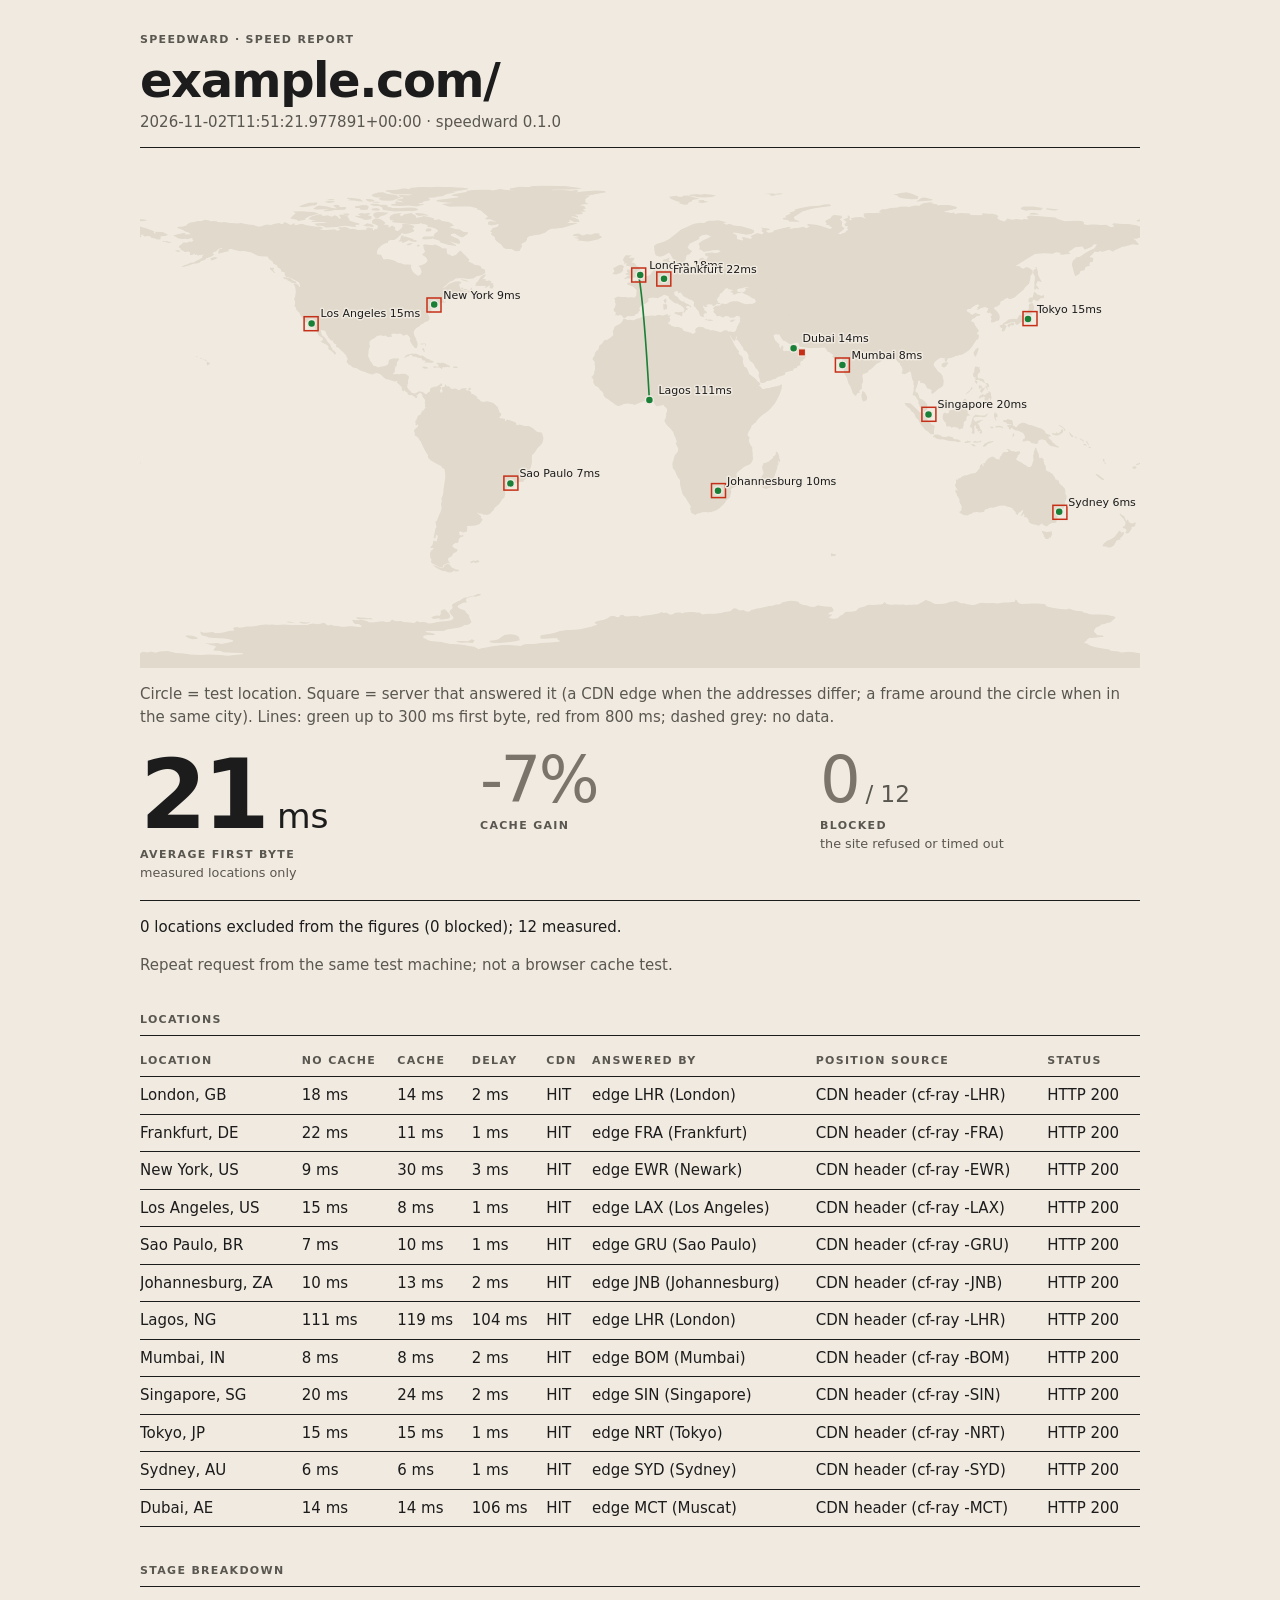
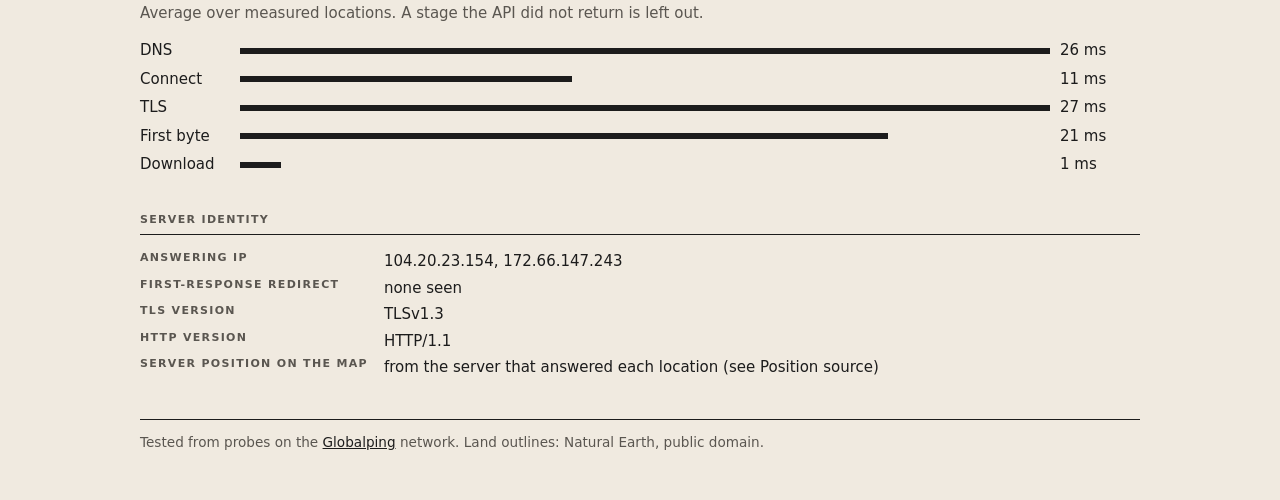
==== commit 69fce3b9: "docs: regenerate the demo report and refresh demo.md Rendered from the saved real scan (example.com," ====
--- a/docs/demo-report.html
+++ b/docs/demo-report.html
@@ -5,57 +5,75 @@
 <meta name="viewport" content="width=device-width, initial-scale=1">
 <title>Speed report: example.com/</title>
 <style>
-:root{--bg:#fff;--ink:#1f2933;--mute:#5f6b7a;--line:#d8dee6;--card:#f6f8fa;--bar:#2b5fd9;--warn:#b45309}
-@media (prefers-color-scheme:dark){:root{--bg:#0d1117;--ink:#e6e9ee;--mute:#9aa4b2;--line:#2b3340;--card:#161b22;--bar:#7aa2ff;--warn:#f0b429}}
-body{margin:0;background:var(--bg);color:var(--ink);font:15px/1.5 system-ui,sans-serif}
-main{max-width:1000px;margin:0 auto;padding:16px}
-h1{font-size:1.4rem;margin:0 0 4px}h2{font-size:1.1rem;margin:28px 0 8px}
-.mute{color:var(--mute)}.map svg{width:100%;height:auto;display:block;border-radius:8px}
-.tiles{display:grid;grid-template-columns:repeat(auto-fit,minmax(170px,1fr));gap:10px;margin:16px 0}
-.tile{background:var(--card);border:1px solid var(--line);border-radius:8px;padding:10px 12px}
-.tile b{display:block;font-size:1.4rem}.tile small{color:var(--mute)}
-table{border-collapse:collapse;width:100%}th,td{text-align:left;padding:6px 8px;border-bottom:1px solid var(--line)}
-tr.excluded{opacity:.6;font-style:italic}.scroll{overflow-x:auto}
-.bar{background:var(--bar);height:14px;border-radius:3px}.stage{display:grid;grid-template-columns:90px 1fr 80px;gap:8px;align-items:center;margin:4px 0}
+/* Same tokens as the web UI (paper, ink, hairlines); self-contained, no outside requests. */
+:root{--paper:#F0EAE0;--ink:#1C1C1C;--mute:#5A5650;--faint:#7A746B;--hair:#1C1C1C;--warn:#9A3B00;--err:#A3200F;--bar:#1C1C1C;color-scheme:light}
+@media (prefers-color-scheme:dark){:root:not([data-theme="light"]){--paper:#141414;--ink:#EDE8DF;--mute:#A39E95;--faint:#77736C;--hair:#EDE8DF;--warn:#F0A35E;--err:#FF8A7A;--bar:#EDE8DF;color-scheme:dark}}
+:root[data-theme="dark"]{--paper:#141414;--ink:#EDE8DF;--mute:#A39E95;--faint:#77736C;--hair:#EDE8DF;--warn:#F0A35E;--err:#FF8A7A;--bar:#EDE8DF;color-scheme:dark}
+*{box-sizing:border-box}
+html,body{background:var(--paper)}
+body{margin:0;color:var(--ink);font:15px/1.5 Inter,-apple-system,BlinkMacSystemFont,"Segoe UI",system-ui,sans-serif;font-variant-numeric:tabular-nums}
+main{max-width:1040px;margin:0 auto;padding:32px 20px 48px}
+header{border-bottom:1px solid var(--hair);padding-bottom:14px;margin-bottom:20px}
+.kicker,h2,.figure .cap,th,dt{font-size:11px;font-weight:600;letter-spacing:.12em;text-transform:uppercase;color:var(--mute)}
+h1{font-size:clamp(1.75rem,5vw,3rem);font-weight:800;letter-spacing:-.03em;line-height:1.05;margin:6px 0;overflow-wrap:anywhere}
+h2{margin:36px 0 10px;padding-bottom:6px;border-bottom:1px solid var(--hair)}
+h3{font-size:1rem;margin:18px 0 6px}
+a{color:var(--ink)}
+.mute{color:var(--mute)}.map svg{width:100%;height:auto;display:block}
+.figures{display:grid;grid-template-columns:repeat(auto-fit,minmax(200px,1fr));gap:20px;margin:24px 0 12px;padding-bottom:18px;border-bottom:1px solid var(--hair)}
+.figure{display:flex;flex-direction:column}
+.figure .num{order:1;font-size:clamp(2.5rem,7vw,4rem);font-weight:100;letter-spacing:-.04em;line-height:.9;color:var(--faint)}
+.figure:first-child .num{font-size:clamp(3.5rem,10vw,6rem);font-weight:800;color:var(--ink)}
+.figure .unit{font-size:.36em;font-weight:500;letter-spacing:0;color:var(--mute)}
+.figure:first-child .unit{color:var(--ink)}
+.figure .cap{order:2;margin-top:8px}.figure .note{order:3;font-size:.8rem;color:var(--mute)}
+table{border-collapse:collapse;width:100%}th,td{text-align:left;padding:7px 10px 7px 0;border-bottom:1px solid var(--hair);vertical-align:top}
+tr.excluded{color:var(--mute);font-style:italic}.scroll{overflow-x:auto}
+.bar{background:var(--bar);height:6px}.stage{display:grid;grid-template-columns:90px 1fr 80px;gap:10px;align-items:center;margin:6px 0}
+dl{display:grid;grid-template-columns:minmax(120px,max-content) 1fr;gap:4px 16px}dd{margin:0;overflow-wrap:anywhere}
 .flag{color:var(--warn);font-weight:600}
-footer{margin-top:32px;color:var(--mute);font-size:.85rem}
+td .note{font-size:.8rem;color:var(--mute)}.skipped{margin:6px 0 0;padding-left:1.2em}
+footer{margin-top:40px;padding-top:12px;border-top:1px solid var(--hair);color:var(--mute);font-size:.85rem}
 </style>
 </head>
 <body>
 <main>
 <header>
-<h1>Speed report: example.com/</h1>
-<div class="mute">2026-11-01T19:10:41.657388+00:00 &middot; speedward 0.1.0</div>
+<div class="kicker">speedward · speed report</div>
+<h1>example.com/</h1>
+<div class="mute">2026-11-02T11:51:21.977891+00:00 &middot; speedward 0.1.0</div>
 </header>
 
-<section class="map" aria-label="Map"><svg class="sw-map" viewBox="0 0 1000 500" role="img" aria-label="World map of response times from each test location"><style>.sw-map{--land:#d9dee5;--fast:#1a9850;--mid:#e0a100;--slow:#d73027;--off:#8a8f98;--ink:#1f2933;--bg:#f6f8fa;--pin:#2b5fd9}@media (prefers-color-scheme:dark){.sw-map{--land:#2e3640;--fast:#4cc38a;--mid:#f0b429;--slow:#ff6b61;--off:#7b838d;--ink:#e6e9ee;--bg:#161b22;--pin:#7aa2ff}}.sw-map text{fill:var(--ink);font-family:system-ui,sans-serif}</style><rect width="1000" height="500" fill="var(--bg)"/><g fill="var(--land)"><path d="M334.5,472.3L333.7,473.7L332.9,475L327.1,474.6L320.9,474.8L317.4,473.9L317.4,473.7L315.9,472.9L322.1,473L328.1,473.3L330.2,472.2L331.6,471.2L334.5,472.3Z"/><path d="M57.8,470.8L52.4,471.2L48.8,470.2L47.1,469.2L47,469.1L45.2,468.3L46.9,467.3L52.1,467.7L54.9,468.6L57,469.6L57.8,470.8Z"/><path d="M374.6,466.8L378,468L379.2,469.7L379.5,470.9L379.6,472.3L375.3,473.2L370.8,473.9L365.6,474.5L359.8,475.1L353.2,474.9L349.5,474L350,472.8L356,472.1L358.4,471.2L360.1,470L361.3,468.9L363,467.9L364.8,466.8L366.2,466.8L370.4,466.2L374.6,466.8Z"/><path d="M163.3,454.2L166.9,454.6L170.2,454.1L168.6,455.1L166,455.8L162.2,455.6L159.4,454.6L160,453.7L163.3,454.2Z"/><path d="M151.2,454.1L155.5,455.2L153.8,455.1L150.2,454.8L146.4,454.1L148.4,453.5L151.2,454.1Z"/><path d="M225.1,449.8L228.1,450.2L231.1,449.9L232.8,451.4L230.6,451.2L227.2,451.3L223.8,451.2L220,451.4L217.2,450.8L215.7,449.7L217.5,449.2L221,449.6L225.1,449.8Z"/><path d="M309.9,447.1L310.2,448.4L309.7,449.4L308.9,450.5L305.7,450.9L302.6,451.4L298.9,451.3L300.3,450.3L297,450.6L293.9,451L291.8,450.2L291.6,449.1L294.7,448L296.6,447.6L299.8,447.8L300.6,446.3L300.8,445.3L300.7,443.1L302.3,441.8L304.9,441.3L306.3,442.4L307,443.4L308.2,444.7L309.1,445.8L309.9,447.1Z"/><path d="M337.2,428.2L336,428.8L333.9,428.4L331.6,428.6L329.7,429.3L327.7,430L326.4,430.8L326,431.9L326.1,432.9L327.4,433.9L325.5,434.5L322.9,434.7L321.4,435.7L319.8,436.5L318,437.7L317.6,438.8L318.6,439.9L320,440.8L322.3,441.4L324.5,442.3L325.6,443.4L326.2,444.4L327,445.5L328.3,446.4L329.1,447.5L329.5,450L330.3,451.1L330.5,452.2L331.4,453.2L331,454.7L329.5,455.9L327.9,456.8L324.2,457.2L322.9,458.1L321.2,459.1L317.1,460.1L313.4,460.5L309.9,461.1L306.1,461.7L303.9,462.9L299.4,463L294.5,462.9L290.1,463.1L285.4,463.1L286.3,464.2L290.6,464.7L293.7,465.4L295.4,466.4L292.3,467.3L287.5,467L283.5,467.7L283.4,468.9L283.3,469.9L286.5,470.9L287.1,471.9L290.7,472.9L296.5,473.4L301.5,474.1L305.5,475L310.6,475.9L317.5,476.3L324.3,477.1L329,477.9L334.2,478.8L336.9,480.1L338.3,481.2L341.6,480.2L346.2,479.4L351.1,478.5L356.8,477.8L361.8,477L368.7,477L375.5,477.4L381.1,478L382.9,476.8L386.7,476L393.8,475.9L399.3,475.3L404.5,474.7L410.2,474.4L416.4,473.9L420.7,473.2L418.7,472.2L417.5,471.2L417.5,470.2L412.2,470.3L406.4,470.7L401,470.7L400.2,469.7L400.6,467.6L401.9,467L405.8,466.4L410.5,465.7L413.9,464.9L417.3,464.1L419.8,463L423.6,462.5L427.3,462.1L429.2,461.9L433.5,461.8L437.6,461.4L441,460.9L444.4,460.2L447.5,459.6L451.3,458.7L453.8,457.8L456.4,456.9L457.2,455.9L454.3,455.2L455.2,454.1L457.1,453.2L460,452.6L463,452L465.9,451.1L468,450L469.4,448.7L471.4,448L474.7,448.1L476.1,449L479.4,449.2L479.5,448.1L480.9,447L483.9,447.3L484.6,448.3L487.9,448.5L491.5,448L495,447.7L498.2,447.9L499.4,449L502.4,448.1L505.2,447.6L508.4,447.2L511.5,446.8L514.3,446.2L517.4,445.7L519.8,445.1L521.5,444.1L523.6,444.9L526.5,444.5L528.5,445.8L530,446.8L533.2,446.2L534.5,445.1L537.3,444.4L540.9,444.5L542,445.6L544.3,444.5L547.3,444.2L550.6,444.1L553.5,444.1L556.6,444.5L559.6,444.6L560.9,445.6L562.7,446.4L565.7,445.9L569,445.8L572.2,445.8L575.3,445.7L578,445.3L581,445L583.4,444.3L586,443.8L588.9,443.5L591,442.7L592.5,441.2L594.1,440.3L597,440.7L598.1,441.7L600.5,442.4L603.3,442.1L605.3,443.1L607.4,443.8L610.2,443.2L611.2,442L613.7,441.5L616.6,440.6L619.3,440.2L622.5,439.6L624.7,439L627,438.4L629.2,437.8L631.8,438.1L634.3,437.1L636.1,436.4L638.7,436.4L641,435.8L641.5,434.8L643.9,434L646.2,433.5L648.9,433L651.5,432.8L653.9,433L656.5,433.3L658.8,434L659,435.2L661.5,436.1L663.2,436.9L666.5,437.2L668.3,438L670.6,438.8L673.3,438.9L675.5,438.4L677.9,437.2L680.5,437.8L683.3,438.2L685.9,438.5L688.6,438.7L691.4,438.7L693.6,441.6L693.5,442.3L693.2,443.6L690.5,444.3L688.4,445.3L688.7,446.4L691.9,446.3L691.5,447.4L690.1,448.4L688.7,449.6L690.9,450.5L694.1,450.7L697.3,450.2L698.8,449.2L699.7,448.1L701.3,447.3L703,446.4L703.7,445.5L705.2,444.1L706.9,443.8L710.1,443.7L712.9,443.4L715.7,443L717,441.9L717.9,440.8L719.8,439.8L722.5,439.1L724.8,438.5L726.3,437.6L727.9,437.1L729.9,436.7L732.7,437L735.2,436.7L737.9,436.4L741,436.5L743,435.8L744.4,433.9L745.4,434.7L746.7,436L749.1,436.5L751.8,436.7L754.4,436.4L757.2,436.6L759.9,436.7L761.6,436.4L763.9,436.6L766.1,437.2L768.6,436.8L771.6,436.8L774.1,436.4L777,436.8L778.8,435.9L780.3,435L782.2,434.2L785.6,432.1L787.4,432.5L789.6,433.3L791.4,434.2L794.9,435.9L797.7,436L800.2,436L803.2,435.7L806.2,435.3L808.5,434.5L810.4,433.7L813.5,433.6L815.6,433L817.7,433.5L819.2,434.4L821.1,435.3L824.2,435.2L826.1,435.9L829.4,436.6L832.9,436.9L835.8,436.6L837.9,435.8L839.8,434.9L842.3,434.7L844.8,435.1L847.7,435.3L850.3,434.9L852.8,434.9L855.2,435.2L857.8,435.4L860.3,435L863.3,434.5L866.1,434.4L869.3,434.4L871.8,434.1L874.3,433.9L875.1,432.6L875.2,431.4L876.9,432.2L877.4,433.4L878.4,434.6L879.5,435.5L881.8,436L885,435.8L888.6,435.8L891.1,435.6L894.8,435.6L897.4,435.5L901,435.7L904.1,435.9L906.1,436.7L905.6,437.8L907.4,438.6L910.3,439.3L913.4,440L917,440.4L920.8,440.9L923.6,441.3L926.8,441.4L928.6,440.4L931,441.2L933.1,442.1L935.6,442.7L939,443L942.2,443.3L943.5,444.4L946.7,445.1L948.8,446.1L951.9,446.5L955.1,446.4L958.1,446.6L961.4,446.5L964.7,446.8L967.8,447.1L970.7,447.8L973.6,448.3L975.6,449.2L975.2,450.2L973.8,451.2L972.5,452.5L971.5,453.5L970.2,454.6L966.6,455L965,456L961.4,456.6L960.1,457.7L958.2,458.7L956.2,459.6L955.1,460.8L954.4,461.8L954.1,463L954.1,464.1L955.7,465.2L956.3,466.2L957.6,467.2L962.8,467.6L963.9,468.8L958.9,469.2L954.6,469.8L949.4,469.9L947,471.5L946.5,472.8L945.3,473.8L943.9,474.8L947.6,475.8L949,476.9L951.4,478L954.7,478.9L958.6,479.7L962.8,480.6L969.2,481.5L970.6,482.8L978.6,483.4L979.1,483.7L981.2,484.5L988.8,483.8L995.2,484.6L1000,485.3L1000,500L0,500L0,485.3L0.2,485.3L2.6,483.7L7.6,484.6L7.9,484.5L8.7,484.3L9.7,484L10.5,483.7L10.9,483.6L11.3,483.6L11.6,483.7L15.6,484.8L19.1,483.7L19.8,483.5L27.9,483L30.6,483.7L31.9,484L36,484.9L43.9,485.6L50.2,486.5L60.9,487.1L68.9,486.4L80.7,486.9L87.4,487.8L94.8,487L102.5,486.2L103.1,484.9L92.1,484.8L83.2,484.2L80.8,483.1L73.4,482.5L73.9,481.2L74.9,480.1L75.9,479L75.4,477.9L70.8,477.1L68.6,476.2L64.3,475.3L71.1,475.4L77.5,475L81.5,475.9L86.5,475.1L91.1,474.1L93.3,473.2L92.3,472L88.7,471.3L84.6,470.4L78.9,470.3L73.9,469.9L68.5,469.6L66.7,468.6L63.1,467.7L61,466.7L60.1,463.6L61.5,463.9L64,464.7L68.5,464.5L72.9,464.1L75.2,465.3L79.6,465L83.3,464.4L86.8,463.6L90,462.7L94.2,462.4L94,461.4L93.1,460.4L93.9,459.4L97.5,458.9L99.1,459.8L103.3,459.3L106.6,458.6L110.5,458.5L114.3,458.2L118,457.6L121,457L124.4,456.4L126.6,456.6L128.5,456.8L132.6,456.4L136.3,456.9L140.1,456.8L143.8,456.5L147.5,456.7L151.7,457L155.5,456.9L159.5,456.9L163.7,457L167.5,456.9L170.3,456.1L173.7,455.6L177.2,456.2L180.5,455.7L183.5,454.8L185.3,455.6L186.3,456.6L188.1,457.5L190.9,456.7L194.3,457.8L198,458.1L201.2,458.8L205.1,458.7L208.7,458.2L212.9,458.3L216.6,458.7L220.4,459.2L221.9,458L220.1,457L218.7,456.1L215.2,455.9L213.6,454.8L213,453.8L212,451.7L214.1,452.1L217.8,452.3L221.4,452.1L224.6,452.5L227.4,453.3L228.6,454.3L232.4,454.5L236,454.1L239.8,453.6L243.2,453.2L246.1,453.9L249.8,453.7L252.1,451.6L254.4,452.8L257.6,453.3L261.1,453L263.4,454.1L267,454.2L270.4,454.5L273.7,455.1L275.9,454.1L277,453.1L279.7,454.2L283.5,453.9L286.4,454.5L288.3,455.5L292,455.2L294.9,454.6L297.7,453.9L301.1,453.5L305,453.2L308.5,452.8L311.2,452.2L312.9,451.3L313.5,450.1L313.2,449L312.3,447.9L311.3,446.8L310.5,445.7L309.8,444.7L309.6,443.7L309.9,442.6L311.2,441.5L312.3,440.4L312.7,439.3L312.2,438.1L311.8,437L313.2,435.8L314.7,435L316.5,433.9L318.4,433L320.6,432.2L321.7,431L323.3,430.3L325,429.6L327.7,429.4L329.4,428.5L331.4,428L333.6,427.7L335.7,426.9L337.2,426.1L339.4,425.8L341,426.5L340,427.4L337.2,428.2Z"/><path d="M311.8,399.6L315.4,401.2L319.3,401.9L318.1,403.3L315.4,403.5L314,402.5L313.1,403.6L310.7,404.5L307.7,404.2L305.7,403.3L302.8,402.9L299.3,401.4L296.4,399.9L292.6,396.8L294.9,397.4L298.8,399.2L302.5,400.2L303.9,398.9L304.8,397L307.4,395.9L309.3,396.2L310.4,397.5L311.8,399.6Z"/><path d="M337.4,391.9L339.6,393.2L338.8,394.2L335,395L333.8,394L331.4,395.3L330,394L333.3,392.4L335.7,393.1L337.4,391.9Z"/><path d="M695.2,388.1L691,388.3L690.9,386.8L691.3,385.6L691.5,385.1L693.3,385.9L695.9,386.3L696,386.8L695.2,388.1Z"/><path d="M903.9,363.3L906.6,364.3L908.1,363.9L910.2,363.4L911.9,363.5L912.1,366.8L911.2,367.8L910.9,370L909.9,369.3L908,371.2L907.4,371.1L905.7,371L904,368.6L903.6,366.8L902,364.3L902.1,363.1L903.9,363.3Z"/><path d="M980.6,363.7L981.2,364.8L983.2,363.7L984,364.9L984,366L983,367.3L981.2,369.4L979.8,370.5L980.8,371.8L978.6,371.8L976.3,372.9L975.5,374.7L973.9,377.5L971.8,378.8L970.4,379.6L967.8,379.5L966,378.6L963,378.4L962.5,377.4L964,375.3L967.5,372.6L969.3,372L971.3,371L973.7,369.5L975.3,368.1L976.6,366L977.6,365.3L978,363.8L980,362.5L980.6,363.7Z"/><path d="M985,350.4L987,353.4L987.1,351.5L988.4,352.2L988.8,354.3L991,355.2L992.9,355.4L994.5,354.4L995.9,354.7L995.2,357.2L994.4,358.8L992.2,358.7L991.5,359.6L991.8,360.8L991.3,361.3L990.3,362.8L988.9,364.7L986.8,365.8L986.3,365.1L985.1,364.7L986.7,362.4L985.8,360.9L982.8,359.7L982.9,358.7L984.9,357.8L985.4,355.6L985.3,353.8L984.1,352L984.2,351.5L982.9,350.3L980.7,347.9L979.5,345.9L980.6,345.7L982.1,347.2L984.2,348L985,350.4Z"/><path d="M964.2,311.6L963.2,312.2L961.6,311.5L959.7,310.2L957.9,308.7L956,306.8L955.6,305.8L956.8,305.9L958.4,306.8L959.6,307.8L960.5,308.6L962.8,310.3L964.2,311.6Z"/><path d="M995.5,298.2L996.4,299L996,300.4L994.3,300.8L992.7,300.5L992.5,299.2L993.5,298.3L994.8,298.6L995.5,298.2Z"/><path d="M998.2,296.7L996.5,297.3L996.1,296.2L997.5,295.6L998.4,295.5L1000,294.6L1000,296L998.2,296.7Z"/><path d="M0.2,295.8L0,296L0,294.6L0.6,294.5L0.2,295.8Z"/><path d="M966.2,295.7L965.3,296.1L964.4,294.9L964.5,294.1L966.2,295.7Z"/><path d="M964.2,291.5L964.6,293.7L963.9,293.4L963.3,293.5L962.9,292.8L962.9,290.6L964.2,291.5Z"/><path d="M639,287.7L639.5,291L640.2,292.3L639.9,293.6L639.4,294.4L638.5,292.8L638,293.6L638.5,295.7L638.3,296.9L637.5,297.5L637.3,299.9L636.2,303.1L634.9,306.9L633.1,312.2L632.1,316.1L630.8,319.3L628.6,319.9L626.1,321.1L624.5,320.4L622.3,319.4L621.6,317.9L621.4,315.5L620.4,313.3L620.2,311.3L620.6,309.3L621.9,308.8L621.9,307.9L623.3,305.8L623.5,304L622.9,302.7L622.3,300.9L622.1,298.4L623.1,296.8L623.5,295L624.8,294.9L626.4,294.4L627.4,293.9L628.6,293.8L630.2,292.3L632.5,290.5L633.3,289.1L633,288L634.1,288.3L635.7,286.4L635.7,284.7L636.7,283.4L637.6,284.6L638.4,285.8L639,287.7Z"/><path d="M898.8,288.2L899.8,290.4L901.6,289.4L902.5,290.5L903.8,291.6L903.5,292.9L904.1,295.2L904.5,296.6L905.2,297L906,299.3L905.7,300.8L906.6,302.7L909.6,304.1L911.6,305.4L913.5,306.6L913.1,307.3L914.7,309.1L915.8,312.1L916.9,311.5L918,312.7L918.7,312.2L919.2,315.2L921.1,316.9L922.4,317.9L924.6,320.2L925.4,322.4L925.4,324L925.3,325.7L926.6,328.1L926.4,330.5L925.9,331.8L925.2,334.3L925.2,335.9L924.7,337.9L923.5,340.4L921.4,341.8L920.4,343.9L919.5,345.3L918.7,347.7L917.6,349.1L916.9,351.2L916.5,353.1L916.7,354L915.1,354.9L912,355L909.4,356.2L908.1,357.2L906.4,358.4L904.1,357.2L902.4,356.7L902.9,355.3L901.3,355.8L898.9,357.8L896.5,357.1L894.9,356.6L893.4,356.4L890.7,355.6L888.9,353.9L888.4,351.8L887.7,350.4L886.3,349.3L883.7,348.9L884.6,347.6L883.9,345.5L882.6,347.4L880.1,347.9L881.5,346.4L882,344.8L883,343.4L882.8,341.4L880.5,343.8L878.8,344.7L877.7,346.9L875.6,345.8L875.7,344.3L873.9,342.3L872.5,341.2L873,340.6L869.4,338.9L867.5,338.8L864.8,337.5L859.8,337.8L856.2,338.7L853.1,339.7L850.4,339.5L847.5,340.9L845.1,341.6L844.5,343L843.5,344.1L841.1,344.2L839.4,344.5L836.9,343.9L834.9,344.3L833,344.4L831.4,345.9L830.6,345.7L829.2,346.5L827.8,347.4L825.8,347.3L824,347.3L821,345.5L819.5,345L819.6,343.4L821,343L821.4,342.4L821.3,341.4L821.7,339.5L821.4,337.8L819.9,335L819.4,333.4L819.6,331.8L818.4,330L818.4,329.2L817.1,328.1L816.8,325.9L815.2,323.7L814.8,322.5L816.1,323.7L815.1,321.2L816.5,322L817.3,323.1L817.3,321.6L815.9,319.4L815.6,318.6L815,317.7L815.3,316.1L815.9,315.4L816.2,314.1L815.9,312.4L817.1,310.4L817.3,312.5L818.5,310.6L820.7,309.7L822.1,308.5L824.2,307.5L825.5,307.3L826.2,307.6L828.4,306.6L830.1,306.3L830.5,305.7L831.3,305.4L832.8,305.5L835.7,304.7L837.2,303.4L837.9,302L839.6,300.5L839.7,299.4L839.8,297.9L841.7,295.6L842.9,298L844.1,297.4L843.1,296.1L843.9,294.8L845.2,295.4L845.5,293.2L847,291.9L847.7,290.8L849.1,290.3L849.1,289.5L850.3,289.9L850.4,289.2L851.6,288.8L853,288.4L855,289.7L856.6,291.3L858.3,291.3L860.1,291.6L859.5,290.1L860.8,287.8L862.1,287.1L861.6,286.4L862.8,284.8L864.5,283.8L865.9,284.2L868.3,283.7L868.2,282.2L866.2,281.3L867.7,280.9L869.5,281.6L871,282.7L873.3,283.5L874.1,283.2L875.8,284L877.5,283.2L878.5,283.5L879.1,282.9L880.4,284.3L879.7,285.8L878.6,286.9L877.7,287L878,288.1L877.2,289.5L876.2,290.9L876.4,291.7L878.6,293.2L880.7,294.1L882.2,295L884.2,296.7L885,296.7L886.4,297.4L886.8,298.3L889.5,299.2L891.3,298.2L891.9,296.8L892.4,295.5L892.8,294L893.6,291.8L893.2,290.4L893.4,289.6L893.1,288.1L893.5,286L894,285.4L893.6,284.5L894.2,283L894.8,281.5L894.8,280.7L895.9,279.6L896.7,281L896.9,282.7L897.5,283.1L897.7,284.2L898.7,285.7L898.9,287.2L898.8,288.2Z"/><path d="M950.3,279.1L951.1,280.1L949.2,280.1L948.1,278.3L949.8,279L950.3,279.1Z"/><path d="M835.3,278.4L834.2,278.5L830.5,276.5L833.1,276L834.5,276.8L835.5,277.7L835.3,278.4Z"/><path d="M946.8,277.4L945.7,277.5L944,277.2L943.4,276.8L943.6,275.7L945.5,276.1L946.4,276.7L946.8,277.4Z"/><path d="M949.1,276.7L948.7,277.2L946.6,274.8L946.1,273.1L947,273.1L948,275.3L949.1,276.7Z"/><path d="M845.7,278.2L843.3,278.8L842.9,278.4L843.2,277.5L844.4,275.8L847.1,274.7L847.5,274L849.9,273.4L851.8,273.3L852.7,273L853.7,273.3L852.7,274.1L849.8,275.3L847.5,276.1L845.7,278.2Z"/><path d="M827.5,272.5L828.5,273.2L830.2,273L830.9,274.2L827.7,274.7L825.8,275.1L824.3,275.1L825.2,273.5L826.8,273.5L827.5,272.5Z"/><path d="M841.4,272.5L841,274L836.8,274.8L833.1,274.5L833.1,273.5L835.3,272.9L837.1,273.7L838.9,273.5L841.4,272.5Z"/><path d="M944.1,273.2L944.2,273.7L942,272.5L940.5,271.5L939.5,270.6L939.9,270.3L941.2,271L943.4,272.3L944.1,273.2Z"/><path d="M937.6,270.4L937.1,270.6L935.8,269.9L934.7,268.8L934.8,268.3L936.5,269.5L937.6,270.4Z"/><path d="M801.7,268.8L807.1,269.1L807.7,268L812.8,269.3L813.8,271.1L818,271.6L821.4,273.3L818.2,274.3L815.2,273.2L812.7,273.3L809.8,273.1L807.2,272.6L804,271.5L801.9,271.2L800.8,271.6L795.7,270.4L795.2,269.2L792.7,269L794.6,266.4L798,266.5L800.2,267.6L801.4,267.8L801.7,268.8Z"/><path d="M874.2,267.3L872.8,269.2L872.5,267.1L873,266.1L873.6,265.1L874.2,265.9L874.2,267.3Z"/><path d="M933,268.9L932.2,269.2L931,268.2L929.8,266.4L929.2,264.3L929.6,264L929.9,264.8L930.7,265.5L932.1,267.2L933.4,268.2L933,268.9Z"/><path d="M922.2,265.2L920.7,265.4L920.3,266.2L918.8,266.9L917.3,267.5L915.9,267.5L913.6,266.7L912,266L912.2,265.1L914.7,265.5L916.2,265.3L916.7,264L917.1,263.9L917.3,265.4L918.9,265.2L919.7,264.2L921.2,263.2L920.9,261.6L922.6,261.5L923.2,262L923.1,263.5L922.2,265.2Z"/><path d="M853.5,259.6L852.4,260.5L850.5,260L850,258.8L852.8,258.7L853.5,259.6Z"/><path d="M862.4,258.6L863.4,260.7L861.1,259.6L858.8,259.3L857.2,259.5L855.3,259.4L855.9,257.9L859.4,257.8L862.4,258.6Z"/><path d="M925.4,262.5L924.5,263.2L924,261.6L923.4,260.5L922.1,259.6L920.5,258.4L918.5,257.6L919.3,256.9L920.8,257.7L921.7,258.3L922.9,259L924,260.2L925.1,261.1L925.4,262.5Z"/><path d="M872.6,253.2L873.4,257.7L876.3,259.4L878.6,256.4L881.8,254.7L884.2,254.7L886.6,255.7L888.7,256.7L891.7,257.2L896.5,259.1L901.6,260.7L903.5,262.1L905.1,263.5L905.5,265.2L910.1,266.9L910.8,268.4L908.3,268.7L908.9,270.5L911.3,272.3L913.2,275.3L914.7,275.2L914.6,276.4L916.8,276.9L915.9,277.4L918.9,278.6L918.6,279.4L916.7,279.6L916.1,278.9L913.7,278.6L910.9,278.1L908.7,276.4L907.1,274.8L905.7,272.4L902.1,271.2L899.7,272L898,272.9L898.4,275L896.2,275.9L894.6,275.4L891.8,275.3L889.3,273L886.5,272.5L885.8,273.3L882.3,273.4L883.4,271.1L885.2,270.3L884.5,267.3L883.1,265L877.7,262.6L875.5,262.4L871.3,259.8L870.5,261.2L869.4,261.4L868.8,260.4L868.8,259.2L866.6,257.8L869.6,256.8L871.6,256.9L871.4,256.2L867.3,256.1L866.2,254.5L863.7,254L862.6,252.6L866.3,251.9L867.7,251L872.2,252.2L872.6,253.2Z"/><path d="M847.9,246.1L845.7,248.8L843.6,249.3L840.9,248.8L836.3,248.9L833.8,249.3L833.4,251.4L835.9,253.9L837.4,252.7L842.6,251.7L842.4,253L841.2,252.6L840,254.2L837.5,255.3L840.2,258.9L839.6,259.8L842.1,263L842.1,264.8L840.6,265.7L839.5,264.7L840.9,262.4L838.2,263.5L837.5,262.7L837.8,261.6L835.8,260L836,257.3L834.2,258.1L834.4,261.4L834.5,265.4L832.8,265.8L831.6,264.9L832.4,262.4L831.9,259.7L830.8,259.7L829.9,257.8L831.1,256L831.5,253.8L832.8,249.6L833.4,248.4L835.8,246.4L838,247.2L841.5,247.6L844.7,247.5L847.4,245.4L847.9,246.1Z"/><path d="M857.5,246.9L857.3,249.3L855.9,249L855.5,250.7L856.6,252.2L855.8,252.5L854.7,250.7L853.9,247.2L854.4,245L855.4,244L855.6,245.5L857.2,245.7L857.5,246.9Z"/><path d="M793.9,266.3L790.9,266.3L788.5,264L785,261.7L783.8,260L781.7,257.8L780.3,255.7L778.2,251.8L775.7,249.5L774.9,247.1L773.9,244.9L771.4,243.2L769.9,240.8L767.8,239.3L764.9,236.2L764.7,234.8L766.5,234.9L770.8,235.4L773.2,238.1L775.4,240L776.9,241.2L779.6,244.2L782.4,244.2L784.7,246.1L786.3,248.4L788.4,249.7L787.3,252L788.9,252.9L789.9,253L790.4,255L791.4,256.5L793.4,256.7L794.7,258.5L794,262L793.9,266.3Z"/><path d="M827.4,244.9L830.5,247.5L827.3,247.8L826.3,249.7L826.4,252.2L823.8,254.1L823.7,256.9L822.6,261.1L822.2,260.2L819.1,261.4L818,259.7L816,259.6L814.6,258.7L811.3,259.7L810.3,258.3L808.5,258.5L806.2,258.2L805.8,254.4L804.4,253.7L803,251.3L802.6,248.8L803,246.3L804.6,244.4L806.7,245.4L808.8,244.9L809.4,242.5L810.5,242L813.9,241.4L815.9,239.2L817.2,237.4L818.3,236.4L820.7,234.9L822.8,232.9L824.2,230.8L825.4,230.8L826.8,232.2L826.9,233.4L828.7,234.1L831.1,235L830.9,236.1L829,236.2L829.5,237.6L827.5,238.5L825.9,241L827.9,243.6L827.4,244.9Z"/><path d="M851,226.6L851.3,228.5L851.5,230L850.5,232.6L849.5,229.7L848.2,231.1L849.1,233.2L848.3,234.5L845.1,232.9L844.3,230.9L845.1,229.6L843.4,228.2L842.5,229.4L841.2,229.3L839.1,230.8L838.7,230L839.8,227.7L841.5,226.9L843,225.9L844,227.1L846.1,226.3L846.6,225.1L848.5,225L848.4,222.9L850.6,224.2L850.9,225.6L851,226.6Z"/><path d="M725.6,232.8L723.2,233.4L721.9,231.2L721.4,227.2L722.6,222.7L724.6,224.3L725.8,226.2L727.2,229.1L726.8,232L725.6,232.8Z"/><path d="M330.7,221.9L328.4,222.2L327.9,222L328.7,221.2L328.7,220.1L330.3,219.8L330.8,219.8L330.7,221.9Z"/><path d="M844.4,221.4L843.4,222.4L842.5,224.1L841.7,224.9L839.9,223L840.5,222.3L841.2,221.5L841.5,219.8L843.1,219.6L842.6,221.5L844.7,218.8L844.4,221.4Z"/><path d="M829.2,224.1L825.5,226.8L826.8,224.8L828.9,223.1L830.5,221.2L832,218.4L832.5,220.7L830.6,222.2L829.2,224.1Z"/><path d="M838.6,217L840.2,217.8L842,217.8L841.9,219L840.7,220.2L838.9,221L838.8,219.7L839,218.3L838.6,217Z"/><path d="M848.6,216.2L849.4,219.3L847.3,218.6L847.3,219.5L848,221.2L846.7,221.8L846.6,219.9L845.7,219.8L845.3,218.1L846.9,218.3L846.9,217.2L845.2,215.1L847.9,215.2L848.6,216.2Z"/><path d="M837.6,213.7L836.8,216.1L835.6,214.7L834.2,212.6L836.6,212.7L837.6,213.7Z"/><path d="M837,198.6L838.7,199.4L839.6,198.7L839.8,199.4L839.4,200.5L840.3,202.5L839.6,204.8L838,205.7L837.5,208L838.1,210.2L839.6,210.5L840.8,210.2L844.3,211.7L844,213.2L844.9,213.9L844.7,215.2L842.5,213.8L841.5,212.4L840.8,213.4L839,211.7L836.5,212.1L835.1,211.5L835.2,210.4L836.1,209.7L835.3,209L834.9,210L833.5,208.4L833.1,207.2L833,204.5L834.1,205.5L834.4,201.1L835.3,198.6L837,198.6Z"/><path d="M317.8,199.4L317.1,200.1L315,200.1L313.4,200.1L313.2,199L313.6,198.6L315.9,198.6L317.3,198.8L317.8,199.4Z"/><path d="M286.4,200.4L285.5,200.8L284,200.4L282.4,199.4L282.7,198.7L283.9,198.5L284.5,198.6L286.4,198.9L287.9,199.6L288.3,200.3L286.4,200.4Z"/><path d="M298.4,194.8L300.8,195.2L301.1,194.8L303.3,194.8L305,195.5L305.7,195.4L306.2,196.4L307.7,196.4L307.6,197.2L308.9,197.3L310.2,198.3L309.2,199.4L307.9,198.8L306.6,198.9L305.7,198.8L305.2,199.3L304.1,199.5L303.7,198.8L302.8,199.2L301.7,201.1L301,200.7L300.8,199.9L299,199.4L297.7,199.6L296,199.4L294.7,199.9L293.2,199L293.4,198.2L296,198.5L298.1,198.8L299.1,198.1L297.8,196.9L297.8,195.9L296.1,195.4L296.7,194.7L298.4,194.8Z"/><path d="M806.5,198.1L804.1,199.5L801.8,198.6L801.7,196.2L803.1,194.9L806.1,194.2L807.7,194.2L808.4,195.3L807.1,196.5L806.5,198.1Z"/><path d="M67.9,197L67.5,197.5L66.8,197.1L66.9,196.3L66.5,195.3L66.6,195L67.1,194.5L66.9,194L67.1,193.7L67.3,193.8L68.3,194.2L68.8,194.5L69.3,194.8L70,195.8L69.9,196L68.8,196.6L67.9,197Z"/><path d="M66.4,192.7L65.5,192.9L65,192.3L64.7,192L64.7,191.9L65,191.6L66,191.9L66.7,192.3L66.4,192.7Z"/><path d="M64.6,191.2L64.5,191.5L63,191.4L63.2,191.1L64.6,191.2Z"/><path d="M62.1,190.8L61.9,190.9L61.7,190.9L60.8,190.8L60.4,190.2L60.3,190.1L61,189.7L61.3,189.9L62.1,190.8Z"/><path d="M57.4,188.9L57,189.2L56.1,188.7L56.3,188.5L56.7,188.2L57.3,188.3L57.4,188.9Z"/><path d="M278.7,186.8L279.8,187.8L282.4,187.5L283.4,188.1L285.7,189.8L287.4,191.1L288.3,191.1L290,191.6L289.8,192.4L291.9,192.5L293.9,193.7L293.6,194.3L291.8,194.7L289.9,194.8L288,194.6L284,194.8L285.9,193.3L284.7,192.6L283,192.4L282,191.6L281.3,190L279.8,190.1L277.2,189.4L276.3,188.8L272.7,188.4L271.8,187.8L272.8,187.1L270.1,187L268.1,188.4L266.9,188.5L266.5,189.1L265.1,189.4L264,189.2L265.4,188.3L266,187.3L267.3,186.7L268.7,186.2L270.8,185.9L271.5,185.6L273.9,185.8L276.1,185.8L278.7,186.8Z"/><path d="M284.6,184L283.9,184.1L283.2,182.5L282.2,181.7L282.8,180L283.6,180.1L284.6,182.4L284.6,184Z"/><path d="M836.6,186.7L835.4,189L833.9,186.6L833.6,184.6L835.3,181.8L837.5,179.7L838.8,180.6L838.3,182.2L836.6,186.7Z"/><path d="M283.8,176.2L280.8,176.6L280.6,175.6L281.9,175.4L283.8,175.4L283.8,176.2Z"/><path d="M286.1,176.1L285.6,178.1L285.1,177.8L285.2,176.3L283.9,175.2L283.9,174.9L286.1,176.1Z"/><path d="M874,155.1L874.4,156.1L872.8,157.8L871.6,156.9L870.2,157.5L869.5,159.2L867.7,158.4L867.7,157L869.2,155.4L870.8,155.7L872,154.5L874,155.1Z"/><path d="M596,150.9L594.2,152.1L594.4,152.6L594.5,152.8L591.6,154L590.3,153.6L589.6,152.5L590.9,152.4L591.1,152.4L591.5,151.7L593.5,151.7L596,150.9Z"/><path d="M565.8,150.8L567.4,151.8L569.5,151.6L571.6,151.8L571.5,152.3L573,151.9L572.7,152.8L568.7,153L568.7,152.5L565.3,152L565.8,150.8Z"/><path d="M543.1,143.8L542.1,146L542.5,146.8L541.9,148.3L539.8,147.2L538.4,146.9L534.5,145.5L534.9,144.1L538.2,144.3L541,144L543.1,143.8Z"/><path d="M525.6,135.5L527.2,137.5L526.9,141.2L525.6,141L524.5,141.9L523.4,141.2L523.3,137.8L522.7,136.2L524.2,136.4L525.6,135.5Z"/><path d="M891.6,146.8L890.6,149L891,150.4L889.6,152.4L886,153.7L881.2,153.9L877.2,157L875.3,156L875.2,153.9L870.4,154.5L867.1,155.8L863.9,155.9L866.7,157.9L864.8,162.6L863,163.8L861.7,162.7L862.4,160.2L860.6,159.4L859.5,157.5L862.1,156.7L863.6,154.9L866.3,153.5L868.4,151.6L873.9,150.7L876.9,151.3L879.8,146.4L881.6,147.7L885.7,144.9L887.3,143.8L889,140.4L888.6,137.3L889.7,135.6L892.7,135.1L894.2,138.9L894.1,141.2L891.6,144L891.6,146.8Z"/><path d="M526.6,132.9L525.6,135.1L524.4,134.5L523.7,132.6L524.3,131.6L526.1,130.5L526.6,132.9Z"/><path d="M899.8,127.3L901.7,127.9L903.7,126.7L904.3,129.8L900.2,130.6L897.7,133.3L893.4,131.4L891.9,134.5L888.8,134.5L888.4,131.8L889.8,129.6L892.7,129.5L893.5,125.6L894.4,123.5L897.6,126.4L899.8,127.3Z"/><path d="M323.2,120.7L325.2,121.1L327.7,121L326.4,122.1L325.3,122.3L321.8,121.1L321.1,120.2L322.2,119.3L323.2,120.7Z"/><path d="M328.3,113.6L327,113.6L323.4,112.8L320.8,111.5L321.7,111.2L325.4,111.9L328.2,113.1L328.3,113.6Z"/><path d="M156.9,115.2L155.5,115.6L151,114.4L150.1,113.4L147.6,112.4L147.1,111.6L144.3,111.1L143.2,109.6L143.4,109L146.4,109.6L148.1,110L150.7,110.3L151.6,111.2L153,112.6L155.8,113.7L156.9,115.2Z"/><path d="M344.1,109.2L342.2,111.6L344,110.7L345.9,111.3L344.9,112.3L347.4,113L348.7,112.3L351.5,113.2L350.6,115.2L352.5,114.8L352.9,116.2L353.8,118L352.6,120.4L351.3,120.5L349.5,120L350.1,117.7L349.3,117.4L346.1,119.8L344.5,119.7L346.4,118.4L343.7,117.7L340.8,117.9L335.4,117.8L334.9,116.9L336.7,116L335.5,115.2L337.8,113.5L340.7,109.1L342.4,107.5L344.8,106.6L346.1,106.7L345.6,107.5L344.1,109.2Z"/><path d="M131.4,99.9L134,99.7L133.2,102.8L135.6,105.1L134.5,105L132.8,103.8L131.8,102.5L130.4,101.6L129.9,100.4L130.1,99.5L131.4,99.9Z"/><path d="M899,109L901.8,114L897.7,113L896,117.1L898.7,119.9L898.6,121.8L896.5,120.2L894.7,122.3L894.2,120L894.5,117.3L894.2,114.3L894.8,112.2L894.9,108.5L893.3,105.7L893.6,101.9L896.1,100.7L895,99.4L896.3,99L897,100.8L897.9,103.5L897.9,106.2L899,109Z"/><path d="M481.1,104.8L476.2,106.5L472.3,106.1L474.5,103.2L473.1,100.3L476.9,98.2L479,96.9L481.3,96.7L484.3,98.5L482.8,100.4L483.2,102.4L481.1,104.8Z"/><path d="M535.3,95.5L533.6,97.8L530.7,96.2L530.3,95.1L534.4,94.1L535.3,95.5Z"/><path d="M75,91.3L72.2,92.4L70.8,91.7L70.4,90.4L72.9,89.4L74.4,89L76.2,89.2L77.4,90L75,91.3Z"/><path d="M491.7,87.1L488.7,90.1L491.5,89.7L494.6,89.8L493.8,92L491.3,94.5L494.2,94.7L496.9,98.3L498.8,98.7L500.5,101.9L501.3,103L504.7,103.5L504.3,105.3L502.9,106.1L504,107.5L501.5,109L497.8,109L493.1,109.7L491.8,109.2L490,110.5L487.4,110.2L485.4,111.2L484,110.7L488,107.7L490.5,107.1L486.2,106.7L485.4,105.6L488.3,104.7L486.7,103.2L487.3,101.4L491.4,101.7L491.8,100L489.9,98.3L486.5,97.8L485.9,97.1L486.9,95.8L486,95L484.5,96.4L484.3,93.7L482.9,92.3L483.9,89.4L486.1,87.1L488.3,87.4L491.7,87.1Z"/><path d="M40.1,83.6L38.4,84L36.5,83.5L34.8,82.7L37.6,82.3L39.8,82.5L40.1,83.6Z"/><path d="M279.8,77.3L278.7,78.8L277.5,78.6L276.8,77.7L276.9,77.5L278,76.7L279.1,76.8L279.8,77.3Z"/><path d="M272.5,75.8L269.3,77.3L267.3,77.3L266.7,76.5L268.7,75.2L272.6,75.3L272.5,75.8Z"/><path d="M23,72.8L24.7,73.4L26.4,73.1L28.7,73.8L31.4,74.2L31.2,74.5L29.1,75.1L27,74.5L25.9,74L23.5,74.1L22.8,73.9L23,72.8Z"/><path d="M263.4,67.6L264,68.8L265.4,68.4L267,69.1L270,70.1L273.2,71L273.5,72.3L275.5,72.1L277.5,73L275,73.9L270.7,73.2L269.1,71.9L266.4,73.4L262.4,74.9L261.5,73.2L257.7,73.5L260.1,72.1L260.5,69.9L261.4,67.4L263.4,67.6Z"/><path d="M459.7,65.4L459.1,67.2L462.2,69.1L458.6,71.2L450.6,73.1L448.2,73.6L444.5,73.2L436.8,72.3L439.5,71.1L433.5,69.7L438.4,69.2L438.3,68.4L432.4,67.7L434.3,65.9L438.5,65.5L442.8,67.4L447.1,65.9L450.6,66.7L455.1,65.2L459.7,65.4Z"/><path d="M289.3,63.5L286.1,63.6L285.5,62.3L286.6,60.7L289.2,60.3L291.3,61.1L291.4,62.3L291.1,62.7L289.3,63.5Z"/><path d="M13.8,65L15.7,65.7L15.1,63.7L22.6,64.1L28.1,66.7L25.3,67.9L20.7,68.2L20.7,70.9L19.6,71.5L17,71.4L14.9,70.5L11.2,69.7L10.5,68.5L7.7,68L4.6,68.4L3,67.4L3.6,66.4L0.3,67L1.6,68.3L0,69.5L0,58.4L6.8,60.6L14.1,63.3L13.8,65Z"/><path d="M234.3,58L232.6,59L228.8,58.2L226.6,58.5L222.8,57.2L225.2,56.4L227.2,55.2L230.1,55.9L231.8,56.4L232.6,57L234.3,58Z"/><path d="M1000,53.2L997,53.4L996.5,52.5L1000,51.3L1000,53.2Z"/><path d="M3.6,53.1L0,53.2L0,51.3L0.4,51.2L2.7,51.2L6.7,52L6.5,52.4L3.6,53.1Z"/><path d="M248.5,57L248.5,59.8L252.2,57.6L255.5,59.4L254.7,61.5L257.4,63.3L260.3,61.3L262.3,58.9L262.4,55.9L266.4,56.1L270.5,56.5L274.2,57.9L274.4,59.3L272.3,60.7L274.3,62.2L273.9,63.6L268.5,65.5L264.6,66L261.8,65.1L260.9,66.5L258.2,68.9L257.4,70.1L254.2,71.9L250.2,72.1L248,73.3L247.9,75.1L244.6,75.5L241.2,77.7L238.2,80.8L237.1,83L237,86.3L241.1,86.7L242.3,89.3L243.6,91.4L247.5,90.9L252.7,92.1L255.4,93.1L257.4,94.4L260.9,95.2L263.9,96.4L268.4,96.5L271.5,96.8L271,99.2L271.9,102L273.9,105.1L278,107.8L280.2,106.9L281.7,104L280.2,99.6L278.3,98.1L282.7,96.8L285.8,94.9L287.4,93L287.2,91.1L285.3,88.7L281.9,86.7L285.2,83.7L284,81.2L283,76.9L285,76.2L289.7,77L292.6,77.3L294.9,76.5L297.5,77.5L300.9,79.1L301.7,80.2L306.7,80.4L306.6,82.7L307.5,86.2L310.1,86.7L312.1,88.3L316.1,86.8L318.8,83.7L320.6,82.4L322.8,84.9L326.4,88.4L329.5,91.8L328.3,93.5L332,95.1L334.5,96.7L339,97.4L340.7,98.3L341.8,100.6L344,101L345.1,102L345.3,105.1L343.3,106.2L341.3,107.2L336.7,108.2L333.2,110.4L328.5,110.9L322.6,110.3L318.4,110.3L315.6,110.5L313.2,112.5L309.7,113.7L305.7,117.4L302.5,119.9L304.8,119.5L309.3,115.8L315.1,113.5L319.3,113.2L321.7,114.6L319.1,116.5L320,119.5L320.9,121.6L324.5,122.9L329.1,122.5L331.9,119.4L332.1,121.4L333.9,122.4L330.4,124.3L324.3,125.9L321.5,127L318.4,129L316.3,128.8L316.2,126.5L321,124.2L316.6,124.3L313.5,124.6L314,125.5L311,126.9L308.2,127.8L305.2,128.7L303.6,130.5L303.3,130.9L303.3,132.4L304.2,133.9L305.3,133.9L305,132.9L305.9,133.5L305.7,134.3L303.8,134.8L302.4,134.7L300.4,135.2L299.2,135.4L297.6,135.5L295.2,136.3L299.3,135.8L300.2,136.3L296.3,137.1L294.5,137.1L294.6,136.8L293.7,137.6L294.5,137.7L293.9,139.7L291.9,141.8L291.7,141.1L291.1,141L290.2,140.3L290.8,141.8L291.4,142.3L291.5,143.3L290.6,144.4L289.1,146.6L288.8,146.5L289.7,144.6L288.2,143.6L287.9,141.2L287.4,142.5L288,144.2L286.2,143.8L288.1,144.7L288.2,147.3L289,147.5L289.3,148.5L289.6,151.2L287.9,153.3L285,154.1L283.2,155.8L281.8,155.9L280.4,157L280,157.9L276.9,159.7L275.4,161L274.1,162.7L273.6,164.6L274.1,166.6L275.1,168.9L276.3,170.9L276.3,172.1L277.6,175.3L277.5,177.2L277.4,178.3L276.7,180L275.9,180.3L274.5,180L274.1,178.8L273,178.1L271.6,175.7L270.3,173.6L269.8,172.5L270.4,170.7L269.6,169.2L267.5,166.8L266.4,166.4L263.6,167.7L263.1,167.5L261.7,166.2L260,165.6L256.9,165.9L254.4,165.6L252.3,165.8L251.1,166.2L251.6,167L251.6,168.1L252.2,168.6L251.6,169L250.6,168.6L249.6,169.1L247.6,169L245.5,167.6L243.1,167.9L241,167.3L239.3,167.5L237,168.1L234.4,170.2L231.7,171.4L230.2,172.7L229.5,173.9L229.5,175.9L229.6,177.2L230.2,178.1L230.2,178.2L229.1,180.6L228.6,182.6L228.4,186.3L228.1,187.7L228.6,189.2L229.5,190.5L230,192.7L231.9,194.7L232.5,196.3L233.6,197.7L236.6,198.4L237.7,199.6L240.1,198.8L242.3,198.5L244.3,198L246.1,197.6L247.9,196.4L248.5,194.8L248.7,192.5L249.2,191.7L251.1,190.9L254,190.3L256.5,190.4L258.2,190.2L258.9,190.7L258.8,192.1L257.3,193.7L256.6,195.4L257.1,195.9L256.7,197.1L256,199.3L255.3,198.6L254.7,198.6L254.7,199L255.3,199L255.2,199.8L254.8,201L255,201.4L254.7,202.4L254.9,202.7L254.6,204.1L254,204.8L253.5,204.9L253,205.9L253.9,206.4L254.1,206L254.9,206.3L255.2,206.4L255.8,205.9L256.6,205.9L256.9,206.1L257.3,206L258.6,206.2L259.9,206.2L260.8,205.9L261.1,205.5L262,205.7L262.7,205.9L263.4,205.8L263.9,205.6L265.2,206L265.6,206L266.5,206.5L267.3,207.2L268.3,207.6L269,208.3L268.8,208.6L268.7,209.2L268.9,210.2L268.3,211.2L268,212.3L267.9,213.5L268.1,214.3L268.1,215.5L267.7,215.8L267.4,217L267.6,217.7L267.1,218.4L267.2,219.2L267.6,219.6L268.3,221.1L269.4,222.2L270.7,223.4L271.7,224.4L271.6,225L272.8,225.1L273,224.9L273.8,225.6L275.1,225.4L276.3,224.7L278,224.1L279,223.3L280.5,223.5L280.4,223.7L281.9,223.8L283.2,224.3L284.1,225.1L285.1,225.9L286.6,226L288.6,224.1L289.8,223.8L289.8,222.8L290.3,220.5L291.9,219.2L293.7,219.2L293.9,218.6L296.1,218.8L298.3,217.4L299.3,216.8L300.7,215.5L301.7,215.6L302.4,216.4L301.9,217.3L301.8,217.9L300.1,218.3L301.1,219.5L301,221L299.8,222.6L300.8,224.8L302,224.6L302.7,222.6L301.8,221.6L301.7,219.5L305.1,218.4L304.7,217.1L305.7,216.2L306.7,218.2L308.7,218.2L310.5,219.8L310.6,220.7L313.1,220.7L316,220.4L317.6,221.7L319.7,222L321.3,221.1L321.3,220.4L324.8,220.3L328.1,220.2L325.7,221.1L326.7,222.4L328.9,222.6L331,223.9L331.5,226.2L332.9,226.1L334,226.8L335.8,227.8L337.5,229.6L337.6,231L338.7,231.1L340.2,232.4L341.3,233.4L344.6,234L344.9,233.5L347.1,233.3L350.1,234L351.1,234.3L353.1,235L356,237.3L356.5,238.5L357.5,238.3L358.1,239.9L359.7,244.7L361.2,245.2L361.3,247.1L359.2,249.4L360,250.2L364.9,250.7L365,253.4L367.2,251.6L370.6,252.6L375.3,254.3L376.6,255.9L376.2,257.5L379.4,256.6L384.8,258.1L388.9,258L393.1,260.3L396.6,263.4L398.7,264.2L401.1,264.3L402.1,265.2L403.1,268.7L403.5,270.4L402.4,275L401,276.8L397.1,280.7L395.3,283.8L393.3,286.2L392.6,286.3L391.8,288.3L392,293.5L391.2,297.8L390.9,299.6L390,300.7L389.6,304.4L386.7,308.1L386.3,310.9L384,312.1L383.4,313.8L380.3,313.8L376,314.9L374,316.1L370.9,316.9L367.6,319.1L365.3,321.9L364.9,324L365.3,325.5L364.8,328.3L364.2,329.7L362.3,331.2L359.2,336.1L356.7,338.3L354.8,339.6L353.6,342.2L351.7,343.8L350.5,345.5L347.4,347.1L345.3,346.5L343.8,346.8L341.3,345.6L339.4,345.7L337.7,344.2L337.5,345.6L341,348L340.7,349.9L342.4,351.1L342.3,352.5L339.6,356.1L335.5,357.6L329.9,358.1L326.8,357.9L327.4,359.5L326.9,361.6L327.4,363L325.7,364L322.9,364.4L320.2,363.3L319.1,364.1L319.5,366.8L321.4,367.7L322.9,366.8L323.7,368.2L321.2,369.1L318.9,370.8L318.5,373.6L317.9,375.1L315.3,375.1L313.1,376.5L312.3,378.6L315,380.6L317.7,381.2L316.7,383.7L313.4,385.3L311.6,388.5L309.1,389.6L307.9,390.9L308.8,393.8L310.7,395.4L309.5,395.3L307.1,395.3L305.7,395.9L303.2,396.9L302.8,399.5L301.6,399.6L298.5,398.7L295.3,396.8L291.8,395.2L290.9,393.4L291.7,391.8L290.3,389.9L290,385.2L291.2,382.5L294.1,380.4L289.9,379.6L292.5,377.1L293.5,372.5L296.6,373.5L298,367.7L296.1,367L295.3,370.5L293.5,370.1L294.4,366.1L295.3,361L296.6,359.1L295.8,356.3L295.6,353.2L296.8,353.1L298.5,348.6L300.4,344.2L301.6,340.1L300.9,335.9L301.8,333.6L301.4,330.2L303,326.8L303.5,321.4L304.4,315.6L305.3,309.4L305.1,304.9L304.5,301L301.7,299.4L301.5,298.2L296,295.4L291,292.4L288.9,290.7L287.7,288.4L288.2,287.6L285.8,284L283.1,278.8L280.5,273.3L279.3,272L278.4,270L276.3,268.2L274.3,267L275.2,265.8L273.9,263.2L274.7,261.2L276.9,259.5L278.4,257.4L277.8,256.2L276.8,257.5L275.1,256.2L275.7,255.5L275.2,252.9L276.2,252.5L276.7,250.8L277.7,249L277.5,247.9L279,247.3L281,246.2L280.6,245.3L281.6,245.1L281.5,243.7L282.1,242.7L283.5,242.5L284.7,240.8L285.8,239.3L284.7,238.6L285.3,237L284.6,234.5L285.2,233.8L284.8,231.4L283.7,229.9L282.7,229.1L282.1,227.6L282.8,226.9L282.1,226.7L281.6,225.8L280.2,225L279,225.2L278.4,226.2L277.3,226.9L276.7,226.9L276.4,227.5L277.8,229L277,229.4L276.6,229.8L275.3,229.9L274.8,228.3L274.5,228.8L273.6,228.6L273,227.5L271.9,227.3L271.1,227L269.9,227L269.9,227.6L269.5,227.2L268,226.5L267.5,226L267.8,225.5L267.7,224.9L266.9,224.2L265.8,223.6L264.9,223.3L264.7,222.5L264,222L264.1,222.8L263.6,223.5L262.9,222.7L262.1,222.4L261.7,221.8L261.7,221L262.1,220.1L261.3,219.7L261.9,219.2L260.9,218.3L259.7,217.2L259,216.3L257.9,215.4L256.5,214.1L256.8,213.7L257.2,214.1L257.5,213.9L257,213.1L256.1,212.8L255.8,213.5L254.2,213.4L253.2,213.2L252.1,212.6L250.5,212.4L249.7,211.8L248.3,211.4L246.6,211.3L245.3,210.8L243.8,209.6L240.7,206.6L239.2,205.7L237,205L235.4,205.2L233.2,206.2L231.8,206.5L229.8,205.8L227.7,205.3L225.1,204L223.1,203.6L219.9,202.3L217.6,201L216.9,200.2L215.3,200.1L212.5,199.2L211.3,197.9L208.4,196.3L207,194.6L206.3,193.2L207.2,193L206.9,192.2L207.6,191.5L207.6,190.5L206.7,189.2L206.4,188.1L205.5,186.7L203,184L200.2,181.8L198.9,180.1L196.5,178.9L196,178.3L196.4,176.5L195,175.9L193.4,174.5L192.7,172.6L191.2,172.4L189.6,170.9L188.3,169.6L188.1,168.7L186.6,166.6L185.7,164.5L185.7,163.4L183.7,162.3L182.8,162.4L181.2,161.7L180.7,162.8L181.2,164.1L181.5,166.2L182.4,167.4L184.5,169.3L184.9,169.9L185.4,170.1L185.7,171.1L186.2,171L186.8,172.8L187.6,173.5L188.2,174.5L190,175.9L190.9,178.5L191.7,179.7L192.5,181L192.6,182.5L194,182.6L195.1,183.9L196.1,185.1L196,185.6L194.8,186.6L194.4,186.6L193.6,184.9L191.8,183.3L189.8,182L188.4,181.3L188.5,179.2L188.1,177.7L186.7,176.9L184.8,175.6L184.5,176L183.8,175.3L182,174.6L180.4,173L180.6,172.8L181.7,172.9L182.8,171.9L182.9,170.6L180.7,168.7L179.1,167.9L178.1,166.2L177.1,164.3L175.8,162.1L174.6,159.6L174.2,158.2L172.4,156.6L171.1,156.3L170.8,155.5L169.2,155.3L168.2,154.6L165.6,154.3L164.9,153.9L164.6,152.3L161.9,149.6L159.6,145.7L159.7,145L158.5,144.1L156.3,141.8L155.9,139.5L154.4,138L155.1,135.7L155,133.3L154.1,131.2L155.2,128.6L155.8,123.5L155.3,119.8L154.5,117.4L153.6,116.2L154,115.6L158,116.6L159.5,119.2L160.2,118.4L159.7,116.2L158.8,113.9L158.4,113.9L153,111.2L151,110L146,108.8L144.5,106.3L144.9,104.6L141.3,103.5L140.8,101.2L137.5,99.2L137.4,97.8L135.9,96.7L133.4,95.8L132.6,93.4L129.1,91.2L127.6,88.5L124.9,88.4L120.5,88.3L117.2,87.5L111.5,84.6L108.8,84.1L104,83.1L100.1,83.3L94.7,82.1L91.3,80.9L88.3,81.5L88.8,83.4L87.3,83.6L84.1,84.2L81.6,85.1L78.6,85.7L78.2,84L79.4,81.3L82.4,80.5L81.6,79.8L78.1,81.3L76.2,83.2L72.2,85.1L74.2,86.5L71.6,88.5L68.6,89.6L65.8,90.5L65.1,91.7L60.8,93.2L59.9,94.5L56.7,95.6L54.8,95.4L52.2,96.2L49.3,97.2L47,98.1L42.3,98.9L41.8,98.4L44.9,97.1L47.6,96.3L50.5,94.7L54,94.4L55.4,93.3L59.2,91.6L59.8,91.1L61.9,90.1L62.4,88L63.8,86.3L60.6,87.2L59.7,86.7L58.2,87.7L56.4,86.3L55.6,87.3L54.6,85.9L51.8,87L50.1,87L49.8,85.4L50.3,84.4L48.6,83.4L44.9,83.9L42.6,82.6L40.7,81.9L40.7,80.4L38.6,79.2L39.6,77.6L41.9,76L42.9,74.6L45.1,74.4L47,74.8L49.3,73.5L51.3,73.7L53.4,72.9L52.9,71.6L51.3,71.1L53.4,70L51.7,70.1L48.7,70.7L47.9,71.3L45.7,70.7L41.8,71L37.7,70.3L36.5,69.2L33,67.6L36.9,66.4L43.1,65.1L45.4,65.1L45,66.5L50.9,66.3L48.6,64.6L45.2,63.6L43.2,62.2L40.6,61L36.8,60.1L38.3,58.7L43.2,58.6L46.8,57.3L47.4,55.9L50.3,54.6L53,54.3L58.2,53.1L60.8,53.3L65.1,51.8L69.3,52.4L71.3,53.6L72.5,53.1L77.2,53.2L77,53.9L81.3,54.4L84.1,54.1L90,55L95.3,55.2L97.4,55.6L101.1,55.1L105.4,56L108.4,56.4L113.6,57L117.9,58.4L120.8,58.6L123.3,57.5L126.6,56.6L130.8,56.9L134.9,55.7L139.5,55L141.4,56.2L143.4,55.5L144.1,54.2L146,54.5L150.7,57L154.4,55.1L154.8,57.2L158.2,56.8L159.2,56L162.6,56.1L166.8,57.3L173.3,58.3L177.1,58.8L179.9,58.6L183.6,60L179.7,61.4L184.7,62L192.2,61.6L194.6,61.2L197.6,62.8L200.6,61.4L197.7,60.2L199.5,59.3L202.9,59.2L205.1,58.9L207.4,59.6L210.2,61.1L213.3,60.8L218.2,62.1L222.5,61.7L226.5,61.7L226.2,60L228.7,59.5L233,60.4L233,63.1L234.8,60.9L237,60.9L238.2,58.1L235.3,56.4L232,55.3L232.2,52.2L235.5,50.2L239.2,50.7L242,51.9L245.8,55L243.3,56.4L248.5,57Z"/><path d="M182.9,46.9L181.5,48.2L187.7,47.3L191.5,48.7L194.7,47.3L197.2,48.2L199.5,51L200.9,49.8L198.9,47L201.3,46.6L204.1,47L207.2,48.1L209,50.8L209.8,52.8L214.5,54.2L219.5,55.5L219.2,56.7L214.6,56.9L216.4,58L215.5,59L210.4,58.6L205.7,57.8L202.4,58L197.2,58.9L189,59.4L185.2,59.6L183.7,58.3L179.9,57.6L177.5,57.9L174.1,55.7L175.9,55.4L180.2,54.9L184.1,55L187.7,54.5L182.4,53.9L176.4,54.1L172.5,54.1L171,53L177.5,51.9L173.2,52L168.3,51.2L170.7,49.1L172.6,48L180,46.3L182.9,46.9Z"/><path d="M209.7,46.1L207.3,47.9L202.9,45.9L203.9,45.6L207.6,45.4L209.7,46.1Z"/><path d="M287.9,46.9L288.2,47.7L285.2,47.6L282.2,47.6L279.2,47.9L278.4,47.8L275.3,46.3L275.5,45.3L276.8,45.1L283.2,45.4L287.9,46.9Z"/><path d="M259.5,46.8L261.7,48.5L264.3,46.3L271.3,45.1L276.1,48L275.7,49.8L281.2,49L283.8,47.9L290,49.3L293.8,50.6L294.2,51.9L299.3,51.2L302.2,53L308.9,54.1L311.3,55.2L314,57.8L308.9,59.1L315.4,60.9L319.8,61.5L323.8,64.1L328.2,64.3L327.3,66.2L322.4,69.4L319,68.3L314.7,65.6L311.1,65.9L310.7,67.5L313.6,69.1L317.4,70.4L318.6,71.2L320.4,73.9L319.4,75.9L315.9,75.2L308.9,72.9L312.9,75.3L315.8,77L316.2,78L308.7,76.9L302.7,75.2L299.3,73.9L300.3,73.1L296.2,71.7L292.1,70.3L292.2,71.1L284.1,71.6L281.8,70.6L283.6,68.6L288.8,68.5L294.6,68.2L293.6,67.2L294.6,65.8L298.2,63.1L297.4,61.9L296.4,60.9L292.1,59.6L286.5,58.6L288.3,57.9L285.3,56.2L282.9,56L280.7,55.1L279.2,55.9L274.2,56.3L264,55.6L258.2,54.8L253.7,54.4L251.4,53.4L254.3,52.2L250.3,52.2L249.4,49.3L251.6,46.9L254.4,45.7L261.6,45L259.5,46.8Z"/><path d="M221.2,44.9L224.5,45.5L229.5,45.1L230.2,45.9L227.6,47.2L231.8,48.4L231.3,50.9L226.8,52L224.1,51.8L222.2,50.7L215.3,48.6L215.3,47.7L221,48L217.9,46.2L221.2,44.9Z"/><path d="M898.9,46.6L894.7,46.7L889,46.3L888.5,46.2L891.1,45.1L894.6,44.8L898.6,45.9L898.9,46.6Z"/><path d="M241.1,47.9L238.1,49.9L235,49.8L233.2,47.4L233.3,46L234.7,44.8L237.5,44.1L243.3,44.2L248.6,44.8L244.4,47.3L241.1,47.9Z"/><path d="M165.4,51.7L158.1,53.1L156.6,51.8L150.2,50.4L151.1,49.5L153.3,47.2L155.7,45.3L153,43.6L162.4,43.2L166.4,43.8L173.5,43.9L176.2,44.7L179.1,45.9L175.6,46.6L168.8,48.6L165.4,50.5L165.4,51.7Z"/><path d="M918.7,41.4L915.5,42.5L911,42.3L905.9,41.2L906.6,40.3L911.7,40.7L918.7,41.4Z"/><path d="M240,41.7L238.5,42.8L234.4,42.6L231.1,41.9L232.5,40.6L236.5,39.9L239,40.8L240,41.7Z"/><path d="M903,40.1L900.8,42.2L890.6,42.1L886,42.7L880.5,40.9L882,39L885.6,38.5L893,38.6L903,40.1Z"/><path d="M226.4,36.9L228.5,38.2L228.6,39.6L227.3,41.7L222.8,42L219.8,41.5L219.8,39.9L215.3,40.1L215.1,38L218.1,38L222.3,37.1L226.2,37.3L226.4,36.9Z"/><path d="M199.4,38.3L200.5,39.3L203,38.9L205.9,39L206.4,40.3L204.7,41.7L195.3,42.1L188.3,43.3L184,43.3L183.7,42.4L189.5,41.2L176.9,41.5L173,41L176.8,38.3L179.4,37.6L187.2,38.5L192.2,40.1L197,40.4L193.1,37.7L195.6,36.7L198.5,37L199.4,38.3Z"/><path d="M659.8,53.6L658.2,53.8L649.1,53.4L648.4,52.2L643.3,51.5L642.9,50L645.8,49.4L645.7,47.8L651.2,45.5L648.6,45.1L655.3,42.7L654.5,41.4L660.7,40L669.9,38.2L679.2,37.7L683.9,36.6L689.3,36.3L691.3,37.4L689.4,38.2L679.5,39.6L671.1,40.9L662.4,43.6L658.3,46.3L653.9,49L654.5,51.3L659.8,53.6Z"/><path d="M237,35.8L240.1,36.7L245.5,36.7L247.9,37.6L247.3,38.7L250.5,39.3L252.3,40L256,40.1L260.1,40.3L264.5,39.7L270.1,39.5L274.6,39.7L277.6,40.7L278.2,41.9L276.5,42.6L272.4,43.2L268.8,42.9L260.8,43.3L255.1,43.4L250.7,43L243.3,42.1L242.3,40.6L242,39.2L239.2,38L233.4,37.7L230.2,36.8L231.3,35.7L237,35.8Z"/><path d="M177.2,34.3L176.8,36.5L174.7,37.4L172.1,37.6L166.9,38.7L162.5,39.2L158.7,38.6L163.5,36.5L169.2,34.7L173.4,34.7L177.2,34.3Z"/><path d="M797.1,36.2L797.9,37.6L800.4,36.9L808.5,36.9L814.8,38.3L817,39.3L816.3,40.8L813.3,41.6L806,43.1L803.9,43.9L807.3,44.3L811.4,45L813.9,44.5L815.4,46.3L816.6,45.6L821,45.1L829.9,45.6L830.6,46.9L842.2,47.3L842.4,45.2L848.3,45.7L852.7,45.7L857.2,47.1L858.5,48.9L856.8,50.1L860.3,52.2L864.7,53.4L867.4,50.5L871.8,51.7L876.6,51L881.9,51.8L884,51L888.5,51.4L886.5,48.8L890.2,47.6L915.3,49.4L917.6,51.1L924.9,53.2L936.1,52.7L941.7,53.1L944,54.3L943.6,56.3L947.1,57.1L950.8,56.5L955.7,56.5L960.9,57L966.2,56.7L971,59.2L974.5,58.3L972.2,56.5L973.5,55.3L982.3,56.1L988.1,55.9L996.1,57.2L1000,58.4L1000,69.5L996.4,70.7L992.8,70.5L995.3,72L997,74.3L998.3,75L998.6,76.2L997.9,76.9L992.7,76.3L984.9,78.4L982.4,78.7L978.2,80.7L974.2,82.4L973.1,83.7L969.2,81.7L961.9,83.9L960.7,82.9L958,84.1L954.3,83.7L953.4,85.5L950,88.2L950.1,89.3L953.3,90L952.9,94L950.4,94.1L949.2,96.4L950.3,97.6L945.5,99L944.5,102.2L940.4,102.9L939.5,105.7L935.5,108.3L934.5,106.4L933.3,102.3L931.8,96.2L933.1,92.3L935.4,90.7L935.6,89.4L939.9,88.7L944.9,85.2L949.6,82.4L954.6,80.2L956.9,76.2L953.5,76.5L951.8,78.8L944.8,81.8L942.5,78.4L935.3,79.3L928.4,84L930.7,85.7L924.5,86.4L920.2,86.7L920.4,84.7L916.1,84.3L912.6,85.7L904.1,85.2L895,86L886,91.4L875.4,98L879.7,98.3L881.1,100.1L883.8,100.7L885.6,99.3L888.6,99.5L892.6,102.5L892.7,104.9L890.5,107.7L890.3,111L889.1,115.4L884.9,119.4L883.9,121.4L880.2,124.6L876.4,127.8L874.6,129.4L870.9,131.1L869.2,131.1L867.4,129.8L863.7,131.8L863.3,132.7L862.2,132.6L861,133.5L860.2,134.4L860.3,136.4L858.9,137.1L858.4,137.5L857.3,138.4L855.5,138.8L854.3,139.6L854.2,140.8L853.8,141.1L855,141.5L856.5,142.7L858.9,146L859.6,147.8L859.6,151L858.6,152.5L856.1,153.1L853.9,154.2L851.3,154.5L851,153L851.6,150.9L850.3,148L852.4,147.5L850.5,145.1L849.1,144.6L848.8,145.1L848,145.4L847.9,144.8L847.2,144.6L846.4,144.1L847.2,142.9L847.8,142.6L847.6,142.1L848.3,140.6L848.1,140.1L846.5,139.8L845.2,139.1L841.3,139.9L839.3,141.2L836.3,142L837.7,140.7L837.2,139.6L839.4,137.7L837.9,136.3L835.5,137.2L832.3,139.2L830.6,141L827.9,141.1L826.5,142.4L827.9,144.3L830.2,144.7L830.3,146L832.5,146.8L835.6,144.8L838.1,145.9L839.9,146L840.3,147.4L836.4,148.2L835.1,149.7L832.4,151.1L831,153L834,154.6L835.1,157.3L836.7,159.8L838.6,162L838.6,164L836.8,164.8L837.5,166.3L839.1,167.1L838.7,169.4L838,171.6L836.5,171.8L834.4,174.9L832.2,178.5L829.6,181.8L825.8,184.4L821.9,186.7L818.8,187L817.1,188.3L816.1,187.4L814.6,188.7L810.7,190.1L807.7,190.6L806.8,193.5L805.2,193.7L804.5,191.6L805.2,190.6L801.5,189.7L800.1,190.1L796.4,192.5L794.1,195.1L793.5,197.1L795.6,200L798.2,203.6L800.7,205.3L802.4,207.6L803.7,212.7L803.3,217.6L801,219.4L797.8,221.2L795.6,223.5L792.1,226.1L791.1,224.3L791.9,222.4L789.8,220.9L787.5,220.5L786.4,219L785,216.1L782.5,214.9L780.1,214.9L780.5,212.7L778,212.8L777.8,215.8L776.3,219.9L775.4,222.3L775.6,224.3L777.4,224.4L778.6,227L779.1,229.4L780.6,231L782.3,231.3L783.7,232.7L784.4,233L786,234.7L787.2,236.5L787.3,238.4L787,239.6L787.3,240.6L787.5,242.2L788.5,243L789.6,245.5L789.5,246.4L787.6,246.6L784.9,244.5L781.6,242.3L781.3,240.9L779.7,239.1L779.3,236.8L778.3,235.2L778.6,233.2L778,232L776.9,231L776.4,229.6L775,228L773.6,226.7L773.2,228.3L772.6,226.8L772.9,225.1L773.8,222.4L773.5,220.3L774.3,218.2L773.4,216.6L773.6,213.5L772.5,212.1L771.6,208.8L771.1,205.3L769.9,203L768.1,204.4L764.9,206.3L763.4,206.1L761.6,205.4L762.6,202L762,199.4L759.8,196.2L760.2,195.2L758.6,194.8L756.6,192.6L755.8,191.1L755.6,189.7L755.1,188.4L753.9,186.8L751.4,186.7L751.6,187.8L750.8,189.3L749.6,188.8L749.2,189.3L748.4,189L747.3,188.7L746.9,189.7L745,189.7L741.6,190.3L741.8,192.4L740.3,194L736.3,195.9L733.2,199.2L731.1,200.9L728.3,202.7L728.3,204L726.9,204.7L724.4,205.7L723.1,205.8L722.3,208L722.9,211.6L723,213.9L721.8,216.5L721.8,221.2L720.4,221.4L719.1,223.5L720,224.4L717.4,225.2L716.5,227.1L715.4,227.9L712.8,225.3L711.5,221.4L710.4,218.6L709.4,217.3L708,214.6L707.3,211.1L706.8,209.4L704.3,205.6L703.1,200.2L702.3,196.6L702.3,193.3L701.8,190.7L697.7,192.3L695.8,192L692.1,188.6L693.5,187.6L692.6,186.5L689.4,184.2L687.3,183.5L686.5,181.5L684.4,179.4L679.3,179.9L674.7,179.9L670.8,180.3L665.6,179.5L662.6,178.9L659.4,178.5L658.3,175.1L656.9,174.6L654.8,175.1L652,176.4L648.6,175.5L645.8,173.4L643.1,172.6L641.3,170L639.2,166.3L637.7,166.7L635.9,165.8L634.9,166.9L633.3,166.7L633.8,168L633.6,168.6L634.5,170.7L635.6,173.1L636.9,173.7L637.4,174.7L639.3,175.9L639.5,177L639.2,177.9L639.6,178.9L640.4,179.6L640.7,180.6L641.1,181.2L641,179.2L641.7,177.8L642.5,177.5L643.3,178.3L643.4,180L642.7,181.6L643.3,182.7L643.8,182.5L643.9,183.3L646,182.8L648.3,182.9L650,183L651.9,181.1L654,179.3L655.8,177.6L656.6,176.7L656.9,176.9L656.6,178.1L656.3,178.6L656.7,180.8L657.9,182.7L659.5,183.7L661.5,184L663.1,184.5L664.4,186.1L665.1,187.1L666.1,187.4L666.1,188L665.1,189.7L664.7,190.5L663.5,191.3L662.5,193.3L661.2,193.1L660.6,193.8L660.2,195.2L660.5,197L660.3,197.4L659,197.4L657.2,198.4L657,199.8L656.3,200.3L654.6,200.3L653.5,201L653.5,202.1L652.2,202.9L650.7,202.7L648.8,203.6L647.5,203.7L645.5,204.5L645,205.7L644.9,206.7L642.1,207.8L637.7,209.1L635.2,211.1L634,211.3L633.2,211.1L631.5,212.2L629.8,212.8L627.4,212.9L626.7,213.1L626.1,213.8L625.4,214L625,214.7L623.6,214.7L622.7,215L620.8,214.9L620.1,213.3L620.1,211.8L619.7,210.9L619.1,208.9L618.3,207.7L618.9,207.6L618.6,206.3L619,205.8L618.8,204.6L618.5,203.4L617.6,202.6L617.4,201.5L616,200.5L614.5,198.1L613.7,195.9L611.8,194L610.6,193.5L608.7,190.9L608.4,188.9L608.5,187.3L606.9,184.2L605.6,183.1L604.1,182.5L603.2,180.9L603.4,180.3L602.6,178.9L601.8,178.3L600.7,176.2L599,174L597.6,172L596.2,172.1L596.6,170.5L596.8,169.6L597.1,168.5L597,168.1L596.2,169.2L595.6,171.3L594.9,172.7L594.2,173.2L593.3,172.3L592,171.1L590.1,167.1L589.8,167.3L590.9,170.3L592.6,173.1L594.7,177.4L595.8,178.9L596.7,180.5L599.1,183.5L598.6,184L598.7,185.8L601.9,188.3L602.4,188.9L603.3,191.6L602.7,192.1L603.1,195L604.1,198.3L605.2,199L606.7,200L608.3,203.2L609.1,205.8L610.6,207.1L614.4,209.7L615.9,211.3L617.4,212.9L618.3,213.9L619.7,214.7L620.3,215.6L620.2,216.7L618.7,217.4L619.8,218.2L620.8,218.7L621.3,219.8L622.5,221L623.9,221L626.5,220.3L629.6,220L632,219.1L633.4,218.9L634.4,218.4L636,218.3L636.9,218.2L638.1,217.8L639.6,217.6L640.9,216.6L642,216.6L642,217.4L641.8,219L641.8,220.4L641.2,221.4L640.4,224.4L639.1,227.6L637.4,231.1L635,235.2L632.6,238.3L629.3,242.1L626.6,244.3L622.4,247.1L619.8,249.2L616.8,252.6L616.1,254L615.5,254.7L613.6,255.8L612.9,256.9L611.8,257.1L611.4,259.1L610.6,260.2L610,262.1L608.9,263L607.6,266.4L607.8,268L609.6,269L609.6,269.7L608.9,271.4L609,272.2L608.9,273.6L609.8,275.3L611,278.1L612,278.7L612.4,279.9L612.3,282.7L612.7,285.1L612.8,289.4L613.3,290.8L612.4,292.8L611.4,294.7L609.6,296.4L607.1,297.5L603.9,298.9L600.8,301.8L599.7,302.3L597.8,304.3L596.6,305L596.4,306.9L597.7,309L598.3,310.7L598.3,311.5L598.8,311.4L598.7,314.1L598.3,315.4L598.9,315.9L598.5,317L597.3,318L595,318.9L591.7,320.4L590.5,321.5L590.7,322.6L591.4,322.8L591.2,324.3L590.5,326.3L590.2,328.6L589.5,329.9L587.6,331.3L587,331.7L585.8,333.1L585.1,334.5L583.5,336.5L580.3,339.4L578.4,341L576.3,342.3L573.4,343.4L572,343.5L571.6,344.3L569.9,343.9L568.5,344.4L565.5,343.9L563.9,344.2L562.7,344.1L559.8,345.2L557.5,345.6L555.8,346.7L554.5,346.7L553.3,345.7L552.4,345.7L551.2,344.4L551,344.8L550.7,344.1L550.7,342.4L549.8,340.6L550.7,340.1L550.6,337.9L548.8,335.3L547.4,333L545.4,329.4L543.3,327.3L542.3,325.3L541.6,322.5L541,320.5L540,316.3L540,312.9L539.6,311.4L538.5,310.3L537.1,308L535.6,304.6L535,302.9L532.8,300.2L532.6,298.1L532.3,296.3L532.7,293.9L533.7,291.3L533.8,290.1L534.7,287.6L535.4,286.5L537,284.7L537.9,283.4L538.2,281.4L538,279.8L537.2,278.8L536.4,277.1L535.8,275.5L535.9,274.9L536.8,273.8L535.9,271.1L535.4,269.2L534,267.5L534.2,266.9L533.8,266.1L533.1,264L530.8,261.1L528,258.2L526.1,256L524.4,253.1L524.5,252.2L525.1,251.3L525.8,249.3L526.4,247.2L525.8,246.8L526.8,243.7L527.2,241.5L526.1,239.6L524.9,239.2L524.3,237.9L523.6,237.5L523.6,236.7L520.7,237.7L519.7,237.6L518.6,238.2L516.4,238.2L514.9,236.4L514,234.4L512,232.6L509.9,232.6L507.5,232.6L505.2,232.9L502.9,233.5L498.6,235.2L497,236.1L494.5,236.9L492.1,236.1L490.8,236.2L488.9,235.6L487.1,235.6L483.8,236.1L481.9,236.9L479.1,237.9L478.6,237.9L477.8,237.9L475,236.6L472.5,234.5L470.1,232.9L468.2,231.2L467.5,230.9L465.5,229.8L464,228.3L463.5,227.3L463.2,225.3L462,223.6L460.9,222.5L460.2,222.2L459.5,221.6L459.2,220.4L458.8,219.8L458,219.3L456.5,218.2L455.3,218L454.7,217.2L454.7,216.8L453.9,216.2L453.7,215.6L453.2,213.5L453.6,212.2L452.4,210.1L451,209.1L452.3,208.6L453.6,206.6L454.3,205.2L454,203.7L454.8,202.3L455.1,199.7L454.8,197L454.5,195.6L454.8,194.2L454.1,192.9L452.6,191.7L452.7,190.5L452.9,189.2L453.9,188.4L454.8,187L454.6,186.1L455.6,184.1L457.1,182.3L458.1,181.9L458.8,180.3L458.9,178.8L459.9,177.1L461.7,176.1L463.5,173.2L464.9,172.1L467.5,171.8L469.7,169.9L471.1,169.2L473.4,166.9L472.7,163.4L473.8,161L474.2,159.5L476,157.7L478.7,156.4L480.8,155.2L482.7,152.4L483.5,150.7L485.6,150.7L487.2,151.9L489.9,151.7L492.8,152.3L494,152.3L496.6,150.8L499.6,150.3L501.4,149.2L504.1,148.3L508.8,147.8L513.4,147.6L514.8,148L517.4,146.9L520.4,146.9L521.5,147.5L523.4,147.4L526.4,146.2L528.4,146.6L528.3,148L530.6,147L530.8,147.5L529.4,148.9L529.4,150.1L530.4,150.8L530,153.2L528.2,154.6L528.7,156.2L530.2,156.2L530.9,157.5L531.9,158L535.2,158.9L536.3,158.7L538.7,159.1L542.3,160.4L543.6,162.8L546.1,163.4L550.1,164.5L553,165.9L554.4,165.2L555.7,163.9L555.1,161.8L555.9,160.4L557.9,159.1L559.8,158.8L563.6,159.3L564.5,160.6L565.6,160.6L566.5,161.1L569.2,161.4L569.9,162.3L573.6,162.3L576.3,163L579,163.8L580.3,164.2L582.5,163.4L583.6,162.6L586,162.3L588,162.7L588.8,164.1L589.4,163.2L591.6,163.8L593.8,164L595.2,163.3L596,162.4L595.8,162.2L596.5,160.9L597.1,158.8L597.5,158.1L597.6,158.1L598.6,155.8L599.9,153.9L600,153.8L599.7,151.6L600.4,150.5L599.4,149.2L600.4,148.2L598.8,148.4L596.4,147.8L594.5,149.4L590.3,149.7L588.1,148.2L585.1,148.1L584.4,149.3L582.5,149.6L579.8,148.1L576.8,148.2L575.1,145.4L573.1,143.9L574.5,141.7L572.7,140.4L575.8,137.7L580.1,137.6L581.2,135.5L586.5,135.9L589.9,134.1L593.1,133.3L597.7,133.2L602.5,135.2L606.5,136.3L609.8,135.8L612.1,136.1L615.4,134.6L615.8,133.4L615.1,131.5L613.5,130.5L612,130.2L611,129.3L607.4,127L604.3,126L601.9,124.3L603.9,123.9L606.2,121.6L604.6,120.5L608.7,119.3L608.7,118.7L606.2,119.2L604,119.4L602.1,120.3L599.5,120.4L597.1,121.5L597.3,123.2L598.6,123.9L601.5,123.7L600.9,124.7L597.9,125.2L594.1,126.8L592.6,126.2L593.2,124.9L590.2,124.1L590.6,123.6L593.3,122.6L592.5,122L588.2,121.3L588,120.3L585.4,120.6L584.4,122.1L582.2,124.2L582.3,124.9L580.9,125.5L580.1,125.2L579.3,128.6L577.9,129.7L576.9,131.7L577.8,133.3L578.1,134.4L580.5,135.3L580,136L576.7,136.1L575.5,137L573.2,138.5L572.3,137.2L572.4,136.6L570.7,136.5L569.2,136.3L565.9,137L567.8,138.5L566.4,139L564.8,139L563.4,137.6L562.9,138.2L563.5,139.8L564.9,141.1L563.8,141.7L565.4,143L566.7,143.8L566.8,145.4L564.2,144.7L565,146.1L563.3,146.4L564.3,148.8L562.5,148.9L560.2,147.7L559.2,145.4L558.7,143.6L557.6,142.3L556.2,140.7L556,139.9L555.5,139.7L555.4,139.1L553.9,138.2L553.7,136.9L553.9,135L554.3,134.1L553.8,133.7L553.2,133.5L552.5,132.6L551.3,132L548.6,131L547,130L544.5,129.1L542.2,127.1L542.7,126.9L541.4,125.7L541.4,124.8L539.6,124.4L538.8,125.5L537.9,124.6L538,123.7L538.1,123.6L538.7,123.4L536.5,123L534.2,123.9L534.4,125.3L534.1,126.1L535,127.5L537.6,128.9L539,131.2L542.1,133.5L544.2,133.4L544.9,134.1L544.1,134.6L546.6,135.6L548.7,136.5L551,137.9L551.3,138.4L550.8,139.4L549.3,138.1L546.9,137.7L545.7,139.5L547.7,140.5L547.4,141.9L546.2,142.1L544.7,144.5L543.6,144.7L543.6,143.8L544.1,142.4L544.7,141.8L543.7,140.2L542.8,138.8L541.7,138.4L540.8,137.2L539.1,136.7L537.9,135.6L535.8,135.4L533.6,134.2L531.1,132.3L529.2,130.7L528.3,128L527,127.7L524.7,126.8L523.4,127.1L521.8,128.4L520.7,128.6L518.1,130.2L512.7,129.4L508.6,130.3L508.3,132L508.4,133.6L505.8,135.5L502.3,136.1L502,137L500.3,138.5L499.2,140.8L500.3,142.4L498.7,143.6L498.1,145.4L496,146L494,148.1L490.5,148.2L487.9,148.1L486.1,149.1L485.1,150.1L483.7,149.9L482.7,149L481.9,147.4L479.3,147L478.2,147.7L476.7,147.3L475.3,147.6L475.7,145.4L475.4,143.7L474.2,143.4L473.5,142.4L473.8,140.6L474.9,139.6L475.1,138.4L475.6,136.8L475.6,135.6L475,134.6L474.9,133.7L475,131.7L473.9,130.5L477.8,128.5L481.2,129L485,129L487.9,129.4L490.2,129.3L494.7,129.4L496.2,127.7L496.7,122.2L493.8,119.3L491.8,117.9L487.5,116.8L487.2,114.8L490.8,114.2L495.5,114.9L494.6,111.7L497.3,112.9L503.7,110.8L504.6,108.5L507,107.9L509.2,107.4L510.6,106.6L513.1,102.5L516.9,101.4L519.2,101.4L519.7,100.9L522,100.7L522.6,101.3L524.4,99.9L523.8,98.9L523.7,97.3L522.6,95.8L522.5,92.9L522.9,92.2L523.7,91.4L526.2,91.2L527.2,90.4L529.4,89.6L529.3,91.1L528.5,92L528.8,92.7L530.3,93.2L529.6,94.2L528.8,93.9L526.8,95.9L527.6,97.3L527.6,98.3L530.4,99L530.4,100L533.2,99.5L534.8,98.7L537.9,99.8L539.2,100.7L541.1,99.9L545.5,98.6L549,97.6L551.7,98.1L551.9,98.8L554.6,98.8L555.2,97.6L559.1,96.7L558.5,94.4L558.6,92.3L559.9,90.5L562.6,89.6L564.8,91.6L567,91.6L567.5,89.5L567.9,87.8L566.8,88.2L565.1,87.2L564.8,85.6L568.3,84.8L571.8,84.4L574.9,84.9L577.7,84.8L580.9,83.3L578,81.9L572.9,82.2L568,83.2L563.5,83.8L561.9,82.2L559.2,81.3L559.8,78.6L558.5,76.1L559.8,74.5L562.3,72.7L568.7,69.7L570.6,69.1L570.3,68L566.4,66.6L561.6,67.4L558.9,69.4L559.4,71.1L554.9,73.3L549.6,75.7L547.6,79.6L549.5,81.6L552.2,83.1L549.6,86.2L546.7,86.9L545.7,91.6L544.1,94.2L540.7,93.9L539.2,96.1L536,96.2L535.1,93.6L532.7,90.4L530.6,86.5L528.8,84.8L523.3,88L519.6,88.7L515.7,87.3L514.7,84.3L513.9,77.9L516.4,76.1L523.8,73.7L529.2,70.9L534.3,67L541,61.6L545.7,59.5L553.3,56.1L559.4,54.8L564,55L568.2,52.7L573.3,52.8L578.2,52.3L586.9,54.3L583.3,55L586.4,56.8L589.3,55.8L593.8,57.5L601.4,58.2L611.9,61.3L614.1,62.6L614.2,64.5L611.2,65.9L606.6,66.7L594.2,64.6L592.2,64.9L596.7,66.9L597.1,71.1L600.6,71.9L602.8,72.6L603.2,71.3L601.4,70.1L603.3,69L610,70.8L612.3,70.1L610.5,68.1L616.9,65.3L619.5,65.5L622.1,66.5L623.7,64.6L621.4,62.9L622.7,61.2L620.7,59.5L628.5,60.4L630.1,62L626.5,62.3L626.6,63.9L628.7,64.8L633,64.2L633.7,62.4L639.5,61.1L649.2,58.7L651.3,58.9L648.6,60.6L652,60.8L654,59.9L659.2,59.8L663.3,58.7L666.5,60.3L669.7,58.5L666.8,56.9L668.2,56L676.4,56.8L680.2,57.7L690.3,60.9L692.2,59.4L689.3,57.9L689.3,57.3L685.9,57.1L686.8,55.8L685.3,53.6L685.3,52.7L690.4,50.2L692.2,47.7L694.3,47.1L701.6,47.8L702.2,49.4L699.6,51.6L701.3,52.5L702.2,54.5L701.6,58.3L704.6,60L703.4,61.8L698,65.8L701.2,66.2L702.3,65.2L705.3,64.5L706.1,63.1L708.5,61.8L706.9,60.2L708.2,58.4L705.1,58.1L704.4,56.6L706.7,53.8L703.1,51.5L708,49.7L707.4,47.7L708.8,47.6L710.2,49.2L709.1,51.8L712.1,52.4L710.8,50.3L715.5,49.3L721.3,49.1L726.4,50.7L723.9,48.4L723.6,45.4L728.5,44.9L735.2,45L741.2,44.6L738.9,43.2L742.1,41.3L745.3,41.3L750.7,39.9L758.1,39.5L759,38.8L766.3,38.5L768.6,39.1L774.8,37.6L779.9,37.7L780.7,36.5L783.3,35.3L789.9,34.2L794.6,35.1L790.8,35.8L797.1,36.2Z"/><path d="M636.4,135.3L637.8,137.3L639.1,137.4L640,138.2L637.7,138.4L637.2,140.6L636.7,141.5L635.7,142.2L635.8,143.6L636.7,145.6L639.3,146.2L641.2,147.6L645.2,148.1L649.5,147.3L649.8,146.7L649.3,144.7L649.7,141.8L647.5,140.9L648.2,139L646.4,138.8L647,136.5L649.6,137.1L652,136.2L650,134.6L649.2,133L647,133.7L646.7,135.7L645.8,133.9L645.7,133.3L646.4,132.1L645.8,131.1L642.6,130.2L641.4,127.7L639.8,127L639.7,126.1L642.4,126.3L642.5,124.3L644.9,123.9L647.3,124.3L647.8,121.6L647.3,119.9L644.6,120L642.2,119.3L639,120.5L636.4,121.1L635.1,122.8L632.4,123.2L629.7,126.1L632.2,128.7L631.9,130.6L635,133.9L636.4,135.3Z"/><path d="M239.3,34.7L238.1,34.7L232.9,34.6L232.1,33.8L237.7,33.8L239.7,34.3L239.3,34.7Z"/><path d="M193.9,34.2L188.7,35L184.6,34.1L186.9,33.2L190.9,32.9L194.8,33.3L193.9,34.2Z"/><path d="M568.7,33.7L562.5,34.9L557.6,34.2L559.5,33.5L557.8,32.6L563.6,32.1L564.7,33.1L568.7,33.7Z"/><path d="M195.4,31.7L192,32.2L187.4,32.2L187.4,31.8L190.3,31L191.8,31.1L195.4,31.7Z"/><path d="M233.8,33.2L229.7,33.7L227.4,33.1L226.2,32.1L226,30.9L229.6,31L231.2,31.2L234.6,32.2L233.8,33.2Z"/><path d="M222.1,32.4L223.1,33.6L218.6,33.3L214,32.4L207.8,32.3L210.5,31.5L207.2,30.8L207,29.7L212.4,30.1L219.9,31.1L222.1,32.4Z"/><path d="M791.9,32.5L776.2,33.6L781.3,29.9L783.6,29.6L785.7,29.8L792.7,31.4L791.9,32.5Z"/><path d="M550.7,28.6L559.8,30.7L552.9,31.8L551.3,33.8L548.9,34.3L547.6,36.6L544.2,36.7L538.2,35.1L540.7,34.1L536.6,33.3L531.2,30.9L529,28.7L536.6,27.7L538.1,28.7L542.1,28.7L543.1,27.7L547.2,27.6L550.7,28.6Z"/><path d="M570.7,26.6L576.1,27.6L572,29.1L564,29.4L555.8,29L555.3,28.2L551.3,28.2L548.2,26.9L556.8,26.1L560.9,26.8L563.7,26L570.7,26.6Z"/><path d="M642,26.3L638.3,26.6L635.8,26.8L635.4,27.3L632.2,27.7L629.2,27.1L630.8,26.2L624.6,26.1L630,25.6L634.2,25.6L634.8,26.3L636.4,25.7L639,25.2L643.1,25.8L642,26.3Z"/><path d="M777.6,30.9L771.5,31.2L763.8,30.4L759.2,29.4L757.1,27.4L753.3,26.8L760.5,24.9L766.5,24.3L771.9,25.7L778.3,28.4L777.6,30.9Z"/><path d="M258.3,28.7L261.6,29.6L257.8,30.4L252.7,32.5L247.8,32.7L242,32.4L239,31.2L239.1,30.2L241.3,29.5L236.2,29.5L233.1,28.6L231.4,27.3L233.3,26.1L235.2,25.3L238.1,25.1L236.8,24.4L243.3,24.3L246.9,25.8L251.5,26.4L256.1,26.9L258.3,28.7Z"/><path d="M309.7,19.1L317.1,19.4L323.1,19.7L328.2,20.5L328.1,21.2L321.3,22.4L314.6,23L312.1,23.6L318.1,23.6L311.6,25.3L307,26.1L302.3,28.3L296.5,28.8L294.8,29.4L286.4,29.7L290.2,30L288.3,30.5L290.6,31.9L287.9,32.8L283.6,33.6L282.3,34.7L278.4,35.5L278.8,36.2L283.6,36L283.6,36.7L276.2,38.4L269,37.6L260.8,38.1L256.7,37.7L251.4,37.6L251.1,36.2L256.2,35.6L254.8,33.6L256.5,33.4L264,34.6L260.2,32.8L255.7,32.3L257.9,31.2L262.8,30.6L263.6,29.6L259.7,28.5L258.5,27.1L266.1,27.2L268.3,27.5L272.6,26.5L266.4,26.2L256.7,26.3L251.8,25.4L249.4,24.3L246.2,23.5L245.6,22.5L249.7,22L253,21.9L258.4,21.4L262.5,20.4L265.9,20.6L268.9,21.3L271.1,19.8L274.7,19.4L279.7,19.1L288.2,19L289.7,19.3L297.7,18.8L303.7,19L309.7,19.1Z"/><path d="M424.7,18L442.1,20.2L437,21.3L426.3,21.4L411.4,21.7L412.8,22.2L422.6,21.9L431,22.8L436.4,22L438.7,23L435.6,24.6L442.7,23.5L456.2,22.5L464.5,23L466.1,24.2L454.8,26.2L453.2,26.8L444.3,27.3L450.7,27.4L447.5,29.4L445.3,31.2L445.4,34.3L448.7,36.2L444.3,36.3L439.8,37.1L444.9,38.6L445.6,41L442.6,41.2L446.2,43.6L440,43.8L443.2,45L442.3,45.9L438.4,46.4L434.5,46.4L438,48.3L438.1,49.5L432.6,48.3L431.1,49.1L434.9,49.8L438.5,51.5L439.6,53.7L434.6,54.2L432.5,53.2L429,51.6L430,53.5L426.8,54.9L434.1,55L437.9,55.2L430.5,57.6L422.9,59.8L414.8,60.8L411.7,60.8L408.9,61.8L405,64.8L399,66.7L397.1,66.8L393.4,67.5L389.4,68.2L387,69.9L387,71.8L385.6,73.7L381.1,75.9L382.2,78.1L380.9,80.3L379.5,83.1L375.6,83.2L371.5,81L365.9,80.9L363.2,79.4L361.4,76.7L356.6,73.3L355.2,71.4L354.8,69L350.9,66.4L351.9,64.3L350.1,63.4L352.8,60.1L357,59.1L358.1,57.9L358.7,55.8L355.5,56.7L354,57.1L351.5,57.5L348.1,56.6L347.9,54.8L349,53.3L351.6,53.2L357.2,54L352.5,52.2L350,51.3L347.2,51.6L344.9,51L348,48.4L346.3,47.3L344.1,45.4L340.8,42.5L337.2,41.4L337.3,40.2L329.8,38.6L323.9,38.4L316.5,38.5L309.7,38.7L306.5,37.8L301.7,36.1L309,35.2L314.5,35.1L302.7,34.3L296.4,33.2L296.8,32.1L307.3,30.8L317.5,29.5L318.5,28.4L311,27.5L313.5,26.3L323.1,24.4L327.1,24.1L326,22.9L332.5,22.1L341.1,21.7L349.6,21.7L352.7,22.5L360,21L366.7,22L370.6,22.3L376.3,23.2L369.7,21.7L370.1,20.5L379.4,18.8L389.2,18.9L392.7,17.9L402.5,17.7L424.7,18Z"/></g><circle class="sw-dot" data-row="0" tabindex="0" cx="500.2" cy="107" r="4" fill="var(--fast)"><title>London 22ms</title></circle><circle class="sw-dot" data-row="1" tabindex="0" cx="524" cy="110.8" r="4" fill="var(--fast)"><title>Frankfurt 10ms</title></circle><circle class="sw-dot" data-row="2" tabindex="0" cx="294.2" cy="136.6" r="4" fill="var(--fast)"><title>New York 12ms</title></circle><circle class="sw-dot" data-row="3" tabindex="0" cx="171.6" cy="155.4" r="4" fill="var(--fast)"><title>Los Angeles 15ms</title></circle><circle class="sw-dot" data-row="4" tabindex="0" cx="370.4" cy="315.4" r="4" fill="var(--fast)"><title>Sao Paulo 10ms</title></circle><circle class="sw-dot" data-row="5" tabindex="0" cx="578" cy="322.8" r="4" fill="var(--fast)"><title>Johannesburg 7ms</title></circle><circle class="sw-dot" data-row="6" tabindex="0" cx="509.4" cy="232.1" r="4" fill="var(--fast)"><title>Lagos 114ms</title></circle><circle class="sw-dot" data-row="7" tabindex="0" cx="702.4" cy="197" r="4" fill="var(--fast)"><title>Mumbai 8ms</title></circle><circle class="sw-dot" data-row="8" tabindex="0" cx="788.5" cy="246.4" r="4" fill="var(--fast)"><title>Singapore 12ms</title></circle><circle class="sw-dot" data-row="9" tabindex="0" cx="888" cy="150.9" r="4" fill="var(--fast)"><title>Tokyo 7ms</title></circle><circle class="sw-dot" data-row="10" tabindex="0" cx="919.2" cy="343.8" r="4" fill="var(--fast)"><title>Sydney 6ms</title></circle><circle class="sw-dot" data-row="11" tabindex="0" cx="653.6" cy="180.3" r="4" fill="var(--fast)"><title>Dubai 13ms</title></circle><circle cx="18" cy="478" r="6" fill="var(--pin)" stroke="var(--bg)" stroke-width="2"/><text x="28" y="482" font-size="11" font-weight="600">Server position unknown</text><text x="506.2" y="101" font-size="11">London 22ms</text><text x="530" y="104.8" font-size="11">Frankfurt 10ms</text><text x="300.2" y="130.6" font-size="11">New York 12ms</text><text x="177.6" y="149.4" font-size="11">Los Angeles 15ms</text><text x="376.4" y="309.4" font-size="11">Sao Paulo 10ms</text><text x="584" y="316.8" font-size="11">Johannesburg 7ms</text><text x="515.4" y="226.1" font-size="11">Lagos 114ms</text><text x="708.4" y="191" font-size="11">Mumbai 8ms</text><text x="794.5" y="240.4" font-size="11">Singapore 12ms</text><text x="894" y="144.9" font-size="11">Tokyo 7ms</text><text x="925.2" y="337.8" font-size="11">Sydney 6ms</text><text x="659.6" y="174.3" font-size="11">Dubai 13ms</text></svg></section>
+<section class="map" aria-label="Map"><svg class="sw-map" viewBox="0 0 1000 500" role="img" aria-label="World map of response times from each test location"><style>.sw-map{--bg:#F0EAE0;--land:#E1D9CB;--ink:#1C1C1C;--fast:#1A7F37;--mid:#8F5400;--slow:#B3261E;--off:#76716A;--pin:#C62F17;--sq:#C62F17}@media (prefers-color-scheme:dark){:root:not([data-theme="light"]) .sw-map{--bg:#141414;--land:#2A2723;--ink:#EDE8DF;--fast:#4CC38A;--mid:#E0A43A;--slow:#FF6B5A;--off:#8C877F;--pin:#E8553D;--sq:#E8553D}}:root[data-theme="dark"] .sw-map{--bg:#141414;--land:#2A2723;--ink:#EDE8DF;--fast:#4CC38A;--mid:#E0A43A;--slow:#FF6B5A;--off:#8C877F;--pin:#E8553D;--sq:#E8553D}.sw-map text{fill:var(--ink);font-family:Inter,-apple-system,BlinkMacSystemFont,'Segoe UI',system-ui,sans-serif;font-weight:500;paint-order:stroke;stroke:var(--bg);stroke-width:3px;stroke-linejoin:round}.sw-dot{stroke:var(--bg);stroke-width:1.5}.sw-dot.sw-none{fill:var(--bg);stroke:var(--off);stroke-width:2}.sw-dot:focus,.sw-pick:focus,.sw-sq:focus{outline:none}.sw-sq{fill:var(--sq);stroke:var(--bg);stroke-width:1}.sw-server{fill:var(--pin);stroke-width:2}.sw-here{fill:none;stroke:var(--sq);stroke-width:1.5}.sw-sq:focus-visible{stroke:var(--ink);stroke-width:3}.sw-dot.sw-sel{stroke:var(--ink);stroke-width:3}.sw-dot:focus-visible,.sw-pick:focus-visible{outline:none;stroke:var(--ink);stroke-width:4;filter:drop-shadow(0 0 2px var(--bg))}</style><rect width="1000" height="500" fill="var(--bg)"/><g fill="var(--land)"><path d="M334.5,472.3L333.7,473.7L332.9,475L327.1,474.6L320.9,474.8L317.4,473.9L317.4,473.7L315.9,472.9L322.1,473L328.1,473.3L330.2,472.2L331.6,471.2L334.5,472.3Z"/><path d="M57.8,470.8L52.4,471.2L48.8,470.2L47.1,469.2L47,469.1L45.2,468.3L46.9,467.3L52.1,467.7L54.9,468.6L57,469.6L57.8,470.8Z"/><path d="M374.6,466.8L378,468L379.2,469.7L379.5,470.9L379.6,472.3L375.3,473.2L370.8,473.9L365.6,474.5L359.8,475.1L353.2,474.9L349.5,474L350,472.8L356,472.1L358.4,471.2L360.1,470L361.3,468.9L363,467.9L364.8,466.8L366.2,466.8L370.4,466.2L374.6,466.8Z"/><path d="M163.3,454.2L166.9,454.6L170.2,454.1L168.6,455.1L166,455.8L162.2,455.6L159.4,454.6L160,453.7L163.3,454.2Z"/><path d="M151.2,454.1L155.5,455.2L153.8,455.1L150.2,454.8L146.4,454.1L148.4,453.5L151.2,454.1Z"/><path d="M225.1,449.8L228.1,450.2L231.1,449.9L232.8,451.4L230.6,451.2L227.2,451.3L223.8,451.2L220,451.4L217.2,450.8L215.7,449.7L217.5,449.2L221,449.6L225.1,449.8Z"/><path d="M309.9,447.1L310.2,448.4L309.7,449.4L308.9,450.5L305.7,450.9L302.6,451.4L298.9,451.3L300.3,450.3L297,450.6L293.9,451L291.8,450.2L291.6,449.1L294.7,448L296.6,447.6L299.8,447.8L300.6,446.3L300.8,445.3L300.7,443.1L302.3,441.8L304.9,441.3L306.3,442.4L307,443.4L308.2,444.7L309.1,445.8L309.9,447.1Z"/><path d="M337.2,428.2L336,428.8L333.9,428.4L331.6,428.6L329.7,429.3L327.7,430L326.4,430.8L326,431.9L326.1,432.9L327.4,433.9L325.5,434.5L322.9,434.7L321.4,435.7L319.8,436.5L318,437.7L317.6,438.8L318.6,439.9L320,440.8L322.3,441.4L324.5,442.3L325.6,443.4L326.2,444.4L327,445.5L328.3,446.4L329.1,447.5L329.5,450L330.3,451.1L330.5,452.2L331.4,453.2L331,454.7L329.5,455.9L327.9,456.8L324.2,457.2L322.9,458.1L321.2,459.1L317.1,460.1L313.4,460.5L309.9,461.1L306.1,461.7L303.9,462.9L299.4,463L294.5,462.9L290.1,463.1L285.4,463.1L286.3,464.2L290.6,464.7L293.7,465.4L295.4,466.4L292.3,467.3L287.5,467L283.5,467.7L283.4,468.9L283.3,469.9L286.5,470.9L287.1,471.9L290.7,472.9L296.5,473.4L301.5,474.1L305.5,475L310.6,475.9L317.5,476.3L324.3,477.1L329,477.9L334.2,478.8L336.9,480.1L338.3,481.2L341.6,480.2L346.2,479.4L351.1,478.5L356.8,477.8L361.8,477L368.7,477L375.5,477.4L381.1,478L382.9,476.8L386.7,476L393.8,475.9L399.3,475.3L404.5,474.7L410.2,474.4L416.4,473.9L420.7,473.2L418.7,472.2L417.5,471.2L417.5,470.2L412.2,470.3L406.4,470.7L401,470.7L400.2,469.7L400.6,467.6L401.9,467L405.8,466.4L410.5,465.7L413.9,464.9L417.3,464.1L419.8,463L423.6,462.5L427.3,462.1L429.2,461.9L433.5,461.8L437.6,461.4L441,460.9L444.4,460.2L447.5,459.6L451.3,458.7L453.8,457.8L456.4,456.9L457.2,455.9L454.3,455.2L455.2,454.1L457.1,453.2L460,452.6L463,452L465.9,451.1L468,450L469.4,448.7L471.4,448L474.7,448.1L476.1,449L479.4,449.2L479.5,448.1L480.9,447L483.9,447.3L484.6,448.3L487.9,448.5L491.5,448L495,447.7L498.2,447.9L499.4,449L502.4,448.1L505.2,447.6L508.4,447.2L511.5,446.8L514.3,446.2L517.4,445.7L519.8,445.1L521.5,444.1L523.6,444.9L526.5,444.5L528.5,445.8L530,446.8L533.2,446.2L534.5,445.1L537.3,444.4L540.9,444.5L542,445.6L544.3,444.5L547.3,444.2L550.6,444.1L553.5,444.1L556.6,444.5L559.6,444.6L560.9,445.6L562.7,446.4L565.7,445.9L569,445.8L572.2,445.8L575.3,445.7L578,445.3L581,445L583.4,444.3L586,443.8L588.9,443.5L591,442.7L592.5,441.2L594.1,440.3L597,440.7L598.1,441.7L600.5,442.4L603.3,442.1L605.3,443.1L607.4,443.8L610.2,443.2L611.2,442L613.7,441.5L616.6,440.6L619.3,440.2L622.5,439.6L624.7,439L627,438.4L629.2,437.8L631.8,438.1L634.3,437.1L636.1,436.4L638.7,436.4L641,435.8L641.5,434.8L643.9,434L646.2,433.5L648.9,433L651.5,432.8L653.9,433L656.5,433.3L658.8,434L659,435.2L661.5,436.1L663.2,436.9L666.5,437.2L668.3,438L670.6,438.8L673.3,438.9L675.5,438.4L677.9,437.2L680.5,437.8L683.3,438.2L685.9,438.5L688.6,438.7L691.4,438.7L693.6,441.6L693.5,442.3L693.2,443.6L690.5,444.3L688.4,445.3L688.7,446.4L691.9,446.3L691.5,447.4L690.1,448.4L688.7,449.6L690.9,450.5L694.1,450.7L697.3,450.2L698.8,449.2L699.7,448.1L701.3,447.3L703,446.4L703.7,445.5L705.2,444.1L706.9,443.8L710.1,443.7L712.9,443.4L715.7,443L717,441.9L717.9,440.8L719.8,439.8L722.5,439.1L724.8,438.5L726.3,437.6L727.9,437.1L729.9,436.7L732.7,437L735.2,436.7L737.9,436.4L741,436.5L743,435.8L744.4,433.9L745.4,434.7L746.7,436L749.1,436.5L751.8,436.7L754.4,436.4L757.2,436.6L759.9,436.7L761.6,436.4L763.9,436.6L766.1,437.2L768.6,436.8L771.6,436.8L774.1,436.4L777,436.8L778.8,435.9L780.3,435L782.2,434.2L785.6,432.1L787.4,432.5L789.6,433.3L791.4,434.2L794.9,435.9L797.7,436L800.2,436L803.2,435.7L806.2,435.3L808.5,434.5L810.4,433.7L813.5,433.6L815.6,433L817.7,433.5L819.2,434.4L821.1,435.3L824.2,435.2L826.1,435.9L829.4,436.6L832.9,436.9L835.8,436.6L837.9,435.8L839.8,434.9L842.3,434.7L844.8,435.1L847.7,435.3L850.3,434.9L852.8,434.9L855.2,435.2L857.8,435.4L860.3,435L863.3,434.5L866.1,434.4L869.3,434.4L871.8,434.1L874.3,433.9L875.1,432.6L875.2,431.4L876.9,432.2L877.4,433.4L878.4,434.6L879.5,435.5L881.8,436L885,435.8L888.6,435.8L891.1,435.6L894.8,435.6L897.4,435.5L901,435.7L904.1,435.9L906.1,436.7L905.6,437.8L907.4,438.6L910.3,439.3L913.4,440L917,440.4L920.8,440.9L923.6,441.3L926.8,441.4L928.6,440.4L931,441.2L933.1,442.1L935.6,442.7L939,443L942.2,443.3L943.5,444.4L946.7,445.1L948.8,446.1L951.9,446.5L955.1,446.4L958.1,446.6L961.4,446.5L964.7,446.8L967.8,447.1L970.7,447.8L973.6,448.3L975.6,449.2L975.2,450.2L973.8,451.2L972.5,452.5L971.5,453.5L970.2,454.6L966.6,455L965,456L961.4,456.6L960.1,457.7L958.2,458.7L956.2,459.6L955.1,460.8L954.4,461.8L954.1,463L954.1,464.1L955.7,465.2L956.3,466.2L957.6,467.2L962.8,467.6L963.9,468.8L958.9,469.2L954.6,469.8L949.4,469.9L947,471.5L946.5,472.8L945.3,473.8L943.9,474.8L947.6,475.8L949,476.9L951.4,478L954.7,478.9L958.6,479.7L962.8,480.6L969.2,481.5L970.6,482.8L978.6,483.4L979.1,483.7L981.2,484.5L988.8,483.8L995.2,484.6L1000,485.3L1000,500L0,500L0,485.3L0.2,485.3L2.6,483.7L7.6,484.6L7.9,484.5L8.7,484.3L9.7,484L10.5,483.7L10.9,483.6L11.3,483.6L11.6,483.7L15.6,484.8L19.1,483.7L19.8,483.5L27.9,483L30.6,483.7L31.9,484L36,484.9L43.9,485.6L50.2,486.5L60.9,487.1L68.9,486.4L80.7,486.9L87.4,487.8L94.8,487L102.5,486.2L103.1,484.9L92.1,484.8L83.2,484.2L80.8,483.1L73.4,482.5L73.9,481.2L74.9,480.1L75.9,479L75.4,477.9L70.8,477.1L68.6,476.2L64.3,475.3L71.1,475.4L77.5,475L81.5,475.9L86.5,475.1L91.1,474.1L93.3,473.2L92.3,472L88.7,471.3L84.6,470.4L78.9,470.3L73.9,469.9L68.5,469.6L66.7,468.6L63.1,467.7L61,466.7L60.1,463.6L61.5,463.9L64,464.7L68.5,464.5L72.9,464.1L75.2,465.3L79.6,465L83.3,464.4L86.8,463.6L90,462.7L94.2,462.4L94,461.4L93.1,460.4L93.9,459.4L97.5,458.9L99.1,459.8L103.3,459.3L106.6,458.6L110.5,458.5L114.3,458.2L118,457.6L121,457L124.4,456.4L126.6,456.6L128.5,456.8L132.6,456.4L136.3,456.9L140.1,456.8L143.8,456.5L147.5,456.7L151.7,457L155.5,456.9L159.5,456.9L163.7,457L167.5,456.9L170.3,456.1L173.7,455.6L177.2,456.2L180.5,455.7L183.5,454.8L185.3,455.6L186.3,456.6L188.1,457.5L190.9,456.7L194.3,457.8L198,458.1L201.2,458.8L205.1,458.7L208.7,458.2L212.9,458.3L216.6,458.7L220.4,459.2L221.9,458L220.1,457L218.7,456.1L215.2,455.9L213.6,454.8L213,453.8L212,451.7L214.1,452.1L217.8,452.3L221.4,452.1L224.6,452.5L227.4,453.3L228.6,454.3L232.4,454.5L236,454.1L239.8,453.6L243.2,453.2L246.1,453.9L249.8,453.7L252.1,451.6L254.4,452.8L257.6,453.3L261.1,453L263.4,454.1L267,454.2L270.4,454.5L273.7,455.1L275.9,454.1L277,453.1L279.7,454.2L283.5,453.9L286.4,454.5L288.3,455.5L292,455.2L294.9,454.6L297.7,453.9L301.1,453.5L305,453.2L308.5,452.8L311.2,452.2L312.9,451.3L313.5,450.1L313.2,449L312.3,447.9L311.3,446.8L310.5,445.7L309.8,444.7L309.6,443.7L309.9,442.6L311.2,441.5L312.3,440.4L312.7,439.3L312.2,438.1L311.8,437L313.2,435.8L314.7,435L316.5,433.9L318.4,433L320.6,432.2L321.7,431L323.3,430.3L325,429.6L327.7,429.4L329.4,428.5L331.4,428L333.6,427.7L335.7,426.9L337.2,426.1L339.4,425.8L341,426.5L340,427.4L337.2,428.2Z"/><path d="M311.8,399.6L315.4,401.2L319.3,401.9L318.1,403.3L315.4,403.5L314,402.5L313.1,403.6L310.7,404.5L307.7,404.2L305.7,403.3L302.8,402.9L299.3,401.4L296.4,399.9L292.6,396.8L294.9,397.4L298.8,399.2L302.5,400.2L303.9,398.9L304.8,397L307.4,395.9L309.3,396.2L310.4,397.5L311.8,399.6Z"/><path d="M337.4,391.9L339.6,393.2L338.8,394.2L335,395L333.8,394L331.4,395.3L330,394L333.3,392.4L335.7,393.1L337.4,391.9Z"/><path d="M695.2,388.1L691,388.3L690.9,386.8L691.3,385.6L691.5,385.1L693.3,385.9L695.9,386.3L696,386.8L695.2,388.1Z"/><path d="M903.9,363.3L906.6,364.3L908.1,363.9L910.2,363.4L911.9,363.5L912.1,366.8L911.2,367.8L910.9,370L909.9,369.3L908,371.2L907.4,371.1L905.7,371L904,368.6L903.6,366.8L902,364.3L902.1,363.1L903.9,363.3Z"/><path d="M980.6,363.7L981.2,364.8L983.2,363.7L984,364.9L984,366L983,367.3L981.2,369.4L979.8,370.5L980.8,371.8L978.6,371.8L976.3,372.9L975.5,374.7L973.9,377.5L971.8,378.8L970.4,379.6L967.8,379.5L966,378.6L963,378.4L962.5,377.4L964,375.3L967.5,372.6L969.3,372L971.3,371L973.7,369.5L975.3,368.1L976.6,366L977.6,365.3L978,363.8L980,362.5L980.6,363.7Z"/><path d="M985,350.4L987,353.4L987.1,351.5L988.4,352.2L988.8,354.3L991,355.2L992.9,355.4L994.5,354.4L995.9,354.7L995.2,357.2L994.4,358.8L992.2,358.7L991.5,359.6L991.8,360.8L991.3,361.3L990.3,362.8L988.9,364.7L986.8,365.8L986.3,365.1L985.1,364.7L986.7,362.4L985.8,360.9L982.8,359.7L982.9,358.7L984.9,357.8L985.4,355.6L985.3,353.8L984.1,352L984.2,351.5L982.9,350.3L980.7,347.9L979.5,345.9L980.6,345.7L982.1,347.2L984.2,348L985,350.4Z"/><path d="M964.2,311.6L963.2,312.2L961.6,311.5L959.7,310.2L957.9,308.7L956,306.8L955.6,305.8L956.8,305.9L958.4,306.8L959.6,307.8L960.5,308.6L962.8,310.3L964.2,311.6Z"/><path d="M995.5,298.2L996.4,299L996,300.4L994.3,300.8L992.7,300.5L992.5,299.2L993.5,298.3L994.8,298.6L995.5,298.2Z"/><path d="M998.2,296.7L996.5,297.3L996.1,296.2L997.5,295.6L998.4,295.5L1000,294.6L1000,296L998.2,296.7Z"/><path d="M0.2,295.8L0,296L0,294.6L0.6,294.5L0.2,295.8Z"/><path d="M966.2,295.7L965.3,296.1L964.4,294.9L964.5,294.1L966.2,295.7Z"/><path d="M964.2,291.5L964.6,293.7L963.9,293.4L963.3,293.5L962.9,292.8L962.9,290.6L964.2,291.5Z"/><path d="M639,287.7L639.5,291L640.2,292.3L639.9,293.6L639.4,294.4L638.5,292.8L638,293.6L638.5,295.7L638.3,296.9L637.5,297.5L637.3,299.9L636.2,303.1L634.9,306.9L633.1,312.2L632.1,316.1L630.8,319.3L628.6,319.9L626.1,321.1L624.5,320.4L622.3,319.4L621.6,317.9L621.4,315.5L620.4,313.3L620.2,311.3L620.6,309.3L621.9,308.8L621.9,307.9L623.3,305.8L623.5,304L622.9,302.7L622.3,300.9L622.1,298.4L623.1,296.8L623.5,295L624.8,294.9L626.4,294.4L627.4,293.9L628.6,293.8L630.2,292.3L632.5,290.5L633.3,289.1L633,288L634.1,288.3L635.7,286.4L635.7,284.7L636.7,283.4L637.6,284.6L638.4,285.8L639,287.7Z"/><path d="M898.8,288.2L899.8,290.4L901.6,289.4L902.5,290.5L903.8,291.6L903.5,292.9L904.1,295.2L904.5,296.6L905.2,297L906,299.3L905.7,300.8L906.6,302.7L909.6,304.1L911.6,305.4L913.5,306.6L913.1,307.3L914.7,309.1L915.8,312.1L916.9,311.5L918,312.7L918.7,312.2L919.2,315.2L921.1,316.9L922.4,317.9L924.6,320.2L925.4,322.4L925.4,324L925.3,325.7L926.6,328.1L926.4,330.5L925.9,331.8L925.2,334.3L925.2,335.9L924.7,337.9L923.5,340.4L921.4,341.8L920.4,343.9L919.5,345.3L918.7,347.7L917.6,349.1L916.9,351.2L916.5,353.1L916.7,354L915.1,354.9L912,355L909.4,356.2L908.1,357.2L906.4,358.4L904.1,357.2L902.4,356.7L902.9,355.3L901.3,355.8L898.9,357.8L896.5,357.1L894.9,356.6L893.4,356.4L890.7,355.6L888.9,353.9L888.4,351.8L887.7,350.4L886.3,349.3L883.7,348.9L884.6,347.6L883.9,345.5L882.6,347.4L880.1,347.9L881.5,346.4L882,344.8L883,343.4L882.8,341.4L880.5,343.8L878.8,344.7L877.7,346.9L875.6,345.8L875.7,344.3L873.9,342.3L872.5,341.2L873,340.6L869.4,338.9L867.5,338.8L864.8,337.5L859.8,337.8L856.2,338.7L853.1,339.7L850.4,339.5L847.5,340.9L845.1,341.6L844.5,343L843.5,344.1L841.1,344.2L839.4,344.5L836.9,343.9L834.9,344.3L833,344.4L831.4,345.9L830.6,345.7L829.2,346.5L827.8,347.4L825.8,347.3L824,347.3L821,345.5L819.5,345L819.6,343.4L821,343L821.4,342.4L821.3,341.4L821.7,339.5L821.4,337.8L819.9,335L819.4,333.4L819.6,331.8L818.4,330L818.4,329.2L817.1,328.1L816.8,325.9L815.2,323.7L814.8,322.5L816.1,323.7L815.1,321.2L816.5,322L817.3,323.1L817.3,321.6L815.9,319.4L815.6,318.6L815,317.7L815.3,316.1L815.9,315.4L816.2,314.1L815.9,312.4L817.1,310.4L817.3,312.5L818.5,310.6L820.7,309.7L822.1,308.5L824.2,307.5L825.5,307.3L826.2,307.6L828.4,306.6L830.1,306.3L830.5,305.7L831.3,305.4L832.8,305.5L835.7,304.7L837.2,303.4L837.9,302L839.6,300.5L839.7,299.4L839.8,297.9L841.7,295.6L842.9,298L844.1,297.4L843.1,296.1L843.9,294.8L845.2,295.4L845.5,293.2L847,291.9L847.7,290.8L849.1,290.3L849.1,289.5L850.3,289.9L850.4,289.2L851.6,288.8L853,288.4L855,289.7L856.6,291.3L858.3,291.3L860.1,291.6L859.5,290.1L860.8,287.8L862.1,287.1L861.6,286.4L862.8,284.8L864.5,283.8L865.9,284.2L868.3,283.7L868.2,282.2L866.2,281.3L867.7,280.9L869.5,281.6L871,282.7L873.3,283.5L874.1,283.2L875.8,284L877.5,283.2L878.5,283.5L879.1,282.9L880.4,284.3L879.7,285.8L878.6,286.9L877.7,287L878,288.1L877.2,289.5L876.2,290.9L876.4,291.7L878.6,293.2L880.7,294.1L882.2,295L884.2,296.7L885,296.7L886.4,297.4L886.8,298.3L889.5,299.2L891.3,298.2L891.9,296.8L892.4,295.5L892.8,294L893.6,291.8L893.2,290.4L893.4,289.6L893.1,288.1L893.5,286L894,285.4L893.6,284.5L894.2,283L894.8,281.5L894.8,280.7L895.9,279.6L896.7,281L896.9,282.7L897.5,283.1L897.7,284.2L898.7,285.7L898.9,287.2L898.8,288.2Z"/><path d="M950.3,279.1L951.1,280.1L949.2,280.1L948.1,278.3L949.8,279L950.3,279.1Z"/><path d="M835.3,278.4L834.2,278.5L830.5,276.5L833.1,276L834.5,276.8L835.5,277.7L835.3,278.4Z"/><path d="M946.8,277.4L945.7,277.5L944,277.2L943.4,276.8L943.6,275.7L945.5,276.1L946.4,276.7L946.8,277.4Z"/><path d="M949.1,276.7L948.7,277.2L946.6,274.8L946.1,273.1L947,273.1L948,275.3L949.1,276.7Z"/><path d="M845.7,278.2L843.3,278.8L842.9,278.4L843.2,277.5L844.4,275.8L847.1,274.7L847.5,274L849.9,273.4L851.8,273.3L852.7,273L853.7,273.3L852.7,274.1L849.8,275.3L847.5,276.1L845.7,278.2Z"/><path d="M827.5,272.5L828.5,273.2L830.2,273L830.9,274.2L827.7,274.7L825.8,275.1L824.3,275.1L825.2,273.5L826.8,273.5L827.5,272.5Z"/><path d="M841.4,272.5L841,274L836.8,274.8L833.1,274.5L833.1,273.5L835.3,272.9L837.1,273.7L838.9,273.5L841.4,272.5Z"/><path d="M944.1,273.2L944.2,273.7L942,272.5L940.5,271.5L939.5,270.6L939.9,270.3L941.2,271L943.4,272.3L944.1,273.2Z"/><path d="M937.6,270.4L937.1,270.6L935.8,269.9L934.7,268.8L934.8,268.3L936.5,269.5L937.6,270.4Z"/><path d="M801.7,268.8L807.1,269.1L807.7,268L812.8,269.3L813.8,271.1L818,271.6L821.4,273.3L818.2,274.3L815.2,273.2L812.7,273.3L809.8,273.1L807.2,272.6L804,271.5L801.9,271.2L800.8,271.6L795.7,270.4L795.2,269.2L792.7,269L794.6,266.4L798,266.5L800.2,267.6L801.4,267.8L801.7,268.8Z"/><path d="M874.2,267.3L872.8,269.2L872.5,267.1L873,266.1L873.6,265.1L874.2,265.9L874.2,267.3Z"/><path d="M933,268.9L932.2,269.2L931,268.2L929.8,266.4L929.2,264.3L929.6,264L929.9,264.8L930.7,265.5L932.1,267.2L933.4,268.2L933,268.9Z"/><path d="M922.2,265.2L920.7,265.4L920.3,266.2L918.8,266.9L917.3,267.5L915.9,267.5L913.6,266.7L912,266L912.2,265.1L914.7,265.5L916.2,265.3L916.7,264L917.1,263.9L917.3,265.4L918.9,265.2L919.7,264.2L921.2,263.2L920.9,261.6L922.6,261.5L923.2,262L923.1,263.5L922.2,265.2Z"/><path d="M853.5,259.6L852.4,260.5L850.5,260L850,258.8L852.8,258.7L853.5,259.6Z"/><path d="M862.4,258.6L863.4,260.7L861.1,259.6L858.8,259.3L857.2,259.5L855.3,259.4L855.9,257.9L859.4,257.8L862.4,258.6Z"/><path d="M925.4,262.5L924.5,263.2L924,261.6L923.4,260.5L922.1,259.6L920.5,258.4L918.5,257.6L919.3,256.9L920.8,257.7L921.7,258.3L922.9,259L924,260.2L925.1,261.1L925.4,262.5Z"/><path d="M872.6,253.2L873.4,257.7L876.3,259.4L878.6,256.4L881.8,254.7L884.2,254.7L886.6,255.7L888.7,256.7L891.7,257.2L896.5,259.1L901.6,260.7L903.5,262.1L905.1,263.5L905.5,265.2L910.1,266.9L910.8,268.4L908.3,268.7L908.9,270.5L911.3,272.3L913.2,275.3L914.7,275.2L914.6,276.4L916.8,276.9L915.9,277.4L918.9,278.6L918.6,279.4L916.7,279.6L916.1,278.9L913.7,278.6L910.9,278.1L908.7,276.4L907.1,274.8L905.7,272.4L902.1,271.2L899.7,272L898,272.9L898.4,275L896.2,275.9L894.6,275.4L891.8,275.3L889.3,273L886.5,272.5L885.8,273.3L882.3,273.4L883.4,271.1L885.2,270.3L884.5,267.3L883.1,265L877.7,262.6L875.5,262.4L871.3,259.8L870.5,261.2L869.4,261.4L868.8,260.4L868.8,259.2L866.6,257.8L869.6,256.8L871.6,256.9L871.4,256.2L867.3,256.1L866.2,254.5L863.7,254L862.6,252.6L866.3,251.9L867.7,251L872.2,252.2L872.6,253.2Z"/><path d="M847.9,246.1L845.7,248.8L843.6,249.3L840.9,248.8L836.3,248.9L833.8,249.3L833.4,251.4L835.9,253.9L837.4,252.7L842.6,251.7L842.4,253L841.2,252.6L840,254.2L837.5,255.3L840.2,258.9L839.6,259.8L842.1,263L842.1,264.8L840.6,265.7L839.5,264.7L840.9,262.4L838.2,263.5L837.5,262.7L837.8,261.6L835.8,260L836,257.3L834.2,258.1L834.4,261.4L834.5,265.4L832.8,265.8L831.6,264.9L832.4,262.4L831.9,259.7L830.8,259.7L829.9,257.8L831.1,256L831.5,253.8L832.8,249.6L833.4,248.4L835.8,246.4L838,247.2L841.5,247.6L844.7,247.5L847.4,245.4L847.9,246.1Z"/><path d="M857.5,246.9L857.3,249.3L855.9,249L855.5,250.7L856.6,252.2L855.8,252.5L854.7,250.7L853.9,247.2L854.4,245L855.4,244L855.6,245.5L857.2,245.7L857.5,246.9Z"/><path d="M793.9,266.3L790.9,266.3L788.5,264L785,261.7L783.8,260L781.7,257.8L780.3,255.7L778.2,251.8L775.7,249.5L774.9,247.1L773.9,244.9L771.4,243.2L769.9,240.8L767.8,239.3L764.9,236.2L764.7,234.8L766.5,234.9L770.8,235.4L773.2,238.1L775.4,240L776.9,241.2L779.6,244.2L782.4,244.2L784.7,246.1L786.3,248.4L788.4,249.7L787.3,252L788.9,252.9L789.9,253L790.4,255L791.4,256.5L793.4,256.7L794.7,258.5L794,262L793.9,266.3Z"/><path d="M827.4,244.9L830.5,247.5L827.3,247.8L826.3,249.7L826.4,252.2L823.8,254.1L823.7,256.9L822.6,261.1L822.2,260.2L819.1,261.4L818,259.7L816,259.6L814.6,258.7L811.3,259.7L810.3,258.3L808.5,258.5L806.2,258.2L805.8,254.4L804.4,253.7L803,251.3L802.6,248.8L803,246.3L804.6,244.4L806.7,245.4L808.8,244.9L809.4,242.5L810.5,242L813.9,241.4L815.9,239.2L817.2,237.4L818.3,236.4L820.7,234.9L822.8,232.9L824.2,230.8L825.4,230.8L826.8,232.2L826.9,233.4L828.7,234.1L831.1,235L830.9,236.1L829,236.2L829.5,237.6L827.5,238.5L825.9,241L827.9,243.6L827.4,244.9Z"/><path d="M851,226.6L851.3,228.5L851.5,230L850.5,232.6L849.5,229.7L848.2,231.1L849.1,233.2L848.3,234.5L845.1,232.9L844.3,230.9L845.1,229.6L843.4,228.2L842.5,229.4L841.2,229.3L839.1,230.8L838.7,230L839.8,227.7L841.5,226.9L843,225.9L844,227.1L846.1,226.3L846.6,225.1L848.5,225L848.4,222.9L850.6,224.2L850.9,225.6L851,226.6Z"/><path d="M725.6,232.8L723.2,233.4L721.9,231.2L721.4,227.2L722.6,222.7L724.6,224.3L725.8,226.2L727.2,229.1L726.8,232L725.6,232.8Z"/><path d="M330.7,221.9L328.4,222.2L327.9,222L328.7,221.2L328.7,220.1L330.3,219.8L330.8,219.8L330.7,221.9Z"/><path d="M844.4,221.4L843.4,222.4L842.5,224.1L841.7,224.9L839.9,223L840.5,222.3L841.2,221.5L841.5,219.8L843.1,219.6L842.6,221.5L844.7,218.8L844.4,221.4Z"/><path d="M829.2,224.1L825.5,226.8L826.8,224.8L828.9,223.1L830.5,221.2L832,218.4L832.5,220.7L830.6,222.2L829.2,224.1Z"/><path d="M838.6,217L840.2,217.8L842,217.8L841.9,219L840.7,220.2L838.9,221L838.8,219.7L839,218.3L838.6,217Z"/><path d="M848.6,216.2L849.4,219.3L847.3,218.6L847.3,219.5L848,221.2L846.7,221.8L846.6,219.9L845.7,219.8L845.3,218.1L846.9,218.3L846.9,217.2L845.2,215.1L847.9,215.2L848.6,216.2Z"/><path d="M837.6,213.7L836.8,216.1L835.6,214.7L834.2,212.6L836.6,212.7L837.6,213.7Z"/><path d="M837,198.6L838.7,199.4L839.6,198.7L839.8,199.4L839.4,200.5L840.3,202.5L839.6,204.8L838,205.7L837.5,208L838.1,210.2L839.6,210.5L840.8,210.2L844.3,211.7L844,213.2L844.9,213.9L844.7,215.2L842.5,213.8L841.5,212.4L840.8,213.4L839,211.7L836.5,212.1L835.1,211.5L835.2,210.4L836.1,209.7L835.3,209L834.9,210L833.5,208.4L833.1,207.2L833,204.5L834.1,205.5L834.4,201.1L835.3,198.6L837,198.6Z"/><path d="M317.8,199.4L317.1,200.1L315,200.1L313.4,200.1L313.2,199L313.6,198.6L315.9,198.6L317.3,198.8L317.8,199.4Z"/><path d="M286.4,200.4L285.5,200.8L284,200.4L282.4,199.4L282.7,198.7L283.9,198.5L284.5,198.6L286.4,198.9L287.9,199.6L288.3,200.3L286.4,200.4Z"/><path d="M298.4,194.8L300.8,195.2L301.1,194.8L303.3,194.8L305,195.5L305.7,195.4L306.2,196.4L307.7,196.4L307.6,197.2L308.9,197.3L310.2,198.3L309.2,199.4L307.9,198.8L306.6,198.9L305.7,198.8L305.2,199.3L304.1,199.5L303.7,198.8L302.8,199.2L301.7,201.1L301,200.7L300.8,199.9L299,199.4L297.7,199.6L296,199.4L294.7,199.9L293.2,199L293.4,198.2L296,198.5L298.1,198.8L299.1,198.1L297.8,196.9L297.8,195.9L296.1,195.4L296.7,194.7L298.4,194.8Z"/><path d="M806.5,198.1L804.1,199.5L801.8,198.6L801.7,196.2L803.1,194.9L806.1,194.2L807.7,194.2L808.4,195.3L807.1,196.5L806.5,198.1Z"/><path d="M67.9,197L67.5,197.5L66.8,197.1L66.9,196.3L66.5,195.3L66.6,195L67.1,194.5L66.9,194L67.1,193.7L67.3,193.8L68.3,194.2L68.8,194.5L69.3,194.8L70,195.8L69.9,196L68.8,196.6L67.9,197Z"/><path d="M66.4,192.7L65.5,192.9L65,192.3L64.7,192L64.7,191.9L65,191.6L66,191.9L66.7,192.3L66.4,192.7Z"/><path d="M64.6,191.2L64.5,191.5L63,191.4L63.2,191.1L64.6,191.2Z"/><path d="M62.1,190.8L61.9,190.9L61.7,190.9L60.8,190.8L60.4,190.2L60.3,190.1L61,189.7L61.3,189.9L62.1,190.8Z"/><path d="M57.4,188.9L57,189.2L56.1,188.7L56.3,188.5L56.7,188.2L57.3,188.3L57.4,188.9Z"/><path d="M278.7,186.8L279.8,187.8L282.4,187.5L283.4,188.1L285.7,189.8L287.4,191.1L288.3,191.1L290,191.6L289.8,192.4L291.9,192.5L293.9,193.7L293.6,194.3L291.8,194.7L289.9,194.8L288,194.6L284,194.8L285.9,193.3L284.7,192.6L283,192.4L282,191.6L281.3,190L279.8,190.1L277.2,189.4L276.3,188.8L272.7,188.4L271.8,187.8L272.8,187.1L270.1,187L268.1,188.4L266.9,188.5L266.5,189.1L265.1,189.4L264,189.2L265.4,188.3L266,187.3L267.3,186.7L268.7,186.2L270.8,185.9L271.5,185.6L273.9,185.8L276.1,185.8L278.7,186.8Z"/><path d="M284.6,184L283.9,184.1L283.2,182.5L282.2,181.7L282.8,180L283.6,180.1L284.6,182.4L284.6,184Z"/><path d="M836.6,186.7L835.4,189L833.9,186.6L833.6,184.6L835.3,181.8L837.5,179.7L838.8,180.6L838.3,182.2L836.6,186.7Z"/><path d="M283.8,176.2L280.8,176.6L280.6,175.6L281.9,175.4L283.8,175.4L283.8,176.2Z"/><path d="M286.1,176.1L285.6,178.1L285.1,177.8L285.2,176.3L283.9,175.2L283.9,174.9L286.1,176.1Z"/><path d="M874,155.1L874.4,156.1L872.8,157.8L871.6,156.9L870.2,157.5L869.5,159.2L867.7,158.4L867.7,157L869.2,155.4L870.8,155.7L872,154.5L874,155.1Z"/><path d="M596,150.9L594.2,152.1L594.4,152.6L594.5,152.8L591.6,154L590.3,153.6L589.6,152.5L590.9,152.4L591.1,152.4L591.5,151.7L593.5,151.7L596,150.9Z"/><path d="M565.8,150.8L567.4,151.8L569.5,151.6L571.6,151.8L571.5,152.3L573,151.9L572.7,152.8L568.7,153L568.7,152.5L565.3,152L565.8,150.8Z"/><path d="M543.1,143.8L542.1,146L542.5,146.8L541.9,148.3L539.8,147.2L538.4,146.9L534.5,145.5L534.9,144.1L538.2,144.3L541,144L543.1,143.8Z"/><path d="M525.6,135.5L527.2,137.5L526.9,141.2L525.6,141L524.5,141.9L523.4,141.2L523.3,137.8L522.7,136.2L524.2,136.4L525.6,135.5Z"/><path d="M891.6,146.8L890.6,149L891,150.4L889.6,152.4L886,153.7L881.2,153.9L877.2,157L875.3,156L875.2,153.9L870.4,154.5L867.1,155.8L863.9,155.9L866.7,157.9L864.8,162.6L863,163.8L861.7,162.7L862.4,160.2L860.6,159.4L859.5,157.5L862.1,156.7L863.6,154.9L866.3,153.5L868.4,151.6L873.9,150.7L876.9,151.3L879.8,146.4L881.6,147.7L885.7,144.9L887.3,143.8L889,140.4L888.6,137.3L889.7,135.6L892.7,135.1L894.2,138.9L894.1,141.2L891.6,144L891.6,146.8Z"/><path d="M526.6,132.9L525.6,135.1L524.4,134.5L523.7,132.6L524.3,131.6L526.1,130.5L526.6,132.9Z"/><path d="M899.8,127.3L901.7,127.9L903.7,126.7L904.3,129.8L900.2,130.6L897.7,133.3L893.4,131.4L891.9,134.5L888.8,134.5L888.4,131.8L889.8,129.6L892.7,129.5L893.5,125.6L894.4,123.5L897.6,126.4L899.8,127.3Z"/><path d="M323.2,120.7L325.2,121.1L327.7,121L326.4,122.1L325.3,122.3L321.8,121.1L321.1,120.2L322.2,119.3L323.2,120.7Z"/><path d="M328.3,113.6L327,113.6L323.4,112.8L320.8,111.5L321.7,111.2L325.4,111.9L328.2,113.1L328.3,113.6Z"/><path d="M156.9,115.2L155.5,115.6L151,114.4L150.1,113.4L147.6,112.4L147.1,111.6L144.3,111.1L143.2,109.6L143.4,109L146.4,109.6L148.1,110L150.7,110.3L151.6,111.2L153,112.6L155.8,113.7L156.9,115.2Z"/><path d="M344.1,109.2L342.2,111.6L344,110.7L345.9,111.3L344.9,112.3L347.4,113L348.7,112.3L351.5,113.2L350.6,115.2L352.5,114.8L352.9,116.2L353.8,118L352.6,120.4L351.3,120.5L349.5,120L350.1,117.7L349.3,117.4L346.1,119.8L344.5,119.7L346.4,118.4L343.7,117.7L340.8,117.9L335.4,117.8L334.9,116.9L336.7,116L335.5,115.2L337.8,113.5L340.7,109.1L342.4,107.5L344.8,106.6L346.1,106.7L345.6,107.5L344.1,109.2Z"/><path d="M131.4,99.9L134,99.7L133.2,102.8L135.6,105.1L134.5,105L132.8,103.8L131.8,102.5L130.4,101.6L129.9,100.4L130.1,99.5L131.4,99.9Z"/><path d="M899,109L901.8,114L897.7,113L896,117.1L898.7,119.9L898.6,121.8L896.5,120.2L894.7,122.3L894.2,120L894.5,117.3L894.2,114.3L894.8,112.2L894.9,108.5L893.3,105.7L893.6,101.9L896.1,100.7L895,99.4L896.3,99L897,100.8L897.9,103.5L897.9,106.2L899,109Z"/><path d="M481.1,104.8L476.2,106.5L472.3,106.1L474.5,103.2L473.1,100.3L476.9,98.2L479,96.9L481.3,96.7L484.3,98.5L482.8,100.4L483.2,102.4L481.1,104.8Z"/><path d="M535.3,95.5L533.6,97.8L530.7,96.2L530.3,95.1L534.4,94.1L535.3,95.5Z"/><path d="M75,91.3L72.2,92.4L70.8,91.7L70.4,90.4L72.9,89.4L74.4,89L76.2,89.2L77.4,90L75,91.3Z"/><path d="M491.7,87.1L488.7,90.1L491.5,89.7L494.6,89.8L493.8,92L491.3,94.5L494.2,94.7L496.9,98.3L498.8,98.7L500.5,101.9L501.3,103L504.7,103.5L504.3,105.3L502.9,106.1L504,107.5L501.5,109L497.8,109L493.1,109.7L491.8,109.2L490,110.5L487.4,110.2L485.4,111.2L484,110.7L488,107.7L490.5,107.1L486.2,106.7L485.4,105.6L488.3,104.7L486.7,103.2L487.3,101.4L491.4,101.7L491.8,100L489.9,98.3L486.5,97.8L485.9,97.1L486.9,95.8L486,95L484.5,96.4L484.3,93.7L482.9,92.3L483.9,89.4L486.1,87.1L488.3,87.4L491.7,87.1Z"/><path d="M40.1,83.6L38.4,84L36.5,83.5L34.8,82.7L37.6,82.3L39.8,82.5L40.1,83.6Z"/><path d="M279.8,77.3L278.7,78.8L277.5,78.6L276.8,77.7L276.9,77.5L278,76.7L279.1,76.8L279.8,77.3Z"/><path d="M272.5,75.8L269.3,77.3L267.3,77.3L266.7,76.5L268.7,75.2L272.6,75.3L272.5,75.8Z"/><path d="M23,72.8L24.7,73.4L26.4,73.1L28.7,73.8L31.4,74.2L31.2,74.5L29.1,75.1L27,74.5L25.9,74L23.5,74.1L22.8,73.9L23,72.8Z"/><path d="M263.4,67.6L264,68.8L265.4,68.4L267,69.1L270,70.1L273.2,71L273.5,72.3L275.5,72.1L277.5,73L275,73.9L270.7,73.2L269.1,71.9L266.4,73.4L262.4,74.9L261.5,73.2L257.7,73.5L260.1,72.1L260.5,69.9L261.4,67.4L263.4,67.6Z"/><path d="M459.7,65.4L459.1,67.2L462.2,69.1L458.6,71.2L450.6,73.1L448.2,73.6L444.5,73.2L436.8,72.3L439.5,71.1L433.5,69.7L438.4,69.2L438.3,68.4L432.4,67.7L434.3,65.9L438.5,65.5L442.8,67.4L447.1,65.9L450.6,66.7L455.1,65.2L459.7,65.4Z"/><path d="M289.3,63.5L286.1,63.6L285.5,62.3L286.6,60.7L289.2,60.3L291.3,61.1L291.4,62.3L291.1,62.7L289.3,63.5Z"/><path d="M13.8,65L15.7,65.7L15.1,63.7L22.6,64.1L28.1,66.7L25.3,67.9L20.7,68.2L20.7,70.9L19.6,71.5L17,71.4L14.9,70.5L11.2,69.7L10.5,68.5L7.7,68L4.6,68.4L3,67.4L3.6,66.4L0.3,67L1.6,68.3L0,69.5L0,58.4L6.8,60.6L14.1,63.3L13.8,65Z"/><path d="M234.3,58L232.6,59L228.8,58.2L226.6,58.5L222.8,57.2L225.2,56.4L227.2,55.2L230.1,55.9L231.8,56.4L232.6,57L234.3,58Z"/><path d="M1000,53.2L997,53.4L996.5,52.5L1000,51.3L1000,53.2Z"/><path d="M3.6,53.1L0,53.2L0,51.3L0.4,51.2L2.7,51.2L6.7,52L6.5,52.4L3.6,53.1Z"/><path d="M248.5,57L248.5,59.8L252.2,57.6L255.5,59.4L254.7,61.5L257.4,63.3L260.3,61.3L262.3,58.9L262.4,55.9L266.4,56.1L270.5,56.5L274.2,57.9L274.4,59.3L272.3,60.7L274.3,62.2L273.9,63.6L268.5,65.5L264.6,66L261.8,65.1L260.9,66.5L258.2,68.9L257.4,70.1L254.2,71.9L250.2,72.1L248,73.3L247.9,75.1L244.6,75.5L241.2,77.7L238.2,80.8L237.1,83L237,86.3L241.1,86.7L242.3,89.3L243.6,91.4L247.5,90.9L252.7,92.1L255.4,93.1L257.4,94.4L260.9,95.2L263.9,96.4L268.4,96.5L271.5,96.8L271,99.2L271.9,102L273.9,105.1L278,107.8L280.2,106.9L281.7,104L280.2,99.6L278.3,98.1L282.7,96.8L285.8,94.9L287.4,93L287.2,91.1L285.3,88.7L281.9,86.7L285.2,83.7L284,81.2L283,76.9L285,76.2L289.7,77L292.6,77.3L294.9,76.5L297.5,77.5L300.9,79.1L301.7,80.2L306.7,80.4L306.6,82.7L307.5,86.2L310.1,86.7L312.1,88.3L316.1,86.8L318.8,83.7L320.6,82.4L322.8,84.9L326.4,88.4L329.5,91.8L328.3,93.5L332,95.1L334.5,96.7L339,97.4L340.7,98.3L341.8,100.6L344,101L345.1,102L345.3,105.1L343.3,106.2L341.3,107.2L336.7,108.2L333.2,110.4L328.5,110.9L322.6,110.3L318.4,110.3L315.6,110.5L313.2,112.5L309.7,113.7L305.7,117.4L302.5,119.9L304.8,119.5L309.3,115.8L315.1,113.5L319.3,113.2L321.7,114.6L319.1,116.5L320,119.5L320.9,121.6L324.5,122.9L329.1,122.5L331.9,119.4L332.1,121.4L333.9,122.4L330.4,124.3L324.3,125.9L321.5,127L318.4,129L316.3,128.8L316.2,126.5L321,124.2L316.6,124.3L313.5,124.6L314,125.5L311,126.9L308.2,127.8L305.2,128.7L303.6,130.5L303.3,130.9L303.3,132.4L304.2,133.9L305.3,133.9L305,132.9L305.9,133.5L305.7,134.3L303.8,134.8L302.4,134.7L300.4,135.2L299.2,135.4L297.6,135.5L295.2,136.3L299.3,135.8L300.2,136.3L296.3,137.1L294.5,137.1L294.6,136.8L293.7,137.6L294.5,137.7L293.9,139.7L291.9,141.8L291.7,141.1L291.1,141L290.2,140.3L290.8,141.8L291.4,142.3L291.5,143.3L290.6,144.4L289.1,146.6L288.8,146.5L289.7,144.6L288.2,143.6L287.9,141.2L287.4,142.5L288,144.2L286.2,143.8L288.1,144.7L288.2,147.3L289,147.5L289.3,148.5L289.6,151.2L287.9,153.3L285,154.1L283.2,155.8L281.8,155.9L280.4,157L280,157.9L276.9,159.7L275.4,161L274.1,162.7L273.6,164.6L274.1,166.6L275.1,168.9L276.3,170.9L276.3,172.1L277.6,175.3L277.5,177.2L277.4,178.3L276.7,180L275.9,180.3L274.5,180L274.1,178.8L273,178.1L271.6,175.7L270.3,173.6L269.8,172.5L270.4,170.7L269.6,169.2L267.5,166.8L266.4,166.4L263.6,167.7L263.1,167.5L261.7,166.2L260,165.6L256.9,165.9L254.4,165.6L252.3,165.8L251.1,166.2L251.6,167L251.6,168.1L252.2,168.6L251.6,169L250.6,168.6L249.6,169.1L247.6,169L245.5,167.6L243.1,167.9L241,167.3L239.3,167.5L237,168.1L234.4,170.2L231.7,171.4L230.2,172.7L229.5,173.9L229.5,175.9L229.6,177.2L230.2,178.1L230.2,178.2L229.1,180.6L228.6,182.6L228.4,186.3L228.1,187.7L228.6,189.2L229.5,190.5L230,192.7L231.9,194.7L232.5,196.3L233.6,197.7L236.6,198.4L237.7,199.6L240.1,198.8L242.3,198.5L244.3,198L246.1,197.6L247.9,196.4L248.5,194.8L248.7,192.5L249.2,191.7L251.1,190.9L254,190.3L256.5,190.4L258.2,190.2L258.9,190.7L258.8,192.1L257.3,193.7L256.6,195.4L257.1,195.9L256.7,197.1L256,199.3L255.3,198.6L254.7,198.6L254.7,199L255.3,199L255.2,199.8L254.8,201L255,201.4L254.7,202.4L254.9,202.7L254.6,204.1L254,204.8L253.5,204.9L253,205.9L253.9,206.4L254.1,206L254.9,206.3L255.2,206.4L255.8,205.9L256.6,205.9L256.9,206.1L257.3,206L258.6,206.2L259.9,206.2L260.8,205.9L261.1,205.5L262,205.7L262.7,205.9L263.4,205.8L263.9,205.6L265.2,206L265.6,206L266.5,206.5L267.3,207.2L268.3,207.6L269,208.3L268.8,208.6L268.7,209.2L268.9,210.2L268.3,211.2L268,212.3L267.9,213.5L268.1,214.3L268.1,215.5L267.7,215.8L267.4,217L267.6,217.7L267.1,218.4L267.2,219.2L267.6,219.6L268.3,221.1L269.4,222.2L270.7,223.4L271.7,224.4L271.6,225L272.8,225.1L273,224.9L273.8,225.6L275.1,225.4L276.3,224.7L278,224.1L279,223.3L280.5,223.5L280.4,223.7L281.9,223.8L283.2,224.3L284.1,225.1L285.1,225.9L286.6,226L288.6,224.1L289.8,223.8L289.8,222.8L290.3,220.5L291.9,219.2L293.7,219.2L293.9,218.6L296.1,218.8L298.3,217.4L299.3,216.8L300.7,215.5L301.7,215.6L302.4,216.4L301.9,217.3L301.8,217.9L300.1,218.3L301.1,219.5L301,221L299.8,222.6L300.8,224.8L302,224.6L302.7,222.6L301.8,221.6L301.7,219.5L305.1,218.4L304.7,217.1L305.7,216.2L306.7,218.2L308.7,218.2L310.5,219.8L310.6,220.7L313.1,220.7L316,220.4L317.6,221.7L319.7,222L321.3,221.1L321.3,220.4L324.8,220.3L328.1,220.2L325.7,221.1L326.7,222.4L328.9,222.6L331,223.9L331.5,226.2L332.9,226.1L334,226.8L335.8,227.8L337.5,229.6L337.6,231L338.7,231.1L340.2,232.4L341.3,233.4L344.6,234L344.9,233.5L347.1,233.3L350.1,234L351.1,234.3L353.1,235L356,237.3L356.5,238.5L357.5,238.3L358.1,239.9L359.7,244.7L361.2,245.2L361.3,247.1L359.2,249.4L360,250.2L364.9,250.7L365,253.4L367.2,251.6L370.6,252.6L375.3,254.3L376.6,255.9L376.2,257.5L379.4,256.6L384.8,258.1L388.9,258L393.1,260.3L396.6,263.4L398.7,264.2L401.1,264.3L402.1,265.2L403.1,268.7L403.5,270.4L402.4,275L401,276.8L397.1,280.7L395.3,283.8L393.3,286.2L392.6,286.3L391.8,288.3L392,293.5L391.2,297.8L390.9,299.6L390,300.7L389.6,304.4L386.7,308.1L386.3,310.9L384,312.1L383.4,313.8L380.3,313.8L376,314.9L374,316.1L370.9,316.9L367.6,319.1L365.3,321.9L364.9,324L365.3,325.5L364.8,328.3L364.2,329.7L362.3,331.2L359.2,336.1L356.7,338.3L354.8,339.6L353.6,342.2L351.7,343.8L350.5,345.5L347.4,347.1L345.3,346.5L343.8,346.8L341.3,345.6L339.4,345.7L337.7,344.2L337.5,345.6L341,348L340.7,349.9L342.4,351.1L342.3,352.5L339.6,356.1L335.5,357.6L329.9,358.1L326.8,357.9L327.4,359.5L326.9,361.6L327.4,363L325.7,364L322.9,364.4L320.2,363.3L319.1,364.1L319.5,366.8L321.4,367.7L322.9,366.8L323.7,368.2L321.2,369.1L318.9,370.8L318.5,373.6L317.9,375.1L315.3,375.1L313.1,376.5L312.3,378.6L315,380.6L317.7,381.2L316.7,383.7L313.4,385.3L311.6,388.5L309.1,389.6L307.9,390.9L308.8,393.8L310.7,395.4L309.5,395.3L307.1,395.3L305.7,395.9L303.2,396.9L302.8,399.5L301.6,399.6L298.5,398.7L295.3,396.8L291.8,395.2L290.9,393.4L291.7,391.8L290.3,389.9L290,385.2L291.2,382.5L294.1,380.4L289.9,379.6L292.5,377.1L293.5,372.5L296.6,373.5L298,367.7L296.1,367L295.3,370.5L293.5,370.1L294.4,366.1L295.3,361L296.6,359.1L295.8,356.3L295.6,353.2L296.8,353.1L298.5,348.6L300.4,344.2L301.6,340.1L300.9,335.9L301.8,333.6L301.4,330.2L303,326.8L303.5,321.4L304.4,315.6L305.3,309.4L305.1,304.9L304.5,301L301.7,299.4L301.5,298.2L296,295.4L291,292.4L288.9,290.7L287.7,288.4L288.2,287.6L285.8,284L283.1,278.8L280.5,273.3L279.3,272L278.4,270L276.3,268.2L274.3,267L275.2,265.8L273.9,263.2L274.7,261.2L276.9,259.5L278.4,257.4L277.8,256.2L276.8,257.5L275.1,256.2L275.7,255.5L275.2,252.9L276.2,252.5L276.7,250.8L277.7,249L277.5,247.9L279,247.3L281,246.2L280.6,245.3L281.6,245.1L281.5,243.7L282.1,242.7L283.5,242.5L284.7,240.8L285.8,239.3L284.7,238.6L285.3,237L284.6,234.5L285.2,233.8L284.8,231.4L283.7,229.9L282.7,229.1L282.1,227.6L282.8,226.9L282.1,226.7L281.6,225.8L280.2,225L279,225.2L278.4,226.2L277.3,226.9L276.7,226.9L276.4,227.5L277.8,229L277,229.4L276.6,229.8L275.3,229.9L274.8,228.3L274.5,228.8L273.6,228.6L273,227.5L271.9,227.3L271.1,227L269.9,227L269.9,227.6L269.5,227.2L268,226.5L267.5,226L267.8,225.5L267.7,224.9L266.9,224.2L265.8,223.6L264.9,223.3L264.7,222.5L264,222L264.1,222.8L263.6,223.5L262.9,222.7L262.1,222.4L261.7,221.8L261.7,221L262.1,220.1L261.3,219.7L261.9,219.2L260.9,218.3L259.7,217.2L259,216.3L257.9,215.4L256.5,214.1L256.8,213.7L257.2,214.1L257.5,213.9L257,213.1L256.1,212.8L255.8,213.5L254.2,213.4L253.2,213.2L252.1,212.6L250.5,212.4L249.7,211.8L248.3,211.4L246.6,211.3L245.3,210.8L243.8,209.6L240.7,206.6L239.2,205.7L237,205L235.4,205.2L233.2,206.2L231.8,206.5L229.8,205.8L227.7,205.3L225.1,204L223.1,203.6L219.9,202.3L217.6,201L216.9,200.2L215.3,200.1L212.5,199.2L211.3,197.9L208.4,196.3L207,194.6L206.3,193.2L207.2,193L206.9,192.2L207.6,191.5L207.6,190.5L206.7,189.2L206.4,188.1L205.5,186.7L203,184L200.2,181.8L198.9,180.1L196.5,178.9L196,178.3L196.4,176.5L195,175.9L193.4,174.5L192.7,172.6L191.2,172.4L189.6,170.9L188.3,169.6L188.1,168.7L186.6,166.6L185.7,164.5L185.7,163.4L183.7,162.3L182.8,162.4L181.2,161.7L180.7,162.8L181.2,164.1L181.5,166.2L182.4,167.4L184.5,169.3L184.9,169.9L185.4,170.1L185.7,171.1L186.2,171L186.8,172.8L187.6,173.5L188.2,174.5L190,175.9L190.9,178.5L191.7,179.7L192.5,181L192.6,182.5L194,182.6L195.1,183.9L196.1,185.1L196,185.6L194.8,186.6L194.4,186.6L193.6,184.9L191.8,183.3L189.8,182L188.4,181.3L188.5,179.2L188.1,177.7L186.7,176.9L184.8,175.6L184.5,176L183.8,175.3L182,174.6L180.4,173L180.6,172.8L181.7,172.9L182.8,171.9L182.9,170.6L180.7,168.7L179.1,167.9L178.1,166.2L177.1,164.3L175.8,162.1L174.6,159.6L174.2,158.2L172.4,156.6L171.1,156.3L170.8,155.5L169.2,155.3L168.2,154.6L165.6,154.3L164.9,153.9L164.6,152.3L161.9,149.6L159.6,145.7L159.7,145L158.5,144.1L156.3,141.8L155.9,139.5L154.4,138L155.1,135.7L155,133.3L154.1,131.2L155.2,128.6L155.8,123.5L155.3,119.8L154.5,117.4L153.6,116.2L154,115.6L158,116.6L159.5,119.2L160.2,118.4L159.7,116.2L158.8,113.9L158.4,113.9L153,111.2L151,110L146,108.8L144.5,106.3L144.9,104.6L141.3,103.5L140.8,101.2L137.5,99.2L137.4,97.8L135.9,96.7L133.4,95.8L132.6,93.4L129.1,91.2L127.6,88.5L124.9,88.4L120.5,88.3L117.2,87.5L111.5,84.6L108.8,84.1L104,83.1L100.1,83.3L94.7,82.1L91.3,80.9L88.3,81.5L88.8,83.4L87.3,83.6L84.1,84.2L81.6,85.1L78.6,85.7L78.2,84L79.4,81.3L82.4,80.5L81.6,79.8L78.1,81.3L76.2,83.2L72.2,85.1L74.2,86.5L71.6,88.5L68.6,89.6L65.8,90.5L65.1,91.7L60.8,93.2L59.9,94.5L56.7,95.6L54.8,95.4L52.2,96.2L49.3,97.2L47,98.1L42.3,98.9L41.8,98.4L44.9,97.1L47.6,96.3L50.5,94.7L54,94.4L55.4,93.3L59.2,91.6L59.8,91.1L61.9,90.1L62.4,88L63.8,86.3L60.6,87.2L59.7,86.7L58.2,87.7L56.4,86.3L55.6,87.3L54.6,85.9L51.8,87L50.1,87L49.8,85.4L50.3,84.4L48.6,83.4L44.9,83.9L42.6,82.6L40.7,81.9L40.7,80.4L38.6,79.2L39.6,77.6L41.9,76L42.9,74.6L45.1,74.4L47,74.8L49.3,73.5L51.3,73.7L53.4,72.9L52.9,71.6L51.3,71.1L53.4,70L51.7,70.1L48.7,70.7L47.9,71.3L45.7,70.7L41.8,71L37.7,70.3L36.5,69.2L33,67.6L36.9,66.4L43.1,65.1L45.4,65.1L45,66.5L50.9,66.3L48.6,64.6L45.2,63.6L43.2,62.2L40.6,61L36.8,60.1L38.3,58.7L43.2,58.6L46.8,57.3L47.4,55.9L50.3,54.6L53,54.3L58.2,53.1L60.8,53.3L65.1,51.8L69.3,52.4L71.3,53.6L72.5,53.1L77.2,53.2L77,53.9L81.3,54.4L84.1,54.1L90,55L95.3,55.2L97.4,55.6L101.1,55.1L105.4,56L108.4,56.4L113.6,57L117.9,58.4L120.8,58.6L123.3,57.5L126.6,56.6L130.8,56.9L134.9,55.7L139.5,55L141.4,56.2L143.4,55.5L144.1,54.2L146,54.5L150.7,57L154.4,55.1L154.8,57.2L158.2,56.8L159.2,56L162.6,56.1L166.8,57.3L173.3,58.3L177.1,58.8L179.9,58.6L183.6,60L179.7,61.4L184.7,62L192.2,61.6L194.6,61.2L197.6,62.8L200.6,61.4L197.7,60.2L199.5,59.3L202.9,59.2L205.1,58.9L207.4,59.6L210.2,61.1L213.3,60.8L218.2,62.1L222.5,61.7L226.5,61.7L226.2,60L228.7,59.5L233,60.4L233,63.1L234.8,60.9L237,60.9L238.2,58.1L235.3,56.4L232,55.3L232.2,52.2L235.5,50.2L239.2,50.7L242,51.9L245.8,55L243.3,56.4L248.5,57Z"/><path d="M182.9,46.9L181.5,48.2L187.7,47.3L191.5,48.7L194.7,47.3L197.2,48.2L199.5,51L200.9,49.8L198.9,47L201.3,46.6L204.1,47L207.2,48.1L209,50.8L209.8,52.8L214.5,54.2L219.5,55.5L219.2,56.7L214.6,56.9L216.4,58L215.5,59L210.4,58.6L205.7,57.8L202.4,58L197.2,58.9L189,59.4L185.2,59.6L183.7,58.3L179.9,57.6L177.5,57.9L174.1,55.7L175.9,55.4L180.2,54.9L184.1,55L187.7,54.5L182.4,53.9L176.4,54.1L172.5,54.1L171,53L177.5,51.9L173.2,52L168.3,51.2L170.7,49.1L172.6,48L180,46.3L182.9,46.9Z"/><path d="M209.7,46.1L207.3,47.9L202.9,45.9L203.9,45.6L207.6,45.4L209.7,46.1Z"/><path d="M287.9,46.9L288.2,47.7L285.2,47.6L282.2,47.6L279.2,47.9L278.4,47.8L275.3,46.3L275.5,45.3L276.8,45.1L283.2,45.4L287.9,46.9Z"/><path d="M259.5,46.8L261.7,48.5L264.3,46.3L271.3,45.1L276.1,48L275.7,49.8L281.2,49L283.8,47.9L290,49.3L293.8,50.6L294.2,51.9L299.3,51.2L302.2,53L308.9,54.1L311.3,55.2L314,57.8L308.9,59.1L315.4,60.9L319.8,61.5L323.8,64.1L328.2,64.3L327.3,66.2L322.4,69.4L319,68.3L314.7,65.6L311.1,65.9L310.7,67.5L313.6,69.1L317.4,70.4L318.6,71.2L320.4,73.9L319.4,75.9L315.9,75.2L308.9,72.9L312.9,75.3L315.8,77L316.2,78L308.7,76.9L302.7,75.2L299.3,73.9L300.3,73.1L296.2,71.7L292.1,70.3L292.2,71.1L284.1,71.6L281.8,70.6L283.6,68.6L288.8,68.5L294.6,68.2L293.6,67.2L294.6,65.8L298.2,63.1L297.4,61.9L296.4,60.9L292.1,59.6L286.5,58.6L288.3,57.9L285.3,56.2L282.9,56L280.7,55.1L279.2,55.9L274.2,56.3L264,55.6L258.2,54.8L253.7,54.4L251.4,53.4L254.3,52.2L250.3,52.2L249.4,49.3L251.6,46.9L254.4,45.7L261.6,45L259.5,46.8Z"/><path d="M221.2,44.9L224.5,45.5L229.5,45.1L230.2,45.9L227.6,47.2L231.8,48.4L231.3,50.9L226.8,52L224.1,51.8L222.2,50.7L215.3,48.6L215.3,47.7L221,48L217.9,46.2L221.2,44.9Z"/><path d="M898.9,46.6L894.7,46.7L889,46.3L888.5,46.2L891.1,45.1L894.6,44.8L898.6,45.9L898.9,46.6Z"/><path d="M241.1,47.9L238.1,49.9L235,49.8L233.2,47.4L233.3,46L234.7,44.8L237.5,44.1L243.3,44.2L248.6,44.8L244.4,47.3L241.1,47.9Z"/><path d="M165.4,51.7L158.1,53.1L156.6,51.8L150.2,50.4L151.1,49.5L153.3,47.2L155.7,45.3L153,43.6L162.4,43.2L166.4,43.8L173.5,43.9L176.2,44.7L179.1,45.9L175.6,46.6L168.8,48.6L165.4,50.5L165.4,51.7Z"/><path d="M918.7,41.4L915.5,42.5L911,42.3L905.9,41.2L906.6,40.3L911.7,40.7L918.7,41.4Z"/><path d="M240,41.7L238.5,42.8L234.4,42.6L231.1,41.9L232.5,40.6L236.5,39.9L239,40.8L240,41.7Z"/><path d="M903,40.1L900.8,42.2L890.6,42.1L886,42.7L880.5,40.9L882,39L885.6,38.5L893,38.6L903,40.1Z"/><path d="M226.4,36.9L228.5,38.2L228.6,39.6L227.3,41.7L222.8,42L219.8,41.5L219.8,39.9L215.3,40.1L215.1,38L218.1,38L222.3,37.1L226.2,37.3L226.4,36.9Z"/><path d="M199.4,38.3L200.5,39.3L203,38.9L205.9,39L206.4,40.3L204.7,41.7L195.3,42.1L188.3,43.3L184,43.3L183.7,42.4L189.5,41.2L176.9,41.5L173,41L176.8,38.3L179.4,37.6L187.2,38.5L192.2,40.1L197,40.4L193.1,37.7L195.6,36.7L198.5,37L199.4,38.3Z"/><path d="M659.8,53.6L658.2,53.8L649.1,53.4L648.4,52.2L643.3,51.5L642.9,50L645.8,49.4L645.7,47.8L651.2,45.5L648.6,45.1L655.3,42.7L654.5,41.4L660.7,40L669.9,38.2L679.2,37.7L683.9,36.6L689.3,36.3L691.3,37.4L689.4,38.2L679.5,39.6L671.1,40.9L662.4,43.6L658.3,46.3L653.9,49L654.5,51.3L659.8,53.6Z"/><path d="M237,35.8L240.1,36.7L245.5,36.7L247.9,37.6L247.3,38.7L250.5,39.3L252.3,40L256,40.1L260.1,40.3L264.5,39.7L270.1,39.5L274.6,39.7L277.6,40.7L278.2,41.9L276.5,42.6L272.4,43.2L268.8,42.9L260.8,43.3L255.1,43.4L250.7,43L243.3,42.1L242.3,40.6L242,39.2L239.2,38L233.4,37.7L230.2,36.8L231.3,35.7L237,35.8Z"/><path d="M177.2,34.3L176.8,36.5L174.7,37.4L172.1,37.6L166.9,38.7L162.5,39.2L158.7,38.6L163.5,36.5L169.2,34.7L173.4,34.7L177.2,34.3Z"/><path d="M797.1,36.2L797.9,37.6L800.4,36.9L808.5,36.9L814.8,38.3L817,39.3L816.3,40.8L813.3,41.6L806,43.1L803.9,43.9L807.3,44.3L811.4,45L813.9,44.5L815.4,46.3L816.6,45.6L821,45.1L829.9,45.6L830.6,46.9L842.2,47.3L842.4,45.2L848.3,45.7L852.7,45.7L857.2,47.1L858.5,48.9L856.8,50.1L860.3,52.2L864.7,53.4L867.4,50.5L871.8,51.7L876.6,51L881.9,51.8L884,51L888.5,51.4L886.5,48.8L890.2,47.6L915.3,49.4L917.6,51.1L924.9,53.2L936.1,52.7L941.7,53.1L944,54.3L943.6,56.3L947.1,57.1L950.8,56.5L955.7,56.5L960.9,57L966.2,56.7L971,59.2L974.5,58.3L972.2,56.5L973.5,55.3L982.3,56.1L988.1,55.9L996.1,57.2L1000,58.4L1000,69.5L996.4,70.7L992.8,70.5L995.3,72L997,74.3L998.3,75L998.6,76.2L997.9,76.9L992.7,76.3L984.9,78.4L982.4,78.7L978.2,80.7L974.2,82.4L973.1,83.7L969.2,81.7L961.9,83.9L960.7,82.9L958,84.1L954.3,83.7L953.4,85.5L950,88.2L950.1,89.3L953.3,90L952.9,94L950.4,94.1L949.2,96.4L950.3,97.6L945.5,99L944.5,102.2L940.4,102.9L939.5,105.7L935.5,108.3L934.5,106.4L933.3,102.3L931.8,96.2L933.1,92.3L935.4,90.7L935.6,89.4L939.9,88.7L944.9,85.2L949.6,82.4L954.6,80.2L956.9,76.2L953.5,76.5L951.8,78.8L944.8,81.8L942.5,78.4L935.3,79.3L928.4,84L930.7,85.7L924.5,86.4L920.2,86.7L920.4,84.7L916.1,84.3L912.6,85.7L904.1,85.2L895,86L886,91.4L875.4,98L879.7,98.3L881.1,100.1L883.8,100.7L885.6,99.3L888.6,99.5L892.6,102.5L892.7,104.9L890.5,107.7L890.3,111L889.1,115.4L884.9,119.4L883.9,121.4L880.2,124.6L876.4,127.8L874.6,129.4L870.9,131.1L869.2,131.1L867.4,129.8L863.7,131.8L863.3,132.7L862.2,132.6L861,133.5L860.2,134.4L860.3,136.4L858.9,137.1L858.4,137.5L857.3,138.4L855.5,138.8L854.3,139.6L854.2,140.8L853.8,141.1L855,141.5L856.5,142.7L858.9,146L859.6,147.8L859.6,151L858.6,152.5L856.1,153.1L853.9,154.2L851.3,154.5L851,153L851.6,150.9L850.3,148L852.4,147.5L850.5,145.1L849.1,144.6L848.8,145.1L848,145.4L847.9,144.8L847.2,144.6L846.4,144.1L847.2,142.9L847.8,142.6L847.6,142.1L848.3,140.6L848.1,140.1L846.5,139.8L845.2,139.1L841.3,139.9L839.3,141.2L836.3,142L837.7,140.7L837.2,139.6L839.4,137.7L837.9,136.3L835.5,137.2L832.3,139.2L830.6,141L827.9,141.1L826.5,142.4L827.9,144.3L830.2,144.7L830.3,146L832.5,146.8L835.6,144.8L838.1,145.9L839.9,146L840.3,147.4L836.4,148.2L835.1,149.7L832.4,151.1L831,153L834,154.6L835.1,157.3L836.7,159.8L838.6,162L838.6,164L836.8,164.8L837.5,166.3L839.1,167.1L838.7,169.4L838,171.6L836.5,171.8L834.4,174.9L832.2,178.5L829.6,181.8L825.8,184.4L821.9,186.7L818.8,187L817.1,188.3L816.1,187.4L814.6,188.7L810.7,190.1L807.7,190.6L806.8,193.5L805.2,193.7L804.5,191.6L805.2,190.6L801.5,189.7L800.1,190.1L796.4,192.5L794.1,195.1L793.5,197.1L795.6,200L798.2,203.6L800.7,205.3L802.4,207.6L803.7,212.7L803.3,217.6L801,219.4L797.8,221.2L795.6,223.5L792.1,226.1L791.1,224.3L791.9,222.4L789.8,220.9L787.5,220.5L786.4,219L785,216.1L782.5,214.9L780.1,214.9L780.5,212.7L778,212.8L777.8,215.8L776.3,219.9L775.4,222.3L775.6,224.3L777.4,224.4L778.6,227L779.1,229.4L780.6,231L782.3,231.3L783.7,232.7L784.4,233L786,234.7L787.2,236.5L787.3,238.4L787,239.6L787.3,240.6L787.5,242.2L788.5,243L789.6,245.5L789.5,246.4L787.6,246.6L784.9,244.5L781.6,242.3L781.3,240.9L779.7,239.1L779.3,236.8L778.3,235.2L778.6,233.2L778,232L776.9,231L776.4,229.6L775,228L773.6,226.7L773.2,228.3L772.6,226.8L772.9,225.1L773.8,222.4L773.5,220.3L774.3,218.2L773.4,216.6L773.6,213.5L772.5,212.1L771.6,208.8L771.1,205.3L769.9,203L768.1,204.4L764.9,206.3L763.4,206.1L761.6,205.4L762.6,202L762,199.4L759.8,196.2L760.2,195.2L758.6,194.8L756.6,192.6L755.8,191.1L755.6,189.7L755.1,188.4L753.9,186.8L751.4,186.7L751.6,187.8L750.8,189.3L749.6,188.8L749.2,189.3L748.4,189L747.3,188.7L746.9,189.7L745,189.7L741.6,190.3L741.8,192.4L740.3,194L736.3,195.9L733.2,199.2L731.1,200.9L728.3,202.7L728.3,204L726.9,204.7L724.4,205.7L723.1,205.8L722.3,208L722.9,211.6L723,213.9L721.8,216.5L721.8,221.2L720.4,221.4L719.1,223.5L720,224.4L717.4,225.2L716.5,227.1L715.4,227.9L712.8,225.3L711.5,221.4L710.4,218.6L709.4,217.3L708,214.6L707.3,211.1L706.8,209.4L704.3,205.6L703.1,200.2L702.3,196.6L702.3,193.3L701.8,190.7L697.7,192.3L695.8,192L692.1,188.6L693.5,187.6L692.6,186.5L689.4,184.2L687.3,183.5L686.5,181.5L684.4,179.4L679.3,179.9L674.7,179.9L670.8,180.3L665.6,179.5L662.6,178.9L659.4,178.5L658.3,175.1L656.9,174.6L654.8,175.1L652,176.4L648.6,175.5L645.8,173.4L643.1,172.6L641.3,170L639.2,166.3L637.7,166.7L635.9,165.8L634.9,166.9L633.3,166.7L633.8,168L633.6,168.6L634.5,170.7L635.6,173.1L636.9,173.7L637.4,174.7L639.3,175.9L639.5,177L639.2,177.9L639.6,178.9L640.4,179.6L640.7,180.6L641.1,181.2L641,179.2L641.7,177.8L642.5,177.5L643.3,178.3L643.4,180L642.7,181.6L643.3,182.7L643.8,182.5L643.9,183.3L646,182.8L648.3,182.9L650,183L651.9,181.1L654,179.3L655.8,177.6L656.6,176.7L656.9,176.9L656.6,178.1L656.3,178.6L656.7,180.8L657.9,182.7L659.5,183.7L661.5,184L663.1,184.5L664.4,186.1L665.1,187.1L666.1,187.4L666.1,188L665.1,189.7L664.7,190.5L663.5,191.3L662.5,193.3L661.2,193.1L660.6,193.8L660.2,195.2L660.5,197L660.3,197.4L659,197.4L657.2,198.4L657,199.8L656.3,200.3L654.6,200.3L653.5,201L653.5,202.1L652.2,202.9L650.7,202.7L648.8,203.6L647.5,203.7L645.5,204.5L645,205.7L644.9,206.7L642.1,207.8L637.7,209.1L635.2,211.1L634,211.3L633.2,211.1L631.5,212.2L629.8,212.8L627.4,212.9L626.7,213.1L626.1,213.8L625.4,214L625,214.7L623.6,214.7L622.7,215L620.8,214.9L620.1,213.3L620.1,211.8L619.7,210.9L619.1,208.9L618.3,207.7L618.9,207.6L618.6,206.3L619,205.8L618.8,204.6L618.5,203.4L617.6,202.6L617.4,201.5L616,200.5L614.5,198.1L613.7,195.9L611.8,194L610.6,193.5L608.7,190.9L608.4,188.9L608.5,187.3L606.9,184.2L605.6,183.1L604.1,182.5L603.2,180.9L603.4,180.3L602.6,178.9L601.8,178.3L600.7,176.2L599,174L597.6,172L596.2,172.1L596.6,170.5L596.8,169.6L597.1,168.5L597,168.1L596.2,169.2L595.6,171.3L594.9,172.7L594.2,173.2L593.3,172.3L592,171.1L590.1,167.1L589.8,167.3L590.9,170.3L592.6,173.1L594.7,177.4L595.8,178.9L596.7,180.5L599.1,183.5L598.6,184L598.7,185.8L601.9,188.3L602.4,188.9L603.3,191.6L602.7,192.1L603.1,195L604.1,198.3L605.2,199L606.7,200L608.3,203.2L609.1,205.8L610.6,207.1L614.4,209.7L615.9,211.3L617.4,212.9L618.3,213.9L619.7,214.7L620.3,215.6L620.2,216.7L618.7,217.4L619.8,218.2L620.8,218.7L621.3,219.8L622.5,221L623.9,221L626.5,220.3L629.6,220L632,219.1L633.4,218.9L634.4,218.4L636,218.3L636.9,218.2L638.1,217.8L639.6,217.6L640.9,216.6L642,216.6L642,217.4L641.8,219L641.8,220.4L641.2,221.4L640.4,224.4L639.1,227.6L637.4,231.1L635,235.2L632.6,238.3L629.3,242.1L626.6,244.3L622.4,247.1L619.8,249.2L616.8,252.6L616.1,254L615.5,254.7L613.6,255.8L612.9,256.9L611.8,257.1L611.4,259.1L610.6,260.2L610,262.1L608.9,263L607.6,266.4L607.8,268L609.6,269L609.6,269.7L608.9,271.4L609,272.2L608.9,273.6L609.8,275.3L611,278.1L612,278.7L612.4,279.9L612.3,282.7L612.7,285.1L612.8,289.4L613.3,290.8L612.4,292.8L611.4,294.7L609.6,296.4L607.1,297.5L603.9,298.9L600.8,301.8L599.7,302.3L597.8,304.3L596.6,305L596.4,306.9L597.7,309L598.3,310.7L598.3,311.5L598.8,311.4L598.7,314.1L598.3,315.4L598.9,315.9L598.5,317L597.3,318L595,318.9L591.7,320.4L590.5,321.5L590.7,322.6L591.4,322.8L591.2,324.3L590.5,326.3L590.2,328.6L589.5,329.9L587.6,331.3L587,331.7L585.8,333.1L585.1,334.5L583.5,336.5L580.3,339.4L578.4,341L576.3,342.3L573.4,343.4L572,343.5L571.6,344.3L569.9,343.9L568.5,344.4L565.5,343.9L563.9,344.2L562.7,344.1L559.8,345.2L557.5,345.6L555.8,346.7L554.5,346.7L553.3,345.7L552.4,345.7L551.2,344.4L551,344.8L550.7,344.1L550.7,342.4L549.8,340.6L550.7,340.1L550.6,337.9L548.8,335.3L547.4,333L545.4,329.4L543.3,327.3L542.3,325.3L541.6,322.5L541,320.5L540,316.3L540,312.9L539.6,311.4L538.5,310.3L537.1,308L535.6,304.6L535,302.9L532.8,300.2L532.6,298.1L532.3,296.3L532.7,293.9L533.7,291.3L533.8,290.1L534.7,287.6L535.4,286.5L537,284.7L537.9,283.4L538.2,281.4L538,279.8L537.2,278.8L536.4,277.1L535.8,275.5L535.9,274.9L536.8,273.8L535.9,271.1L535.4,269.2L534,267.5L534.2,266.9L533.8,266.1L533.1,264L530.8,261.1L528,258.2L526.1,256L524.4,253.1L524.5,252.2L525.1,251.3L525.8,249.3L526.4,247.2L525.8,246.8L526.8,243.7L527.2,241.5L526.1,239.6L524.9,239.2L524.3,237.9L523.6,237.5L523.6,236.7L520.7,237.7L519.7,237.6L518.6,238.2L516.4,238.2L514.9,236.4L514,234.4L512,232.6L509.9,232.6L507.5,232.6L505.2,232.9L502.9,233.5L498.6,235.2L497,236.1L494.5,236.9L492.1,236.1L490.8,236.2L488.9,235.6L487.1,235.6L483.8,236.1L481.9,236.9L479.1,237.9L478.6,237.9L477.8,237.9L475,236.6L472.5,234.5L470.1,232.9L468.2,231.2L467.5,230.9L465.5,229.8L464,228.3L463.5,227.3L463.2,225.3L462,223.6L460.9,222.5L460.2,222.2L459.5,221.6L459.2,220.4L458.8,219.8L458,219.3L456.5,218.2L455.3,218L454.7,217.2L454.7,216.8L453.9,216.2L453.7,215.6L453.2,213.5L453.6,212.2L452.4,210.1L451,209.1L452.3,208.6L453.6,206.6L454.3,205.2L454,203.7L454.8,202.3L455.1,199.7L454.8,197L454.5,195.6L454.8,194.2L454.1,192.9L452.6,191.7L452.7,190.5L452.9,189.2L453.9,188.4L454.8,187L454.6,186.1L455.6,184.1L457.1,182.3L458.1,181.9L458.8,180.3L458.9,178.8L459.9,177.1L461.7,176.1L463.5,173.2L464.9,172.1L467.5,171.8L469.7,169.9L471.1,169.2L473.4,166.9L472.7,163.4L473.8,161L474.2,159.5L476,157.7L478.7,156.4L480.8,155.2L482.7,152.4L483.5,150.7L485.6,150.7L487.2,151.9L489.9,151.7L492.8,152.3L494,152.3L496.6,150.8L499.6,150.3L501.4,149.2L504.1,148.3L508.8,147.8L513.4,147.6L514.8,148L517.4,146.9L520.4,146.9L521.5,147.5L523.4,147.4L526.4,146.2L528.4,146.6L528.3,148L530.6,147L530.8,147.5L529.4,148.9L529.4,150.1L530.4,150.8L530,153.2L528.2,154.6L528.7,156.2L530.2,156.2L530.9,157.5L531.9,158L535.2,158.9L536.3,158.7L538.7,159.1L542.3,160.4L543.6,162.8L546.1,163.4L550.1,164.5L553,165.9L554.4,165.2L555.7,163.9L555.1,161.8L555.9,160.4L557.9,159.1L559.8,158.8L563.6,159.3L564.5,160.6L565.6,160.6L566.5,161.1L569.2,161.4L569.9,162.3L573.6,162.3L576.3,163L579,163.8L580.3,164.2L582.5,163.4L583.6,162.6L586,162.3L588,162.7L588.8,164.1L589.4,163.2L591.6,163.8L593.8,164L595.2,163.3L596,162.4L595.8,162.2L596.5,160.9L597.1,158.8L597.5,158.1L597.6,158.1L598.6,155.8L599.9,153.9L600,153.8L599.7,151.6L600.4,150.5L599.4,149.2L600.4,148.2L598.8,148.4L596.4,147.8L594.5,149.4L590.3,149.7L588.1,148.2L585.1,148.1L584.4,149.3L582.5,149.6L579.8,148.1L576.8,148.2L575.1,145.4L573.1,143.9L574.5,141.7L572.7,140.4L575.8,137.7L580.1,137.6L581.2,135.5L586.5,135.9L589.9,134.1L593.1,133.3L597.7,133.2L602.5,135.2L606.5,136.3L609.8,135.8L612.1,136.1L615.4,134.6L615.8,133.4L615.1,131.5L613.5,130.5L612,130.2L611,129.3L607.4,127L604.3,126L601.9,124.3L603.9,123.9L606.2,121.6L604.6,120.5L608.7,119.3L608.7,118.7L606.2,119.2L604,119.4L602.1,120.3L599.5,120.4L597.1,121.5L597.3,123.2L598.6,123.9L601.5,123.7L600.9,124.7L597.9,125.2L594.1,126.8L592.6,126.2L593.2,124.9L590.2,124.1L590.6,123.6L593.3,122.6L592.5,122L588.2,121.3L588,120.3L585.4,120.6L584.4,122.1L582.2,124.2L582.3,124.9L580.9,125.5L580.1,125.2L579.3,128.6L577.9,129.7L576.9,131.7L577.8,133.3L578.1,134.4L580.5,135.3L580,136L576.7,136.1L575.5,137L573.2,138.5L572.3,137.2L572.4,136.6L570.7,136.5L569.2,136.3L565.9,137L567.8,138.5L566.4,139L564.8,139L563.4,137.6L562.9,138.2L563.5,139.8L564.9,141.1L563.8,141.7L565.4,143L566.7,143.8L566.8,145.4L564.2,144.7L565,146.1L563.3,146.4L564.3,148.8L562.5,148.9L560.2,147.7L559.2,145.4L558.7,143.6L557.6,142.3L556.2,140.7L556,139.9L555.5,139.7L555.4,139.1L553.9,138.2L553.7,136.9L553.9,135L554.3,134.1L553.8,133.7L553.2,133.5L552.5,132.6L551.3,132L548.6,131L547,130L544.5,129.1L542.2,127.1L542.7,126.9L541.4,125.7L541.4,124.8L539.6,124.4L538.8,125.5L537.9,124.6L538,123.7L538.1,123.6L538.7,123.4L536.5,123L534.2,123.9L534.4,125.3L534.1,126.1L535,127.5L537.6,128.9L539,131.2L542.1,133.5L544.2,133.4L544.9,134.1L544.1,134.6L546.6,135.6L548.7,136.5L551,137.9L551.3,138.4L550.8,139.4L549.3,138.1L546.9,137.7L545.7,139.5L547.7,140.5L547.4,141.9L546.2,142.1L544.7,144.5L543.6,144.7L543.6,143.8L544.1,142.4L544.7,141.8L543.7,140.2L542.8,138.8L541.7,138.4L540.8,137.2L539.1,136.7L537.9,135.6L535.8,135.4L533.6,134.2L531.1,132.3L529.2,130.7L528.3,128L527,127.7L524.7,126.8L523.4,127.1L521.8,128.4L520.7,128.6L518.1,130.2L512.7,129.4L508.6,130.3L508.3,132L508.4,133.6L505.8,135.5L502.3,136.1L502,137L500.3,138.5L499.2,140.8L500.3,142.4L498.7,143.6L498.1,145.4L496,146L494,148.1L490.5,148.2L487.9,148.1L486.1,149.1L485.1,150.1L483.7,149.9L482.7,149L481.9,147.4L479.3,147L478.2,147.7L476.7,147.3L475.3,147.6L475.7,145.4L475.4,143.7L474.2,143.4L473.5,142.4L473.8,140.6L474.9,139.6L475.1,138.4L475.6,136.8L475.6,135.6L475,134.6L474.9,133.7L475,131.7L473.9,130.5L477.8,128.5L481.2,129L485,129L487.9,129.4L490.2,129.3L494.7,129.4L496.2,127.7L496.7,122.2L493.8,119.3L491.8,117.9L487.5,116.8L487.2,114.8L490.8,114.2L495.5,114.9L494.6,111.7L497.3,112.9L503.7,110.8L504.6,108.5L507,107.9L509.2,107.4L510.6,106.6L513.1,102.5L516.9,101.4L519.2,101.4L519.7,100.9L522,100.7L522.6,101.3L524.4,99.9L523.8,98.9L523.7,97.3L522.6,95.8L522.5,92.9L522.9,92.2L523.7,91.4L526.2,91.2L527.2,90.4L529.4,89.6L529.3,91.1L528.5,92L528.8,92.7L530.3,93.2L529.6,94.2L528.8,93.9L526.8,95.9L527.6,97.3L527.6,98.3L530.4,99L530.4,100L533.2,99.5L534.8,98.7L537.9,99.8L539.2,100.7L541.1,99.9L545.5,98.6L549,97.6L551.7,98.1L551.9,98.8L554.6,98.8L555.2,97.6L559.1,96.7L558.5,94.4L558.6,92.3L559.9,90.5L562.6,89.6L564.8,91.6L567,91.6L567.5,89.5L567.9,87.8L566.8,88.2L565.1,87.2L564.8,85.6L568.3,84.8L571.8,84.4L574.9,84.9L577.7,84.8L580.9,83.3L578,81.9L572.9,82.2L568,83.2L563.5,83.8L561.9,82.2L559.2,81.3L559.8,78.6L558.5,76.1L559.8,74.5L562.3,72.7L568.7,69.7L570.6,69.1L570.3,68L566.4,66.6L561.6,67.4L558.9,69.4L559.4,71.1L554.9,73.3L549.6,75.7L547.6,79.6L549.5,81.6L552.2,83.1L549.6,86.2L546.7,86.9L545.7,91.6L544.1,94.2L540.7,93.9L539.2,96.1L536,96.2L535.1,93.6L532.7,90.4L530.6,86.5L528.8,84.8L523.3,88L519.6,88.7L515.7,87.3L514.7,84.3L513.9,77.9L516.4,76.1L523.8,73.7L529.2,70.9L534.3,67L541,61.6L545.7,59.5L553.3,56.1L559.4,54.8L564,55L568.2,52.7L573.3,52.8L578.2,52.3L586.9,54.3L583.3,55L586.4,56.8L589.3,55.8L593.8,57.5L601.4,58.2L611.9,61.3L614.1,62.6L614.2,64.5L611.2,65.9L606.6,66.7L594.2,64.6L592.2,64.9L596.7,66.9L597.1,71.1L600.6,71.9L602.8,72.6L603.2,71.3L601.4,70.1L603.3,69L610,70.8L612.3,70.1L610.5,68.1L616.9,65.3L619.5,65.5L622.1,66.5L623.7,64.6L621.4,62.9L622.7,61.2L620.7,59.5L628.5,60.4L630.1,62L626.5,62.3L626.6,63.9L628.7,64.8L633,64.2L633.7,62.4L639.5,61.1L649.2,58.7L651.3,58.9L648.6,60.6L652,60.8L654,59.9L659.2,59.8L663.3,58.7L666.5,60.3L669.7,58.5L666.8,56.9L668.2,56L676.4,56.8L680.2,57.7L690.3,60.9L692.2,59.4L689.3,57.9L689.3,57.3L685.9,57.1L686.8,55.8L685.3,53.6L685.3,52.7L690.4,50.2L692.2,47.7L694.3,47.1L701.6,47.8L702.2,49.4L699.6,51.6L701.3,52.5L702.2,54.5L701.6,58.3L704.6,60L703.4,61.8L698,65.8L701.2,66.2L702.3,65.2L705.3,64.5L706.1,63.1L708.5,61.8L706.9,60.2L708.2,58.4L705.1,58.1L704.4,56.6L706.7,53.8L703.1,51.5L708,49.7L707.4,47.7L708.8,47.6L710.2,49.2L709.1,51.8L712.1,52.4L710.8,50.3L715.5,49.3L721.3,49.1L726.4,50.7L723.9,48.4L723.6,45.4L728.5,44.9L735.2,45L741.2,44.6L738.9,43.2L742.1,41.3L745.3,41.3L750.7,39.9L758.1,39.5L759,38.8L766.3,38.5L768.6,39.1L774.8,37.6L779.9,37.7L780.7,36.5L783.3,35.3L789.9,34.2L794.6,35.1L790.8,35.8L797.1,36.2Z"/><path d="M636.4,135.3L637.8,137.3L639.1,137.4L640,138.2L637.7,138.4L637.2,140.6L636.7,141.5L635.7,142.2L635.8,143.6L636.7,145.6L639.3,146.2L641.2,147.6L645.2,148.1L649.5,147.3L649.8,146.7L649.3,144.7L649.7,141.8L647.5,140.9L648.2,139L646.4,138.8L647,136.5L649.6,137.1L652,136.2L650,134.6L649.2,133L647,133.7L646.7,135.7L645.8,133.9L645.7,133.3L646.4,132.1L645.8,131.1L642.6,130.2L641.4,127.7L639.8,127L639.7,126.1L642.4,126.3L642.5,124.3L644.9,123.9L647.3,124.3L647.8,121.6L647.3,119.9L644.6,120L642.2,119.3L639,120.5L636.4,121.1L635.1,122.8L632.4,123.2L629.7,126.1L632.2,128.7L631.9,130.6L635,133.9L636.4,135.3Z"/><path d="M239.3,34.7L238.1,34.7L232.9,34.6L232.1,33.8L237.7,33.8L239.7,34.3L239.3,34.7Z"/><path d="M193.9,34.2L188.7,35L184.6,34.1L186.9,33.2L190.9,32.9L194.8,33.3L193.9,34.2Z"/><path d="M568.7,33.7L562.5,34.9L557.6,34.2L559.5,33.5L557.8,32.6L563.6,32.1L564.7,33.1L568.7,33.7Z"/><path d="M195.4,31.7L192,32.2L187.4,32.2L187.4,31.8L190.3,31L191.8,31.1L195.4,31.7Z"/><path d="M233.8,33.2L229.7,33.7L227.4,33.1L226.2,32.1L226,30.9L229.6,31L231.2,31.2L234.6,32.2L233.8,33.2Z"/><path d="M222.1,32.4L223.1,33.6L218.6,33.3L214,32.4L207.8,32.3L210.5,31.5L207.2,30.8L207,29.7L212.4,30.1L219.9,31.1L222.1,32.4Z"/><path d="M791.9,32.5L776.2,33.6L781.3,29.9L783.6,29.6L785.7,29.8L792.7,31.4L791.9,32.5Z"/><path d="M550.7,28.6L559.8,30.7L552.9,31.8L551.3,33.8L548.9,34.3L547.6,36.6L544.2,36.7L538.2,35.1L540.7,34.1L536.6,33.3L531.2,30.9L529,28.7L536.6,27.7L538.1,28.7L542.1,28.7L543.1,27.7L547.2,27.6L550.7,28.6Z"/><path d="M570.7,26.6L576.1,27.6L572,29.1L564,29.4L555.8,29L555.3,28.2L551.3,28.2L548.2,26.9L556.8,26.1L560.9,26.8L563.7,26L570.7,26.6Z"/><path d="M642,26.3L638.3,26.6L635.8,26.8L635.4,27.3L632.2,27.7L629.2,27.1L630.8,26.2L624.6,26.1L630,25.6L634.2,25.6L634.8,26.3L636.4,25.7L639,25.2L643.1,25.8L642,26.3Z"/><path d="M777.6,30.9L771.5,31.2L763.8,30.4L759.2,29.4L757.1,27.4L753.3,26.8L760.5,24.9L766.5,24.3L771.9,25.7L778.3,28.4L777.6,30.9Z"/><path d="M258.3,28.7L261.6,29.6L257.8,30.4L252.7,32.5L247.8,32.7L242,32.4L239,31.2L239.1,30.2L241.3,29.5L236.2,29.5L233.1,28.6L231.4,27.3L233.3,26.1L235.2,25.3L238.1,25.1L236.8,24.4L243.3,24.3L246.9,25.8L251.5,26.4L256.1,26.9L258.3,28.7Z"/><path d="M309.7,19.1L317.1,19.4L323.1,19.7L328.2,20.5L328.1,21.2L321.3,22.4L314.6,23L312.1,23.6L318.1,23.6L311.6,25.3L307,26.1L302.3,28.3L296.5,28.8L294.8,29.4L286.4,29.7L290.2,30L288.3,30.5L290.6,31.9L287.9,32.8L283.6,33.6L282.3,34.7L278.4,35.5L278.8,36.2L283.6,36L283.6,36.7L276.2,38.4L269,37.6L260.8,38.1L256.7,37.7L251.4,37.6L251.1,36.2L256.2,35.6L254.8,33.6L256.5,33.4L264,34.6L260.2,32.8L255.7,32.3L257.9,31.2L262.8,30.6L263.6,29.6L259.7,28.5L258.5,27.1L266.1,27.2L268.3,27.5L272.6,26.5L266.4,26.2L256.7,26.3L251.8,25.4L249.4,24.3L246.2,23.5L245.6,22.5L249.7,22L253,21.9L258.4,21.4L262.5,20.4L265.9,20.6L268.9,21.3L271.1,19.8L274.7,19.4L279.7,19.1L288.2,19L289.7,19.3L297.7,18.8L303.7,19L309.7,19.1Z"/><path d="M424.7,18L442.1,20.2L437,21.3L426.3,21.4L411.4,21.7L412.8,22.2L422.6,21.9L431,22.8L436.4,22L438.7,23L435.6,24.6L442.7,23.5L456.2,22.5L464.5,23L466.1,24.2L454.8,26.2L453.2,26.8L444.3,27.3L450.7,27.4L447.5,29.4L445.3,31.2L445.4,34.3L448.7,36.2L444.3,36.3L439.8,37.1L444.9,38.6L445.6,41L442.6,41.2L446.2,43.6L440,43.8L443.2,45L442.3,45.9L438.4,46.4L434.5,46.4L438,48.3L438.1,49.5L432.6,48.3L431.1,49.1L434.9,49.8L438.5,51.5L439.6,53.7L434.6,54.2L432.5,53.2L429,51.6L430,53.5L426.8,54.9L434.1,55L437.9,55.2L430.5,57.6L422.9,59.8L414.8,60.8L411.7,60.8L408.9,61.8L405,64.8L399,66.7L397.1,66.8L393.4,67.5L389.4,68.2L387,69.9L387,71.8L385.6,73.7L381.1,75.9L382.2,78.1L380.9,80.3L379.5,83.1L375.6,83.2L371.5,81L365.9,80.9L363.2,79.4L361.4,76.7L356.6,73.3L355.2,71.4L354.8,69L350.9,66.4L351.9,64.3L350.1,63.4L352.8,60.1L357,59.1L358.1,57.9L358.7,55.8L355.5,56.7L354,57.1L351.5,57.5L348.1,56.6L347.9,54.8L349,53.3L351.6,53.2L357.2,54L352.5,52.2L350,51.3L347.2,51.6L344.9,51L348,48.4L346.3,47.3L344.1,45.4L340.8,42.5L337.2,41.4L337.3,40.2L329.8,38.6L323.9,38.4L316.5,38.5L309.7,38.7L306.5,37.8L301.7,36.1L309,35.2L314.5,35.1L302.7,34.3L296.4,33.2L296.8,32.1L307.3,30.8L317.5,29.5L318.5,28.4L311,27.5L313.5,26.3L323.1,24.4L327.1,24.1L326,22.9L332.5,22.1L341.1,21.7L349.6,21.7L352.7,22.5L360,21L366.7,22L370.6,22.3L376.3,23.2L369.7,21.7L370.1,20.5L379.4,18.8L389.2,18.9L392.7,17.9L402.5,17.7L424.7,18Z"/></g><path d="M500.2,106.9 Q499.5,106.6 498.7,107" stroke="var(--fast)" stroke-width="1.6" fill="none"/><path d="M524,110.8 Q523.9,110.9 523.8,111" stroke="var(--fast)" stroke-width="1.6" fill="none"/><path d="M294.2,136.6 Q294.1,136.6 294,137" stroke="var(--fast)" stroke-width="1.6" fill="none"/><path d="M171.6,155.4 Q171.3,155.4 171.1,155.7" stroke="var(--fast)" stroke-width="1.6" fill="none"/><path d="M370.4,315.4 Q370.7,315.1 370.9,315.1" stroke="var(--fast)" stroke-width="1.6" fill="none"/><path d="M578,322.8 Q578.2,322.6 578.5,322.6" stroke="var(--fast)" stroke-width="1.6" fill="none"/><path d="M509.4,232.1 Q504.1,138.2 498.7,107" stroke="var(--fast)" stroke-width="1.6" fill="none"/><path d="M702.4,197 Q702.4,197 702.4,197" stroke="var(--fast)" stroke-width="1.6" fill="none"/><path d="M788.5,246.4 Q788.7,246.2 788.9,246.3" stroke="var(--fast)" stroke-width="1.6" fill="none"/><path d="M888,150.9 Q889,150.3 890,150.6" stroke="var(--fast)" stroke-width="1.6" fill="none"/><path d="M919.2,343.8 Q919.6,343.8 919.9,344.3" stroke="var(--fast)" stroke-width="1.6" fill="none"/><path d="M653.6,180.3 Q657.8,180.1 661.9,184.4" stroke="var(--fast)" stroke-width="1.6" fill="none"/><rect class="sw-sq" tabindex="0" role="img" aria-label="Server that answered Dubai: 104.20.23.154, CDN header (cf-ray -MCT), edge MCT (Muscat). CDN edge, not necessarily your origin" x="658.4" y="180.9" width="7" height="7"><title>Server that answered Dubai: 104.20.23.154, CDN header (cf-ray -MCT), edge MCT (Muscat). CDN edge, not necessarily your origin</title></rect><circle class="sw-dot" data-row="0" tabindex="0" cx="500.2" cy="106.9" r="4" fill="var(--fast)"><title>London 18ms</title></circle><circle class="sw-dot" data-row="1" tabindex="0" cx="524" cy="110.8" r="4" fill="var(--fast)"><title>Frankfurt 22ms</title></circle><circle class="sw-dot" data-row="2" tabindex="0" cx="294.2" cy="136.6" r="4" fill="var(--fast)"><title>New York 9ms</title></circle><circle class="sw-dot" data-row="3" tabindex="0" cx="171.6" cy="155.4" r="4" fill="var(--fast)"><title>Los Angeles 15ms</title></circle><circle class="sw-dot" data-row="4" tabindex="0" cx="370.4" cy="315.4" r="4" fill="var(--fast)"><title>Sao Paulo 7ms</title></circle><circle class="sw-dot" data-row="5" tabindex="0" cx="578" cy="322.8" r="4" fill="var(--fast)"><title>Johannesburg 10ms</title></circle><circle class="sw-dot" data-row="6" tabindex="0" cx="509.4" cy="232.1" r="4" fill="var(--fast)"><title>Lagos 111ms</title></circle><circle class="sw-dot" data-row="7" tabindex="0" cx="702.4" cy="197" r="4" fill="var(--fast)"><title>Mumbai 8ms</title></circle><circle class="sw-dot" data-row="8" tabindex="0" cx="788.5" cy="246.4" r="4" fill="var(--fast)"><title>Singapore 20ms</title></circle><circle class="sw-dot" data-row="9" tabindex="0" cx="888" cy="150.9" r="4" fill="var(--fast)"><title>Tokyo 15ms</title></circle><circle class="sw-dot" data-row="10" tabindex="0" cx="919.2" cy="343.8" r="4" fill="var(--fast)"><title>Sydney 6ms</title></circle><circle class="sw-dot" data-row="11" tabindex="0" cx="653.6" cy="180.3" r="4" fill="var(--fast)"><title>Dubai 14ms</title></circle><rect class="sw-sq sw-here" tabindex="0" role="img" aria-label="Server that answered London, Lagos: 104.20.23.154, CDN header (cf-ray -LHR), edge LHR (London). CDN edge, not necessarily your origin" x="491.7" y="100" width="14" height="14"><title>Server that answered London, Lagos: 104.20.23.154, CDN header (cf-ray -LHR), edge LHR (London). CDN edge, not necessarily your origin</title></rect><rect class="sw-sq sw-here" tabindex="0" role="img" aria-label="Server that answered Frankfurt: 104.20.23.154, CDN header (cf-ray -FRA), edge FRA (Frankfurt). CDN edge, not necessarily your origin" x="516.8" y="104" width="14" height="14"><title>Server that answered Frankfurt: 104.20.23.154, CDN header (cf-ray -FRA), edge FRA (Frankfurt). CDN edge, not necessarily your origin</title></rect><rect class="sw-sq sw-here" tabindex="0" role="img" aria-label="Server that answered New York: 104.20.23.154, CDN header (cf-ray -EWR), edge EWR (Newark). CDN edge, not necessarily your origin" x="287" y="130" width="14" height="14"><title>Server that answered New York: 104.20.23.154, CDN header (cf-ray -EWR), edge EWR (Newark). CDN edge, not necessarily your origin</title></rect><rect class="sw-sq sw-here" tabindex="0" role="img" aria-label="Server that answered Los Angeles: 172.66.147.243, CDN header (cf-ray -LAX), edge LAX (Los Angeles). CDN edge, not necessarily your origin" x="164.1" y="148.7" width="14" height="14"><title>Server that answered Los Angeles: 172.66.147.243, CDN header (cf-ray -LAX), edge LAX (Los Angeles). CDN edge, not necessarily your origin</title></rect><rect class="sw-sq sw-here" tabindex="0" role="img" aria-label="Server that answered Sao Paulo: 172.66.147.243, CDN header (cf-ray -GRU), edge GRU (Sao Paulo). CDN edge, not necessarily your origin" x="363.9" y="308.1" width="14" height="14"><title>Server that answered Sao Paulo: 172.66.147.243, CDN header (cf-ray -GRU), edge GRU (Sao Paulo). CDN edge, not necessarily your origin</title></rect><rect class="sw-sq sw-here" tabindex="0" role="img" aria-label="Server that answered Johannesburg: 172.66.147.243, CDN header (cf-ray -JNB), edge JNB (Johannesburg). CDN edge, not necessarily your origin" x="571.5" y="315.6" width="14" height="14"><title>Server that answered Johannesburg: 172.66.147.243, CDN header (cf-ray -JNB), edge JNB (Johannesburg). CDN edge, not necessarily your origin</title></rect><rect class="sw-sq sw-here" tabindex="0" role="img" aria-label="Server that answered Mumbai: 172.66.147.243, CDN header (cf-ray -BOM), edge BOM (Mumbai). CDN edge, not necessarily your origin" x="695.4" y="190" width="14" height="14"><title>Server that answered Mumbai: 172.66.147.243, CDN header (cf-ray -BOM), edge BOM (Mumbai). CDN edge, not necessarily your origin</title></rect><rect class="sw-sq sw-here" tabindex="0" role="img" aria-label="Server that answered Singapore: 104.20.23.154, CDN header (cf-ray -SIN), edge SIN (Singapore). CDN edge, not necessarily your origin" x="781.9" y="239.3" width="14" height="14"><title>Server that answered Singapore: 104.20.23.154, CDN header (cf-ray -SIN), edge SIN (Singapore). CDN edge, not necessarily your origin</title></rect><rect class="sw-sq sw-here" tabindex="0" role="img" aria-label="Server that answered Tokyo: 172.66.147.243, CDN header (cf-ray -NRT), edge NRT (Tokyo). CDN edge, not necessarily your origin" x="883" y="143.6" width="14" height="14"><title>Server that answered Tokyo: 172.66.147.243, CDN header (cf-ray -NRT), edge NRT (Tokyo). CDN edge, not necessarily your origin</title></rect><rect class="sw-sq sw-here" tabindex="0" role="img" aria-label="Server that answered Sydney: 172.66.147.243, CDN header (cf-ray -SYD), edge SYD (Sydney). CDN edge, not necessarily your origin" x="912.9" y="337.3" width="14" height="14"><title>Server that answered Sydney: 172.66.147.243, CDN header (cf-ray -SYD), edge SYD (Sydney). CDN edge, not necessarily your origin</title></rect><text x="509.2" y="100.9" font-size="11">London 18ms</text><text x="533" y="104.8" font-size="11">Frankfurt 22ms</text><text x="303.2" y="130.6" font-size="11">New York 9ms</text><text x="180.6" y="149.4" font-size="11">Los Angeles 15ms</text><text x="379.4" y="309.4" font-size="11">Sao Paulo 7ms</text><text x="587" y="316.8" font-size="11">Johannesburg 10ms</text><text x="518.4" y="226.1" font-size="11">Lagos 111ms</text><text x="711.4" y="191" font-size="11">Mumbai 8ms</text><text x="797.5" y="240.4" font-size="11">Singapore 20ms</text><text x="897" y="144.9" font-size="11">Tokyo 15ms</text><text x="928.2" y="337.8" font-size="11">Sydney 6ms</text><text x="662.6" y="174.3" font-size="11">Dubai 14ms</text></svg></section>
+<p class="mute">Circle = test location. Square = server that answered it (a CDN edge when the addresses differ; a frame around the circle when in the same city). Lines: green up to 300 ms first byte, red from 800 ms; dashed grey: no data.</p>
 
-<section class="tiles" aria-label="Summary">
-<div class="tile"><small>Average first byte</small><b>20 ms</b><small>measured locations only</small></div>
-<div class="tile"><small>Cache gain</small><b>4%</b></div>
-<div class="tile"><small>Blocked</small><b>0</b><small>the site refused or timed out</small></div>
+<section class="figures" aria-label="Summary">
+<div class="figure"><small class="cap">Average first byte</small><b class="num">21<span class="unit"> ms</span></b><small class="note">measured locations only</small></div>
+<div class="figure"><small class="cap">Cache gain</small><b class="num">-7%</b></div>
+<div class="figure"><small class="cap">Blocked</small><b class="num">0<span class="unit"> / 12</span></b><small class="note">the site refused or timed out</small></div>
 
 </section>
-<p>0 locations excluded from the figures (0 blocked); 12 measured.</p>
+<p class="excluded-note">0 locations excluded from the figures (0 blocked); 12 measured.</p>
+
 <p class="mute">Repeat request from the same test machine; not a browser cache test.</p>
 
 <section>
 <h2>Locations</h2>
-<div class="scroll"><table>
-<thead><tr><th>Location</th><th>No cache</th><th>Cache</th><th>Delay</th><th>CDN</th><th>Status</th></tr></thead>
+<div class="scroll" tabindex="0" role="region" aria-label="Locations table"><table>
+<thead><tr><th>Location</th><th>No cache</th><th>Cache</th><th>Delay</th><th>CDN</th><th>Answered by</th><th>Position source</th><th>Status</th></tr></thead>
 <tbody>
-<tr><td>London, GB</td><td>22 ms</td><td>17 ms</td><td>1 ms</td><td>HIT</td><td>HTTP 200</td></tr>
-<tr><td>Frankfurt, DE</td><td>10 ms</td><td>12 ms</td><td>1 ms</td><td>HIT</td><td>HTTP 200</td></tr>
-<tr><td>New York, US</td><td>12 ms</td><td>8 ms</td><td>3 ms</td><td>HIT</td><td>HTTP 200</td></tr>
-<tr><td>Los Angeles, US</td><td>15 ms</td><td>12 ms</td><td>1 ms</td><td>HIT</td><td>HTTP 200</td></tr>
-<tr><td>Sao Paulo, BR</td><td>10 ms</td><td>8 ms</td><td>1 ms</td><td>HIT</td><td>HTTP 200</td></tr>
-<tr><td>Johannesburg, ZA</td><td>7 ms</td><td>7 ms</td><td>2 ms</td><td>HIT</td><td>HTTP 200</td></tr>
-<tr><td>Lagos, NG</td><td>114 ms</td><td>115 ms</td><td>105 ms</td><td>HIT</td><td>HTTP 200</td></tr>
-<tr><td>Mumbai, IN</td><td>8 ms</td><td>6 ms</td><td>1 ms</td><td>HIT</td><td>HTTP 200</td></tr>
-<tr><td>Singapore, SG</td><td>12 ms</td><td>9 ms</td><td>2 ms</td><td>HIT</td><td>HTTP 200</td></tr>
-<tr><td>Tokyo, JP</td><td>7 ms</td><td>9 ms</td><td>2 ms</td><td>HIT</td><td>HTTP 200</td></tr>
-<tr><td>Sydney, AU</td><td>6 ms</td><td>7 ms</td><td>1 ms</td><td>HIT</td><td>HTTP 200</td></tr>
-<tr><td>Dubai, AE</td><td>13 ms</td><td>16 ms</td><td>106 ms</td><td>HIT</td><td>HTTP 200</td></tr>
+<tr><td>London, GB</td><td>18 ms</td><td>14 ms</td><td>2 ms</td><td>HIT</td><td>edge LHR (London)</td><td>CDN header (cf-ray -LHR)</td><td>HTTP 200</td></tr>
+<tr><td>Frankfurt, DE</td><td>22 ms</td><td>11 ms</td><td>1 ms</td><td>HIT</td><td>edge FRA (Frankfurt)</td><td>CDN header (cf-ray -FRA)</td><td>HTTP 200</td></tr>
+<tr><td>New York, US</td><td>9 ms</td><td>30 ms</td><td>3 ms</td><td>HIT</td><td>edge EWR (Newark)</td><td>CDN header (cf-ray -EWR)</td><td>HTTP 200</td></tr>
+<tr><td>Los Angeles, US</td><td>15 ms</td><td>8 ms</td><td>1 ms</td><td>HIT</td><td>edge LAX (Los Angeles)</td><td>CDN header (cf-ray -LAX)</td><td>HTTP 200</td></tr>
+<tr><td>Sao Paulo, BR</td><td>7 ms</td><td>10 ms</td><td>1 ms</td><td>HIT</td><td>edge GRU (Sao Paulo)</td><td>CDN header (cf-ray -GRU)</td><td>HTTP 200</td></tr>
+<tr><td>Johannesburg, ZA</td><td>10 ms</td><td>13 ms</td><td>2 ms</td><td>HIT</td><td>edge JNB (Johannesburg)</td><td>CDN header (cf-ray -JNB)</td><td>HTTP 200</td></tr>
+<tr><td>Lagos, NG</td><td>111 ms</td><td>119 ms</td><td>104 ms</td><td>HIT</td><td>edge LHR (London)</td><td>CDN header (cf-ray -LHR)</td><td>HTTP 200</td></tr>
+<tr><td>Mumbai, IN</td><td>8 ms</td><td>8 ms</td><td>2 ms</td><td>HIT</td><td>edge BOM (Mumbai)</td><td>CDN header (cf-ray -BOM)</td><td>HTTP 200</td></tr>
+<tr><td>Singapore, SG</td><td>20 ms</td><td>24 ms</td><td>2 ms</td><td>HIT</td><td>edge SIN (Singapore)</td><td>CDN header (cf-ray -SIN)</td><td>HTTP 200</td></tr>
+<tr><td>Tokyo, JP</td><td>15 ms</td><td>15 ms</td><td>1 ms</td><td>HIT</td><td>edge NRT (Tokyo)</td><td>CDN header (cf-ray -NRT)</td><td>HTTP 200</td></tr>
+<tr><td>Sydney, AU</td><td>6 ms</td><td>6 ms</td><td>1 ms</td><td>HIT</td><td>edge SYD (Sydney)</td><td>CDN header (cf-ray -SYD)</td><td>HTTP 200</td></tr>
+<tr><td>Dubai, AE</td><td>14 ms</td><td>14 ms</td><td>106 ms</td><td>HIT</td><td>edge MCT (Muscat)</td><td>CDN header (cf-ray -MCT)</td><td>HTTP 200</td></tr>
 
 </tbody></table></div>
 </section>
@@ -63,20 +81,21 @@
 <section>
 <h2>Stage breakdown</h2>
 <p class="mute">Average over measured locations. A stage the API did not return is left out.</p>
-<div class="stage"><span>DNS</span><span><div class="bar" style="width:57%"></div></span><span>11 ms</span></div>
-<div class="stage"><span>Connect</span><span><div class="bar" style="width:55%"></div></span><span>11 ms</span></div>
-<div class="stage"><span>TLS</span><span><div class="bar" style="width:100%"></div></span><span>20 ms</span></div>
-<div class="stage"><span>First byte</span><span><div class="bar" style="width:100%"></div></span><span>20 ms</span></div>
-<div class="stage"><span>Download</span><span><div class="bar" style="width:6%"></div></span><span>1 ms</span></div>
+<div class="stage"><span>DNS</span><span><div class="bar" style="width:100%"></div></span><span>26 ms</span></div>
+<div class="stage"><span>Connect</span><span><div class="bar" style="width:41%"></div></span><span>11 ms</span></div>
+<div class="stage"><span>TLS</span><span><div class="bar" style="width:100%"></div></span><span>27 ms</span></div>
+<div class="stage"><span>First byte</span><span><div class="bar" style="width:80%"></div></span><span>21 ms</span></div>
+<div class="stage"><span>Download</span><span><div class="bar" style="width:5%"></div></span><span>1 ms</span></div>
 
 </section>
 
 <section>
 <h2>Server identity</h2>
-<dl><dt class="mute">Answering IP</dt><dd>172.66.147.243, 104.20.23.154</dd>
-<dt class="mute">First-response redirect</dt><dd>none seen</dd>
-<dt class="mute">TLS version</dt><dd>TLSv1.3</dd>
-<dt class="mute">HTTP version</dt><dd>HTTP/1.1</dd>
+<dl><dt>Answering IP</dt><dd>104.20.23.154, 172.66.147.243</dd>
+<dt>First-response redirect</dt><dd>none seen</dd>
+<dt>TLS version</dt><dd>TLSv1.3</dd>
+<dt>HTTP version</dt><dd>HTTP/1.1</dd>
+<dt>Server position on the map</dt><dd>from the server that answered each location (see Position source)</dd>
 </dl>
 </section>
 
